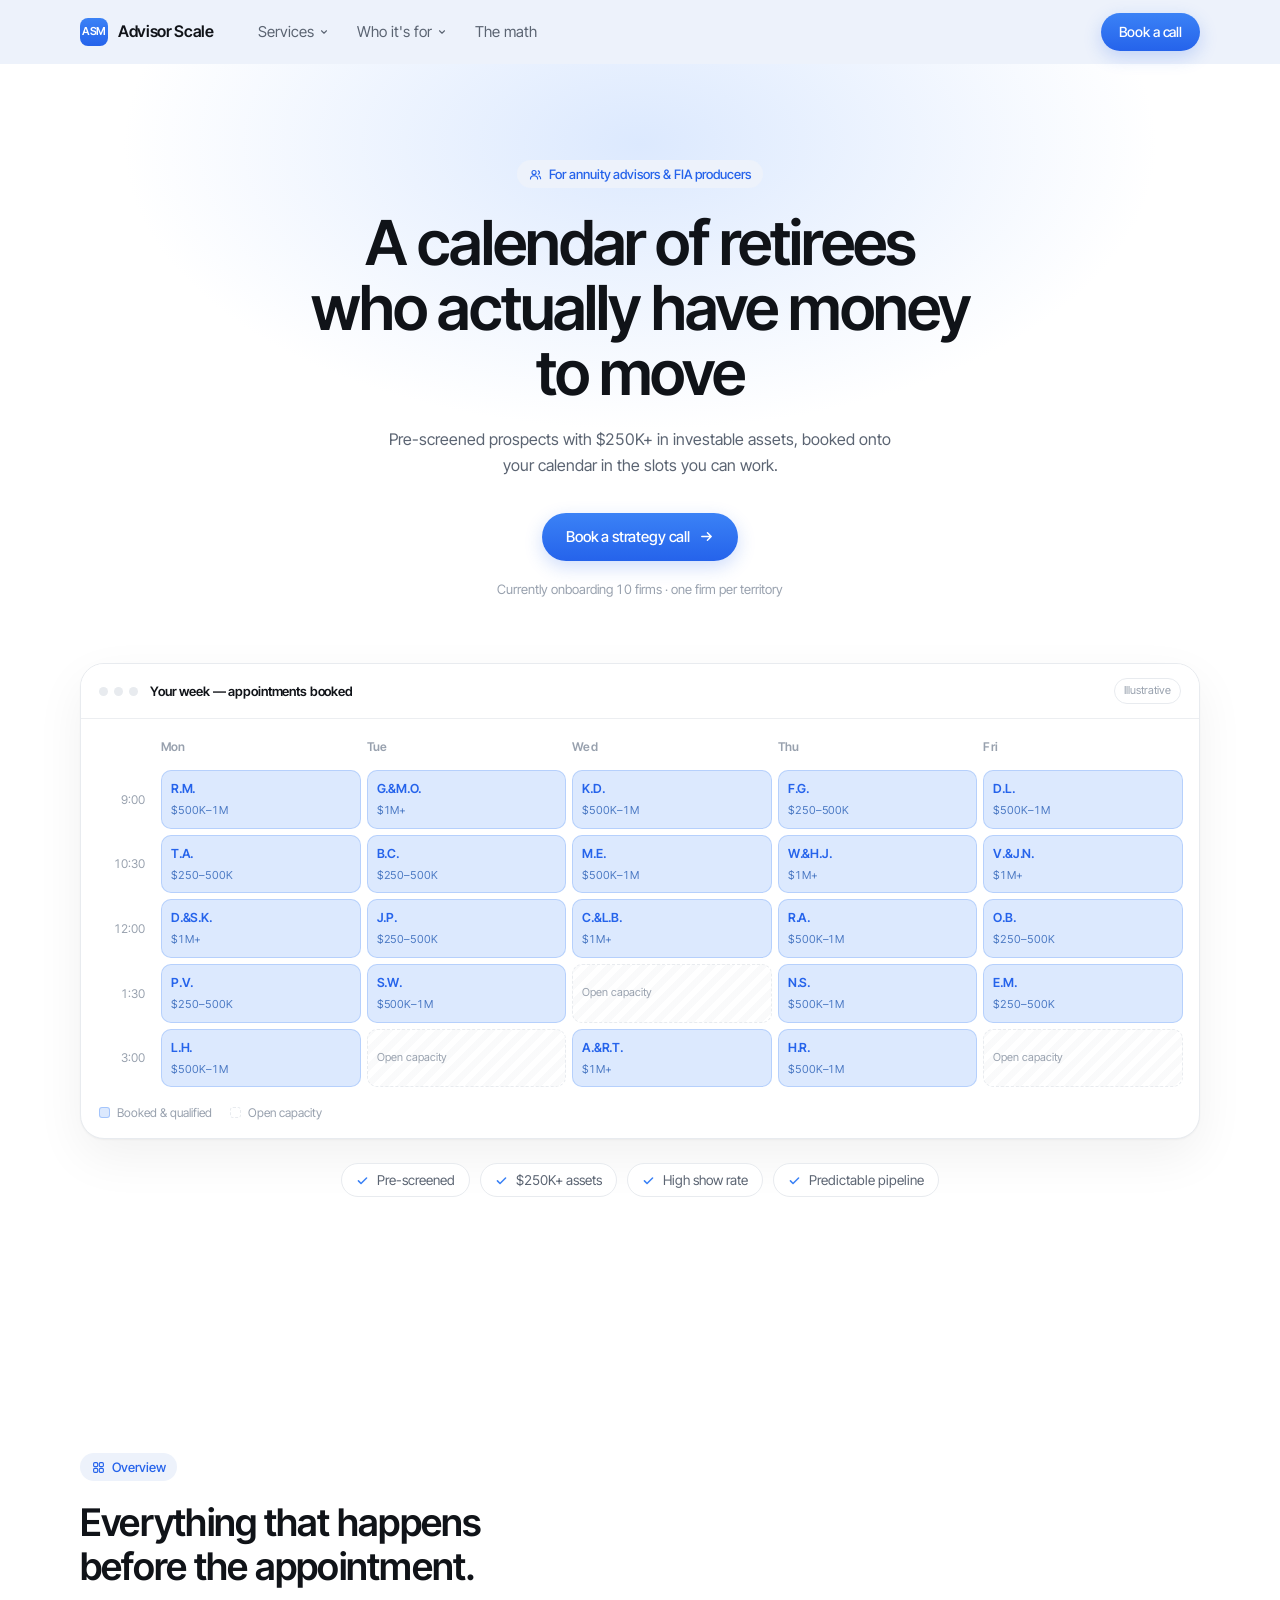
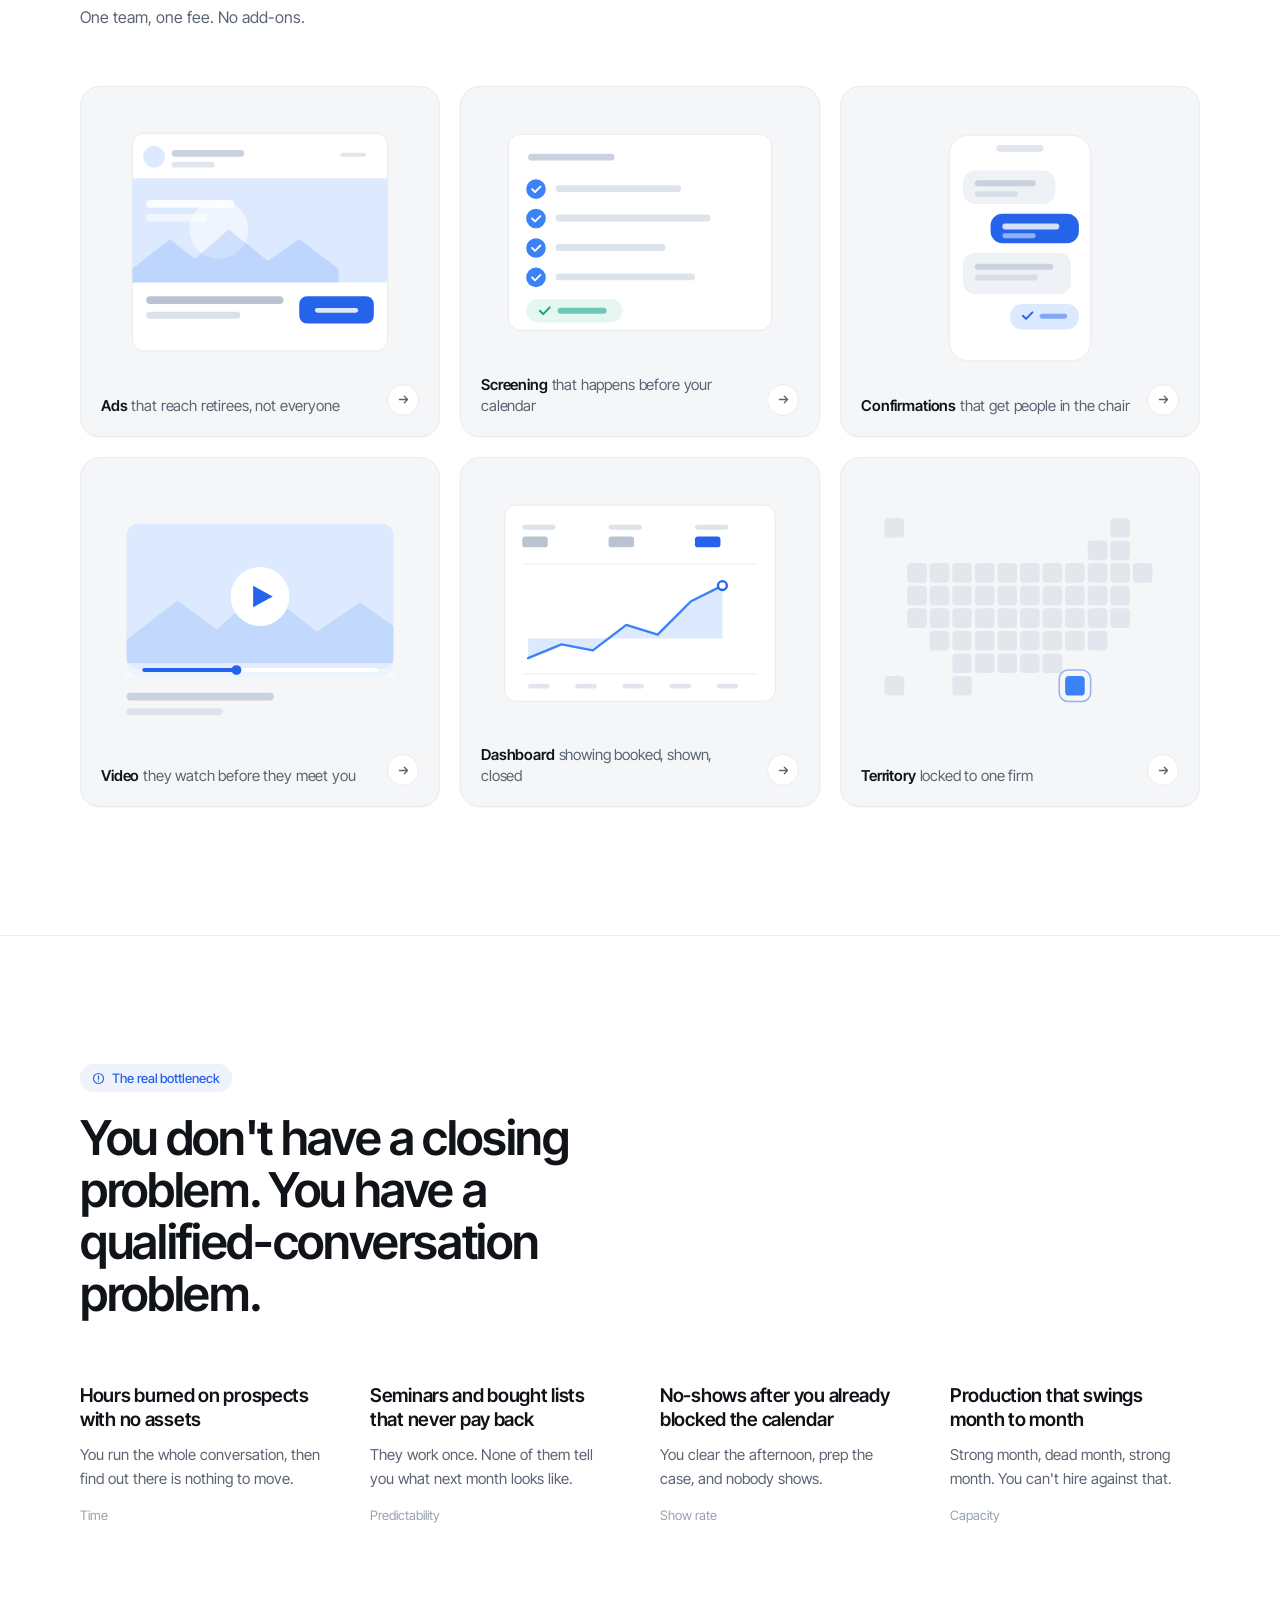
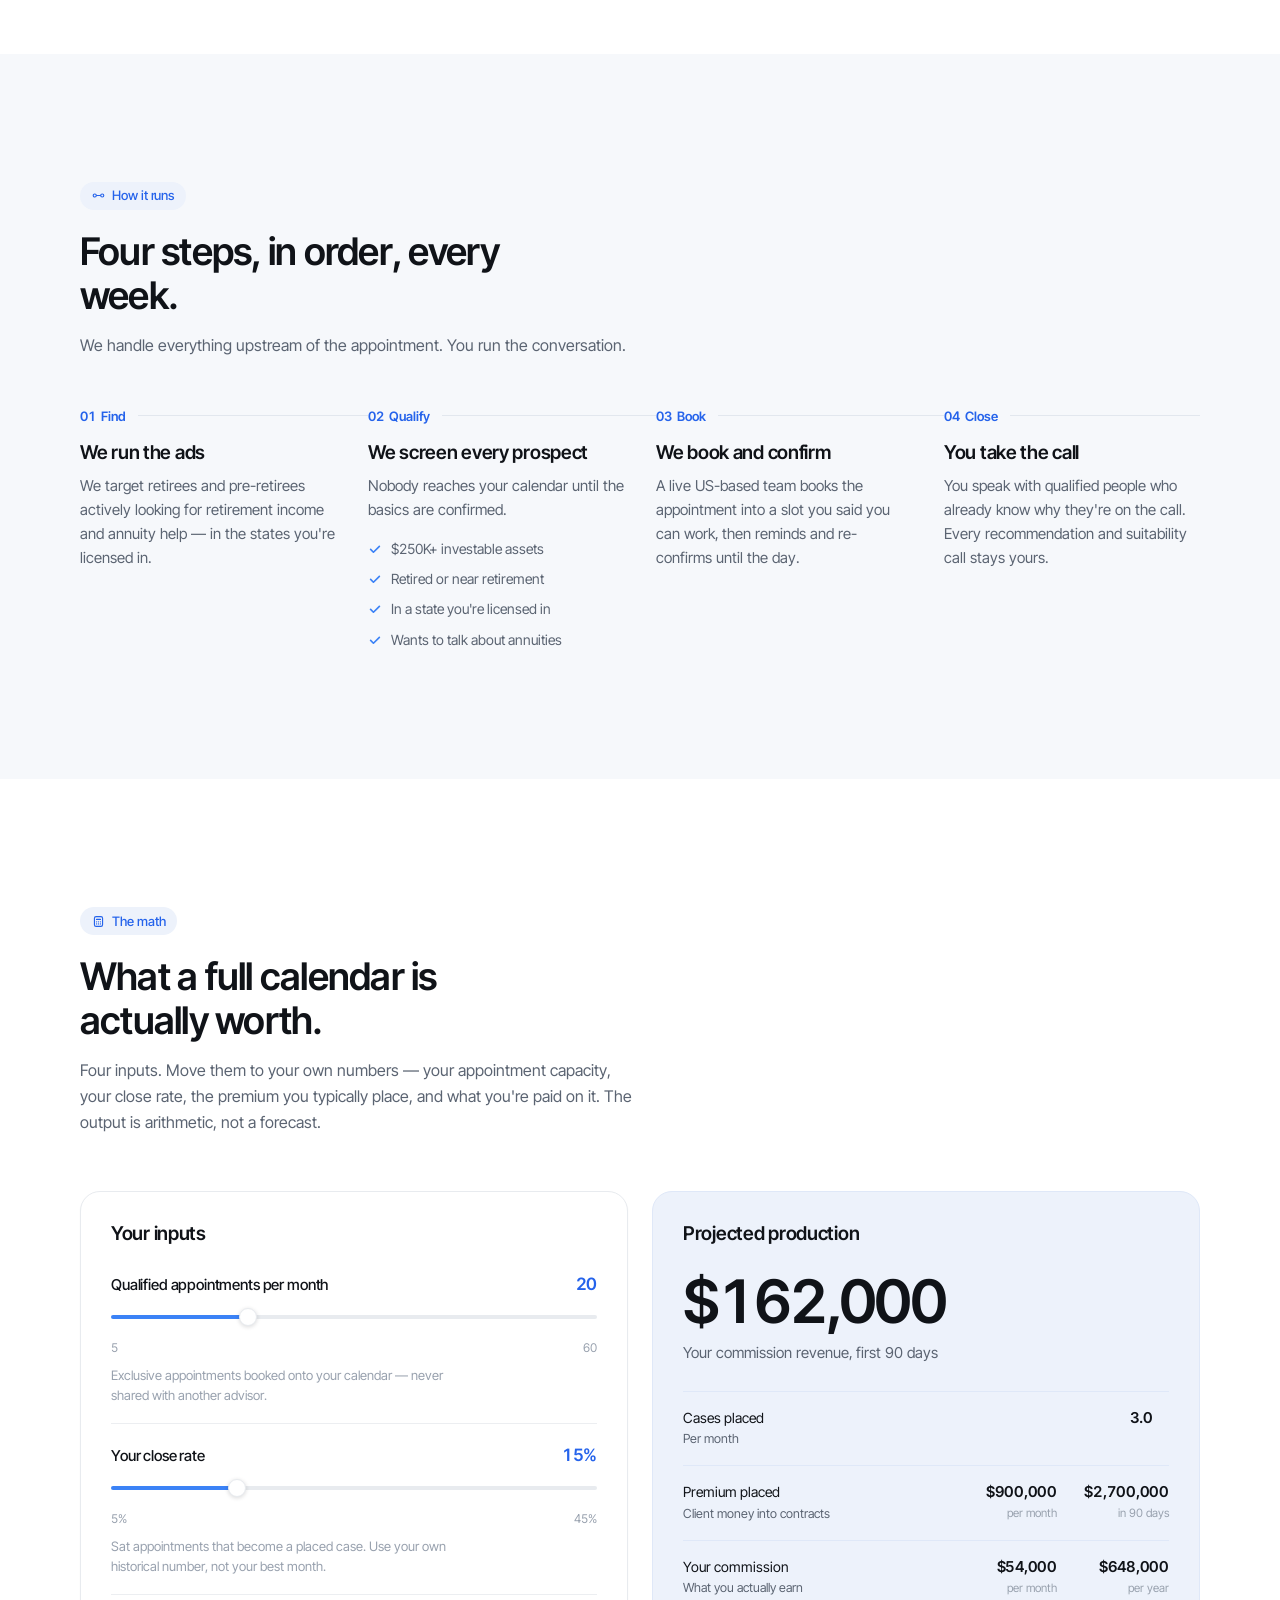
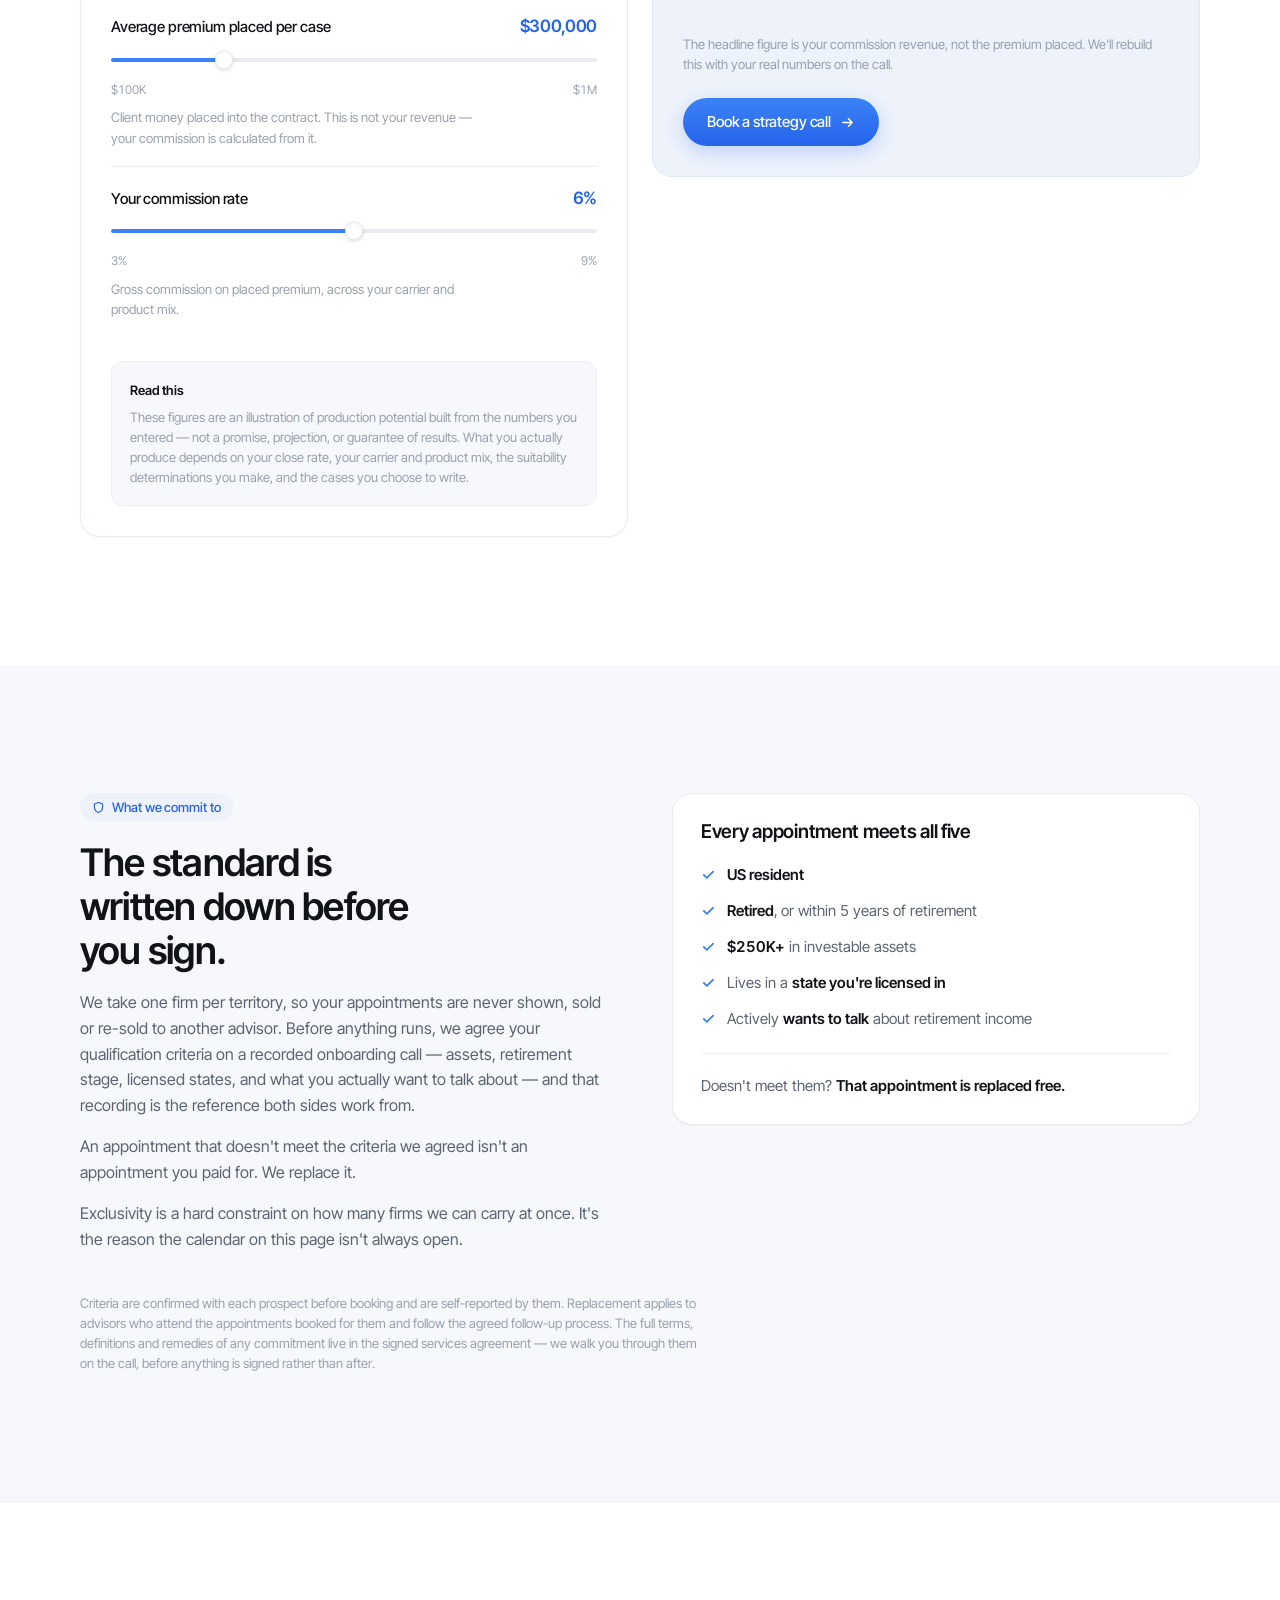
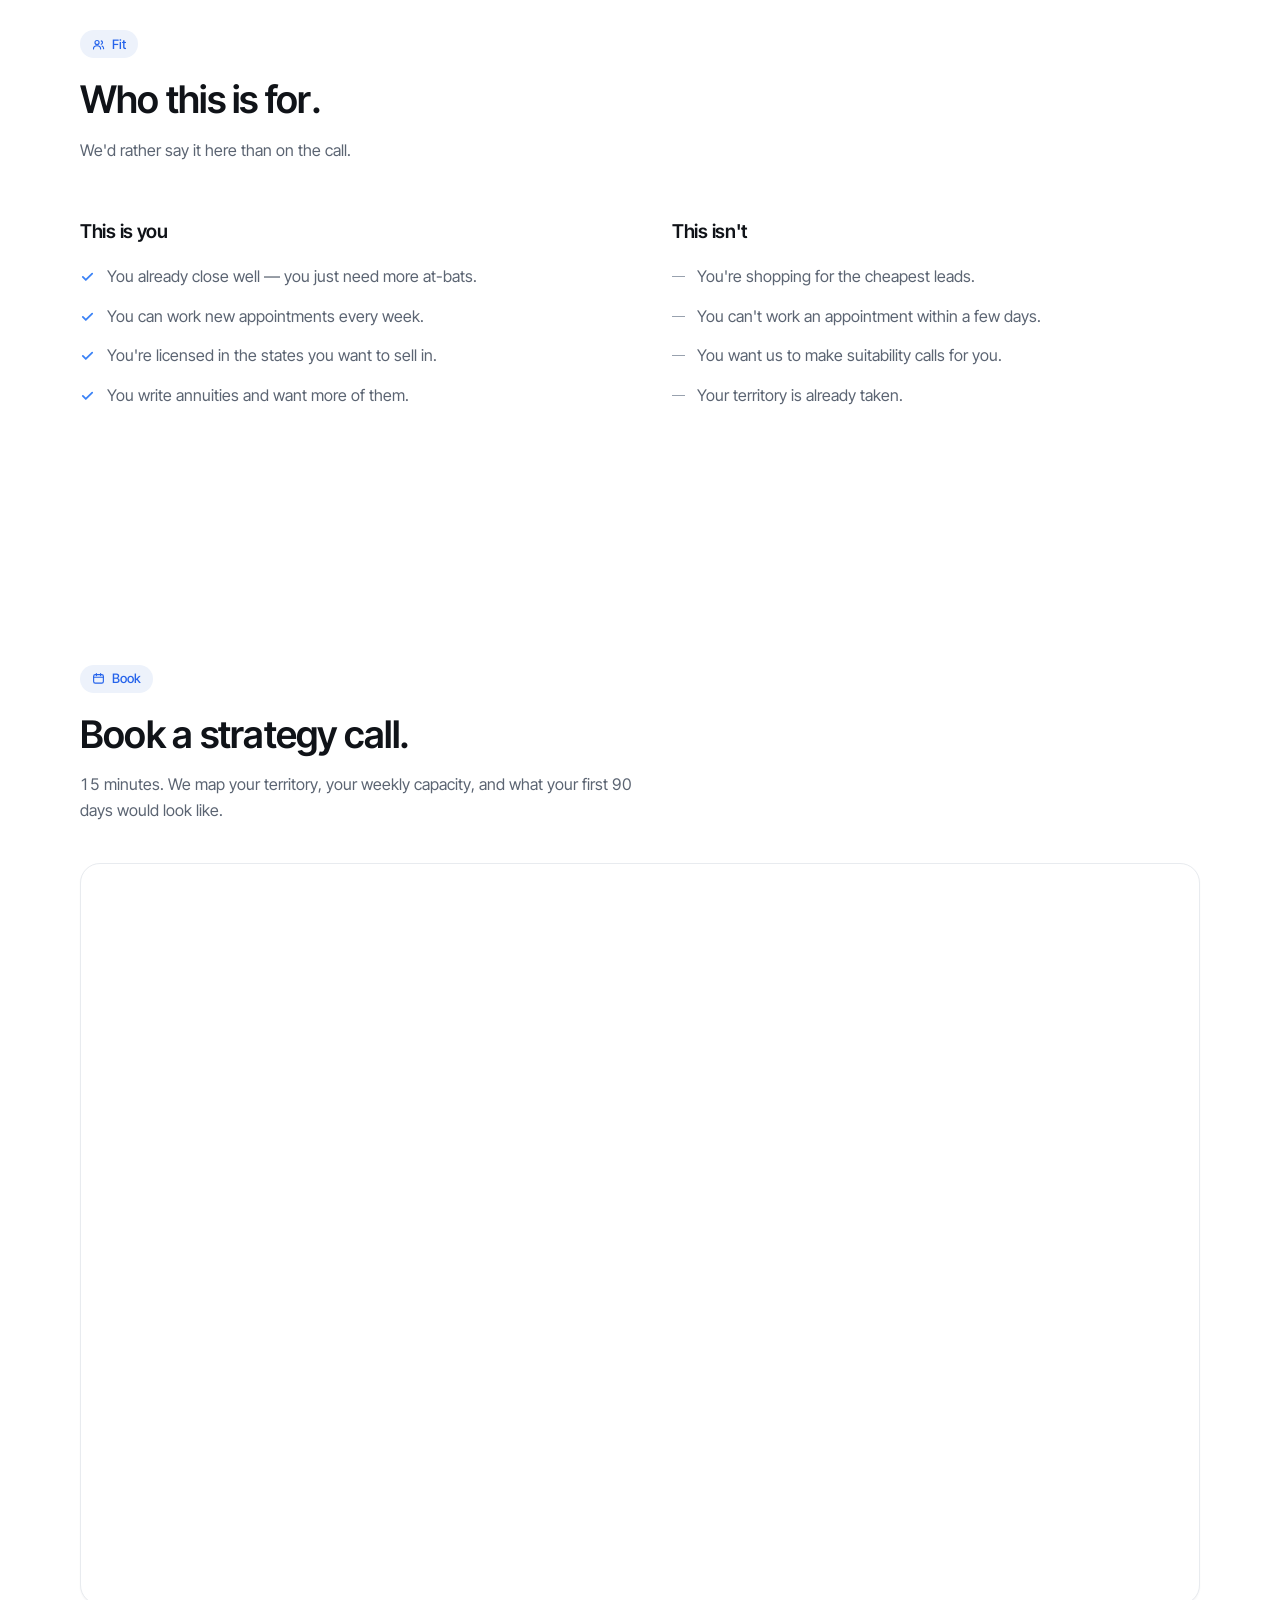
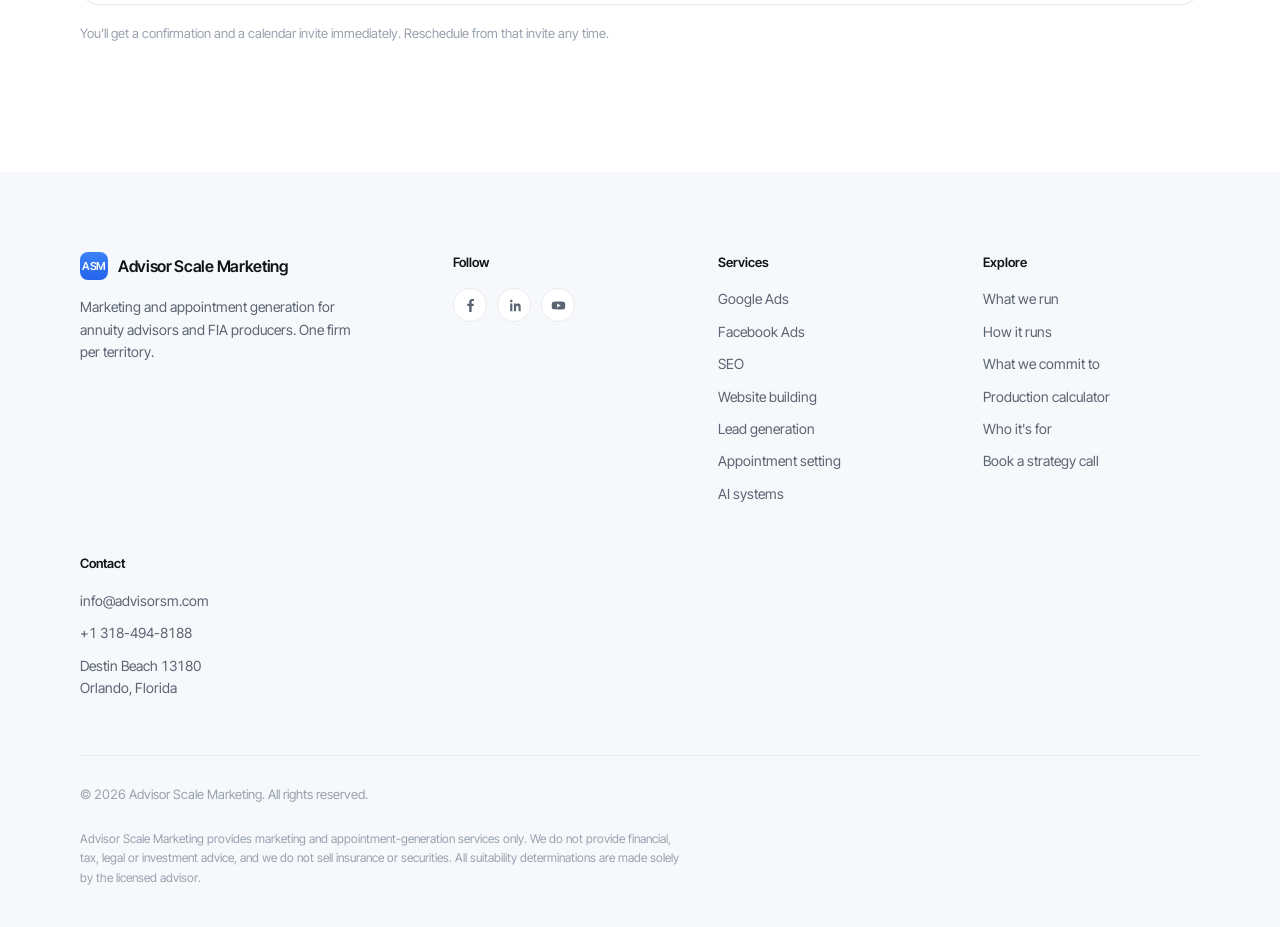
==== index.html @ 8056f552 "Advisor Scale Marketing — Commas-language rebuild Static single-page site: tokens, sticky nav, centr" ====
<!DOCTYPE html>
<html lang="en">
<head>
<meta charset="utf-8">
<meta name="viewport" content="width=device-width, initial-scale=1">
<title>Advisor Scale Marketing — Qualified annuity appointments, booked onto your calendar</title>
<meta name="description" content="Pre-screened retirees and pre-retirees with $250K+ in investable assets, booked onto annuity advisors' calendars. Exclusive territory, one firm per market.">
<meta name="theme-color" content="#EDF2FB">

<meta property="og:type" content="website">
<meta property="og:title" content="Advisor Scale Marketing">
<meta property="og:description" content="A calendar of retirees who actually have money to move. Pre-screened prospects with $250K+ in investable assets, booked onto your calendar.">

<link rel="preconnect" href="https://fonts.googleapis.com">
<link rel="preconnect" href="https://fonts.gstatic.com" crossorigin>
<link href="https://fonts.googleapis.com/css2?family=Inter+Tight:wght@400;500;600&display=swap" rel="stylesheet">
<link rel="stylesheet" href="styles.css">
<link rel="icon" href="data:image/svg+xml,<svg xmlns='http://www.w3.org/2000/svg' viewBox='0 0 32 32'><rect width='32' height='32' rx='8' fill='%232563EB'/><text x='16' y='21' font-family='sans-serif' font-size='13' font-weight='600' fill='white' text-anchor='middle'>A</text></svg>">
</head>
<body>

<a class="skip" href="#main">Skip to content</a>

<!-- ===== SVG SPRITE ===== -->
<svg width="0" height="0" style="position:absolute" aria-hidden="true" focusable="false">
  <symbol id="i-arrow" viewBox="0 0 16 16"><path d="M3 8h10M9 4l4 4-4 4" fill="none" stroke="currentColor" stroke-width="1.6" stroke-linecap="round" stroke-linejoin="round"/></symbol>
  <symbol id="i-tick" viewBox="0 0 16 16"><path d="M3 8.5l3.2 3.2L13 5" fill="none" stroke="currentColor" stroke-width="1.9" stroke-linecap="round" stroke-linejoin="round"/></symbol>
  <symbol id="i-chev" viewBox="0 0 16 16"><path d="M4 6l4 4 4-4" fill="none" stroke="currentColor" stroke-width="1.7" stroke-linecap="round" stroke-linejoin="round"/></symbol>
  <symbol id="i-cal" viewBox="0 0 16 16"><rect x="2" y="3.2" width="12" height="10.5" rx="2" fill="none" stroke="currentColor" stroke-width="1.4"/><path d="M2 6.4h12M5.4 1.8v2.6M10.6 1.8v2.6" fill="none" stroke="currentColor" stroke-width="1.4" stroke-linecap="round"/></symbol>
  <symbol id="i-grid" viewBox="0 0 16 16"><rect x="2" y="2" width="5" height="5" rx="1.4" fill="none" stroke="currentColor" stroke-width="1.4"/><rect x="9" y="2" width="5" height="5" rx="1.4" fill="none" stroke="currentColor" stroke-width="1.4"/><rect x="2" y="9" width="5" height="5" rx="1.4" fill="none" stroke="currentColor" stroke-width="1.4"/><rect x="9" y="9" width="5" height="5" rx="1.4" fill="none" stroke="currentColor" stroke-width="1.4"/></symbol>
  <symbol id="i-alert" viewBox="0 0 16 16"><circle cx="8" cy="8" r="6.2" fill="none" stroke="currentColor" stroke-width="1.4"/><path d="M8 4.8v4M8 11.1v.1" stroke="currentColor" stroke-width="1.5" stroke-linecap="round"/></symbol>
  <symbol id="i-flow" viewBox="0 0 16 16"><circle cx="3.4" cy="8" r="1.9" fill="none" stroke="currentColor" stroke-width="1.4"/><circle cx="12.6" cy="8" r="1.9" fill="none" stroke="currentColor" stroke-width="1.4"/><path d="M5.6 8h4.8" stroke="currentColor" stroke-width="1.4" stroke-linecap="round"/></symbol>
  <symbol id="i-calc" viewBox="0 0 16 16"><rect x="3" y="2" width="10" height="12" rx="2" fill="none" stroke="currentColor" stroke-width="1.4"/><path d="M5.6 5.4h4.8M5.6 8.4h.01M8 8.4h.01M10.4 8.4h.01M5.6 11h.01M8 11h.01M10.4 11h.01" stroke="currentColor" stroke-width="1.6" stroke-linecap="round"/></symbol>
  <symbol id="i-shield" viewBox="0 0 16 16"><path d="M8 1.8l5 1.9v4c0 3.2-2.1 5.4-5 6.5-2.9-1.1-5-3.3-5-6.5v-4z" fill="none" stroke="currentColor" stroke-width="1.4" stroke-linejoin="round"/></symbol>
  <symbol id="i-users" viewBox="0 0 16 16"><circle cx="6.2" cy="5.6" r="2.5" fill="none" stroke="currentColor" stroke-width="1.4"/><path d="M1.8 13.4c0-2.4 2-3.9 4.4-3.9s4.4 1.5 4.4 3.9" fill="none" stroke="currentColor" stroke-width="1.4" stroke-linecap="round"/><path d="M11.4 3.5a2.3 2.3 0 010 4.3M12.4 9.9c1.2.5 1.9 1.6 1.9 3.2" fill="none" stroke="currentColor" stroke-width="1.4" stroke-linecap="round"/></symbol>
  <symbol id="i-pin" viewBox="0 0 16 16"><path d="M8 14.5S13 10 13 6.6a5 5 0 10-10 0C3 10 8 14.5 8 14.5z" fill="none" stroke="currentColor" stroke-width="1.4" stroke-linejoin="round"/><circle cx="8" cy="6.5" r="1.8" fill="none" stroke="currentColor" stroke-width="1.4"/></symbol>
  <symbol id="i-menu" viewBox="0 0 16 16"><path d="M2.5 4.5h11M2.5 8h11M2.5 11.5h11" stroke="currentColor" stroke-width="1.6" stroke-linecap="round"/></symbol>
</svg>

<!-- ===== NAV ===== -->
<header class="nav" id="nav">
  <div class="container nav-in">
    <a class="logo" href="#top">
      <span class="logo-mark" aria-hidden="true">ASM</span>
      <span>Advisor Scale</span>
    </a>

    <nav class="nav-links" aria-label="Primary">
      <div class="nav-item" data-dropdown>
        <a class="nav-link" href="#services" aria-haspopup="true" aria-expanded="false">
          Services <svg class="chev" aria-hidden="true"><use href="#i-chev"/></svg>
        </a>
        <div class="nav-panel">
          <a href="#services"><b>Ads</b>Reach retirees, not everyone</a>
          <a href="#services"><b>Screening</b>Before your calendar, not on it</a>
          <a href="#services"><b>Booking &amp; confirmation</b>People in the chair</a>
          <a href="#services"><b>Dashboard</b>Booked, shown, closed</a>
        </div>
      </div>

      <div class="nav-item" data-dropdown>
        <a class="nav-link" href="#fit" aria-haspopup="true" aria-expanded="false">
          Who it's for <svg class="chev" aria-hidden="true"><use href="#i-chev"/></svg>
        </a>
        <div class="nav-panel">
          <a href="#fit"><b>Annuity advisors</b>You close well, you need at-bats</a>
          <a href="#fit"><b>FIA producers</b>Licensed, with weekly capacity</a>
          <a href="#commitment"><b>What we commit to</b>Criteria and replacement</a>
        </div>
      </div>

      <div class="nav-item">
        <a class="nav-link" href="#math">The math</a>
      </div>
    </nav>

    <button class="nav-toggle" id="navToggle" aria-label="Open menu" aria-expanded="false" aria-controls="nav">
      <svg aria-hidden="true"><use href="#i-menu"/></svg>
    </button>

    <a class="btn btn-sm nav-cta" href="#book">Book a call</a>
  </div>
</header>

<main id="main">

<!-- ===== 1 · HERO ===== -->
<section class="hero" id="top">
  <div class="container">
    <span class="pill"><svg aria-hidden="true"><use href="#i-users"/></svg> For annuity advisors &amp; FIA producers</span>

    <h1 class="display">A calendar of retirees who actually have money to move</h1>

    <p class="body">Pre-screened prospects with $250K+ in investable assets, booked onto your calendar in the slots you can work.</p>

    <div class="hero-cta">
      <a class="btn" href="#book">Book a strategy call <svg aria-hidden="true"><use href="#i-arrow"/></svg></a>
    </div>

    <p class="hero-micro">Currently onboarding 10 firms · one firm per territory</p>

    <!-- Hero visual: the week -->
    <figure class="hero-visual">
      <div class="cal-bar">
        <span class="cal-dots" aria-hidden="true"><i></i><i></i><i></i></span>
        <span class="cal-title">Your week — appointments booked</span>
        <span class="cal-tag">Illustrative</span>
      </div>

      <div class="cal-scroll">
        <div class="cal-grid" role="table" aria-label="Illustrative week of booked appointments">
          <div></div>
          <div class="cal-hd">Mon</div><div class="cal-hd">Tue</div><div class="cal-hd">Wed</div><div class="cal-hd">Thu</div><div class="cal-hd">Fri</div>

          <div class="cal-time">9:00</div>
          <div class="slot slot-booked"><span class="who">R.M.</span><span class="band">$500K–1M</span></div>
          <div class="slot slot-booked"><span class="who">G.&amp;M.O.</span><span class="band">$1M+</span></div>
          <div class="slot slot-booked"><span class="who">K.D.</span><span class="band">$500K–1M</span></div>
          <div class="slot slot-booked"><span class="who">F.G.</span><span class="band">$250–500K</span></div>
          <div class="slot slot-booked"><span class="who">D.L.</span><span class="band">$500K–1M</span></div>

          <div class="cal-time">10:30</div>
          <div class="slot slot-booked"><span class="who">T.A.</span><span class="band">$250–500K</span></div>
          <div class="slot slot-booked"><span class="who">B.C.</span><span class="band">$250–500K</span></div>
          <div class="slot slot-booked"><span class="who">M.E.</span><span class="band">$500K–1M</span></div>
          <div class="slot slot-booked"><span class="who">W.&amp;H.J.</span><span class="band">$1M+</span></div>
          <div class="slot slot-booked"><span class="who">V.&amp;J.N.</span><span class="band">$1M+</span></div>

          <div class="cal-time">12:00</div>
          <div class="slot slot-booked"><span class="who">D.&amp;S.K.</span><span class="band">$1M+</span></div>
          <div class="slot slot-booked"><span class="who">J.P.</span><span class="band">$250–500K</span></div>
          <div class="slot slot-booked"><span class="who">C.&amp;L.B.</span><span class="band">$1M+</span></div>
          <div class="slot slot-booked"><span class="who">R.A.</span><span class="band">$500K–1M</span></div>
          <div class="slot slot-booked"><span class="who">O.B.</span><span class="band">$250–500K</span></div>

          <div class="cal-time">1:30</div>
          <div class="slot slot-booked"><span class="who">P.V.</span><span class="band">$250–500K</span></div>
          <div class="slot slot-booked"><span class="who">S.W.</span><span class="band">$500K–1M</span></div>
          <div class="slot slot-open">Open capacity</div>
          <div class="slot slot-booked"><span class="who">N.S.</span><span class="band">$500K–1M</span></div>
          <div class="slot slot-booked"><span class="who">E.M.</span><span class="band">$250–500K</span></div>

          <div class="cal-time">3:00</div>
          <div class="slot slot-booked"><span class="who">L.H.</span><span class="band">$500K–1M</span></div>
          <div class="slot slot-open">Open capacity</div>
          <div class="slot slot-booked"><span class="who">A.&amp;R.T.</span><span class="band">$1M+</span></div>
          <div class="slot slot-booked"><span class="who">H.R.</span><span class="band">$500K–1M</span></div>
          <div class="slot slot-open">Open capacity</div>
        </div>
      </div>

      <div class="cal-legend">
        <span><i class="key key-booked"></i> Booked &amp; qualified</span>
        <span><i class="key key-open"></i> Open capacity</span>
      </div>
    </figure>

    <ul class="chips">
      <li class="chip"><svg aria-hidden="true"><use href="#i-tick"/></svg> Pre-screened</li>
      <li class="chip"><svg aria-hidden="true"><use href="#i-tick"/></svg> $250K+ assets</li>
      <li class="chip"><svg aria-hidden="true"><use href="#i-tick"/></svg> High show rate</li>
      <li class="chip"><svg aria-hidden="true"><use href="#i-tick"/></svg> Predictable pipeline</li>
    </ul>
  </div>
</section>

<!-- ===== 2 · BENTO ===== -->
<section id="services">
  <div class="container">
    <header class="sec-head">
      <span class="pill"><svg aria-hidden="true"><use href="#i-grid"/></svg> Overview</span>
      <h2 class="h2">Everything that happens before the appointment.</h2>
      <p class="body">One team, one fee. No add-ons.</p>
    </header>

    <div class="bento">

      <!-- 1 · Ads -->
      <article class="b-card">
        <div class="b-mock">
          <svg viewBox="0 0 320 240" role="img" aria-label="Illustration of an ad in a social feed">
            <rect x="30" y="14" width="260" height="222" rx="12" fill="#fff" stroke="var(--card-line)"/>
            <circle cx="52" cy="38" r="11" fill="var(--blue-wash)"/>
            <rect x="70" y="31" width="74" height="7" rx="3.5" fill="#C9D2DE"/>
            <rect x="70" y="43" width="44" height="6" rx="3" fill="#E1E6ED"/>
            <rect x="242" y="34" width="26" height="4" rx="2" fill="#E1E6ED"/>
            <rect x="30" y="60" width="260" height="106" fill="var(--blue-wash)"/>
            <circle cx="118" cy="112" r="30" fill="#fff" opacity=".55"/>
            <path d="M30 152l38-30 26 20 34-30 40 32 32-22 40 30v14H30z" fill="var(--blue)" opacity=".18"/>
            <rect x="44" y="82" width="90" height="8" rx="4" fill="#fff" opacity=".85"/>
            <rect x="44" y="96" width="62" height="8" rx="4" fill="#fff" opacity=".6"/>
            <rect x="44" y="180" width="140" height="8" rx="4" fill="#B9C3D1"/>
            <rect x="44" y="196" width="96" height="7" rx="3.5" fill="#DCE1E8"/>
            <rect x="200" y="180" width="76" height="28" rx="8" fill="var(--blue-deep)"/>
            <rect x="216" y="192" width="44" height="5" rx="2.5" fill="#fff" opacity=".85"/>
          </svg>
        </div>
        <div class="b-foot">
          <p class="b-label"><b>Ads</b> that reach retirees, not everyone</p>
          <span class="b-arrow" aria-hidden="true"><svg><use href="#i-arrow"/></svg></span>
        </div>
      </article>

      <!-- 2 · Screening -->
      <article class="b-card">
        <div class="b-mock">
          <svg viewBox="0 0 320 240" role="img" aria-label="Qualification checklist with four criteria met">
            <rect x="26" y="20" width="268" height="200" rx="12" fill="#fff" stroke="var(--card-line)"/>
            <rect x="46" y="40" width="88" height="7" rx="3.5" fill="#C9D2DE"/>
            <g>
              <circle cx="54" cy="76" r="10" fill="var(--blue)"/>
              <path d="M50 76l3 3 5.5-5.5" fill="none" stroke="#fff" stroke-width="1.9" stroke-linecap="round" stroke-linejoin="round"/>
              <rect x="74" y="72" width="128" height="7" rx="3.5" fill="#DDE3EA"/>
            </g>
            <g>
              <circle cx="54" cy="106" r="10" fill="var(--blue)"/>
              <path d="M50 106l3 3 5.5-5.5" fill="none" stroke="#fff" stroke-width="1.9" stroke-linecap="round" stroke-linejoin="round"/>
              <rect x="74" y="102" width="158" height="7" rx="3.5" fill="#DDE3EA"/>
            </g>
            <g>
              <circle cx="54" cy="136" r="10" fill="var(--blue)"/>
              <path d="M50 136l3 3 5.5-5.5" fill="none" stroke="#fff" stroke-width="1.9" stroke-linecap="round" stroke-linejoin="round"/>
              <rect x="74" y="132" width="112" height="7" rx="3.5" fill="#DDE3EA"/>
            </g>
            <g>
              <circle cx="54" cy="166" r="10" fill="var(--blue)"/>
              <path d="M50 166l3 3 5.5-5.5" fill="none" stroke="#fff" stroke-width="1.9" stroke-linecap="round" stroke-linejoin="round"/>
              <rect x="74" y="162" width="142" height="7" rx="3.5" fill="#DDE3EA"/>
            </g>
            <rect x="44" y="188" width="98" height="24" rx="12" fill="#E6F6F1"/>
            <path d="M58 200l3.4 3.4 6.6-6.8" fill="none" stroke="var(--ok)" stroke-width="2" stroke-linecap="round" stroke-linejoin="round"/>
            <rect x="76" y="197" width="50" height="6" rx="3" fill="var(--ok)" opacity=".55"/>
          </svg>
        </div>
        <div class="b-foot">
          <p class="b-label"><b>Screening</b> that happens before your calendar</p>
          <span class="b-arrow" aria-hidden="true"><svg><use href="#i-arrow"/></svg></span>
        </div>
      </article>

      <!-- 3 · Confirmations -->
      <article class="b-card">
        <div class="b-mock">
          <svg viewBox="0 0 320 240" role="img" aria-label="Text message reminder thread on a phone">
            <rect x="88" y="16" width="144" height="230" rx="20" fill="#fff" stroke="var(--card-line)"/>
            <rect x="136" y="26" width="48" height="7" rx="3.5" fill="#E1E6ED"/>
            <rect x="102" y="52" width="94" height="34" rx="12" fill="#EEF1F5"/>
            <rect x="114" y="62" width="62" height="6" rx="3" fill="#C9D2DE"/>
            <rect x="114" y="73" width="44" height="6" rx="3" fill="#D8DEE6"/>
            <rect x="130" y="96" width="90" height="30" rx="12" fill="var(--blue-deep)"/>
            <rect x="142" y="106" width="58" height="6" rx="3" fill="#fff" opacity=".8"/>
            <rect x="142" y="116" width="34" height="5" rx="2.5" fill="#fff" opacity=".5"/>
            <rect x="102" y="136" width="110" height="42" rx="12" fill="#EEF1F5"/>
            <rect x="114" y="147" width="80" height="6" rx="3" fill="#C9D2DE"/>
            <rect x="114" y="158" width="64" height="6" rx="3" fill="#D8DEE6"/>
            <rect x="150" y="188" width="70" height="26" rx="12" fill="var(--blue-wash)"/>
            <path d="M163 200l3.2 3.2 6.4-6.6" fill="none" stroke="var(--blue-deep)" stroke-width="2" stroke-linecap="round" stroke-linejoin="round"/>
            <rect x="180" y="198" width="28" height="5" rx="2.5" fill="var(--blue-deep)" opacity=".5"/>
          </svg>
        </div>
        <div class="b-foot">
          <p class="b-label"><b>Confirmations</b> that get people in the chair</p>
          <span class="b-arrow" aria-hidden="true"><svg><use href="#i-arrow"/></svg></span>
        </div>
      </article>

      <!-- 4 · Video -->
      <article class="b-card">
        <div class="b-mock">
          <svg viewBox="0 0 320 240" role="img" aria-label="Video player showing an intro video">
            <rect x="24" y="34" width="272" height="156" rx="12" fill="var(--blue-wash)"/>
            <path d="M24 152l52-40 40 30 46-42 56 44 44-30 34 24v32a12 12 0 01-12 12H36a12 12 0 01-12-12z" fill="var(--blue)" opacity=".16"/>
            <circle cx="160" cy="108" r="30" fill="#fff"/>
            <path d="M153 97l20 11-20 11z" fill="var(--blue-deep)"/>
            <rect x="24" y="176" width="272" height="14" rx="0" fill="#fff" opacity=".55"/>
            <rect x="40" y="181" width="240" height="4" rx="2" fill="#fff"/>
            <rect x="40" y="181" width="96" height="4" rx="2" fill="var(--blue-deep)"/>
            <circle cx="136" cy="183" r="5" fill="var(--blue-deep)"/>
            <rect x="24" y="206" width="150" height="8" rx="4" fill="#C9D2DE"/>
            <rect x="24" y="222" width="98" height="7" rx="3.5" fill="#DDE3EA"/>
          </svg>
        </div>
        <div class="b-foot">
          <p class="b-label"><b>Video</b> they watch before they meet you</p>
          <span class="b-arrow" aria-hidden="true"><svg><use href="#i-arrow"/></svg></span>
        </div>
      </article>

      <!-- 5 · Dashboard -->
      <article class="b-card">
        <div class="b-mock">
          <svg viewBox="0 0 320 240" role="img" aria-label="Dashboard panel with booked, shown and closed metrics">
            <rect x="22" y="20" width="276" height="200" rx="12" fill="#fff" stroke="var(--card-line)"/>
            <g>
              <rect x="40" y="40" width="34" height="5" rx="2.5" fill="#DDE3EA"/>
              <rect x="40" y="52" width="26" height="11" rx="3" fill="#B9C3D1"/>
              <rect x="128" y="40" width="34" height="5" rx="2.5" fill="#DDE3EA"/>
              <rect x="128" y="52" width="26" height="11" rx="3" fill="#B9C3D1"/>
              <rect x="216" y="40" width="34" height="5" rx="2.5" fill="#DDE3EA"/>
              <rect x="216" y="52" width="26" height="11" rx="3" fill="var(--blue-deep)"/>
            </g>
            <line x1="40" y1="80" x2="280" y2="80" stroke="var(--line)"/>
            <path d="M46 176l34-14 32 6 34-26 32 10 34-34 32-16v54H46z" fill="var(--blue-wash)"/>
            <path d="M46 176l34-14 32 6 34-26 32 10 34-34 32-16" fill="none" stroke="var(--blue)" stroke-width="2.4" stroke-linecap="round" stroke-linejoin="round"/>
            <circle cx="244" cy="102" r="4.5" fill="#fff" stroke="var(--blue-deep)" stroke-width="2.4"/>
            <line x1="40" y1="192" x2="280" y2="192" stroke="var(--line)"/>
            <g fill="#E1E6ED">
              <rect x="46" y="202" width="22" height="5" rx="2.5"/>
              <rect x="94" y="202" width="22" height="5" rx="2.5"/>
              <rect x="142" y="202" width="22" height="5" rx="2.5"/>
              <rect x="190" y="202" width="22" height="5" rx="2.5"/>
              <rect x="238" y="202" width="22" height="5" rx="2.5"/>
            </g>
          </svg>
        </div>
        <div class="b-foot">
          <p class="b-label"><b>Dashboard</b> showing booked, shown, closed</p>
          <span class="b-arrow" aria-hidden="true"><svg><use href="#i-arrow"/></svg></span>
        </div>
      </article>

      <!-- 6 · Territory -->
      <article class="b-card">
        <div class="b-mock">
          <svg viewBox="0 0 320 240" role="img" aria-label="Map of the United States with a single state locked to one firm">
            <g fill="#E3E7ED">
              <rect x="22" y="28" width="20" height="20" rx="4"/><rect x="252" y="28" width="20" height="20" rx="4"/>
              <rect x="229" y="51" width="20" height="20" rx="4"/><rect x="252" y="51" width="20" height="20" rx="4"/>
              <rect x="45" y="74" width="20" height="20" rx="4"/><rect x="68" y="74" width="20" height="20" rx="4"/><rect x="91" y="74" width="20" height="20" rx="4"/><rect x="114" y="74" width="20" height="20" rx="4"/><rect x="137" y="74" width="20" height="20" rx="4"/><rect x="160" y="74" width="20" height="20" rx="4"/><rect x="183" y="74" width="20" height="20" rx="4"/><rect x="206" y="74" width="20" height="20" rx="4"/><rect x="229" y="74" width="20" height="20" rx="4"/><rect x="252" y="74" width="20" height="20" rx="4"/><rect x="275" y="74" width="20" height="20" rx="4"/>
              <rect x="45" y="97" width="20" height="20" rx="4"/><rect x="68" y="97" width="20" height="20" rx="4"/><rect x="91" y="97" width="20" height="20" rx="4"/><rect x="114" y="97" width="20" height="20" rx="4"/><rect x="137" y="97" width="20" height="20" rx="4"/><rect x="160" y="97" width="20" height="20" rx="4"/><rect x="183" y="97" width="20" height="20" rx="4"/><rect x="206" y="97" width="20" height="20" rx="4"/><rect x="229" y="97" width="20" height="20" rx="4"/><rect x="252" y="97" width="20" height="20" rx="4"/>
              <rect x="45" y="120" width="20" height="20" rx="4"/><rect x="68" y="120" width="20" height="20" rx="4"/><rect x="91" y="120" width="20" height="20" rx="4"/><rect x="114" y="120" width="20" height="20" rx="4"/><rect x="137" y="120" width="20" height="20" rx="4"/><rect x="160" y="120" width="20" height="20" rx="4"/><rect x="183" y="120" width="20" height="20" rx="4"/><rect x="206" y="120" width="20" height="20" rx="4"/><rect x="229" y="120" width="20" height="20" rx="4"/><rect x="252" y="120" width="20" height="20" rx="4"/>
              <rect x="68" y="143" width="20" height="20" rx="4"/><rect x="91" y="143" width="20" height="20" rx="4"/><rect x="114" y="143" width="20" height="20" rx="4"/><rect x="137" y="143" width="20" height="20" rx="4"/><rect x="160" y="143" width="20" height="20" rx="4"/><rect x="183" y="143" width="20" height="20" rx="4"/><rect x="206" y="143" width="20" height="20" rx="4"/><rect x="229" y="143" width="20" height="20" rx="4"/>
              <rect x="91" y="166" width="20" height="20" rx="4"/><rect x="114" y="166" width="20" height="20" rx="4"/><rect x="137" y="166" width="20" height="20" rx="4"/><rect x="160" y="166" width="20" height="20" rx="4"/><rect x="183" y="166" width="20" height="20" rx="4"/>
              <rect x="22" y="189" width="20" height="20" rx="4"/><rect x="91" y="189" width="20" height="20" rx="4"/>
            </g>
            <rect x="206" y="189" width="20" height="20" rx="4" fill="var(--blue)"/>
            <rect x="200" y="183" width="32" height="32" rx="9" fill="none" stroke="var(--blue-deep)" stroke-width="1.6" opacity=".45"/>
          </svg>
        </div>
        <div class="b-foot">
          <p class="b-label"><b>Territory</b> locked to one firm</p>
          <span class="b-arrow" aria-hidden="true"><svg><use href="#i-arrow"/></svg></span>
        </div>
      </article>

    </div>
  </div>
</section>

<!-- ===== 3 · BOTTLENECK ===== -->
<section class="bottleneck band-rule">
  <div class="container">
    <span class="pill"><svg aria-hidden="true"><use href="#i-alert"/></svg> The real bottleneck</span>
    <h2 class="h2-lg" style="margin-top:20px">You don't have a closing problem. You have a qualified-conversation problem.</h2>

    <div class="bn-grid">
      <div class="bn-item">
        <h3 class="h3">Hours burned on prospects with no assets</h3>
        <p>You run the whole conversation, then find out there is nothing to move.</p>
        <span class="bn-tag">Time</span>
      </div>
      <div class="bn-item">
        <h3 class="h3">Seminars and bought lists that never pay back</h3>
        <p>They work once. None of them tell you what next month looks like.</p>
        <span class="bn-tag">Predictability</span>
      </div>
      <div class="bn-item">
        <h3 class="h3">No-shows after you already blocked the calendar</h3>
        <p>You clear the afternoon, prep the case, and nobody shows.</p>
        <span class="bn-tag">Show rate</span>
      </div>
      <div class="bn-item">
        <h3 class="h3">Production that swings month to month</h3>
        <p>Strong month, dead month, strong month. You can't hire against that.</p>
        <span class="bn-tag">Capacity</span>
      </div>
    </div>
  </div>
</section>

<!-- ===== 4 · HOW IT RUNS ===== -->
<section class="band-tint" id="how">
  <div class="container">
    <header class="sec-head">
      <span class="pill"><svg aria-hidden="true"><use href="#i-flow"/></svg> How it runs</span>
      <h2 class="h2">Four steps, in order, every week.</h2>
      <p class="body">We handle everything upstream of the appointment. You run the conversation.</p>
    </header>

    <ol class="steps">
      <li class="step">
        <span class="step-n">01 &nbsp;Find</span>
        <h3 class="h3">We run the ads</h3>
        <p>We target retirees and pre-retirees actively looking for retirement income and annuity help — in the states you're licensed in.</p>
      </li>
      <li class="step">
        <span class="step-n">02 &nbsp;Qualify</span>
        <h3 class="h3">We screen every prospect</h3>
        <p>Nobody reaches your calendar until the basics are confirmed.</p>
        <ul class="ticks">
          <li><svg aria-hidden="true"><use href="#i-tick"/></svg> $250K+ investable assets</li>
          <li><svg aria-hidden="true"><use href="#i-tick"/></svg> Retired or near retirement</li>
          <li><svg aria-hidden="true"><use href="#i-tick"/></svg> In a state you're licensed in</li>
          <li><svg aria-hidden="true"><use href="#i-tick"/></svg> Wants to talk about annuities</li>
        </ul>
      </li>
      <li class="step">
        <span class="step-n">03 &nbsp;Book</span>
        <h3 class="h3">We book and confirm</h3>
        <p>A live US-based team books the appointment into a slot you said you can work, then reminds and re-confirms until the day.</p>
      </li>
      <li class="step">
        <span class="step-n">04 &nbsp;Close</span>
        <h3 class="h3">You take the call</h3>
        <p>You speak with qualified people who already know why they're on the call. Every recommendation and suitability call stays yours.</p>
      </li>
    </ol>
  </div>
</section>

<!-- ===== 5 · CALCULATOR ===== -->
<section id="math">
  <div class="container">
    <header class="sec-head">
      <span class="pill"><svg aria-hidden="true"><use href="#i-calc"/></svg> The math</span>
      <h2 class="h2">What a full calendar is actually worth.</h2>
      <p class="body">Four inputs. Move them to your own numbers — your appointment capacity, your close rate, the premium you typically place, and what you're paid on it. The output is arithmetic, not a forecast.</p>
    </header>

    <div class="calc-grid">

      <!-- Inputs -->
      <div class="calc-panel">
        <h3 class="h3">Your inputs</h3>

        <div class="field">
          <div class="field-top">
            <label for="appts">Qualified appointments per month</label>
            <output class="field-val" id="apptsVal" for="appts">20</output>
          </div>
          <input type="range" id="appts" min="5" max="60" step="1" value="20">
          <div class="range-ends"><span>5</span><span>60</span></div>
          <p class="caption">Exclusive appointments booked onto your calendar — never shared with another advisor.</p>
        </div>

        <div class="field">
          <div class="field-top">
            <label for="close">Your close rate</label>
            <output class="field-val" id="closeVal" for="close">15%</output>
          </div>
          <input type="range" id="close" min="5" max="45" step="1" value="15">
          <div class="range-ends"><span>5%</span><span>45%</span></div>
          <p class="caption">Sat appointments that become a placed case. Use your own historical number, not your best month.</p>
        </div>

        <div class="field">
          <div class="field-top">
            <label for="premium">Average premium placed per case</label>
            <output class="field-val" id="premiumVal" for="premium">$300,000</output>
          </div>
          <input type="range" id="premium" min="100000" max="1000000" step="25000" value="300000">
          <div class="range-ends"><span>$100K</span><span>$1M</span></div>
          <p class="caption">Client money placed into the contract. This is not your revenue — your commission is calculated from it.</p>
        </div>

        <div class="field">
          <div class="field-top">
            <label for="rate">Your commission rate</label>
            <output class="field-val" id="rateVal" for="rate">6%</output>
          </div>
          <input type="range" id="rate" min="3" max="9" step="0.5" value="6">
          <div class="range-ends"><span>3%</span><span>9%</span></div>
          <p class="caption">Gross commission on placed premium, across your carrier and product mix.</p>
        </div>

        <div class="readthis">
          <strong>Read this</strong>
          <p class="caption">These figures are an illustration of production potential built from the numbers you entered — not a promise, projection, or guarantee of results. What you actually produce depends on your close rate, your carrier and product mix, the suitability determinations you make, and the cases you choose to write.</p>
        </div>
      </div>

      <!-- Output -->
      <div class="calc-out">
        <h3 class="h3">Projected production</h3>

        <div class="big-num" id="outHeadline">$162,000</div>
        <p class="big-cap">Your commission revenue, first 90 days</p>

        <div class="out-rows">
          <div class="out-row">
            <span class="lab">Cases placed<small>Per month</small></span>
            <span class="v" id="outCases">3.0</span>
          </div>
          <div class="out-row">
            <span class="lab">Premium placed<small>Client money into contracts</small></span>
            <span class="v" id="outPremMonth">$900,000<small>per month</small></span>
            <span class="v" id="outPrem90">$2,700,000<small>in 90 days</small></span>
          </div>
          <div class="out-row">
            <span class="lab">Your commission<small>What you actually earn</small></span>
            <span class="v" id="outCommMonth">$54,000<small>per month</small></span>
            <span class="v" id="outCommYear">$648,000<small>per year</small></span>
          </div>
        </div>

        <p class="caption calc-note">The headline figure is your commission revenue, not the premium placed. We'll rebuild this with your real numbers on the call.</p>

        <div style="margin-top:24px">
          <a class="btn" href="#book">Book a strategy call <svg aria-hidden="true"><use href="#i-arrow"/></svg></a>
        </div>
      </div>

    </div>
  </div>
</section>

<!-- ===== 6 · COMMITMENT ===== -->
<!--
  GUARANTEE SWAP POINT
  ────────────────────
  The copy below is deliberately written on the capacity/specificity spine only:
  exclusive territory, criteria agreed on the recorded onboarding call, free
  replacement of appointments that miss criteria. Every sentence here is backed
  by the agreement as described.

  If a numeric contractual commitment exists, add it as a further <li> or a
  paragraph inside .proof-claim — using the agreement's own wording — and update
  the .proof-fine qualifier to match its conditions. Do NOT put a number on this
  page that the signed agreement does not carry.
-->
<section class="band-tint" id="commitment">
  <div class="container">
    <div class="proof-grid">

      <div class="proof-claim">
        <span class="pill" style="margin-bottom:20px"><svg aria-hidden="true"><use href="#i-shield"/></svg> What we commit to</span>
        <h2 class="h2">The standard is written down before you sign.</h2>
        <p class="body">We take one firm per territory, so your appointments are never shown, sold or re-sold to another advisor. Before anything runs, we agree your qualification criteria on a recorded onboarding call — assets, retirement stage, licensed states, and what you actually want to talk about — and that recording is the reference both sides work from.</p>
        <p class="body" style="margin-top:16px">An appointment that doesn't meet the criteria we agreed isn't an appointment you paid for. We replace it.</p>
        <p class="body" style="margin-top:16px">Exclusivity is a hard constraint on how many firms we can carry at once. It's the reason the calendar on this page isn't always open.</p>
      </div>

      <div class="crit">
        <h3 class="h3">Every appointment meets all five</h3>
        <ul>
          <li><svg aria-hidden="true"><use href="#i-tick"/></svg> <span><b>US resident</b></span></li>
          <li><svg aria-hidden="true"><use href="#i-tick"/></svg> <span><b>Retired</b>, or within 5 years of retirement</span></li>
          <li><svg aria-hidden="true"><use href="#i-tick"/></svg> <span><b>$250K+</b> in investable assets</span></li>
          <li><svg aria-hidden="true"><use href="#i-tick"/></svg> <span>Lives in a <b>state you're licensed in</b></span></li>
          <li><svg aria-hidden="true"><use href="#i-tick"/></svg> <span>Actively <b>wants to talk</b> about retirement income</span></li>
        </ul>
        <p class="replace">Doesn't meet them? <b>That appointment is replaced free.</b></p>
      </div>

    </div>

    <p class="caption proof-fine">Criteria are confirmed with each prospect before booking and are self-reported by them. Replacement applies to advisors who attend the appointments booked for them and follow the agreed follow-up process. The full terms, definitions and remedies of any commitment live in the signed services agreement — we walk you through them on the call, before anything is signed rather than after.</p>
  </div>
</section>

<!-- ===== 7 · FIT ===== -->
<section id="fit" class="band-rule">
  <div class="container">
    <header class="sec-head">
      <span class="pill"><svg aria-hidden="true"><use href="#i-users"/></svg> Fit</span>
      <h2 class="h2">Who this is for.</h2>
      <p class="body">We'd rather say it here than on the call.</p>
    </header>

    <div class="fit-grid">
      <div class="fit-col fit-yes">
        <h3 class="h3">This is you</h3>
        <ul>
          <li><svg aria-hidden="true"><use href="#i-tick"/></svg> You already close well — you just need more at-bats.</li>
          <li><svg aria-hidden="true"><use href="#i-tick"/></svg> You can work new appointments every week.</li>
          <li><svg aria-hidden="true"><use href="#i-tick"/></svg> You're licensed in the states you want to sell in.</li>
          <li><svg aria-hidden="true"><use href="#i-tick"/></svg> You write annuities and want more of them.</li>
        </ul>
      </div>
      <div class="fit-col fit-no">
        <h3 class="h3">This isn't</h3>
        <ul>
          <li>You're shopping for the cheapest leads.</li>
          <li>You can't work an appointment within a few days.</li>
          <li>You want us to make suitability calls for you.</li>
          <li>Your territory is already taken.</li>
        </ul>
      </div>
    </div>
  </div>
</section>

<!-- ===== 8 · BOOK ===== -->
<section id="book">
  <div class="container">
    <header class="sec-head book-head">
      <span class="pill"><svg aria-hidden="true"><use href="#i-cal"/></svg> Book</span>
      <h2 class="h2">Book a strategy call.</h2>
      <p class="body">15 minutes. We map your territory, your weekly capacity, and what your first 90 days would look like.</p>
    </header>

    <div class="embed">
      <noscript>
        <div class="embed-fallback">
          The booking calendar needs JavaScript enabled. Email
          <a href="mailto:info@advisorsm.com">info@advisorsm.com</a> or call
          <a href="tel:+13184948188">+1 318-494-8188</a> and we'll send times.
        </div>
      </noscript>
      <iframe
        src="https://api.leadconnectorhq.com/widget/booking/niUHkUUwgHlPC4Vr22g1"
        id="niUHkUUwgHlPC4Vr22g1_1723000000000"
        title="Book a 15-minute strategy call"
        scrolling="no"
        loading="lazy"></iframe>
    </div>

    <p class="caption book-after">You'll get a confirmation and a calendar invite immediately. Reschedule from that invite any time.</p>
  </div>
</section>

</main>

<!-- ===== 9 · FOOTER ===== -->
<footer class="footer">
  <div class="container">
    <div class="f-grid">

      <div class="f-brand">
        <span class="logo">
          <span class="logo-mark" aria-hidden="true">ASM</span>
          <span>Advisor Scale Marketing</span>
        </span>
        <p>Marketing and appointment generation for annuity advisors and FIA producers. One firm per territory.</p>
      </div>

      <div class="f-col">
        <h4>Follow</h4>
        <div class="f-social">
          <a href="https://www.facebook.com/" aria-label="Facebook" rel="noopener noreferrer" target="_blank">
            <svg viewBox="0 0 16 16" aria-hidden="true"><path d="M9.2 15V8.6h2.1l.32-2.5H9.2V4.5c0-.72.2-1.2 1.24-1.2h1.32V1.1A17 17 0 009.83 1C7.92 1 6.6 2.17 6.6 4.3v1.8H4.5v2.5h2.1V15z" fill="currentColor"/></svg>
          </a>
          <a href="https://www.linkedin.com/" aria-label="LinkedIn" rel="noopener noreferrer" target="_blank">
            <svg viewBox="0 0 16 16" aria-hidden="true"><path d="M3.4 5.9h2.3V14H3.4zM4.55 1.9a1.35 1.35 0 110 2.7 1.35 1.35 0 010-2.7zM7.4 5.9h2.2v1.1h.03c.31-.58 1.06-1.2 2.19-1.2 2.34 0 2.78 1.54 2.78 3.55V14h-2.3v-3.7c0-.88-.02-2.02-1.23-2.02-1.23 0-1.42.96-1.42 1.95V14H7.4z" fill="currentColor"/></svg>
          </a>
          <a href="https://www.youtube.com/" aria-label="YouTube" rel="noopener noreferrer" target="_blank">
            <svg viewBox="0 0 16 16" aria-hidden="true"><path d="M14.9 5.2a1.8 1.8 0 00-1.27-1.27C12.5 3.6 8 3.6 8 3.6s-4.5 0-5.63.33A1.8 1.8 0 001.1 5.2C.8 6.34.8 8 .8 8s0 1.66.3 2.8a1.8 1.8 0 001.27 1.27c1.13.33 5.63.33 5.63.33s4.5 0 5.63-.33a1.8 1.8 0 001.27-1.27c.3-1.14.3-2.8.3-2.8s0-1.66-.3-2.8zM6.6 10.2V5.8L10.4 8z" fill="currentColor"/></svg>
          </a>
        </div>
      </div>

      <div class="f-col">
        <h4>Services</h4>
        <ul>
          <li><a href="#services">Google Ads</a></li>
          <li><a href="#services">Facebook Ads</a></li>
          <li><a href="#services">SEO</a></li>
          <li><a href="#services">Website building</a></li>
          <li><a href="#services">Lead generation</a></li>
          <li><a href="#services">Appointment setting</a></li>
          <li><a href="#services">AI systems</a></li>
        </ul>
      </div>

      <div class="f-col">
        <h4>Explore</h4>
        <ul>
          <li><a href="#services">What we run</a></li>
          <li><a href="#how">How it runs</a></li>
          <li><a href="#commitment">What we commit to</a></li>
          <li><a href="#math">Production calculator</a></li>
          <li><a href="#fit">Who it's for</a></li>
          <li><a href="#book">Book a strategy call</a></li>
        </ul>
      </div>

      <div class="f-col">
        <h4>Contact</h4>
        <ul>
          <li><a href="mailto:info@advisorsm.com">info@advisorsm.com</a></li>
          <li><a href="tel:+13184948188">+1 318-494-8188</a></li>
          <li>Destin Beach 13180<br>Orlando, Florida</li>
        </ul>
      </div>

    </div>

    <div class="f-base">
      <span>© <span id="year">2026</span> Advisor Scale Marketing. All rights reserved.</span>
    </div>

    <p class="f-legal">Advisor Scale Marketing provides marketing and appointment-generation services only. We do not provide financial, tax, legal or investment advice, and we do not sell insurance or securities. All suitability determinations are made solely by the licensed advisor.</p>
  </div>
</footer>

<script src="https://link.msgsndr.com/js/form_embed.js" defer></script>
<script src="app.js" defer></script>
</body>
</html>
---- styles.css ----
/* =====================================================================
   Advisor Scale Marketing — Commas visual language
   Tokens → nav → hero → bento → bottleneck → process → calculator
   → proof → fit → book → footer → responsive → reduced motion
   ===================================================================== */

/* ===== TOKENS ===== */
:root {
  --bg:        #FFFFFF;
  --bg-tint:   #F6F8FB;
  --bg-nav:    #EDF2FB;
  --card:      #F4F6F8;
  --card-line: #E8EBEF;
  --ink:       #101318;
  --ink-2:     #5B6472;
  --ink-3:     #98A1AE;
  --blue:      #3B82F6;
  --blue-deep: #2563EB;
  --blue-wash: #DCE9FE;
  --line:      #ECEEF1;
  --ok:        #10A37F;          /* one qualified tick, one place only */

  --container: 1120px;
  --gutter:    24px;
  --r-card:    20px;
  --r-frame:   24px;
  --r-inner:   12px;
  --shadow:    0 1px 2px rgba(16, 19, 24, .04);
  --shadow-btn: 0 6px 18px rgba(37, 99, 235, .22);
  --font: "Inter Tight", "Inter", -apple-system, BlinkMacSystemFont,
          "Segoe UI", Helvetica, Arial, sans-serif;
}

/* ===== RESET ===== */
*, *::before, *::after { box-sizing: border-box; }
html { -webkit-text-size-adjust: 100%; scroll-behavior: smooth; }
body {
  margin: 0;
  background: var(--bg);
  color: var(--ink);
  font-family: var(--font);
  font-size: 16px;
  line-height: 1.6;
  -webkit-font-smoothing: antialiased;
  -moz-osx-font-smoothing: grayscale;
  font-variant-numeric: tabular-nums;
}
img, svg { display: block; max-width: 100%; }
h1, h2, h3, h4, p, ul, ol, figure { margin: 0; }
ul, ol { padding: 0; list-style: none; }
a { color: inherit; text-decoration: none; }
button, input { font: inherit; color: inherit; }

:focus-visible {
  outline: 2px solid var(--blue-deep);
  outline-offset: 3px;
  border-radius: 4px;
}

.skip {
  position: absolute; left: -9999px; top: 0;
  background: var(--bg); color: var(--ink);
  padding: 12px 18px; z-index: 200; border-radius: 0 0 10px 0;
}
.skip:focus { left: 0; }

.sr { position: absolute; width: 1px; height: 1px; overflow: hidden;
      clip: rect(0 0 0 0); white-space: nowrap; }

/* ===== LAYOUT PRIMITIVES ===== */
.container {
  width: 100%;
  max-width: calc(var(--container) + var(--gutter) * 2);
  margin-inline: auto;
  padding-inline: var(--gutter);
}
section { padding-block: 128px; }
.band-tint { background: var(--bg-tint); }
.band-rule { border-top: 1px solid var(--line); }

/* ===== TYPE ROLES ===== */
.display {
  font-size: clamp(34px, 5.4vw, 62px);
  font-weight: 600;
  letter-spacing: -.03em;
  line-height: 1.05;
}
.h2 {
  font-size: clamp(28px, 3.4vw, 38px);
  font-weight: 600;
  letter-spacing: -.02em;
  line-height: 1.15;
}
.h3 {
  font-size: 19px;
  font-weight: 600;
  letter-spacing: -.015em;
  line-height: 1.3;
}
.body { color: var(--ink-2); max-width: 62ch; }
.caption { font-size: 13px; color: var(--ink-3); line-height: 1.55; }

/* Pill badge above every section head */
.pill {
  display: inline-flex;
  align-items: center;
  gap: 7px;
  height: 28px;
  padding: 0 12px;
  border-radius: 999px;
  background: var(--bg-nav);
  color: var(--blue-deep);
  font-size: 13px;
  font-weight: 500;
  letter-spacing: -.005em;
  white-space: nowrap;
}
.pill svg { width: 13px; height: 13px; flex: none; }

.sec-head { margin-bottom: 56px; }
.sec-head .pill { margin-bottom: 20px; }
.sec-head .h2 { max-width: 20ch; }
.sec-head .body { margin-top: 16px; }

/* ===== BUTTONS ===== */
.btn {
  display: inline-flex;
  align-items: center;
  gap: 9px;
  height: 48px;
  padding: 0 24px;
  border: 0;
  border-radius: 999px;
  background: linear-gradient(180deg, var(--blue), var(--blue-deep));
  box-shadow: var(--shadow-btn);
  color: #fff;
  font-size: 15px;
  font-weight: 500;
  letter-spacing: -.01em;
  cursor: pointer;
  transition: transform .18s ease, box-shadow .18s ease;
}
.btn:hover { transform: translateY(-1px); box-shadow: 0 10px 24px rgba(37,99,235,.28); }
.btn:active { transform: translateY(0); }
.btn svg { width: 15px; height: 15px; }
.btn-sm { height: 38px; padding: 0 18px; font-size: 14px; }

.btn-ghost {
  display: inline-flex; align-items: center; gap: 8px;
  height: 48px; padding: 0 22px;
  border: 1px solid var(--card-line);
  border-radius: 999px;
  background: var(--bg);
  font-size: 15px; font-weight: 500;
  cursor: pointer;
  transition: border-color .18s ease, background .18s ease;
}
.btn-ghost:hover { border-color: var(--ink-3); background: var(--bg-tint); }

/* ===== NAV ===== */
.nav {
  position: sticky; top: 0; z-index: 100;
  background: var(--bg-nav);
}
.nav-in {
  display: flex; align-items: center; gap: 32px;
  height: 64px;
}
.logo {
  display: inline-flex; align-items: center; gap: 10px;
  font-weight: 600; letter-spacing: -.02em; font-size: 16px;
  flex: none;
}
.logo-mark {
  width: 28px; height: 28px; border-radius: 8px;
  background: linear-gradient(180deg, var(--blue), var(--blue-deep));
  color: #fff; font-size: 11px; font-weight: 600; letter-spacing: -.02em;
  display: grid; place-items: center;
}
.nav-links { display: flex; align-items: center; gap: 4px; margin-right: auto; }
.nav-item { position: relative; }
.nav-link {
  display: inline-flex; align-items: center; gap: 5px;
  height: 34px; padding: 0 12px; border-radius: 8px;
  font-size: 15px; color: var(--ink-2);
  transition: color .15s ease, background .15s ease;
}
.nav-link:hover { color: var(--ink); background: rgba(16,19,24,.04); }
.nav-link .chev { width: 10px; height: 10px; transition: transform .18s ease; }
.nav-item.open .chev { transform: rotate(180deg); }

.nav-panel {
  position: absolute; top: calc(100% + 8px); left: 0;
  min-width: 232px; padding: 8px;
  background: var(--bg);
  border: 1px solid var(--card-line);
  border-radius: 14px;
  box-shadow: 0 12px 32px rgba(16,19,24,.08);
  display: none;
}
.nav-item.open .nav-panel { display: block; }
.nav-panel a {
  display: block; padding: 9px 12px; border-radius: 9px;
  font-size: 14px; color: var(--ink-2);
}
.nav-panel a:hover { background: var(--bg-tint); color: var(--ink); }
.nav-panel a b { display: block; font-weight: 600; color: var(--ink); }

.nav-cta { flex: none; }
.nav-toggle { display: none; }

/* ===== HERO ===== */
.hero {
  position: relative;
  text-align: center;
  padding-block: 96px 128px;
  overflow: hidden;
}
.hero::before {
  content: "";
  position: absolute; inset: -220px 0 auto 0; height: 900px;
  background:
    radial-gradient(760px 420px at 50% 300px, var(--blue-wash) 0%, rgba(220,233,254,0) 68%);
  pointer-events: none;
}
.hero > .container { position: relative; }
.hero .display { margin: 22px auto 0; max-width: 17ch; }
.hero .body { margin: 22px auto 0; text-align: center; max-width: 56ch; }
.hero-cta { margin-top: 34px; }
.hero-micro { margin-top: 18px; font-size: 13px; color: var(--ink-3); }

/* --- Hero visual: the week calendar --- */
.hero-visual {
  margin-top: 64px;
  border-radius: var(--r-frame);
  border: 1px solid var(--card-line);
  background: var(--bg);
  box-shadow: 0 1px 2px rgba(16,19,24,.04), 0 18px 50px rgba(16,19,24,.06);
  overflow: hidden;
  text-align: left;
}
.cal-bar {
  display: flex; align-items: center; gap: 12px;
  padding: 14px 18px;
  border-bottom: 1px solid var(--line);
  background: var(--bg);
}
.cal-dots { display: flex; gap: 6px; }
.cal-dots i { width: 9px; height: 9px; border-radius: 50%; background: var(--card-line); }
.cal-title { font-size: 13px; font-weight: 600; letter-spacing: -.01em; }
.cal-tag {
  margin-left: auto; font-size: 11px; color: var(--ink-3);
  border: 1px solid var(--card-line); border-radius: 999px; padding: 3px 9px;
}

.cal-grid {
  display: grid;
  grid-template-columns: 58px repeat(5, 1fr);
  gap: 6px;
  padding: 16px;
  background: var(--bg);
}
.cal-hd {
  font-size: 12px; font-weight: 600; color: var(--ink-3);
  letter-spacing: .02em; padding: 2px 0 8px;
}
.cal-time {
  font-size: 12px; color: var(--ink-3);
  display: flex; align-items: center; justify-content: flex-end;
  padding-right: 10px;
}
.slot {
  border-radius: 10px;
  padding: 8px 9px;
  min-height: 54px;
  display: flex; flex-direction: column; justify-content: center; gap: 3px;
}
.slot-booked {
  background: var(--blue-wash);
  border: 1px solid rgba(59,130,246,.24);
}
.slot-booked .who {
  font-size: 12.5px; font-weight: 600; letter-spacing: -.015em; color: var(--blue-deep);
  white-space: nowrap;
}
.slot-booked .band { font-size: 11px; color: #4C7AC4; letter-spacing: -.005em; }
.slot-open {
  border: 1px dashed var(--card-line);
  background: repeating-linear-gradient(135deg,
    rgba(152,161,174,.05) 0 6px, transparent 6px 12px);
  color: var(--ink-3);
  font-size: 11px;
  align-items: flex-start;
}

.cal-legend {
  display: flex; align-items: center; gap: 18px; flex-wrap: wrap;
  padding: 0 18px 16px;
  font-size: 12px; color: var(--ink-3);
}
.cal-legend span { display: inline-flex; align-items: center; gap: 7px; }
.key { width: 11px; height: 11px; border-radius: 3px; flex: none; }
.key-booked { background: var(--blue-wash); border: 1px solid rgba(59,130,246,.35); }
.key-open { border: 1px dashed var(--card-line); }

.chips {
  display: flex; flex-wrap: wrap; justify-content: center; gap: 10px;
  margin-top: 24px;
}
.chip {
  display: inline-flex; align-items: center; gap: 8px;
  height: 34px; padding: 0 14px;
  border: 1px solid var(--card-line); border-radius: 999px;
  background: var(--bg);
  font-size: 13.5px; color: var(--ink-2);
}
.chip svg { width: 13px; height: 13px; color: var(--blue); flex: none; }

/* ===== BENTO ===== */
.bento {
  display: grid;
  grid-template-columns: repeat(3, 1fr);
  gap: 20px;
}
.b-card {
  position: relative;
  display: flex; flex-direction: column;
  background: var(--card);
  border: 1px solid var(--card-line);
  border-radius: var(--r-card);
  overflow: hidden;
  box-shadow: var(--shadow);
  transition: border-color .2s ease;
}
.b-card:hover { border-color: #D8DEE6; }
.b-mock {
  flex: 1;
  aspect-ratio: 4 / 3;
  padding: 22px 22px 0;
  display: flex; align-items: center; justify-content: center;
  overflow: hidden;
}
.b-mock > svg { width: 100%; height: 100%; }
.b-foot {
  display: flex; align-items: flex-end; gap: 16px;
  padding: 18px 20px 20px;
}
.b-label {
  font-size: 15px; font-weight: 400; color: var(--ink-2);
  line-height: 1.4; letter-spacing: -.01em;
}
.b-label b { font-weight: 600; color: var(--ink); }
.b-arrow {
  flex: none; width: 32px; height: 32px; margin-left: auto;
  display: grid; place-items: center;
  background: var(--bg);
  border: 1px solid var(--card-line);
  border-radius: 50%;
  color: var(--ink-2);
  transition: color .18s ease, border-color .18s ease, transform .18s ease;
}
.b-arrow svg { width: 13px; height: 13px; }
.b-card:hover .b-arrow { color: var(--blue-deep); border-color: var(--blue); transform: translateX(1px); }

/* ===== BOTTLENECK =====
   Sized between .h2 and .display: it is the best line on the page and
   earns emphasis, but it must not compete with the hero headline. */
.bottleneck .h2-lg {
  font-size: clamp(30px, 4.4vw, 48px);
  font-weight: 600;
  letter-spacing: -.028em;
  line-height: 1.08;
  max-width: 20ch;
}
.bn-grid {
  display: grid; grid-template-columns: repeat(4, 1fr); gap: 40px;
  margin-top: 64px;
}
.bn-item .h3 { margin-bottom: 10px; max-width: 22ch; }
.bn-item p { color: var(--ink-2); font-size: 15px; }
.bn-tag {
  display: block; margin-top: 14px;
  font-size: 13px; color: var(--ink-3);
}

/* ===== PROCESS ===== */
.steps {
  display: grid; grid-template-columns: repeat(4, 1fr); gap: 32px;
  position: relative;
}
.step { position: relative; padding-top: 26px; }
.step::before {
  /* --line is invisible against --bg-tint; this band needs a touch more. */
  content: ""; position: absolute; top: 0; left: 0; right: -32px; height: 1px;
  background: #E2E7EE;
}
.steps .step:last-child::before { right: 0; }
.step-n {
  position: absolute; top: -9px; left: 0;
  background: var(--bg-tint); padding-right: 12px;
  font-size: 13px; font-weight: 600; color: var(--blue-deep);
  letter-spacing: -.01em;
}
.step .h3 { margin-bottom: 8px; }
.step p { color: var(--ink-2); font-size: 15px; }
.ticks { margin-top: 16px; display: grid; gap: 8px; }
.ticks li {
  display: flex; align-items: flex-start; gap: 9px;
  font-size: 14px; color: var(--ink-2);
}
.ticks svg { width: 14px; height: 14px; margin-top: 4px; color: var(--blue); flex: none; }

/* ===== CALCULATOR ===== */
.calc-grid {
  display: grid; grid-template-columns: 1fr 1fr; gap: 24px;
  align-items: start;
}
.calc-panel {
  background: var(--bg);
  border: 1px solid var(--card-line);
  border-radius: var(--r-card);
  padding: 30px;
  box-shadow: var(--shadow);
}
.calc-out {
  background: var(--bg-nav);
  border: 1px solid #DFE8F8;
  border-radius: var(--r-card);
  padding: 30px;
}
.calc-panel > .h3, .calc-out > .h3 { margin-bottom: 24px; }

.field { padding-block: 18px; border-top: 1px solid var(--line); }
.field:first-of-type { border-top: 0; padding-top: 0; }
.field-top { display: flex; align-items: baseline; justify-content: space-between; gap: 16px; }
.field-top label { font-size: 15px; font-weight: 500; letter-spacing: -.01em; }
.field-val { font-size: 17px; font-weight: 600; letter-spacing: -.02em; color: var(--blue-deep); }
.field .caption { margin-top: 8px; max-width: 46ch; }

input[type="range"] {
  -webkit-appearance: none; appearance: none;
  width: 100%; height: 22px; margin: 8px 0 0; background: transparent; cursor: pointer;
}
input[type="range"]::-webkit-slider-runnable-track {
  height: 4px; border-radius: 999px;
  background: linear-gradient(var(--blue), var(--blue)) 0/var(--fill, 30%) 100% no-repeat, var(--card-line);
}
input[type="range"]::-moz-range-track {
  height: 4px; border-radius: 999px; background: var(--card-line);
}
input[type="range"]::-moz-range-progress { height: 4px; border-radius: 999px; background: var(--blue); }
input[type="range"]::-webkit-slider-thumb {
  -webkit-appearance: none; appearance: none;
  width: 18px; height: 18px; margin-top: -7px;
  border-radius: 50%; background: #fff;
  border: 1px solid var(--card-line);
  box-shadow: 0 1px 4px rgba(16,19,24,.16);
}
input[type="range"]::-moz-range-thumb {
  width: 18px; height: 18px; border-radius: 50%; background: #fff;
  border: 1px solid var(--card-line); box-shadow: 0 1px 4px rgba(16,19,24,.16);
}
.range-ends {
  display: flex; justify-content: space-between;
  font-size: 12px; color: var(--ink-3); margin-top: 2px;
}

.readthis {
  margin-top: 24px; padding: 18px;
  background: var(--bg-tint);
  border: 1px solid var(--line);
  border-radius: var(--r-inner);
}
.readthis strong {
  display: block; font-size: 13px; font-weight: 600; margin-bottom: 6px;
  letter-spacing: -.01em;
}

.big-num {
  font-size: clamp(40px, 6vw, 60px);
  font-weight: 600; letter-spacing: -.035em; line-height: 1;
  color: var(--ink);
}
.big-cap { margin-top: 10px; font-size: 15px; color: var(--ink-2); }
.out-rows { margin-top: 26px; display: grid; gap: 2px; }
.out-row {
  display: grid; grid-template-columns: 1fr auto auto; gap: 16px;
  align-items: baseline;
  padding: 14px 0; border-top: 1px solid #DFE8F8;
}
.out-row .lab { font-size: 14px; }
.out-row .lab small { display: block; font-size: 12.5px; color: var(--ink-2); font-weight: 400; }
.out-row .v {
  font-size: 15px; font-weight: 600; letter-spacing: -.015em; text-align: right;
  min-width: 96px;
}
.out-row .v small { display: block; font-size: 11.5px; font-weight: 400; color: var(--ink-3); letter-spacing: 0; }
.calc-note { margin-top: 22px; }

/* ===== PROOF ===== */
.proof-grid { display: grid; grid-template-columns: 1fr 1fr; gap: 64px; align-items: start; }
.proof-claim .h2 { max-width: 15ch; }
.proof-claim .body { margin-top: 18px; }
.crit {
  background: var(--bg);
  border: 1px solid var(--card-line);
  border-radius: var(--r-card);
  padding: 26px 28px;
  box-shadow: var(--shadow);
}
.crit .h3 { margin-bottom: 18px; }
.crit ul { display: grid; gap: 12px; }
.crit li { display: flex; align-items: flex-start; gap: 11px; font-size: 15px; color: var(--ink-2); }
.crit li svg { width: 15px; height: 15px; margin-top: 4px; color: var(--blue); flex: none; }
.crit li b { color: var(--ink); font-weight: 600; }
.replace {
  margin-top: 22px; padding-top: 20px; border-top: 1px solid var(--line);
  font-size: 15px; color: var(--ink-2);
}
.replace b { color: var(--ink); font-weight: 600; }
.proof-fine { margin-top: 40px; max-width: 78ch; }

/* ===== FIT ===== */
.fit-grid { display: grid; grid-template-columns: 1fr 1fr; gap: 64px; }
.fit-col .h3 { margin-bottom: 20px; }
.fit-col ul { display: grid; gap: 14px; }
.fit-col li {
  display: flex; align-items: flex-start; gap: 12px;
  font-size: 16px; color: var(--ink-2);
}
.fit-yes li svg { width: 15px; height: 15px; margin-top: 5px; color: var(--blue); flex: none; }
.fit-no li::before {
  content: ""; flex: none; width: 13px; height: 1px;
  background: var(--ink-3); margin-top: 12px;
}

/* ===== BOOK ===== */
.book-head { text-align: left; margin-bottom: 40px; }
.embed {
  background: var(--bg);
  border: 1px solid var(--card-line);
  border-radius: var(--r-card);
  padding: 10px;
  box-shadow: var(--shadow);
  overflow: hidden;
}
.embed iframe { width: 100%; min-height: 720px; border: 0; border-radius: var(--r-inner); display: block; }
.embed-fallback {
  padding: 44px 24px; text-align: center; color: var(--ink-2); font-size: 15px;
}
.embed-fallback a { color: var(--blue-deep); font-weight: 500; }
.book-after { margin-top: 18px; }

/* ===== FOOTER ===== */
.footer { background: var(--bg-tint); padding-block: 80px 40px; }
.f-grid {
  display: grid; grid-template-columns: 1.5fr 1fr 1fr 1fr; gap: 48px;
}
.f-brand .logo { margin-bottom: 16px; }
.f-brand p { font-size: 14px; color: var(--ink-2); max-width: 34ch; }
.f-col h4 {
  font-size: 13px; font-weight: 600; letter-spacing: -.005em;
  margin-bottom: 16px;
}
.f-col ul { display: grid; gap: 10px; }
.f-col a, .f-col li { font-size: 14px; color: var(--ink-2); }
.f-col a:hover { color: var(--ink); }
.f-social { display: flex; gap: 10px; margin-top: 4px; }
.f-social a {
  width: 34px; height: 34px; border-radius: 50%;
  border: 1px solid var(--card-line); background: var(--bg);
  display: grid; place-items: center; color: var(--ink-2);
}
.f-social a:hover { color: var(--blue-deep); border-color: var(--blue); }
.f-social svg { width: 15px; height: 15px; }
.f-base {
  margin-top: 56px; padding-top: 28px; border-top: 1px solid var(--line);
  display: flex; gap: 24px; flex-wrap: wrap; align-items: center;
  font-size: 13px; color: var(--ink-3);
}
.f-base nav { display: flex; gap: 20px; margin-left: auto; flex-wrap: wrap; }
.f-legal {
  margin-top: 24px; font-size: 12px; line-height: 1.6; color: var(--ink-3);
  max-width: 86ch;
}

/* ===== RESPONSIVE ===== */
@media (max-width: 1000px) {
  .bento { grid-template-columns: repeat(2, 1fr); }
  .bn-grid { grid-template-columns: repeat(2, 1fr); gap: 36px 32px; }
  .steps { grid-template-columns: repeat(2, 1fr); gap: 40px 32px; }
  .proof-grid, .fit-grid { gap: 48px; }
  .f-grid { grid-template-columns: 1fr 1fr; gap: 40px; }
}

@media (max-width: 860px) {
  section { padding-block: 72px; }
  .hero { padding-block: 56px 72px; }
  .hero-visual { margin-top: 44px; }
  .sec-head { margin-bottom: 40px; }
  .calc-grid, .proof-grid, .fit-grid { grid-template-columns: 1fr; gap: 24px; }
  .proof-grid, .fit-grid { gap: 40px; }

  /* nav collapses */
  .nav-toggle {
    display: grid; place-items: center; margin-left: auto;
    width: 38px; height: 38px; border-radius: 9px;
    border: 1px solid rgba(16,19,24,.10); background: transparent; cursor: pointer;
  }
  .nav-toggle svg { width: 17px; height: 17px; }
  .nav-links {
    display: none;
    position: absolute; top: 64px; left: 0; right: 0;
    flex-direction: column; align-items: stretch; gap: 2px;
    background: var(--bg-nav);
    border-bottom: 1px solid var(--card-line);
    padding: 12px var(--gutter) 20px;
    margin-right: 0;
  }
  .nav.open .nav-links { display: flex; }
  .nav-link { height: 44px; font-size: 16px; }
  .nav-panel { position: static; display: block; border: 0; box-shadow: none;
               background: transparent; padding: 0 0 6px 12px; min-width: 0; }
  .nav-panel a { padding: 7px 0; }
  .nav-item .chev { display: none; }
  .nav-cta { display: none; }
  .nav.open .nav-cta { display: inline-flex; margin: 10px var(--gutter) 0; }

  /* calendar: horizontal scroll rather than crushing */
  .hero-visual { border-radius: 18px; }
  .cal-scroll { overflow-x: auto; -webkit-overflow-scrolling: touch; }
  .cal-grid { min-width: 620px; }

  .embed iframe { min-height: 640px; }
}

@media (max-width: 620px) {
  .bento { grid-template-columns: 1fr; }
  .bn-grid { grid-template-columns: 1fr; gap: 32px; }
  .steps { grid-template-columns: 1fr; gap: 34px; }
  .step::before { right: 0; }
  .f-grid { grid-template-columns: 1fr; gap: 34px; }
  .f-base nav { margin-left: 0; }
  .calc-panel, .calc-out { padding: 22px; }
  .out-row { grid-template-columns: 1fr auto; }
}

/* ===== REDUCED MOTION ===== */
@media (prefers-reduced-motion: reduce) {
  html { scroll-behavior: auto; }
  *, *::before, *::after {
    animation-duration: .001ms !important;
    animation-iteration-count: 1 !important;
    transition-duration: .001ms !important;
  }
}
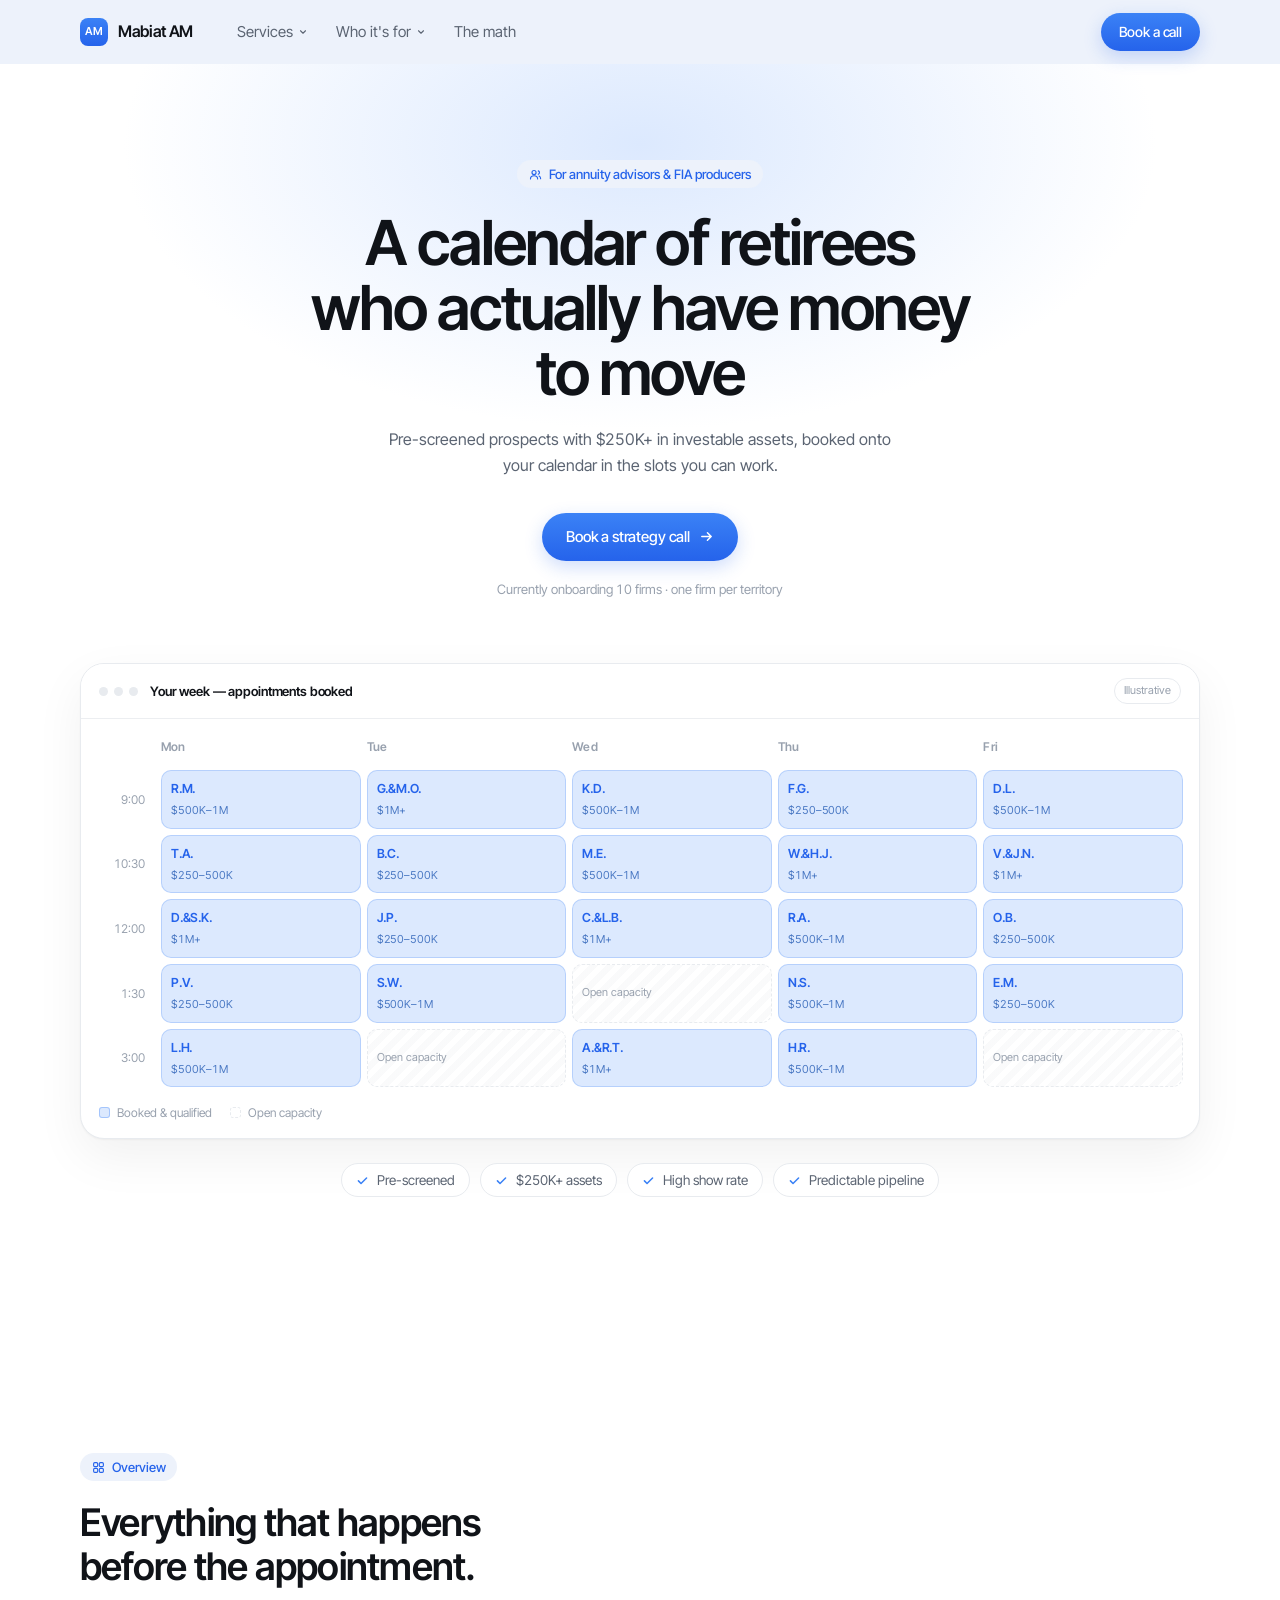
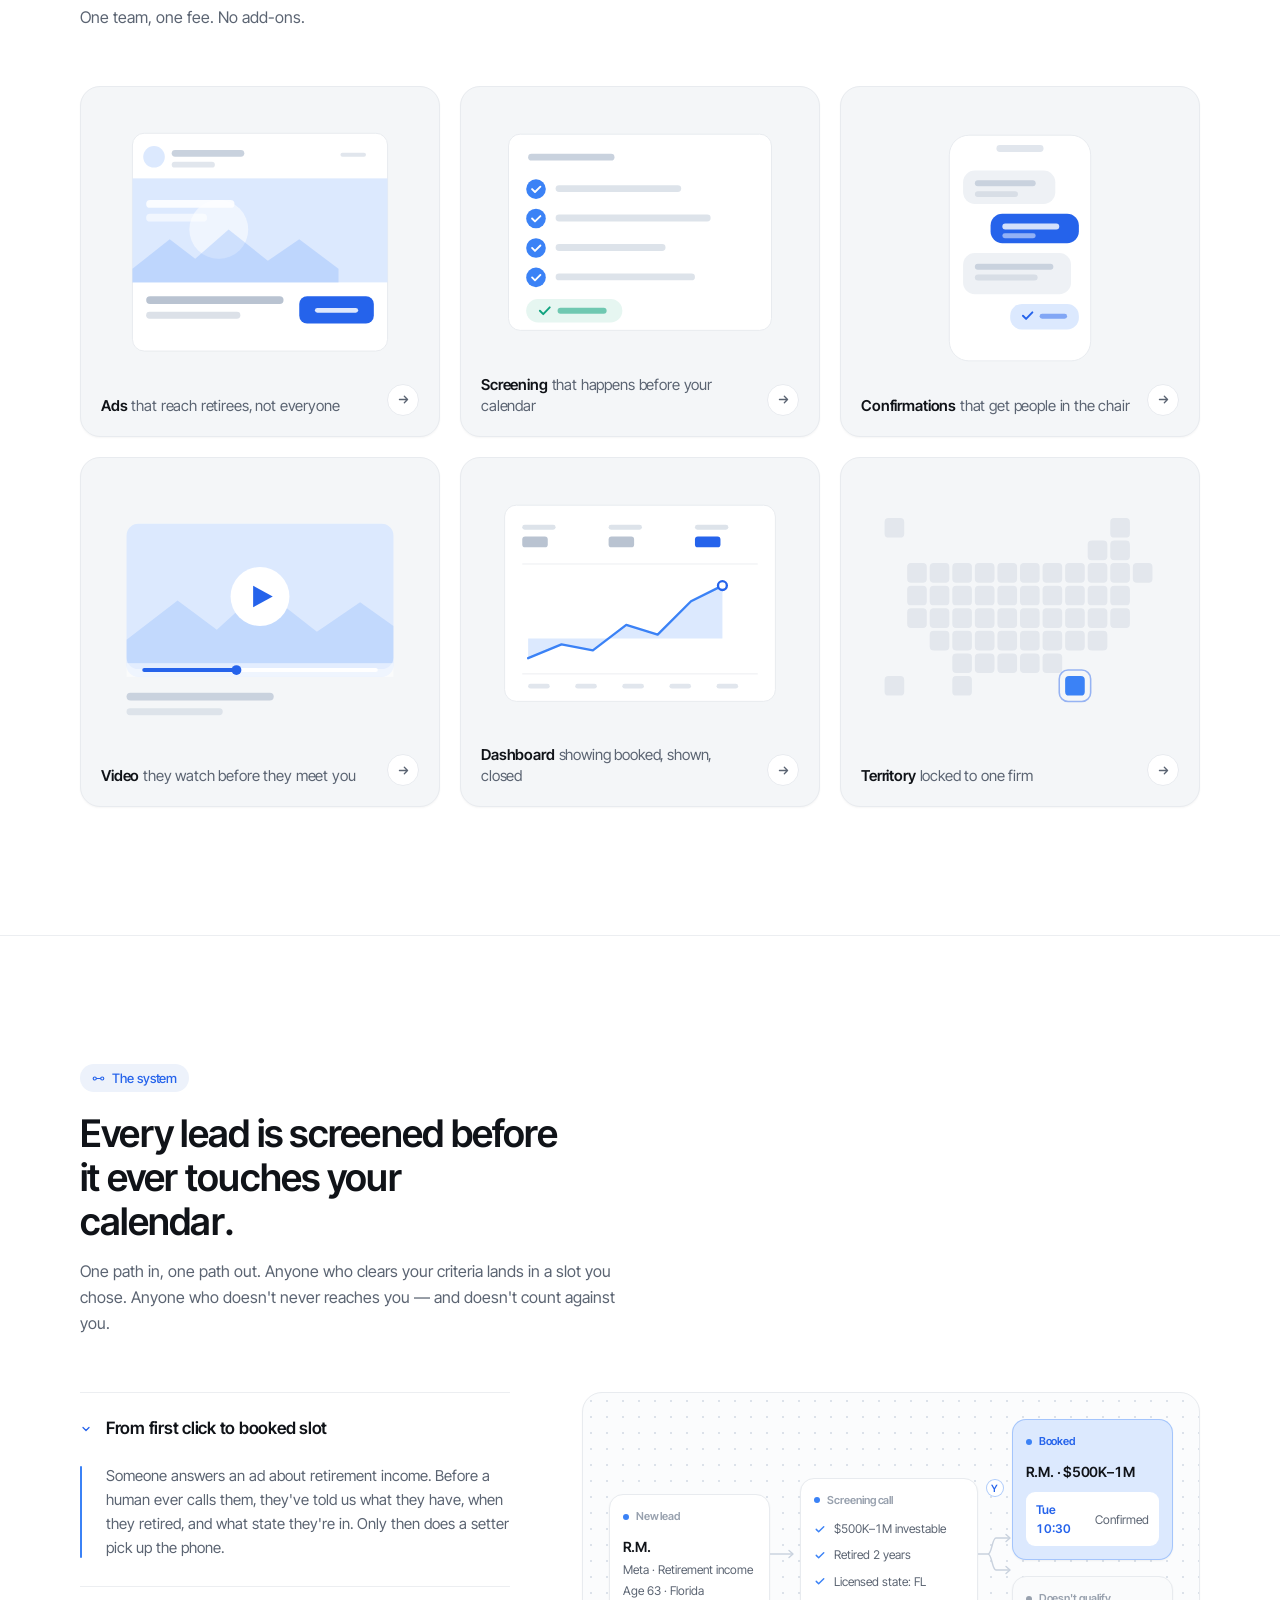
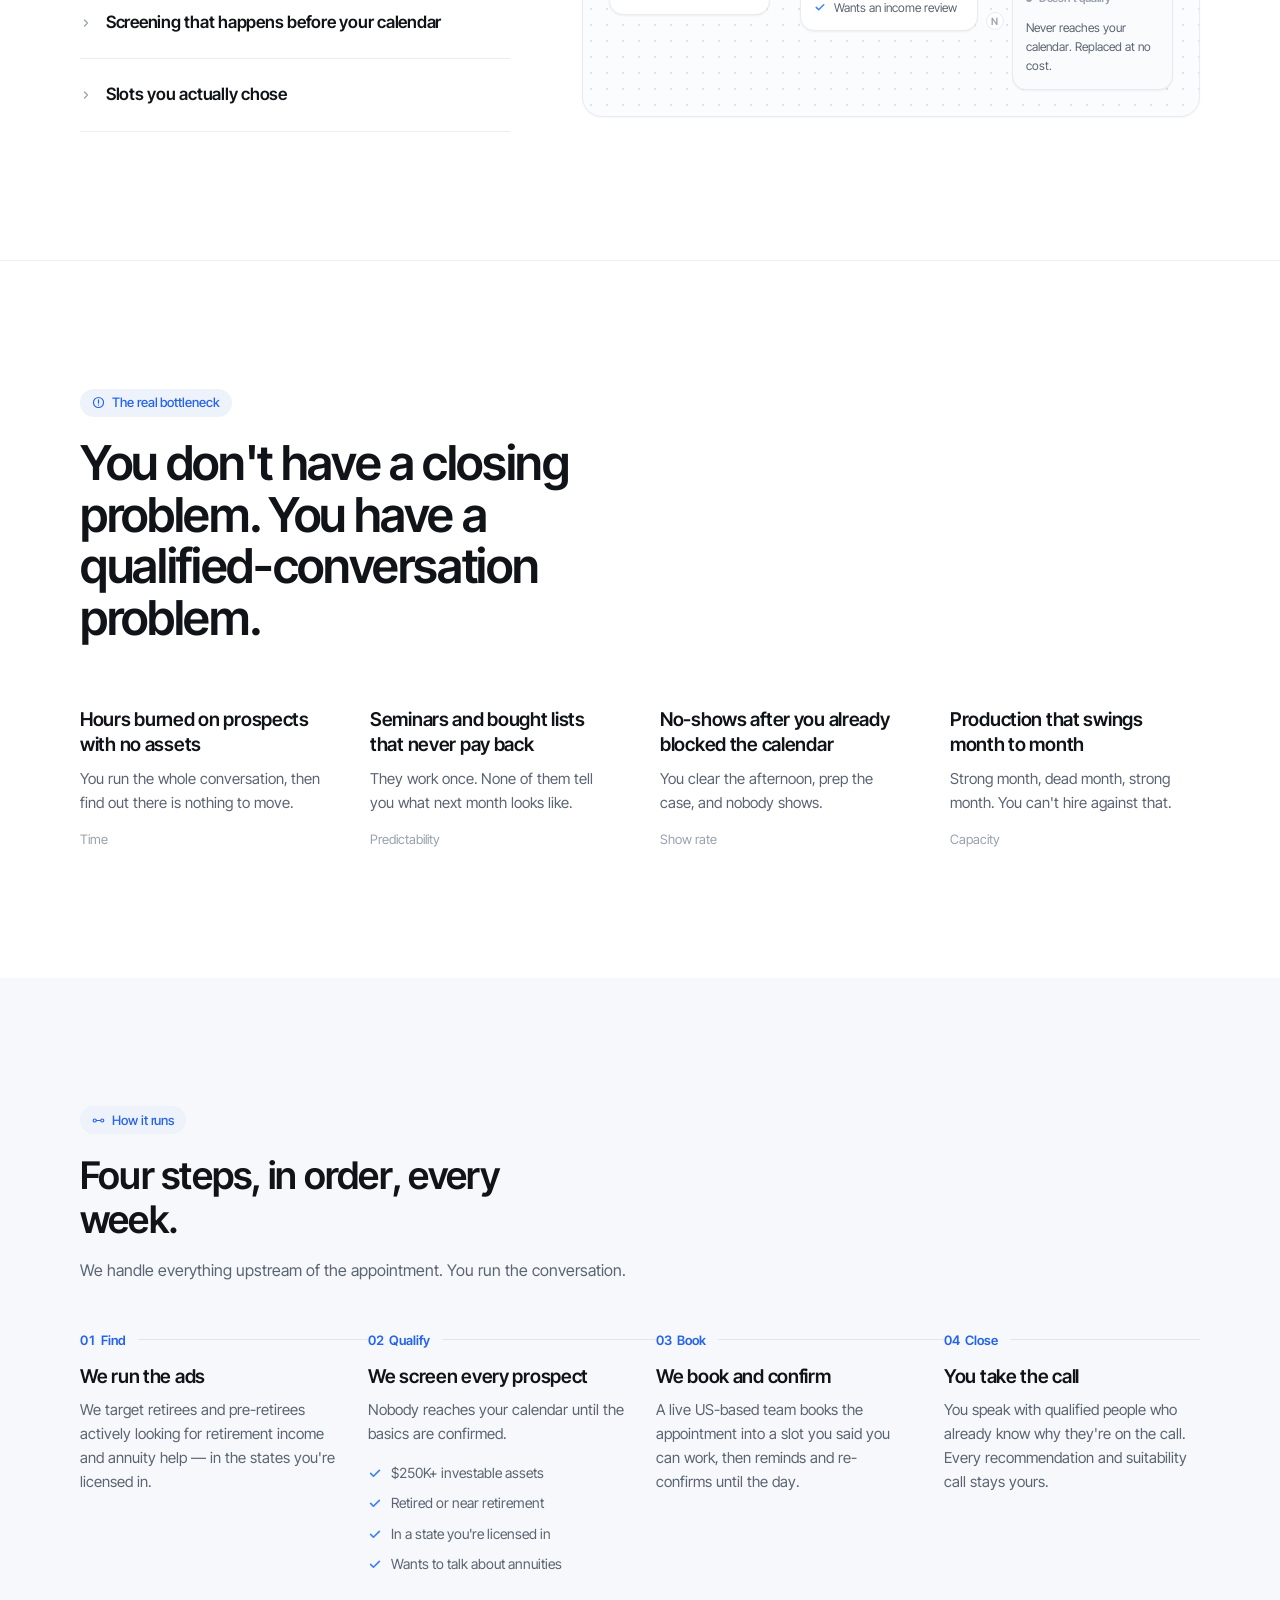
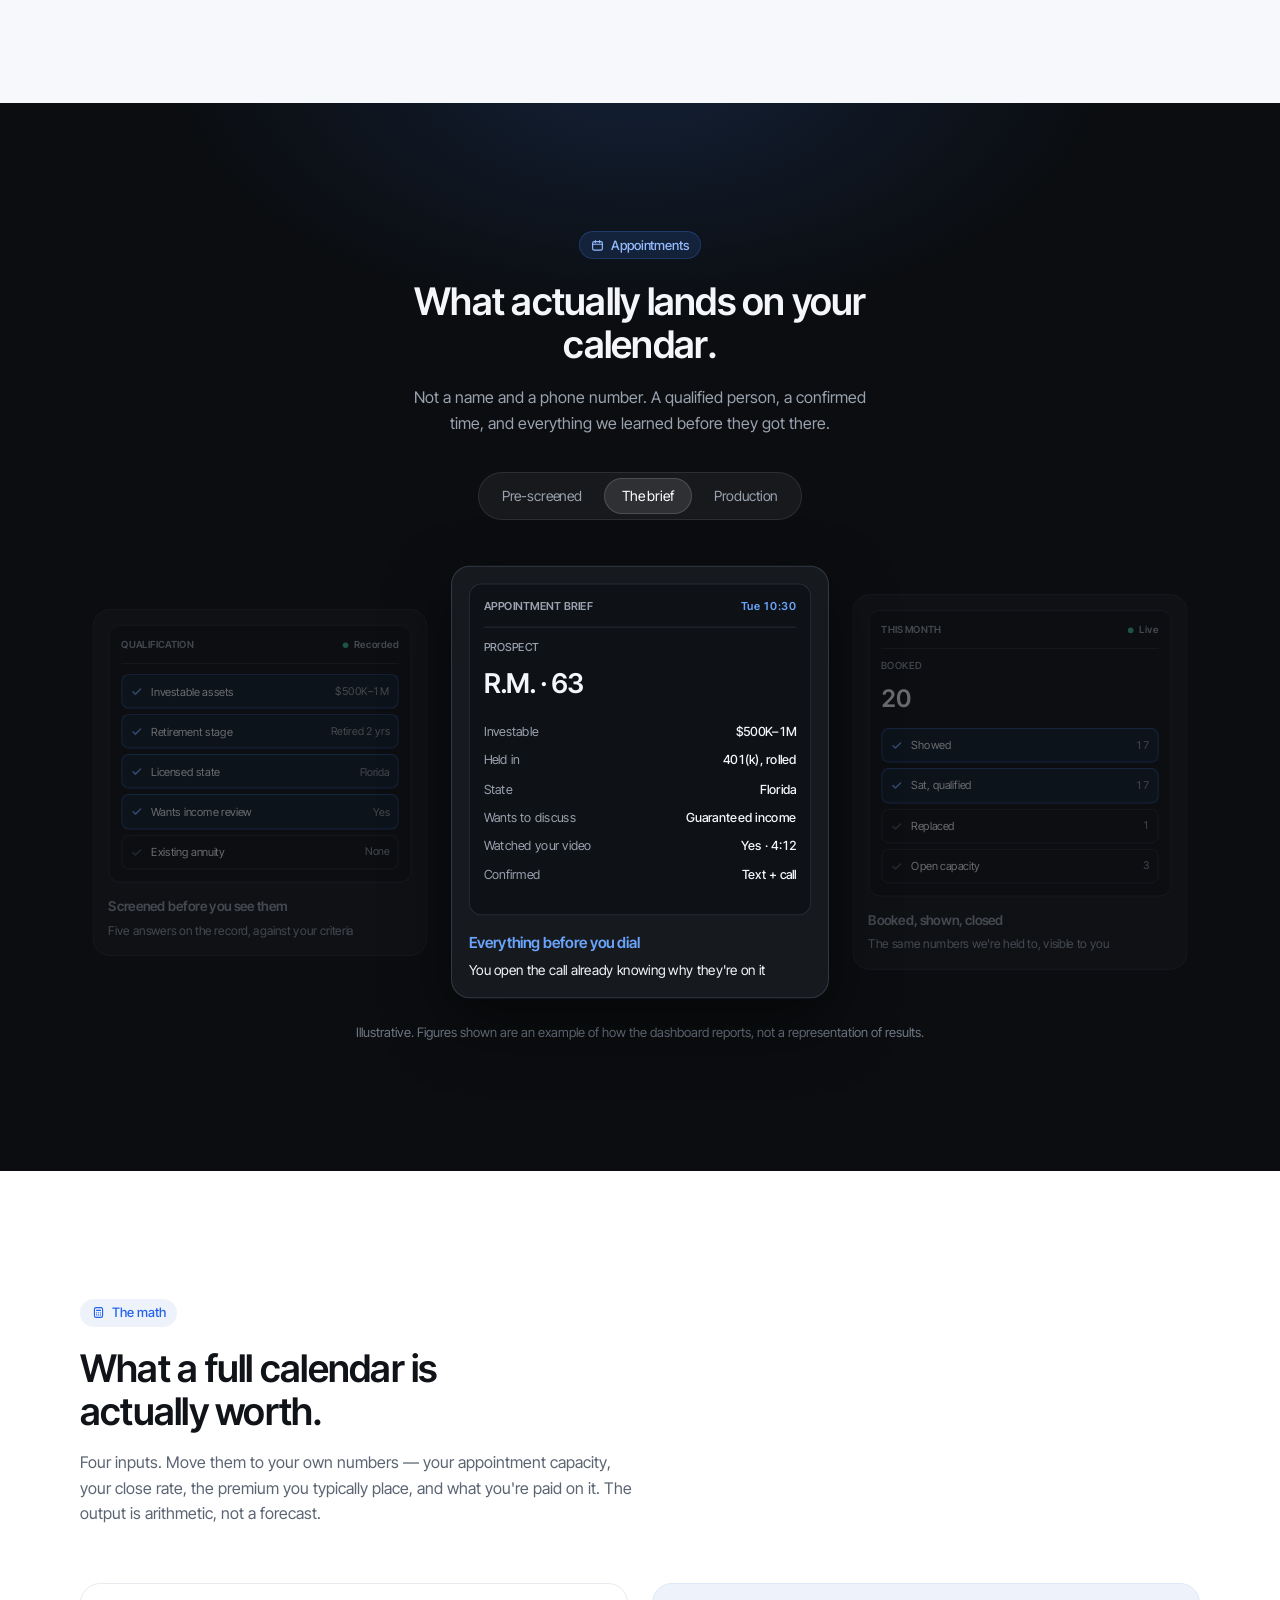
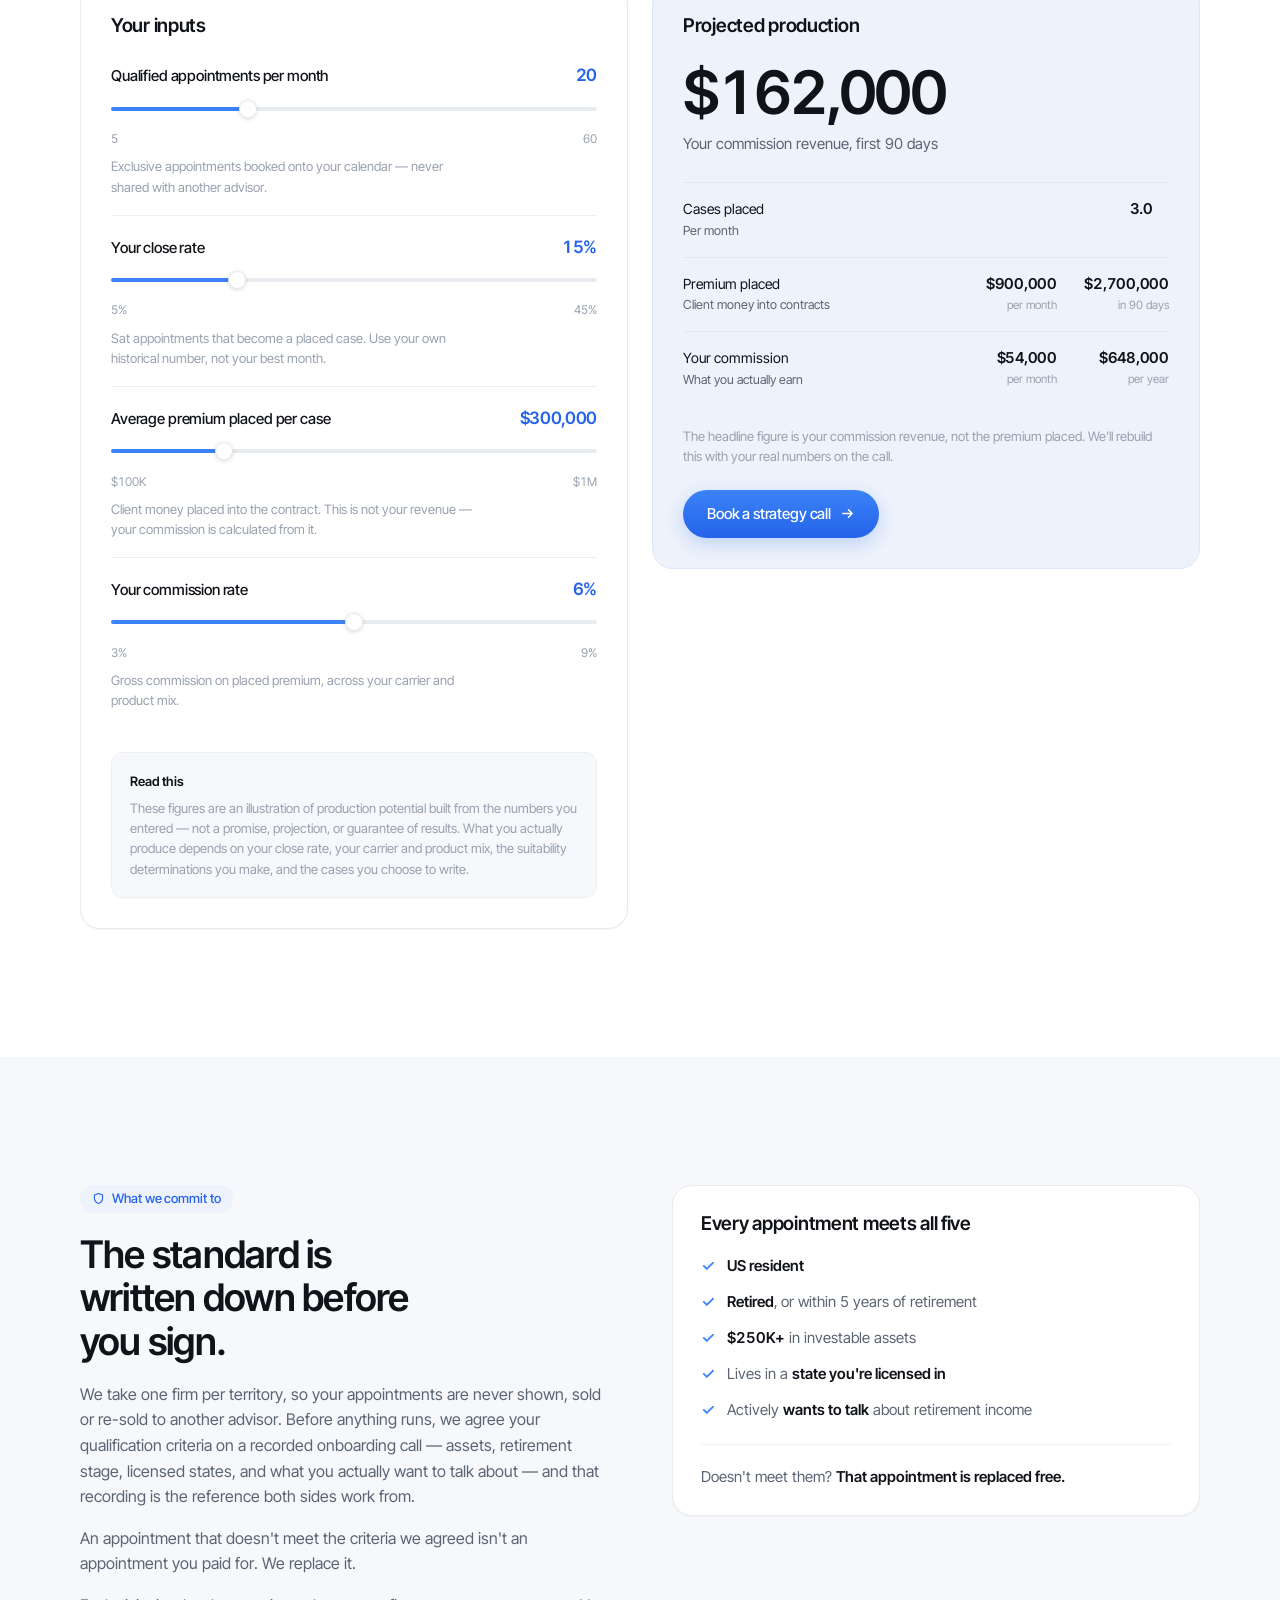
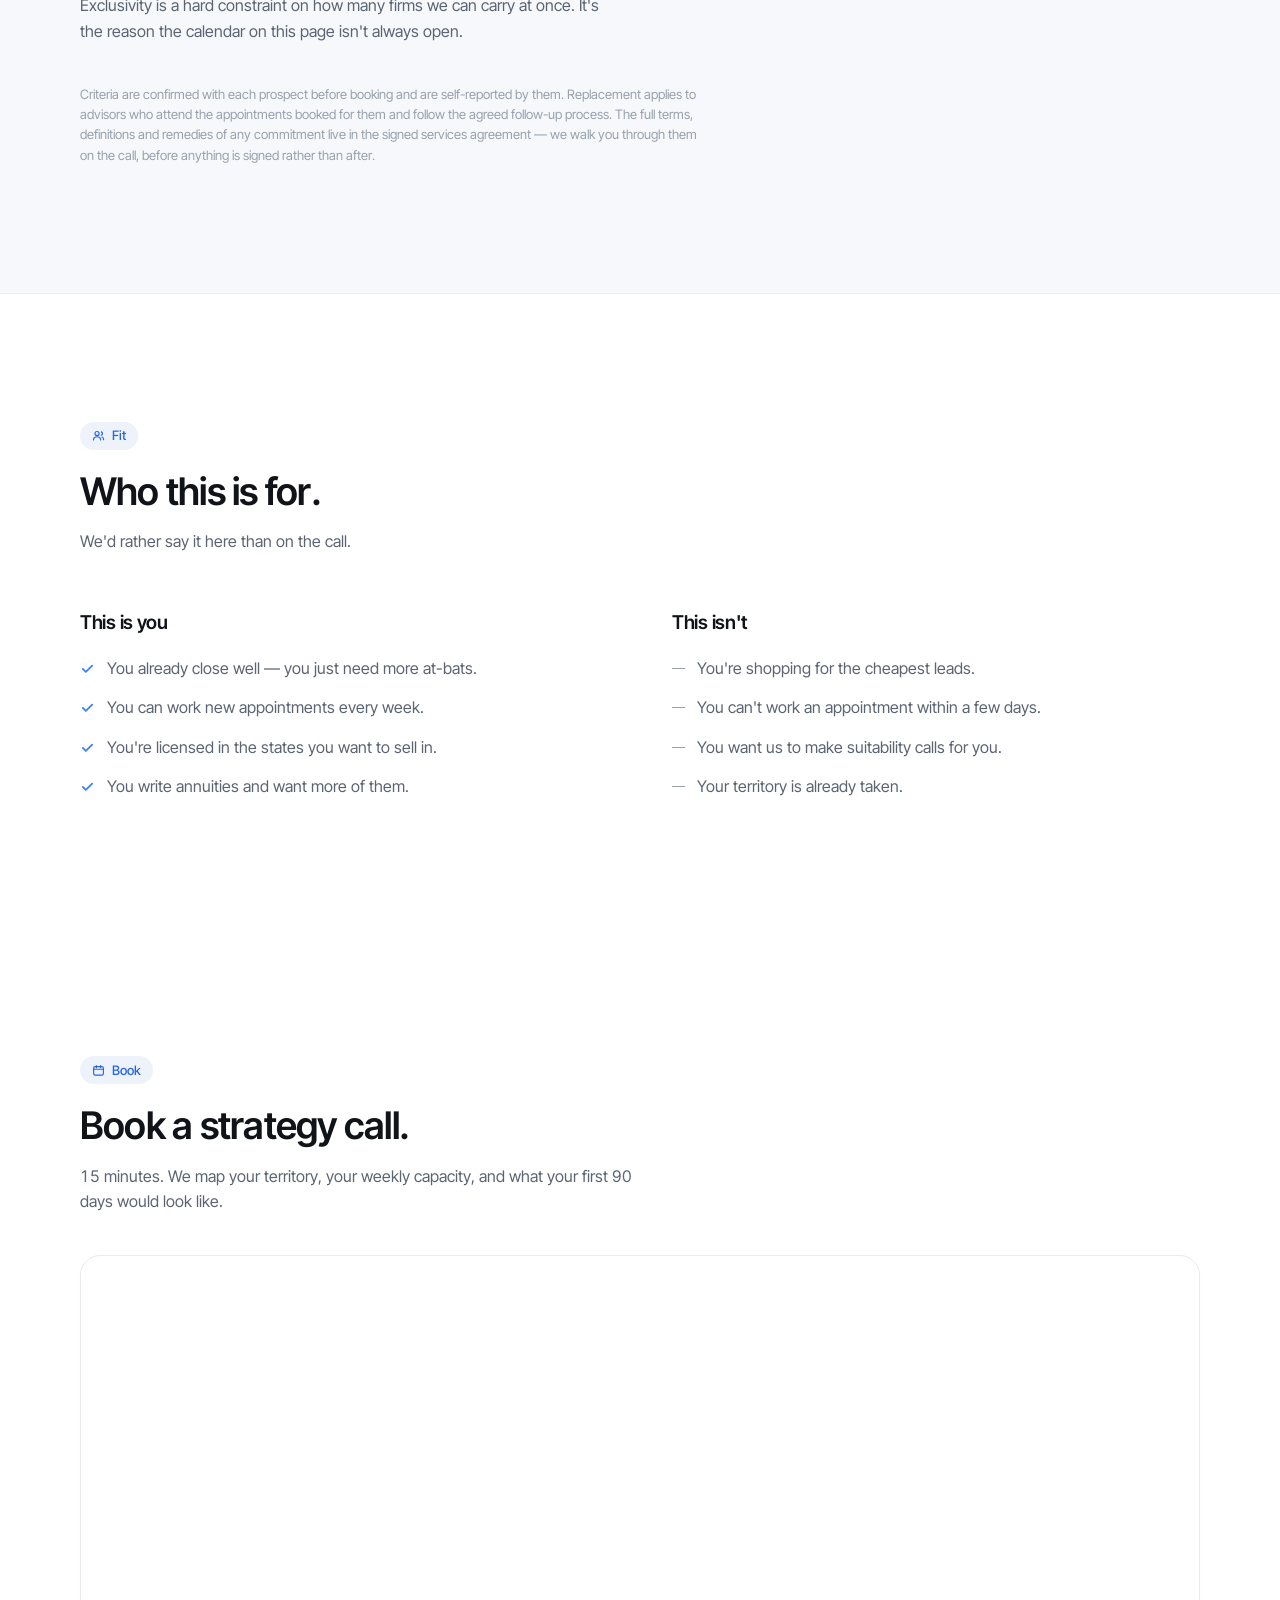
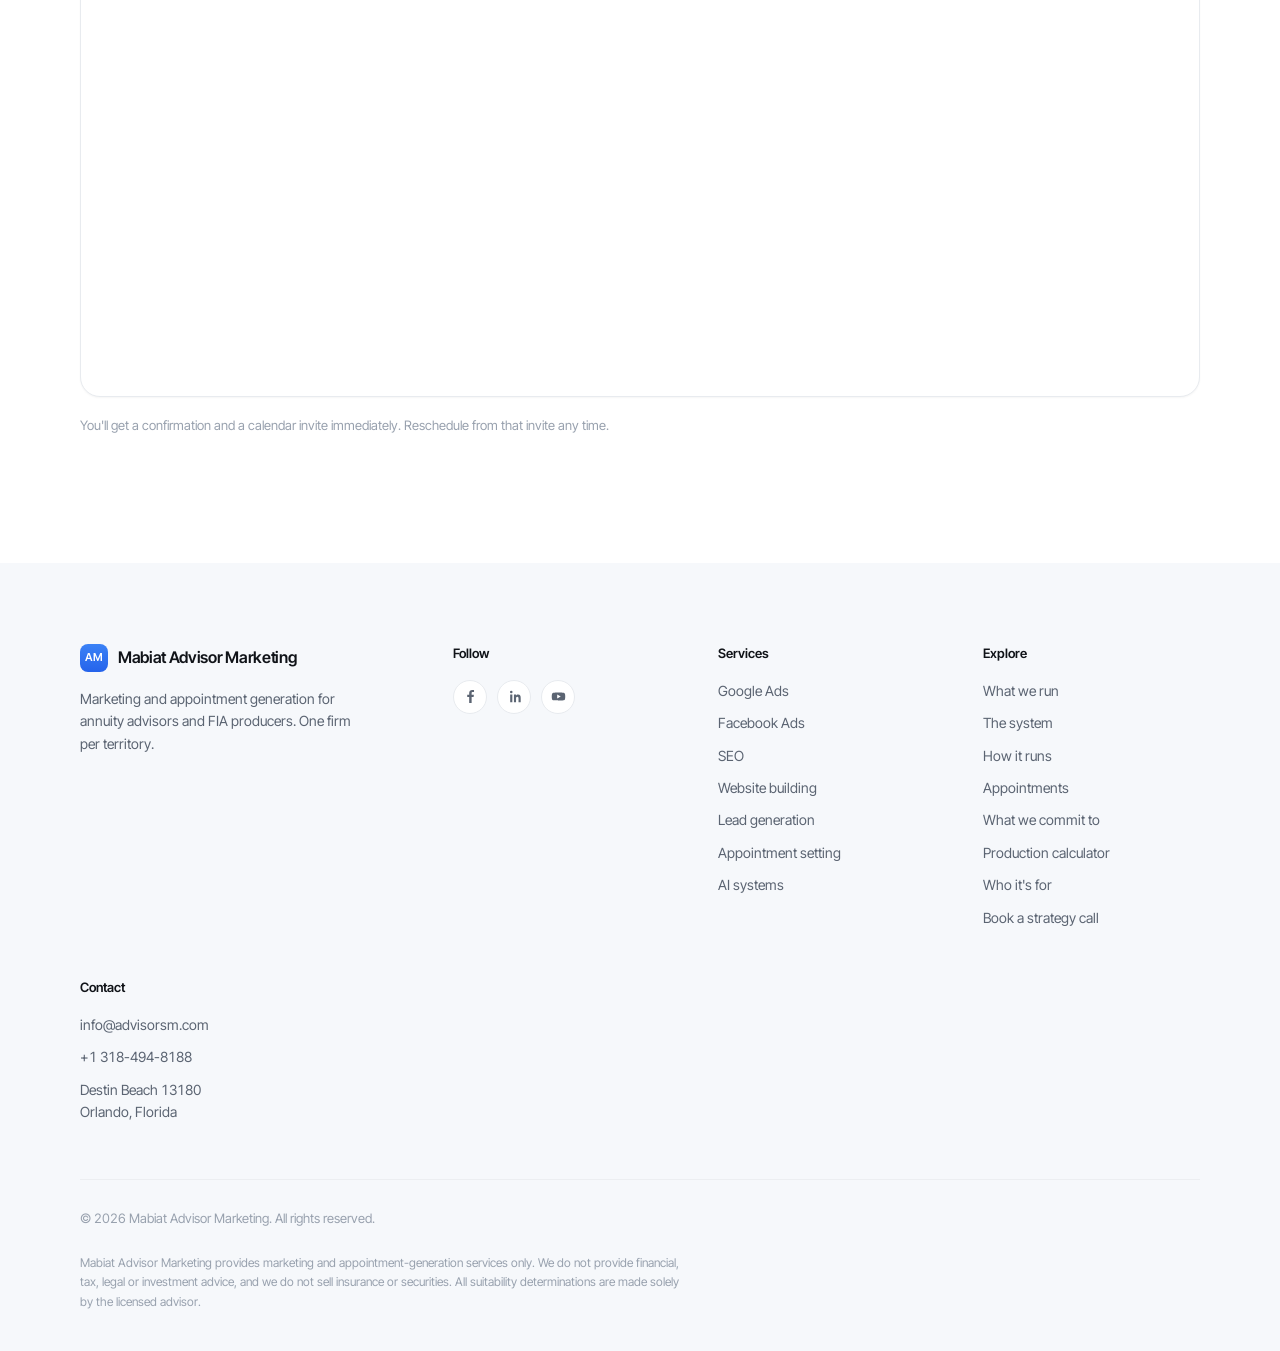
==== commit ea01647c: "Rebrand to Mabiat Advisor Marketing; add system and appointments sections - Advisor Scale Marketing " ====
--- a/index.html
+++ b/index.html
@@ -3,19 +3,19 @@
 <head>
 <meta charset="utf-8">
 <meta name="viewport" content="width=device-width, initial-scale=1">
-<title>Advisor Scale Marketing — Qualified annuity appointments, booked onto your calendar</title>
+<title>Mabiat Advisor Marketing — Qualified annuity appointments, booked onto your calendar</title>
 <meta name="description" content="Pre-screened retirees and pre-retirees with $250K+ in investable assets, booked onto annuity advisors' calendars. Exclusive territory, one firm per market.">
 <meta name="theme-color" content="#EDF2FB">
 
 <meta property="og:type" content="website">
-<meta property="og:title" content="Advisor Scale Marketing">
+<meta property="og:title" content="Mabiat Advisor Marketing">
 <meta property="og:description" content="A calendar of retirees who actually have money to move. Pre-screened prospects with $250K+ in investable assets, booked onto your calendar.">
 
 <link rel="preconnect" href="https://fonts.googleapis.com">
 <link rel="preconnect" href="https://fonts.gstatic.com" crossorigin>
 <link href="https://fonts.googleapis.com/css2?family=Inter+Tight:wght@400;500;600&display=swap" rel="stylesheet">
 <link rel="stylesheet" href="styles.css">
-<link rel="icon" href="data:image/svg+xml,<svg xmlns='http://www.w3.org/2000/svg' viewBox='0 0 32 32'><rect width='32' height='32' rx='8' fill='%232563EB'/><text x='16' y='21' font-family='sans-serif' font-size='13' font-weight='600' fill='white' text-anchor='middle'>A</text></svg>">
+<link rel="icon" href="data:image/svg+xml,<svg xmlns='http://www.w3.org/2000/svg' viewBox='0 0 32 32'><rect width='32' height='32' rx='8' fill='%232563EB'/><text x='16' y='21' font-family='sans-serif' font-size='13' font-weight='600' fill='white' text-anchor='middle'>M</text></svg>">
 </head>
 <body>
 
@@ -41,8 +41,8 @@
 <header class="nav" id="nav">
   <div class="container nav-in">
     <a class="logo" href="#top">
-      <span class="logo-mark" aria-hidden="true">ASM</span>
-      <span>Advisor Scale</span>
+      <span class="logo-mark" aria-hidden="true">AM</span>
+      <span>Mabiat AM</span>
     </a>
 
     <nav class="nav-links" aria-label="Primary">
@@ -55,6 +55,8 @@
           <a href="#services"><b>Screening</b>Before your calendar, not on it</a>
           <a href="#services"><b>Booking &amp; confirmation</b>People in the chair</a>
           <a href="#services"><b>Dashboard</b>Booked, shown, closed</a>
+          <a href="#system"><b>The system</b>How a lead becomes a booked slot</a>
+          <a href="#appointments"><b>Appointments</b>What actually lands on your calendar</a>
         </div>
       </div>
 
@@ -347,6 +349,98 @@
   </div>
 </section>
 
+<!-- ===== 2b · SYSTEM (accordion + flow panel) ===== -->
+<section class="band-rule" id="system">
+  <div class="container">
+    <header class="sec-head">
+      <span class="pill"><svg aria-hidden="true"><use href="#i-flow"/></svg> The system</span>
+      <h2 class="h2">Every lead is screened before it ever touches your calendar.</h2>
+      <p class="body">One path in, one path out. Anyone who clears your criteria lands in a slot you chose. Anyone who doesn't never reaches you — and doesn't count against you.</p>
+    </header>
+
+    <div class="sys-grid">
+
+      <div class="acc">
+        <details name="sys" open>
+          <summary><svg class="chev" aria-hidden="true"><use href="#i-chev"/></svg> From first click to booked slot</summary>
+          <div class="acc-body">
+            <p>Someone answers an ad about retirement income. Before a human ever calls them, they've told us what they have, when they retired, and what state they're in. Only then does a setter pick up the phone.</p>
+          </div>
+        </details>
+
+        <details name="sys">
+          <summary><svg class="chev" aria-hidden="true"><use href="#i-chev"/></svg> Screening that happens before your calendar</summary>
+          <div class="acc-body">
+            <p>Four things get confirmed on a recorded call, in your words, using the criteria you set at onboarding:</p>
+            <ul class="ticks">
+              <li><svg aria-hidden="true"><use href="#i-tick"/></svg> $250K+ in investable assets</li>
+              <li><svg aria-hidden="true"><use href="#i-tick"/></svg> Retired, or within 5 years of it</li>
+              <li><svg aria-hidden="true"><use href="#i-tick"/></svg> Living in a state you're licensed in</li>
+              <li><svg aria-hidden="true"><use href="#i-tick"/></svg> Actually wants to talk about retirement income</li>
+            </ul>
+          </div>
+        </details>
+
+        <details name="sys">
+          <summary><svg class="chev" aria-hidden="true"><use href="#i-chev"/></svg> Slots you actually chose</summary>
+          <div class="acc-body">
+            <p>You tell us the hours you'll work and how many appointments a week you can carry. Nothing gets booked outside them. Then the reminders run — text, email and a call the morning of — so the person who agreed to meet you is still there when you dial.</p>
+          </div>
+        </details>
+      </div>
+
+      <figure class="sys-panel">
+        <div class="stage">
+
+          <div class="node">
+            <div class="node-hd"><i></i> New lead</div>
+            <div class="node-who">R.M.</div>
+            <div class="node-sub">Meta · Retirement income</div>
+            <div class="node-sub">Age 63 · Florida</div>
+          </div>
+
+          <div class="wire" aria-hidden="true">
+            <svg viewBox="0 0 30 46" fill="none"><path d="M0 23h22" stroke="#C9D2DE" stroke-width="1.4"/><path d="M19 19.5l4 3.5-4 3.5" stroke="#C9D2DE" stroke-width="1.4" stroke-linecap="round" stroke-linejoin="round"/></svg>
+          </div>
+
+          <div class="node">
+            <div class="node-hd"><i></i> Screening call</div>
+            <ul class="node-rows">
+              <li><svg><use href="#i-tick"/></svg> $500K–1M investable</li>
+              <li><svg><use href="#i-tick"/></svg> Retired 2 years</li>
+              <li><svg><use href="#i-tick"/></svg> Licensed state: FL</li>
+              <li><svg><use href="#i-tick"/></svg> Wants an income review</li>
+            </ul>
+          </div>
+
+          <div class="wire" aria-hidden="true">
+            <svg viewBox="0 0 34 46" fill="none">
+              <path d="M0 23h10c4 0 4-16 8-16h13M0 23h10c4 0 4 16 8 16h13" stroke="#C9D2DE" stroke-width="1.4"/>
+              <path d="M28 3.5l4 3.5-4 3.5M28 35.5l4 3.5-4 3.5" stroke="#C9D2DE" stroke-width="1.4" stroke-linecap="round" stroke-linejoin="round"/>
+            </svg>
+            <span class="wire-tag wire-y">Y</span>
+            <span class="wire-tag wire-n">N</span>
+          </div>
+
+          <div class="node-col">
+            <div class="node node-booked">
+              <div class="node-hd"><i></i> Booked</div>
+              <div class="node-who">R.M. · $500K–1M</div>
+              <div class="node-slot">Tue 10:30 <span>Confirmed</span></div>
+            </div>
+            <div class="node node-out">
+              <div class="node-hd"><i></i> Doesn't qualify</div>
+              <div class="node-sub">Never reaches your calendar. Replaced at no cost.</div>
+            </div>
+          </div>
+
+        </div>
+      </figure>
+
+    </div>
+  </div>
+</section>
+
 <!-- ===== 3 · BOTTLENECK ===== -->
 <section class="bottleneck band-rule">
   <div class="container">
@@ -418,6 +512,79 @@
   </div>
 </section>
 
+<!-- ===== 4b · SHOWCASE (dark, tabbed) ===== -->
+<section class="showcase" id="appointments">
+  <div class="container">
+    <span class="pill pill-dark"><svg aria-hidden="true"><use href="#i-cal"/></svg> Appointments</span>
+    <h2 class="h2">What actually lands on your calendar.</h2>
+    <p class="body">Not a name and a phone number. A qualified person, a confirmed time, and everything we learned before they got there.</p>
+
+    <div class="tabs" role="tablist" aria-label="Appointment stages">
+      <button class="tab" role="tab" id="tab-0" aria-controls="sc-0" aria-selected="false" tabindex="-1">Pre-screened</button>
+      <button class="tab" role="tab" id="tab-1" aria-controls="sc-1" aria-selected="true" tabindex="0">The brief</button>
+      <button class="tab" role="tab" id="tab-2" aria-controls="sc-2" aria-selected="false" tabindex="-1">Production</button>
+    </div>
+
+    <div class="stack">
+
+      <!-- 0 · Pre-screened -->
+      <article class="sc" id="sc-0" role="tabpanel" aria-labelledby="tab-0" data-state="side">
+        <div class="dm">
+          <div class="dm-hd"><span>QUALIFICATION</span><span class="live"><i></i> Recorded</span></div>
+          <div class="dm-row on"><svg><use href="#i-tick"/></svg> Investable assets <span class="amt">$500K–1M</span></div>
+          <div class="dm-row on"><svg><use href="#i-tick"/></svg> Retirement stage <span class="amt">Retired 2 yrs</span></div>
+          <div class="dm-row on"><svg><use href="#i-tick"/></svg> Licensed state <span class="amt">Florida</span></div>
+          <div class="dm-row on"><svg><use href="#i-tick"/></svg> Wants income review <span class="amt">Yes</span></div>
+          <div class="dm-row"><svg><use href="#i-tick"/></svg> Existing annuity <span class="amt">None</span></div>
+        </div>
+        <div class="sc-cap">
+          <b>Screened before you see them</b>
+          <span>Five answers on the record, against your criteria</span>
+        </div>
+      </article>
+
+      <!-- 1 · The brief (default active) -->
+      <article class="sc" id="sc-1" role="tabpanel" aria-labelledby="tab-1" data-state="active">
+        <div class="dm">
+          <div class="dm-hd"><span>APPOINTMENT BRIEF</span><em>Tue 10:30</em></div>
+          <div class="dm-big"><small>PROSPECT</small>R.M. · 63</div>
+          <dl class="dm-kv">
+            <div><dt>Investable</dt><dd>$500K–1M</dd></div>
+            <div><dt>Held in</dt><dd>401(k), rolled</dd></div>
+            <div><dt>State</dt><dd>Florida</dd></div>
+            <div><dt>Wants to discuss</dt><dd>Guaranteed income</dd></div>
+            <div><dt>Watched your video</dt><dd>Yes · 4:12</dd></div>
+            <div><dt>Confirmed</dt><dd>Text + call</dd></div>
+          </dl>
+        </div>
+        <div class="sc-cap">
+          <b>Everything before you dial</b>
+          <span>You open the call already knowing why they're on it</span>
+        </div>
+      </article>
+
+      <!-- 2 · Production -->
+      <article class="sc" id="sc-2" role="tabpanel" aria-labelledby="tab-2" data-state="side">
+        <div class="dm">
+          <div class="dm-hd"><span>THIS MONTH</span><span class="live"><i></i> Live</span></div>
+          <div class="dm-big"><small>BOOKED</small>20</div>
+          <div class="dm-row on"><svg><use href="#i-tick"/></svg> Showed <span class="amt">17</span></div>
+          <div class="dm-row on"><svg><use href="#i-tick"/></svg> Sat, qualified <span class="amt">17</span></div>
+          <div class="dm-row"><svg><use href="#i-tick"/></svg> Replaced <span class="amt">1</span></div>
+          <div class="dm-row"><svg><use href="#i-tick"/></svg> Open capacity <span class="amt">3</span></div>
+        </div>
+        <div class="sc-cap">
+          <b>Booked, shown, closed</b>
+          <span>The same numbers we're held to, visible to you</span>
+        </div>
+      </article>
+
+    </div>
+
+    <p class="caption" style="margin-top:34px;color:#6E7885">Illustrative. Figures shown are an example of how the dashboard reports, not a representation of results.</p>
+  </div>
+</section>
+
 <!-- ===== 5 · CALCULATOR ===== -->
 <section id="math">
   <div class="container">
@@ -628,8 +795,8 @@
 
       <div class="f-brand">
         <span class="logo">
-          <span class="logo-mark" aria-hidden="true">ASM</span>
-          <span>Advisor Scale Marketing</span>
+          <span class="logo-mark" aria-hidden="true">AM</span>
+          <span>Mabiat Advisor Marketing</span>
         </span>
         <p>Marketing and appointment generation for annuity advisors and FIA producers. One firm per territory.</p>
       </div>
@@ -666,7 +833,9 @@
         <h4>Explore</h4>
         <ul>
           <li><a href="#services">What we run</a></li>
+          <li><a href="#system">The system</a></li>
           <li><a href="#how">How it runs</a></li>
+          <li><a href="#appointments">Appointments</a></li>
           <li><a href="#commitment">What we commit to</a></li>
           <li><a href="#math">Production calculator</a></li>
           <li><a href="#fit">Who it's for</a></li>
@@ -686,10 +855,10 @@
     </div>
 
     <div class="f-base">
-      <span>© <span id="year">2026</span> Advisor Scale Marketing. All rights reserved.</span>
-    </div>
-
-    <p class="f-legal">Advisor Scale Marketing provides marketing and appointment-generation services only. We do not provide financial, tax, legal or investment advice, and we do not sell insurance or securities. All suitability determinations are made solely by the licensed advisor.</p>
+      <span>© <span id="year">2026</span> Mabiat Advisor Marketing. All rights reserved.</span>
+    </div>
+
+    <p class="f-legal">Mabiat Advisor Marketing provides marketing and appointment-generation services only. We do not provide financial, tax, legal or investment advice, and we do not sell insurance or securities. All suitability determinations are made solely by the licensed advisor.</p>
   </div>
 </footer>
 
--- a/styles.css
+++ b/styles.css
@@ -1,5 +1,5 @@
 /* =====================================================================
-   Advisor Scale Marketing — Commas visual language
+   Mabiat Advisor Marketing — Commas visual language
    Tokens → nav → hero → bento → bottleneck → process → calculator
    → proof → fit → book → footer → responsive → reduced motion
    ===================================================================== */
@@ -362,6 +362,228 @@
 .b-arrow svg { width: 13px; height: 13px; }
 .b-card:hover .b-arrow { color: var(--blue-deep); border-color: var(--blue); transform: translateX(1px); }
 
+/* ===== SYSTEM — accordion left, flow panel right ===== */
+.sys-grid {
+  display: grid;
+  grid-template-columns: 0.82fr 1.18fr;
+  gap: 72px;
+  align-items: start;
+}
+
+/* Native exclusive accordion: <details name> gives one-open-at-a-time with
+   zero JS in modern browsers, and degrades to plain toggles elsewhere. */
+.acc { border-top: 1px solid var(--line); }
+.acc details { border-bottom: 1px solid var(--line); }
+.acc summary {
+  display: flex; align-items: center; gap: 14px;
+  padding: 22px 0;
+  cursor: pointer;
+  list-style: none;
+  font-size: 17px; font-weight: 600; letter-spacing: -.015em;
+  color: var(--ink);
+}
+.acc summary::-webkit-details-marker { display: none; }
+.acc summary::marker { content: ""; }
+.acc summary .chev {
+  width: 12px; height: 12px; flex: none; color: var(--ink-3);
+  transform: rotate(-90deg);
+  transition: transform .2s ease, color .2s ease;
+}
+.acc details[open] summary .chev { transform: rotate(0deg); color: var(--blue-deep); }
+.acc-body { padding: 0 0 26px 26px; position: relative; }
+.acc-body::before {
+  content: ""; position: absolute; left: 0; top: 2px; bottom: 28px;
+  width: 2px; border-radius: 2px; background: var(--blue);
+}
+.acc-body p { color: var(--ink-2); font-size: 15px; max-width: 50ch; }
+.acc-body .ticks { margin-top: 14px; }
+
+/* --- the panel --- */
+.sys-panel {
+  border: 1px solid var(--card-line);
+  border-radius: var(--r-card);
+  background-color: #FBFCFD;
+  background-image: radial-gradient(circle, #DCE2EA 1px, transparent 1px);
+  background-size: 16px 16px;
+  padding: 26px;
+  box-shadow: var(--shadow);
+}
+.stage {
+  display: grid;
+  grid-template-columns: 1fr 30px 1.1fr 34px 1fr;
+  align-items: center;
+  gap: 0;
+}
+.node {
+  background: var(--bg);
+  border: 1px solid var(--card-line);
+  border-radius: 14px;
+  padding: 13px;
+  box-shadow: 0 1px 2px rgba(16,19,24,.05);
+}
+.node-hd {
+  display: flex; align-items: center; gap: 7px;
+  font-size: 11px; font-weight: 600; letter-spacing: -.005em;
+  color: var(--ink-3);
+  margin-bottom: 10px;
+}
+.node-hd i {
+  width: 6px; height: 6px; border-radius: 50%; background: var(--blue); flex: none;
+}
+.node-who { font-size: 14px; font-weight: 600; letter-spacing: -.015em; }
+.node-sub { font-size: 12px; color: var(--ink-2); margin-top: 2px; }
+.node-rows { display: grid; gap: 7px; }
+.node-rows li {
+  display: flex; align-items: center; gap: 8px;
+  font-size: 12px; color: var(--ink-2);
+}
+.node-rows svg { width: 12px; height: 12px; color: var(--blue); flex: none; }
+
+.node-booked { border-color: rgba(59,130,246,.35); background: var(--blue-wash); }
+.node-booked .node-hd { color: var(--blue-deep); }
+.node-booked .node-sub { color: #4C7AC4; }
+.node-slot {
+  margin-top: 9px; padding: 8px 10px;
+  background: var(--bg); border-radius: 9px;
+  font-size: 12px; font-weight: 600; color: var(--blue-deep);
+  display: flex; align-items: center; justify-content: space-between; gap: 8px;
+}
+.node-slot span { font-weight: 400; color: var(--ink-2); }
+
+.node-out { background: #FAFBFC; }
+.node-out .node-hd i { background: var(--ink-3); }
+.node-col { display: grid; gap: 16px; }
+
+/* connectors */
+.wire { display: grid; place-items: center; height: 100%; position: relative; }
+.wire svg { width: 100%; height: 46px; overflow: visible; }
+.wire-tag {
+  position: absolute; left: 50%; transform: translateX(-50%);
+  font-size: 10px; font-weight: 600;
+  width: 18px; height: 18px; border-radius: 50%;
+  display: grid; place-items: center;
+  background: var(--bg); border: 1px solid var(--card-line);
+}
+.wire-y { top: 22%; color: var(--blue-deep); border-color: rgba(59,130,246,.4); }
+.wire-n { bottom: 22%; color: var(--ink-3); }
+
+/* ===== SHOWCASE — dark, tabbed, 3-card ===== */
+.showcase {
+  --d-card:  #16191E;
+  --d-line:  #272B33;
+  --d-ink:   #F4F6F9;
+  --d-ink-2: #99A2AE;
+  position: relative;
+  background: #0B0D10;
+  color: var(--d-ink);
+  text-align: center;
+  overflow: hidden;
+}
+.showcase::before {
+  content: "";
+  position: absolute; inset: -300px 0 auto 0; height: 900px;
+  background: radial-gradient(680px 380px at 50% 260px, rgba(59,130,246,.16) 0%, rgba(59,130,246,0) 70%);
+  pointer-events: none;
+}
+.showcase > .container { position: relative; }
+.showcase .h2 { margin: 20px auto 0; max-width: 20ch; color: var(--d-ink); }
+.showcase .body { margin: 18px auto 0; color: var(--d-ink-2); max-width: 52ch; }
+.pill-dark {
+  background: rgba(59,130,246,.14);
+  color: #93BBFB;
+  box-shadow: inset 0 0 0 1px rgba(59,130,246,.24);
+}
+
+.tabs {
+  display: inline-flex; gap: 4px; margin-top: 36px; padding: 5px;
+  border-radius: 999px;
+  background: rgba(255,255,255,.05);
+  border: 1px solid rgba(255,255,255,.09);
+  max-width: 100%; overflow-x: auto;
+}
+.tab {
+  height: 36px; padding: 0 18px; flex: none;
+  border: 0; border-radius: 999px; background: transparent;
+  color: var(--d-ink-2); font-size: 14px; letter-spacing: -.01em;
+  cursor: pointer; white-space: nowrap;
+  transition: color .18s ease, background .18s ease;
+}
+.tab:hover { color: var(--d-ink); }
+.tab[aria-selected="true"] {
+  background: rgba(255,255,255,.10);
+  color: #fff;
+  box-shadow: inset 0 0 0 1px rgba(255,255,255,.15);
+}
+
+.stack {
+  display: grid; grid-template-columns: repeat(3, 1fr);
+  gap: 20px; align-items: center;
+  margin-top: 56px;
+}
+.sc {
+  position: relative; text-align: left;
+  background: var(--d-card);
+  border: 1px solid var(--d-line);
+  border-radius: 18px;
+  padding: 16px;
+  transition: transform .3s ease, opacity .3s ease, box-shadow .3s ease;
+  transform: scale(.93);
+  opacity: .4;
+}
+.sc[data-state="active"] {
+  transform: scale(1.05);
+  opacity: 1;
+  z-index: 2;
+  box-shadow: 0 24px 60px rgba(0,0,0,.5);
+  border-color: #333944;
+}
+.sc-cap { margin-top: 14px; }
+.sc-cap b {
+  display: block; font-size: 14.5px; font-weight: 600; letter-spacing: -.015em;
+  color: var(--d-ink-2);
+}
+.sc[data-state="active"] .sc-cap b { color: #6AA5FA; }
+.sc-cap span { display: block; margin-top: 4px; font-size: 13px; color: var(--d-ink-2); }
+.sc[data-state="active"] .sc-cap span { color: var(--d-ink); }
+
+/* dark inner mockups */
+.dm {
+  background: #0E1116;
+  border: 1px solid var(--d-line);
+  border-radius: 12px;
+  padding: 13px;
+}
+.dm-hd {
+  display: flex; align-items: center; justify-content: space-between; gap: 8px;
+  font-size: 10.5px; font-weight: 600; letter-spacing: .02em;
+  color: var(--d-ink-2);
+  padding-bottom: 10px; margin-bottom: 11px;
+  border-bottom: 1px solid var(--d-line);
+}
+.dm-hd .live { display: inline-flex; align-items: center; gap: 6px; }
+.dm-hd .live i { width: 6px; height: 6px; border-radius: 50%; background: #3FBF8F; }
+.dm-hd em { font-style: normal; color: #6AA5FA; }
+.dm-row {
+  display: flex; align-items: center; gap: 9px;
+  padding: 8px 9px; margin-bottom: 6px;
+  border: 1px solid var(--d-line); border-radius: 8px;
+  font-size: 12px; color: var(--d-ink);
+}
+.dm-row:last-child { margin-bottom: 0; }
+.dm-row.on { border-color: rgba(59,130,246,.45); background: rgba(59,130,246,.10); }
+.dm-row svg { width: 13px; height: 13px; flex: none; color: #4B5563; }
+.dm-row.on svg { color: #6AA5FA; }
+.dm-row .amt { margin-left: auto; color: var(--d-ink-2); font-size: 11.5px; }
+.dm-big {
+  font-size: 26px; font-weight: 600; letter-spacing: -.03em;
+  margin-bottom: 12px;
+}
+.dm-big small { display: block; font-size: 10.5px; font-weight: 500; letter-spacing: .02em; color: var(--d-ink-2); margin-bottom: 4px; }
+.dm-kv { display: grid; gap: 8px; }
+.dm-kv div { display: flex; justify-content: space-between; gap: 10px; font-size: 12px; }
+.dm-kv dt { color: var(--d-ink-2); }
+.dm-kv dd { margin: 0; color: var(--d-ink); font-weight: 500; }
+
 /* ===== BOTTLENECK =====
    Sized between .h2 and .display: it is the best line on the page and
    earns emphasis, but it must not compete with the hero headline. */
@@ -587,6 +809,10 @@
 /* ===== RESPONSIVE ===== */
 @media (max-width: 1000px) {
   .bento { grid-template-columns: repeat(2, 1fr); }
+  .sys-grid { grid-template-columns: 1fr; gap: 44px; }
+  .stack { gap: 14px; }
+  .sc { padding: 13px; }
+  .sc[data-state="active"] { transform: scale(1.02); }
   .bn-grid { grid-template-columns: repeat(2, 1fr); gap: 36px 32px; }
   .steps { grid-template-columns: repeat(2, 1fr); gap: 40px 32px; }
   .proof-grid, .fit-grid { gap: 48px; }
@@ -634,6 +860,22 @@
   .embed iframe { min-height: 640px; }
 }
 
+@media (max-width: 760px) {
+  /* Flow panel becomes a vertical sequence; wires rotate to match. */
+  .stage { grid-template-columns: 1fr; }
+  .wire { height: 34px; }
+  .wire svg { width: 34px; height: 100%; transform: rotate(90deg); }
+  .wire-tag { position: static; transform: none; display: none; }
+  .node-col { gap: 12px; }
+
+  /* Coverflow collapses to the active card only — the tabs above are
+     already the control, so dimmed neighbours would just be noise. */
+  .stack { grid-template-columns: 1fr; margin-top: 36px; }
+  .sc { transform: scale(1); opacity: 1; }
+  .sc[data-state="side"] { display: none; }
+  .sc[data-state="active"] { transform: scale(1); box-shadow: none; }
+}
+
 @media (max-width: 620px) {
   .bento { grid-template-columns: 1fr; }
   .bn-grid { grid-template-columns: 1fr; gap: 32px; }
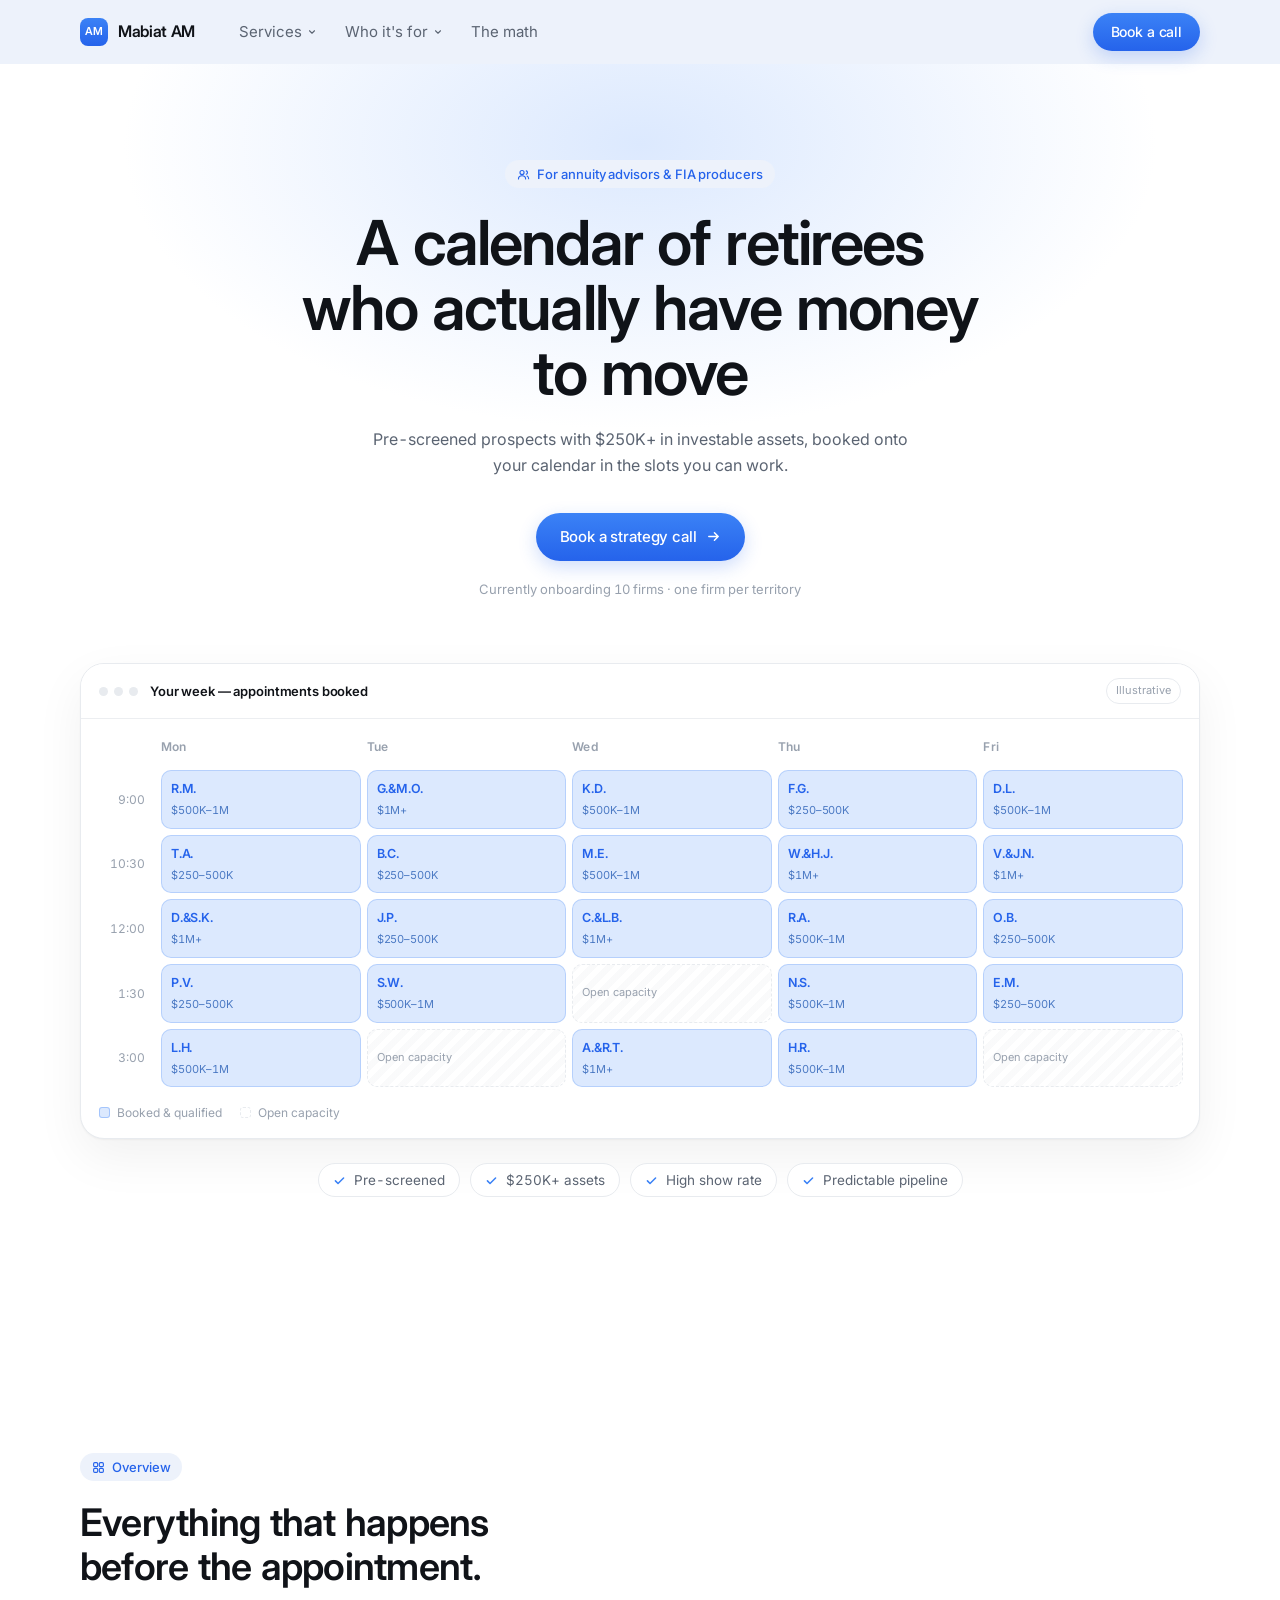
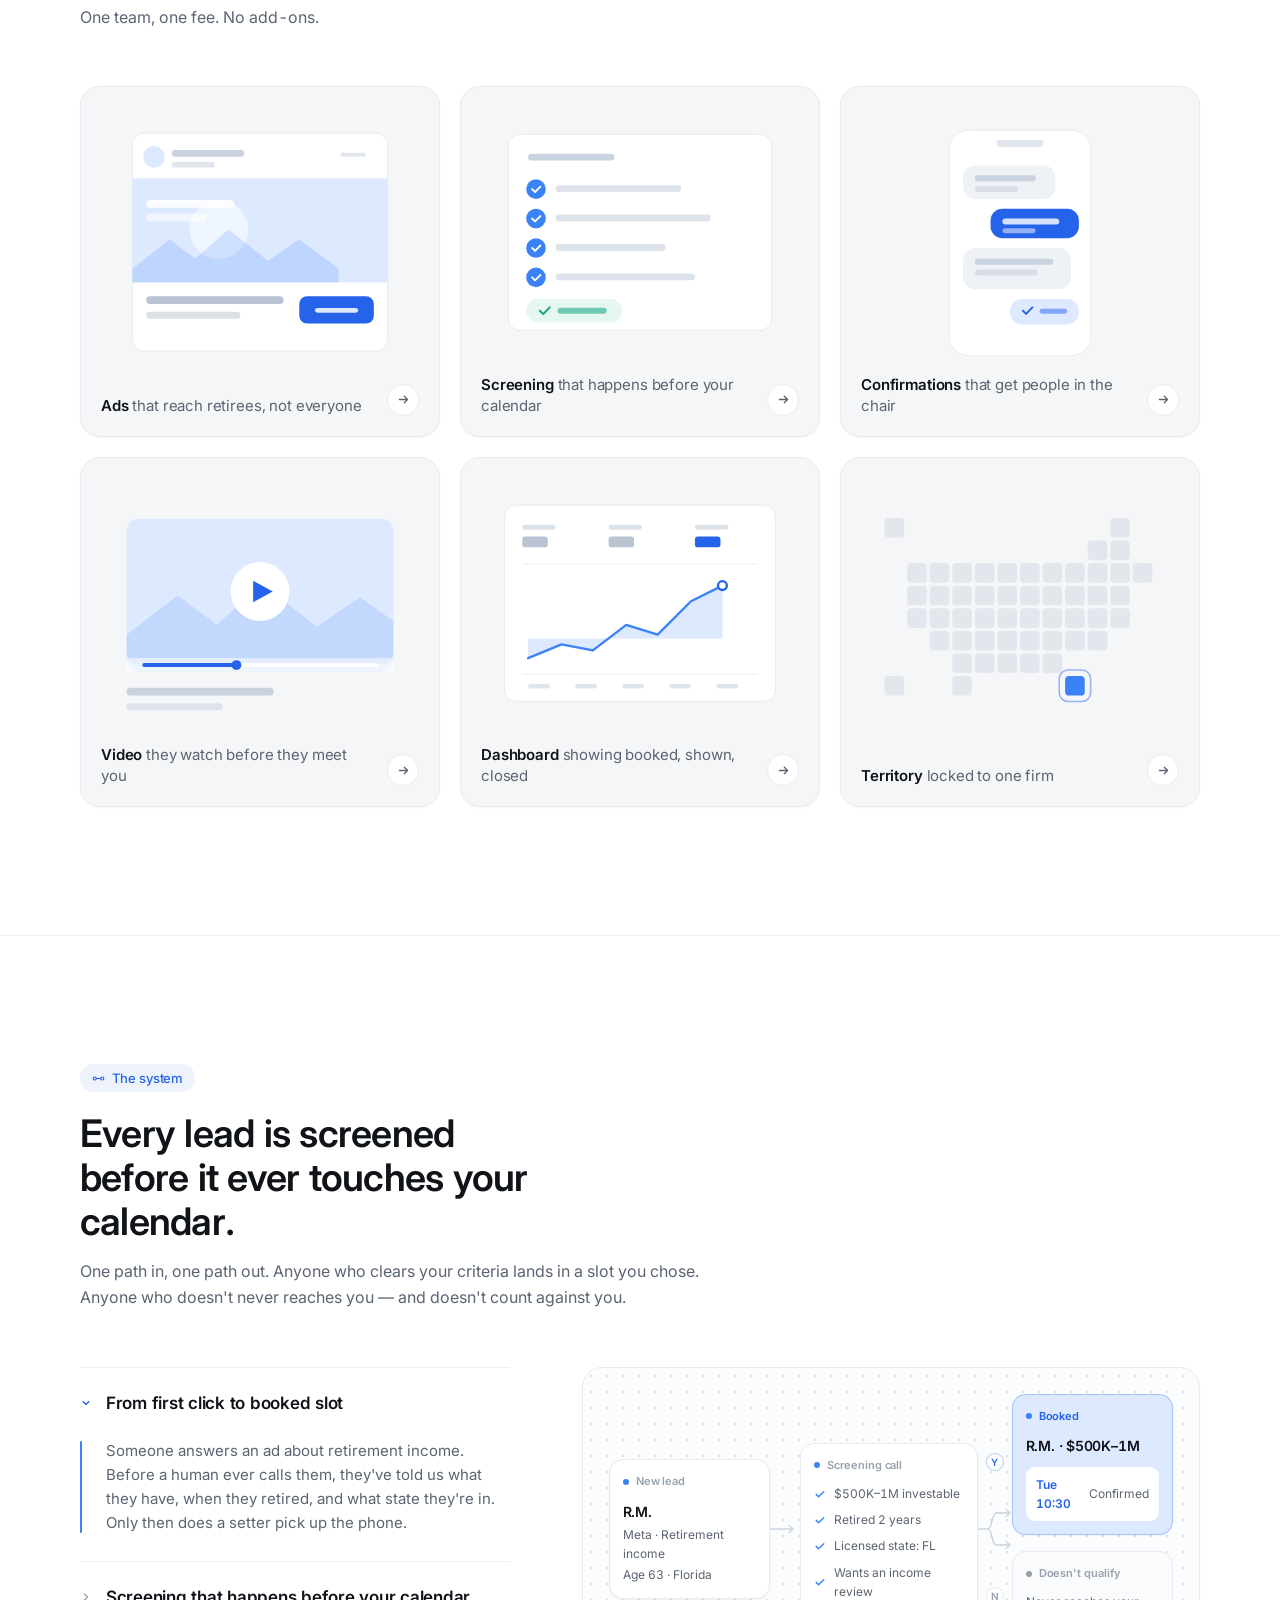
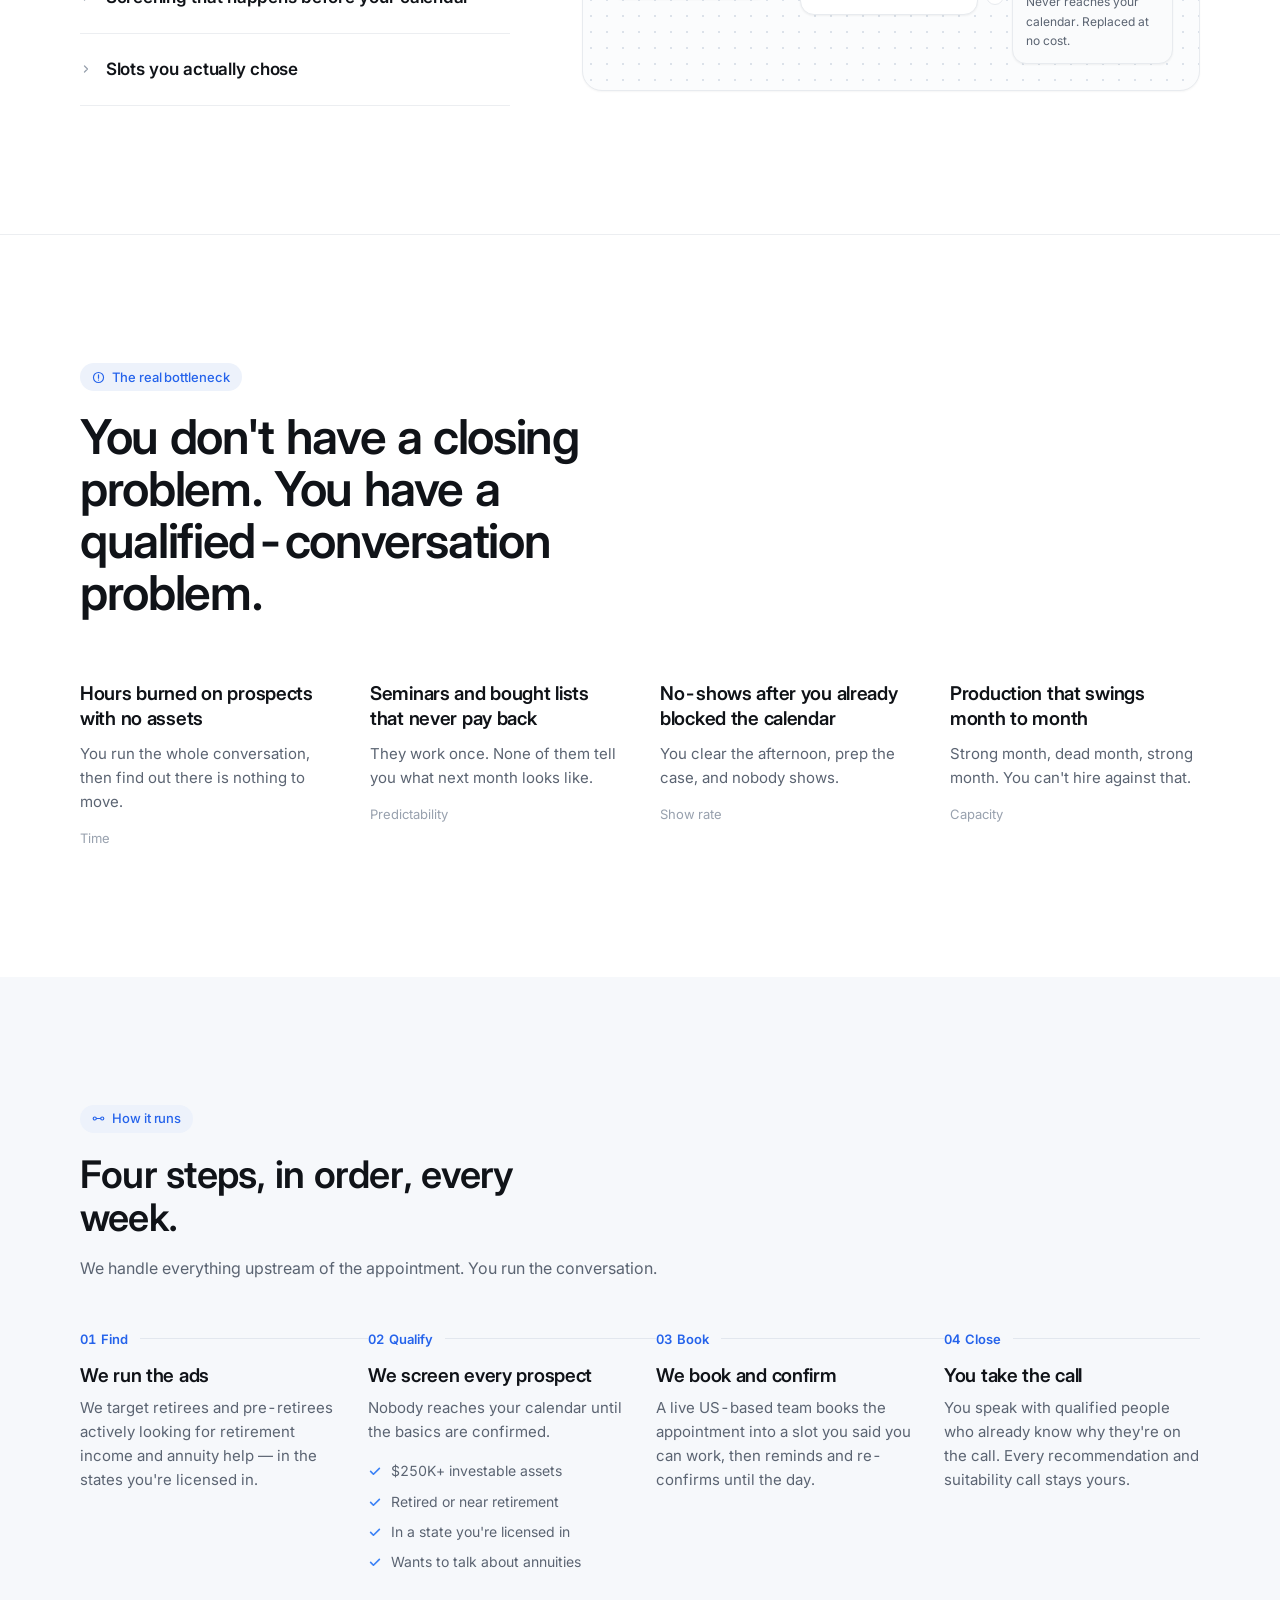
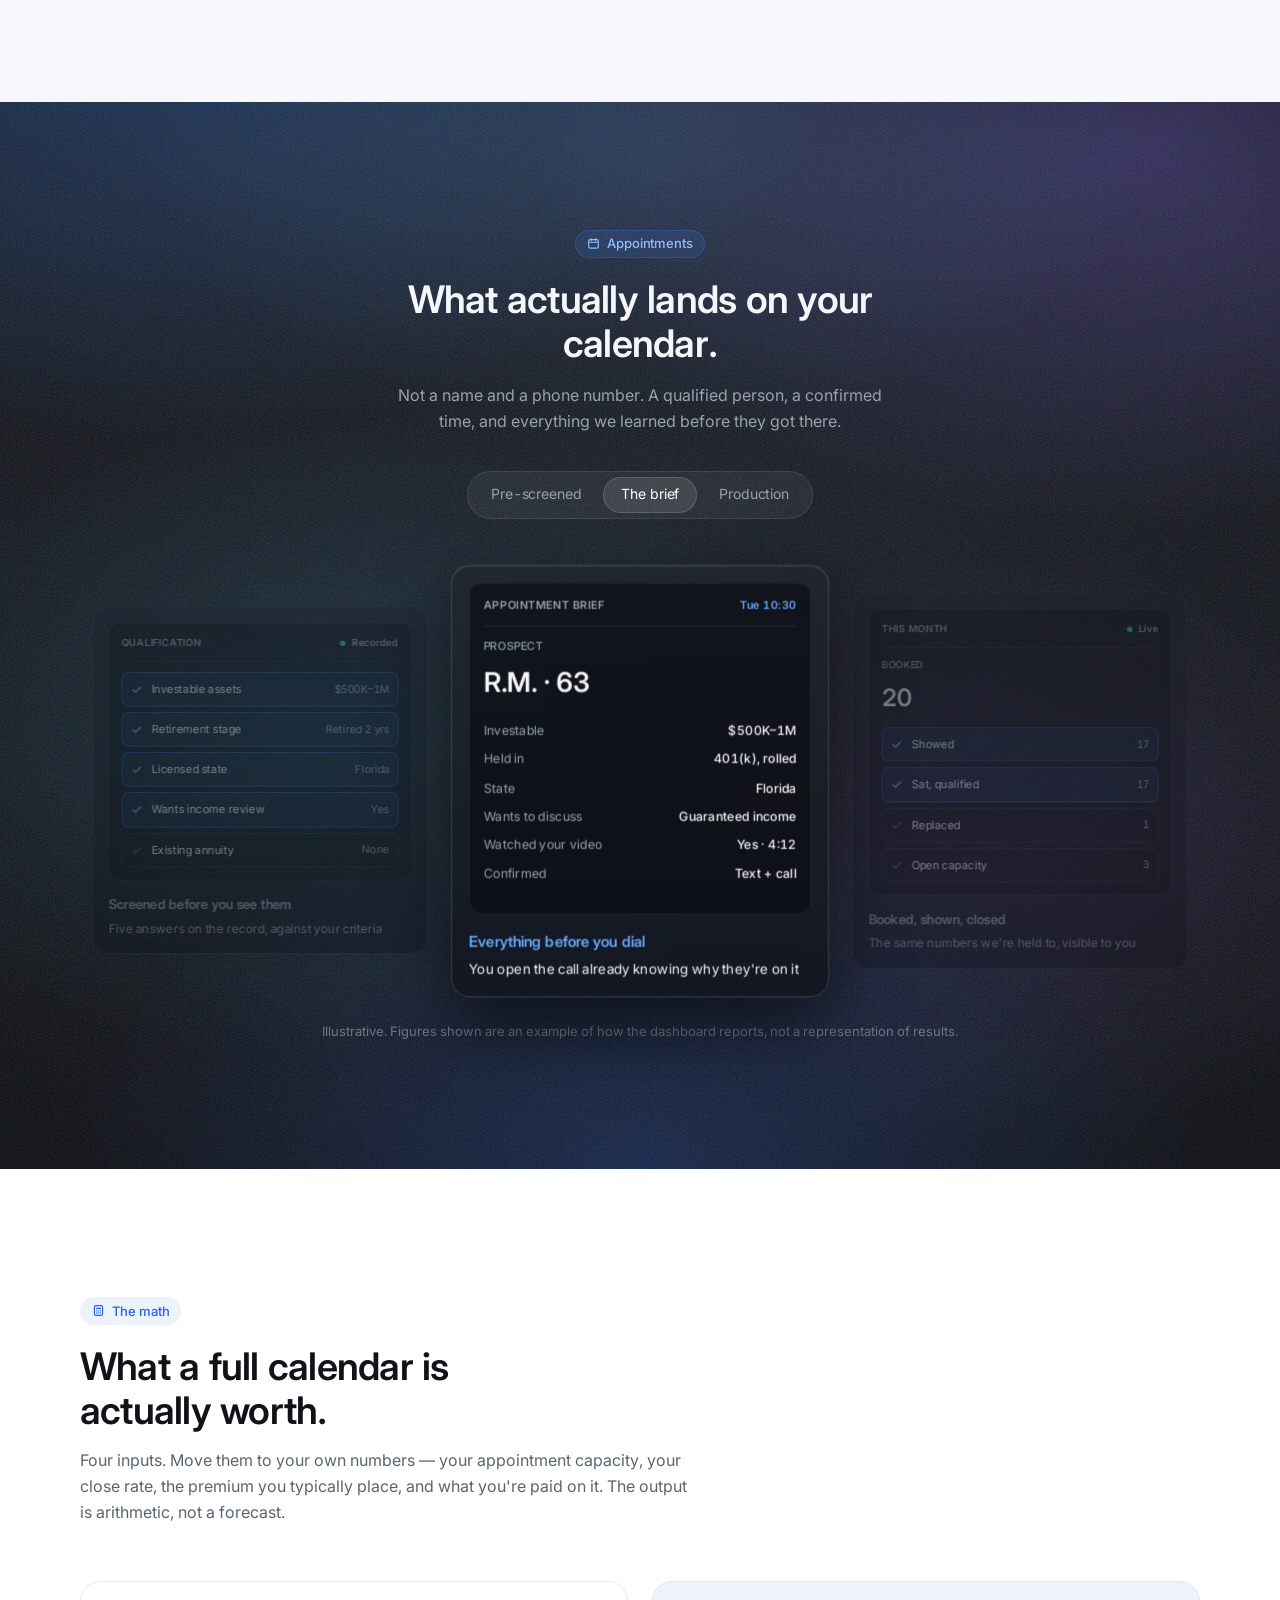
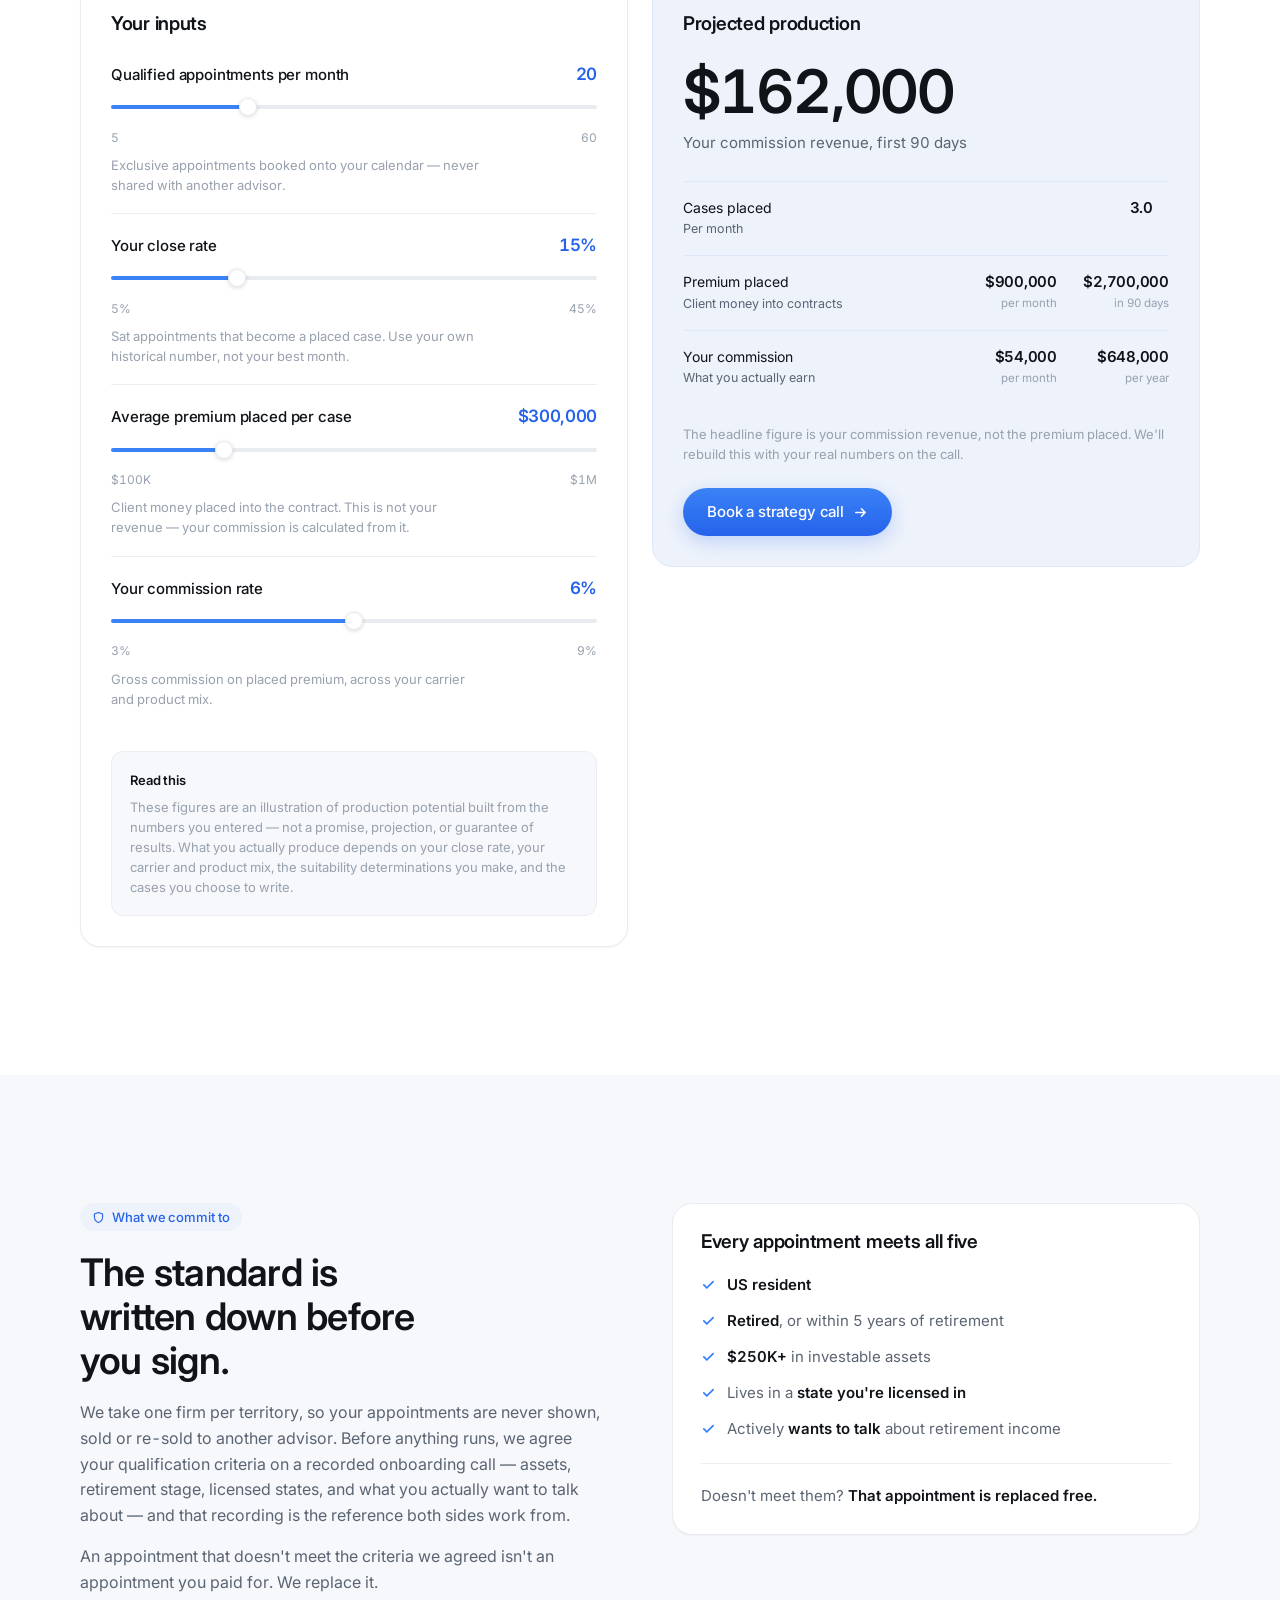
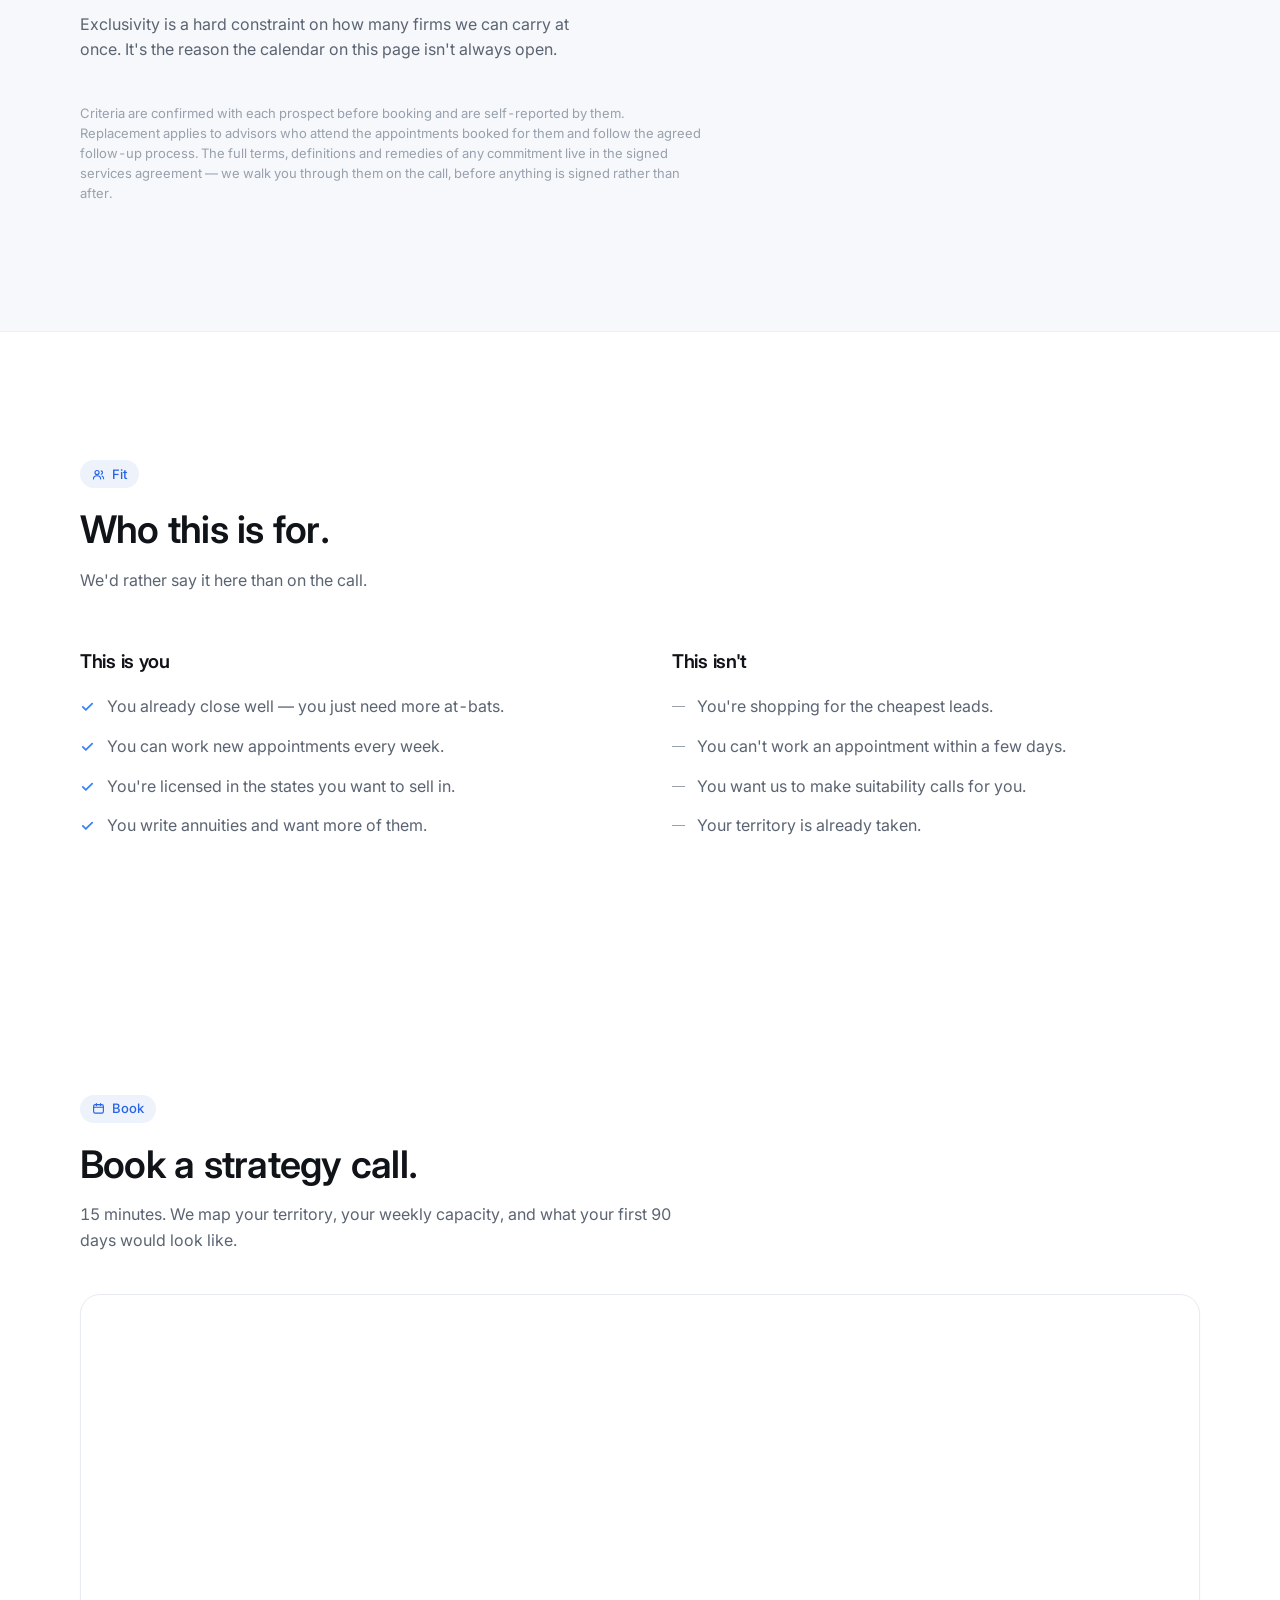
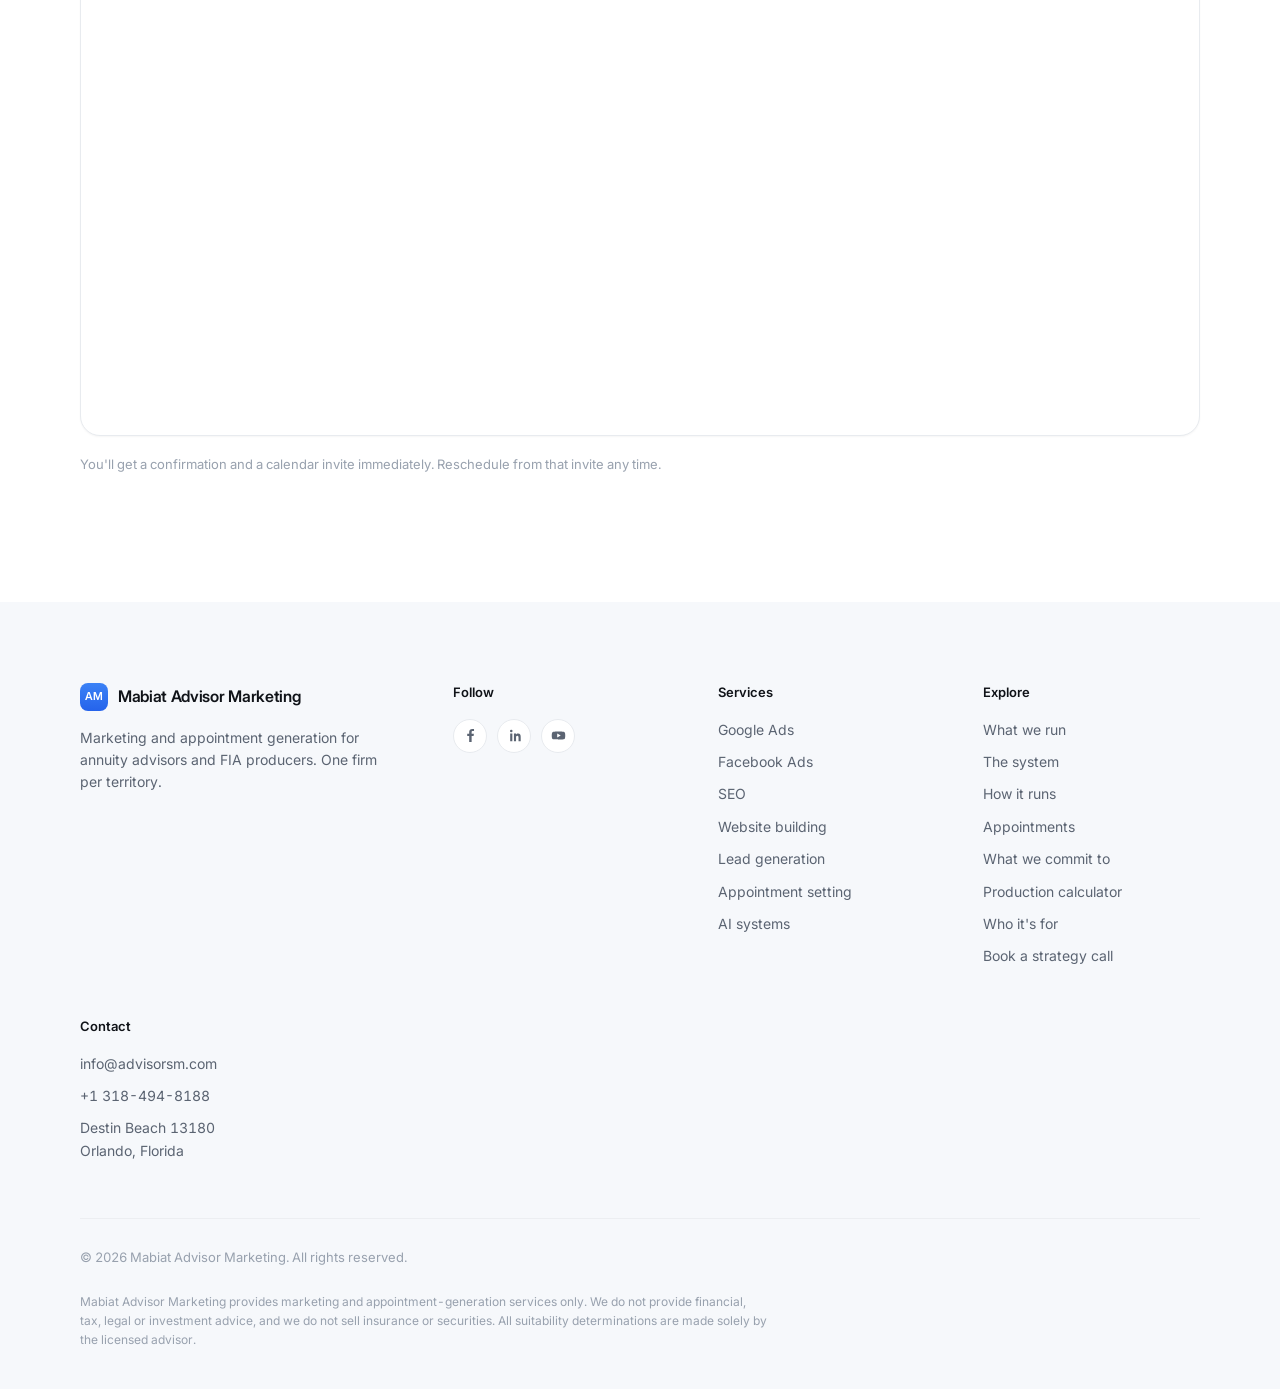
==== commit fa7523dc: "Match commas.com typography; aurora background behind Appointments Font: commas.com pairs Inter with" ====
--- a/index.html
+++ b/index.html
@@ -13,7 +13,7 @@
 
 <link rel="preconnect" href="https://fonts.googleapis.com">
 <link rel="preconnect" href="https://fonts.gstatic.com" crossorigin>
-<link href="https://fonts.googleapis.com/css2?family=Inter+Tight:wght@400;500;600&display=swap" rel="stylesheet">
+<link href="https://fonts.googleapis.com/css2?family=Inter:opsz,wght@14..32,400..700&display=swap" rel="stylesheet">
 <link rel="stylesheet" href="styles.css">
 <link rel="icon" href="data:image/svg+xml,<svg xmlns='http://www.w3.org/2000/svg' viewBox='0 0 32 32'><rect width='32' height='32' rx='8' fill='%232563EB'/><text x='16' y='21' font-family='sans-serif' font-size='13' font-weight='600' fill='white' text-anchor='middle'>M</text></svg>">
 </head>
--- a/styles.css
+++ b/styles.css
@@ -27,7 +27,11 @@
   --r-inner:   12px;
   --shadow:    0 1px 2px rgba(16, 19, 24, .04);
   --shadow-btn: 0 6px 18px rgba(37, 99, 235, .22);
-  --font: "Inter Tight", "Inter", -apple-system, BlinkMacSystemFont,
+  /* commas.com pairs Inter (text) with Inter Display (headings). Both are
+     the same variable family separated by the opsz axis, so one font load
+     covers both: body runs at its natural optical size, headings are
+     pinned to opsz 32 — which IS the Display cut. */
+  --font: "Inter", -apple-system, BlinkMacSystemFont,
           "Segoe UI", Helvetica, Arial, sans-serif;
 }
 
@@ -44,6 +48,12 @@
   -webkit-font-smoothing: antialiased;
   -moz-osx-font-smoothing: grayscale;
   font-variant-numeric: tabular-nums;
+  font-optical-sizing: auto;
+}
+
+/* Display cut — the Inter Display half of the pairing. */
+.display, .h2, .h2-lg, .h3, .big-num, .dm-big, .logo, .sc-cap b {
+  font-variation-settings: "opsz" 32;
 }
 img, svg { display: block; max-width: 100%; }
 h1, h2, h3, h4, p, ul, ol, figure { margin: 0; }
@@ -474,16 +484,45 @@
   --d-ink:   #F4F6F9;
   --d-ink-2: #99A2AE;
   position: relative;
-  background: #0B0D10;
+  isolation: isolate;
   color: var(--d-ink);
   text-align: center;
   overflow: hidden;
-}
+
+  /* Aurora mesh: four coloured lights over a deep base. Layered radials
+     rather than one glow, so the field has direction instead of a hotspot. */
+  background:
+    radial-gradient(1200px 700px at 10%  -8%, rgba( 59,130,246,.34), transparent 60%),
+    radial-gradient(1000px 620px at 90%   4%, rgba(129,110,255,.30), transparent 62%),
+    radial-gradient( 900px 560px at 50% 100%, rgba( 37, 99,235,.26), transparent 64%),
+    radial-gradient( 760px 480px at 24%  60%, rgba( 56,189,248,.13), transparent 66%),
+    radial-gradient( 700px 440px at 78%  70%, rgba(147,110,255,.12), transparent 66%),
+    radial-gradient(1400px 820px at 50%  42%, #141A24 0%, #0A0C11 64%),
+    #08090C;
+}
+
+/* Soft halo behind the headline, sitting above the mesh. */
 .showcase::before {
   content: "";
-  position: absolute; inset: -300px 0 auto 0; height: 900px;
-  background: radial-gradient(680px 380px at 50% 260px, rgba(59,130,246,.16) 0%, rgba(59,130,246,0) 70%);
+  position: absolute; inset: -260px 0 auto 0; height: 860px;
+  z-index: -1;
+  background: radial-gradient(720px 400px at 50% 300px, rgba(96,165,250,.18) 0%, rgba(96,165,250,0) 70%);
   pointer-events: none;
+}
+
+/* Film grain + vignette. The grain is what stops a dark gradient this
+   large from banding into visible stripes on an 8-bit display — it is
+   doing real work, not decoration. */
+.showcase::after {
+  content: "";
+  position: absolute; inset: 0;
+  z-index: -1;
+  pointer-events: none;
+  opacity: .5;
+  background:
+    radial-gradient(125% 82% at 50% 46%, transparent 56%, rgba(0,0,0,.40) 100%),
+    url("data:image/svg+xml,%3Csvg xmlns='http://www.w3.org/2000/svg' width='200' height='200'%3E%3Cfilter id='n'%3E%3CfeTurbulence type='fractalNoise' baseFrequency='.85' numOctaves='4' stitchTiles='stitch'/%3E%3C/filter%3E%3Crect width='200' height='200' filter='url(%23n)' opacity='.4'/%3E%3C/svg%3E");
+  background-size: cover, 200px 200px;
 }
 .showcase > .container { position: relative; }
 .showcase .h2 { margin: 20px auto 0; max-width: 20ch; color: var(--d-ink); }
@@ -520,10 +559,16 @@
   gap: 20px; align-items: center;
   margin-top: 56px;
 }
+/* Glass over the mesh: translucent so the aurora reads through the cards
+   instead of being blocked by them. Solid --d-card is the fallback for
+   engines without backdrop-filter. */
 .sc {
   position: relative; text-align: left;
   background: var(--d-card);
-  border: 1px solid var(--d-line);
+  background: linear-gradient(180deg, rgba(32,37,46,.74), rgba(16,19,25,.80));
+  -webkit-backdrop-filter: blur(14px) saturate(125%);
+  backdrop-filter: blur(14px) saturate(125%);
+  border: 1px solid rgba(255,255,255,.08);
   border-radius: 18px;
   padding: 16px;
   transition: transform .3s ease, opacity .3s ease, box-shadow .3s ease;
@@ -534,8 +579,8 @@
   transform: scale(1.05);
   opacity: 1;
   z-index: 2;
-  box-shadow: 0 24px 60px rgba(0,0,0,.5);
-  border-color: #333944;
+  box-shadow: 0 28px 70px rgba(0,0,0,.6), inset 0 1px 0 rgba(255,255,255,.10);
+  border-color: rgba(255,255,255,.15);
 }
 .sc-cap { margin-top: 14px; }
 .sc-cap b {
@@ -548,8 +593,8 @@
 
 /* dark inner mockups */
 .dm {
-  background: #0E1116;
-  border: 1px solid var(--d-line);
+  background: rgba(8,10,14,.55);
+  border: 1px solid rgba(255,255,255,.07);
   border-radius: 12px;
   padding: 13px;
 }
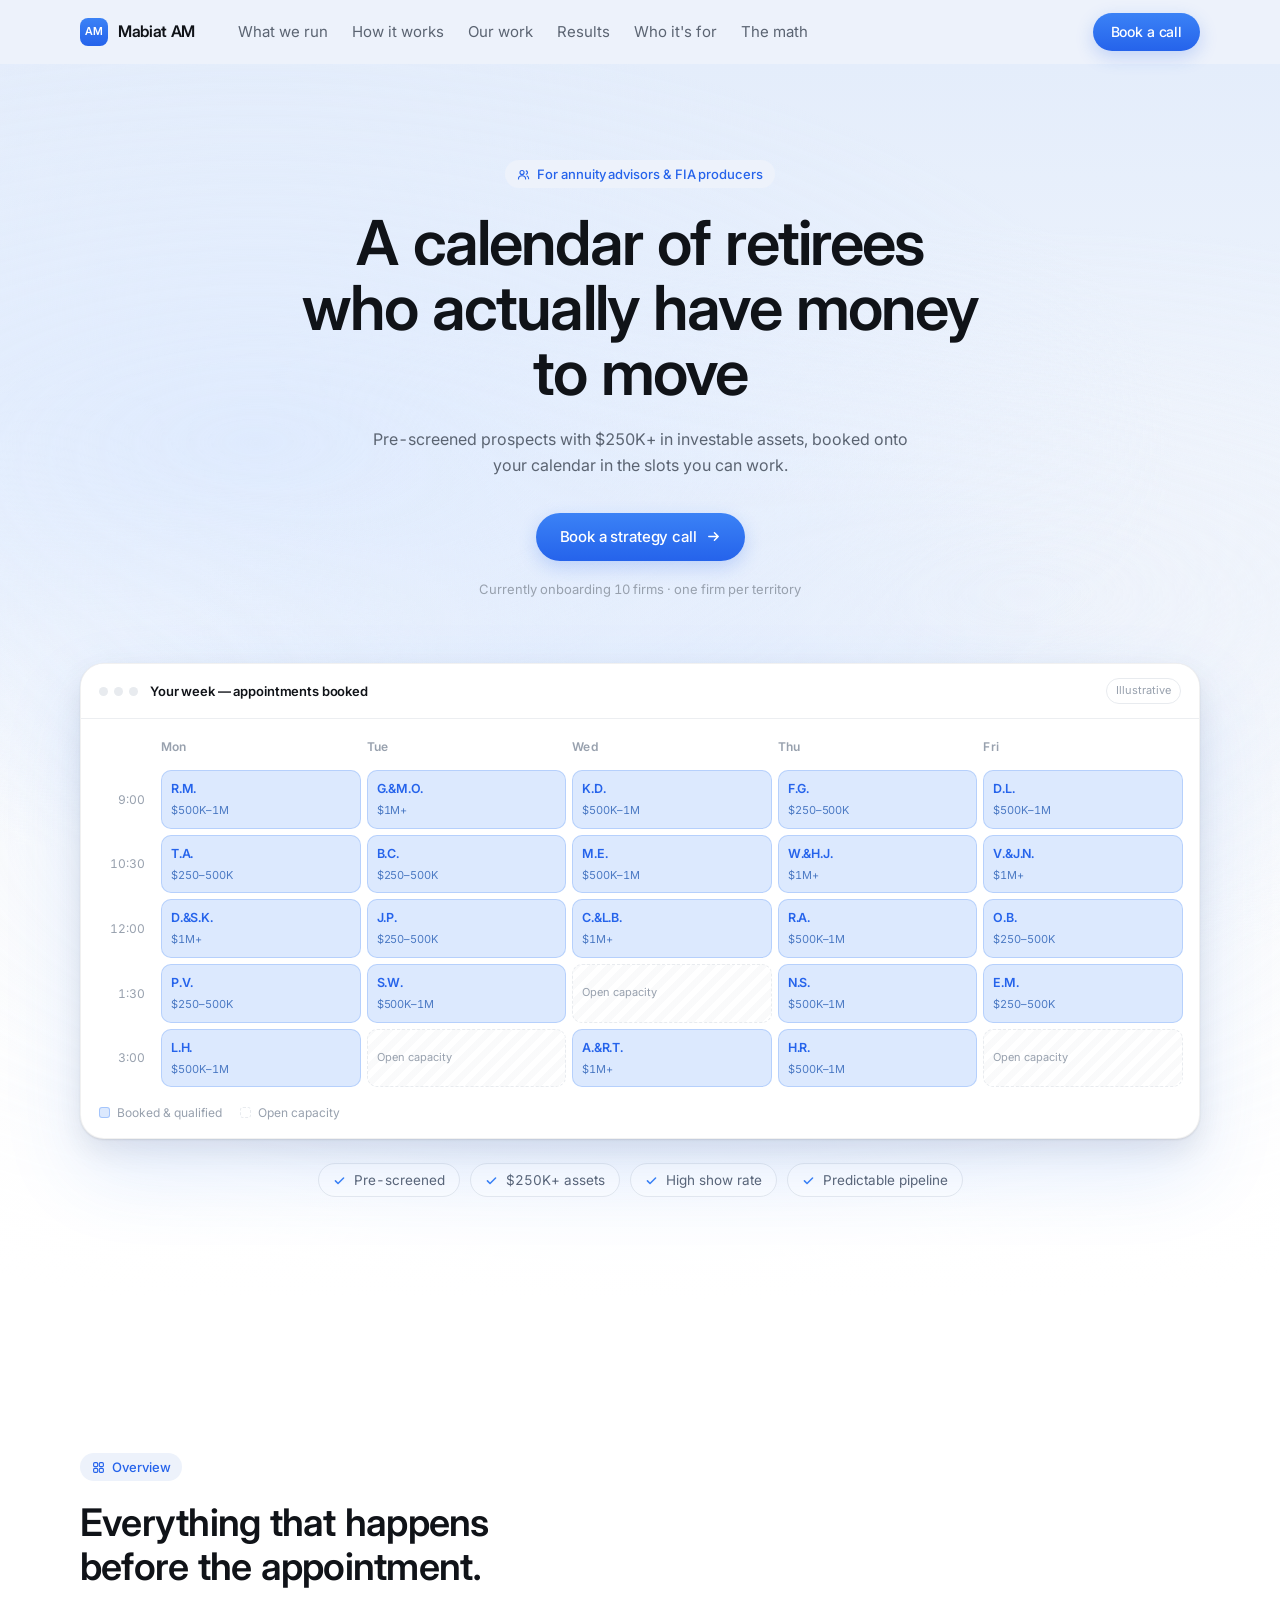
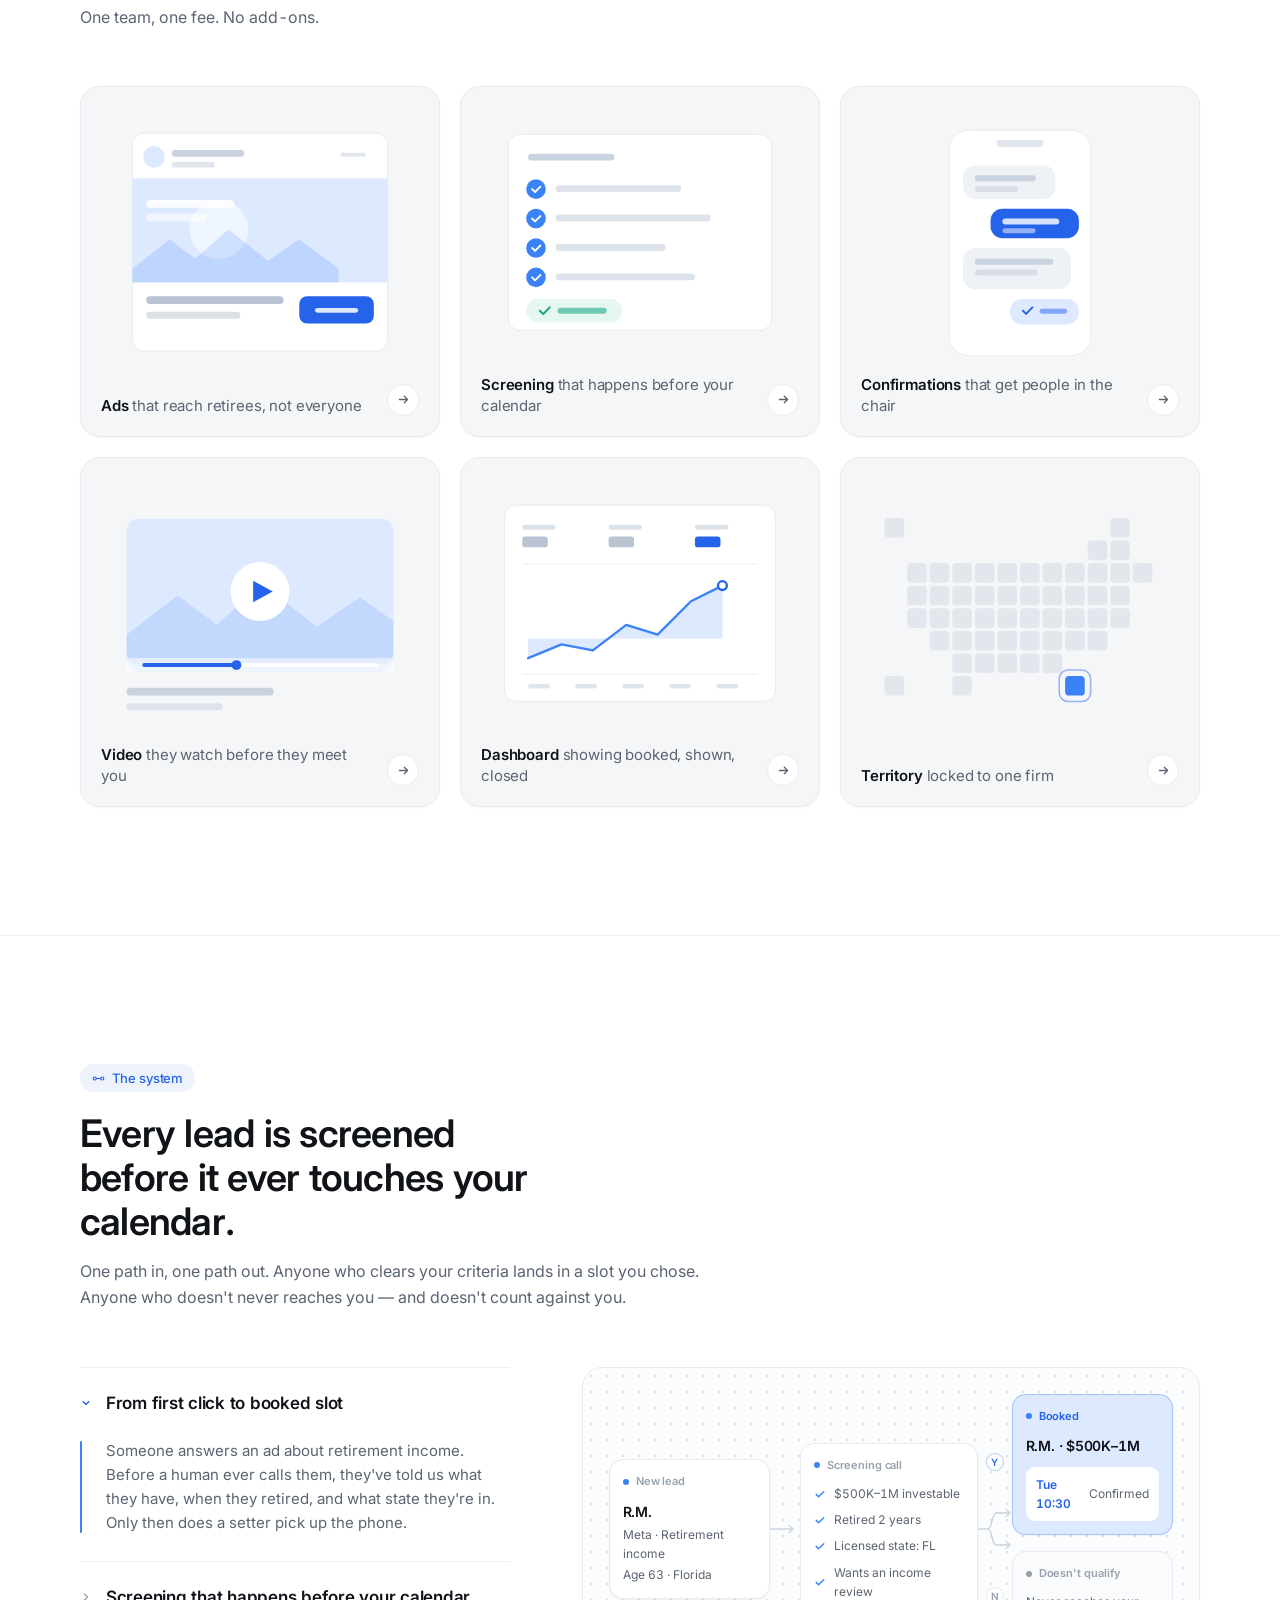
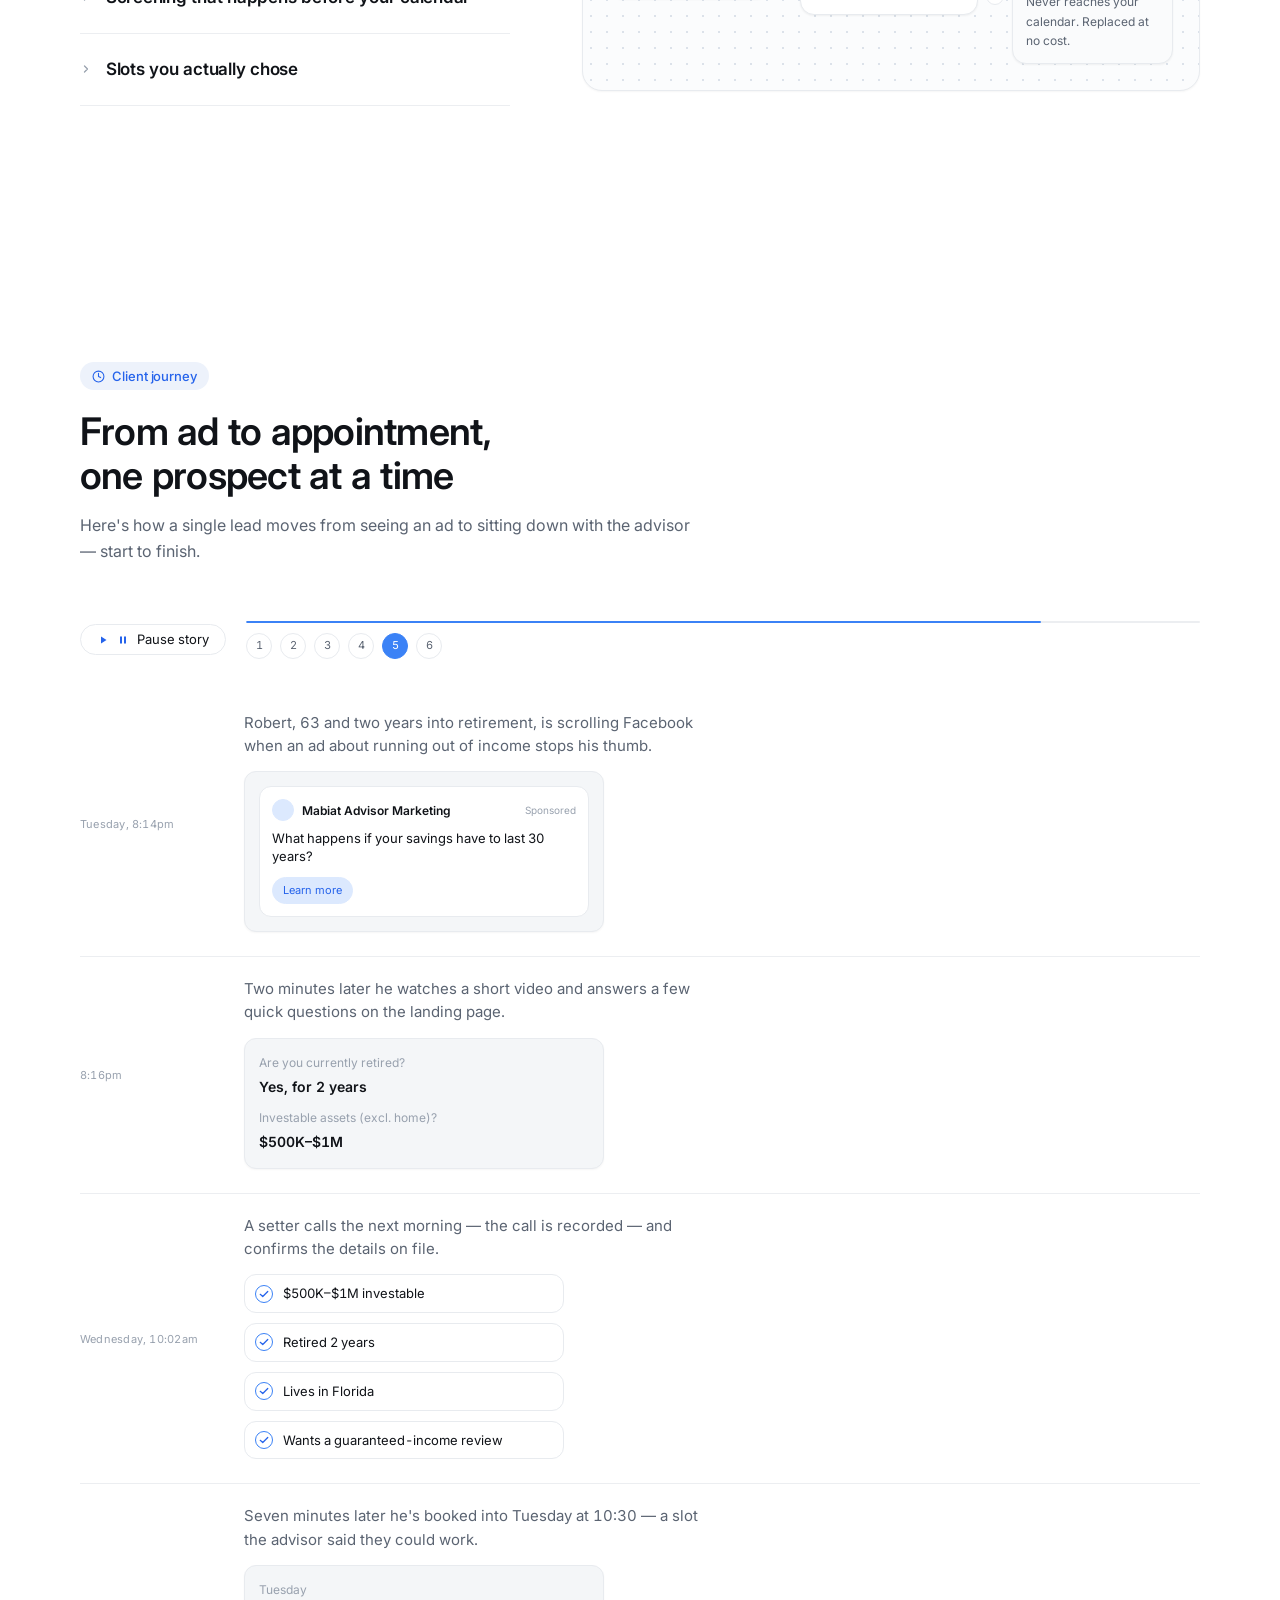
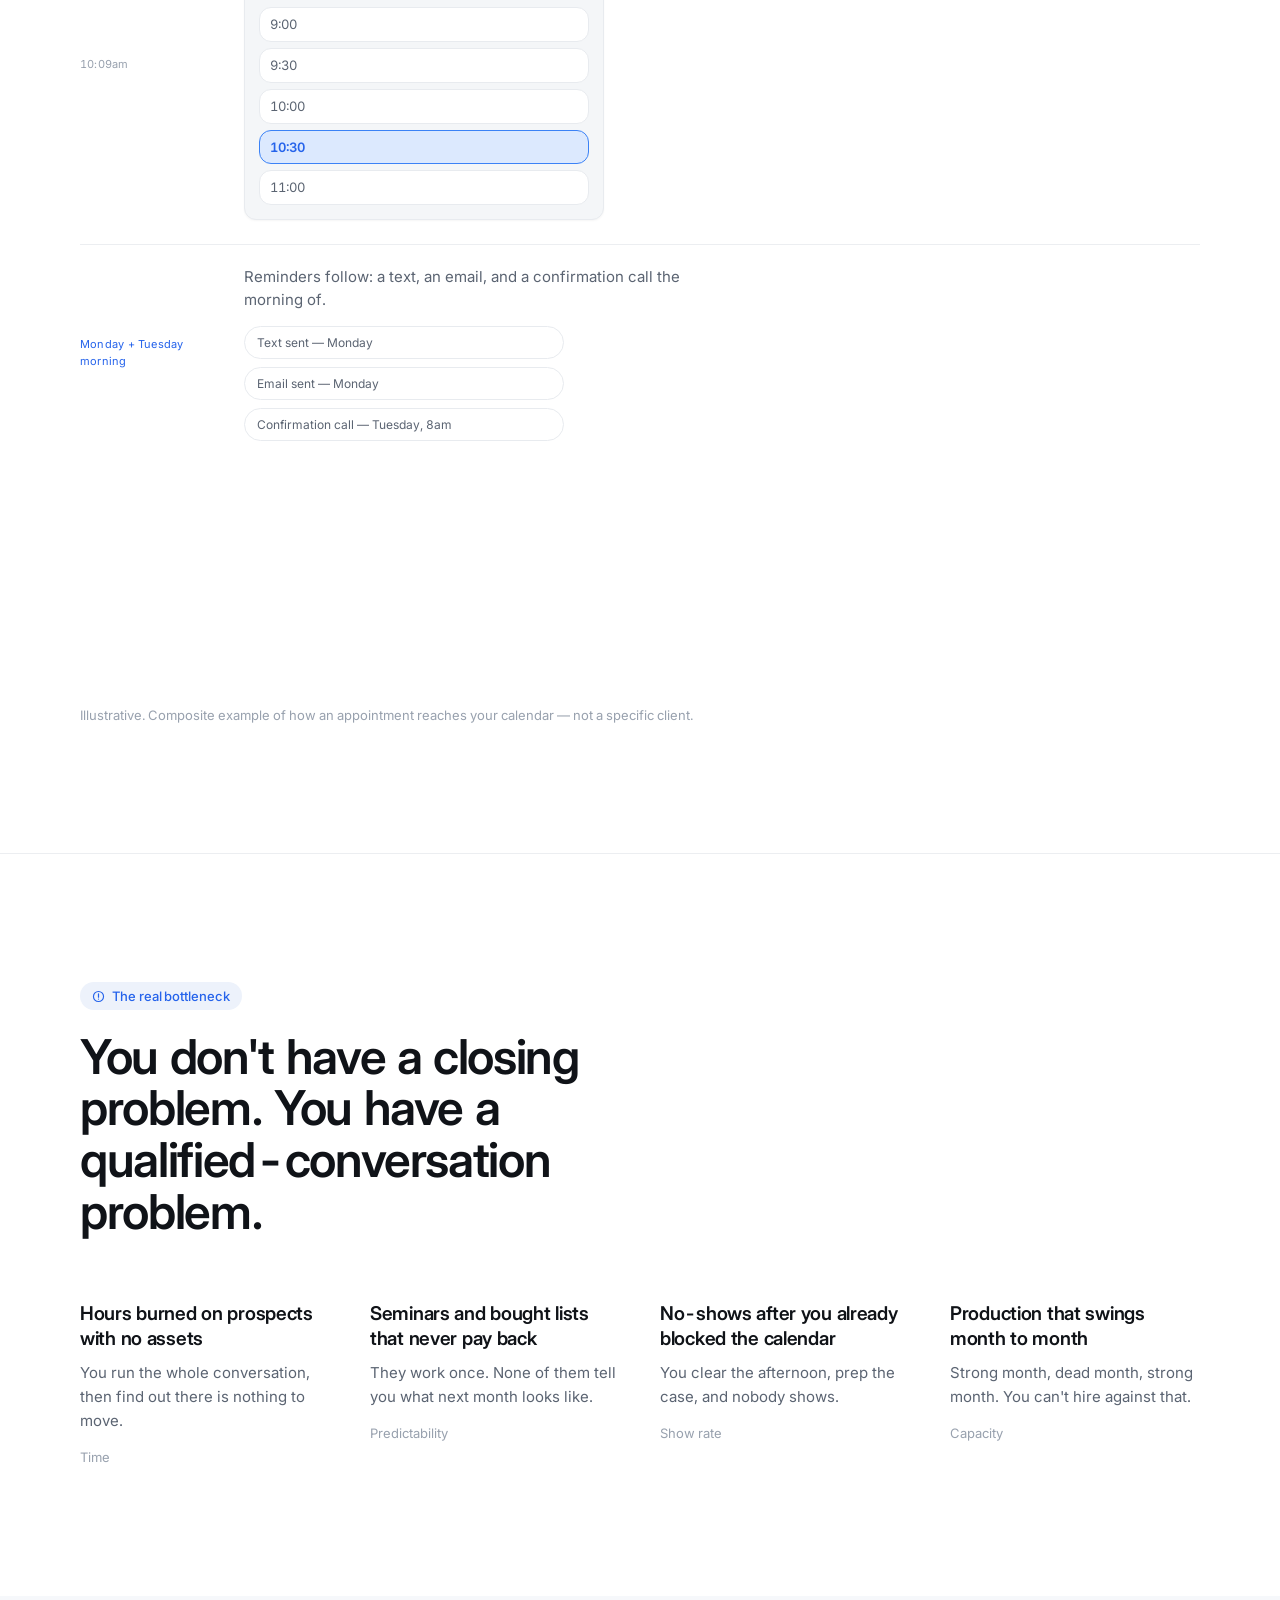
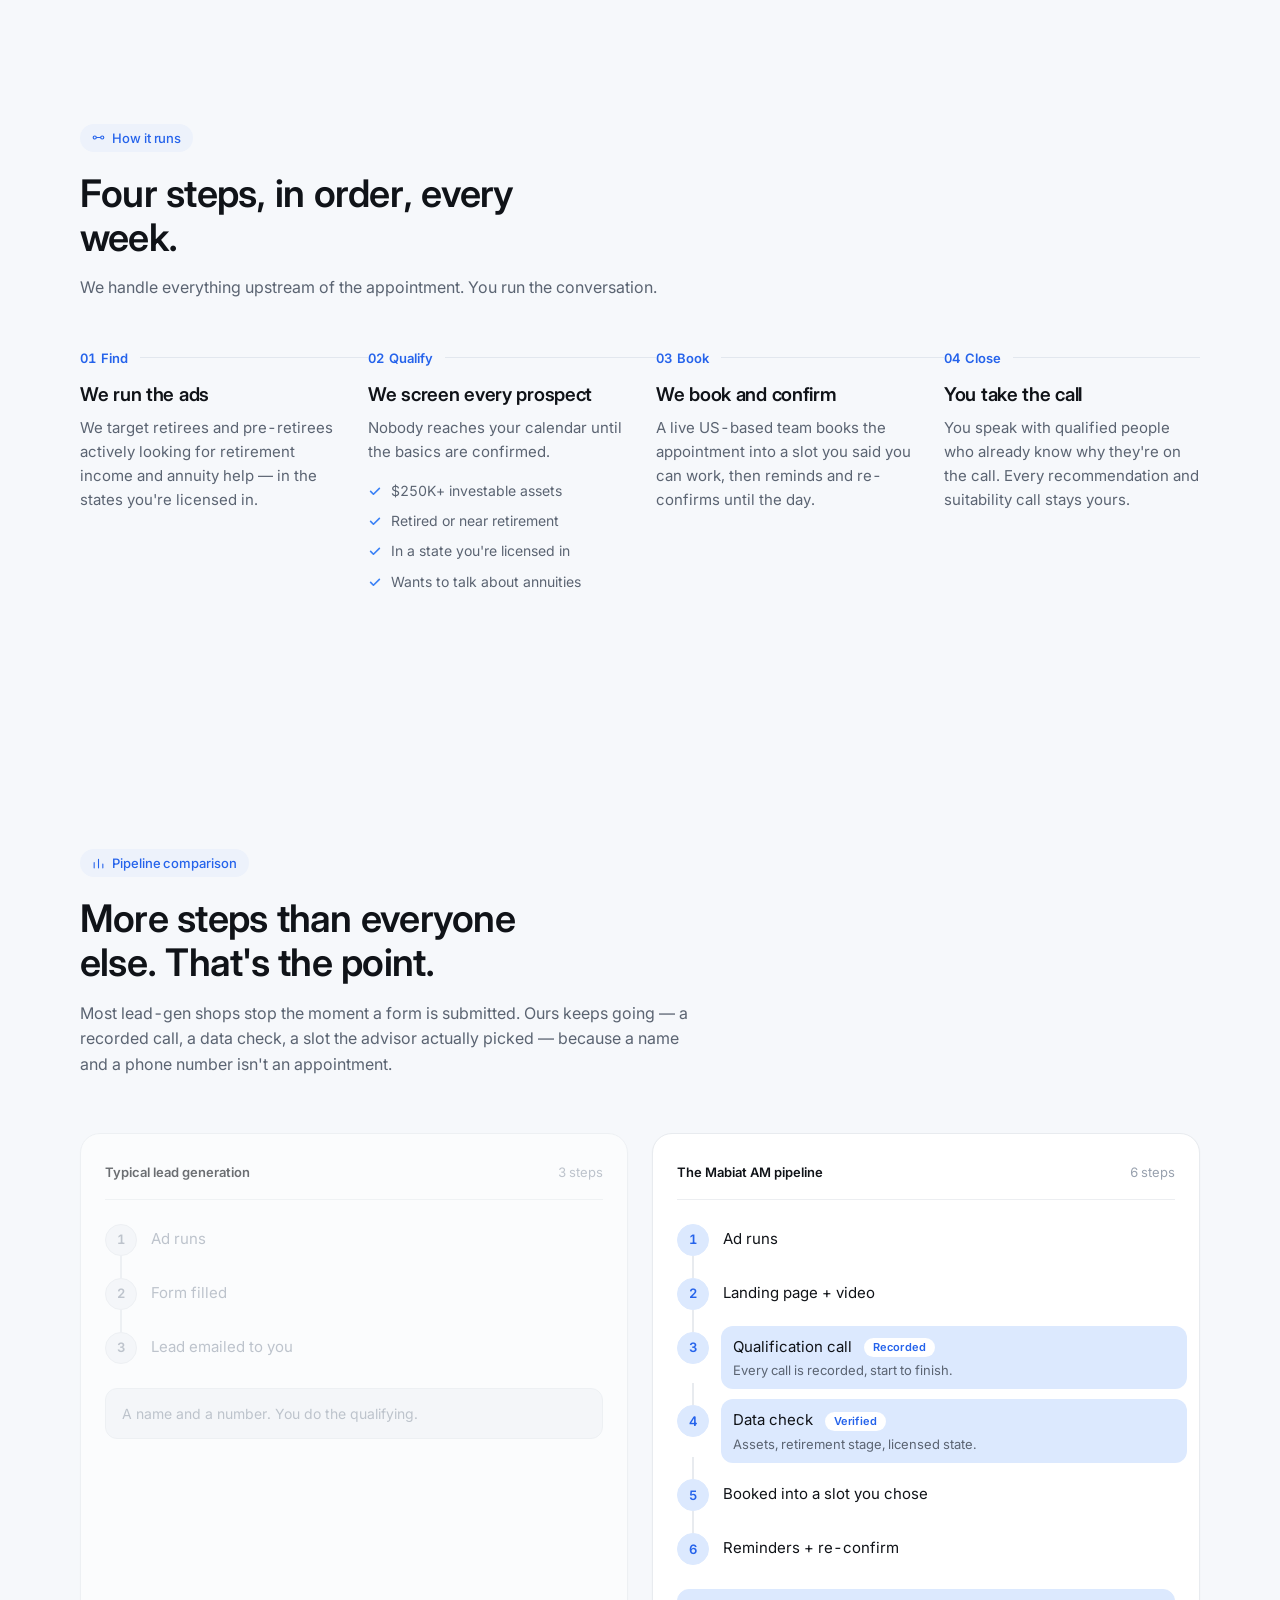
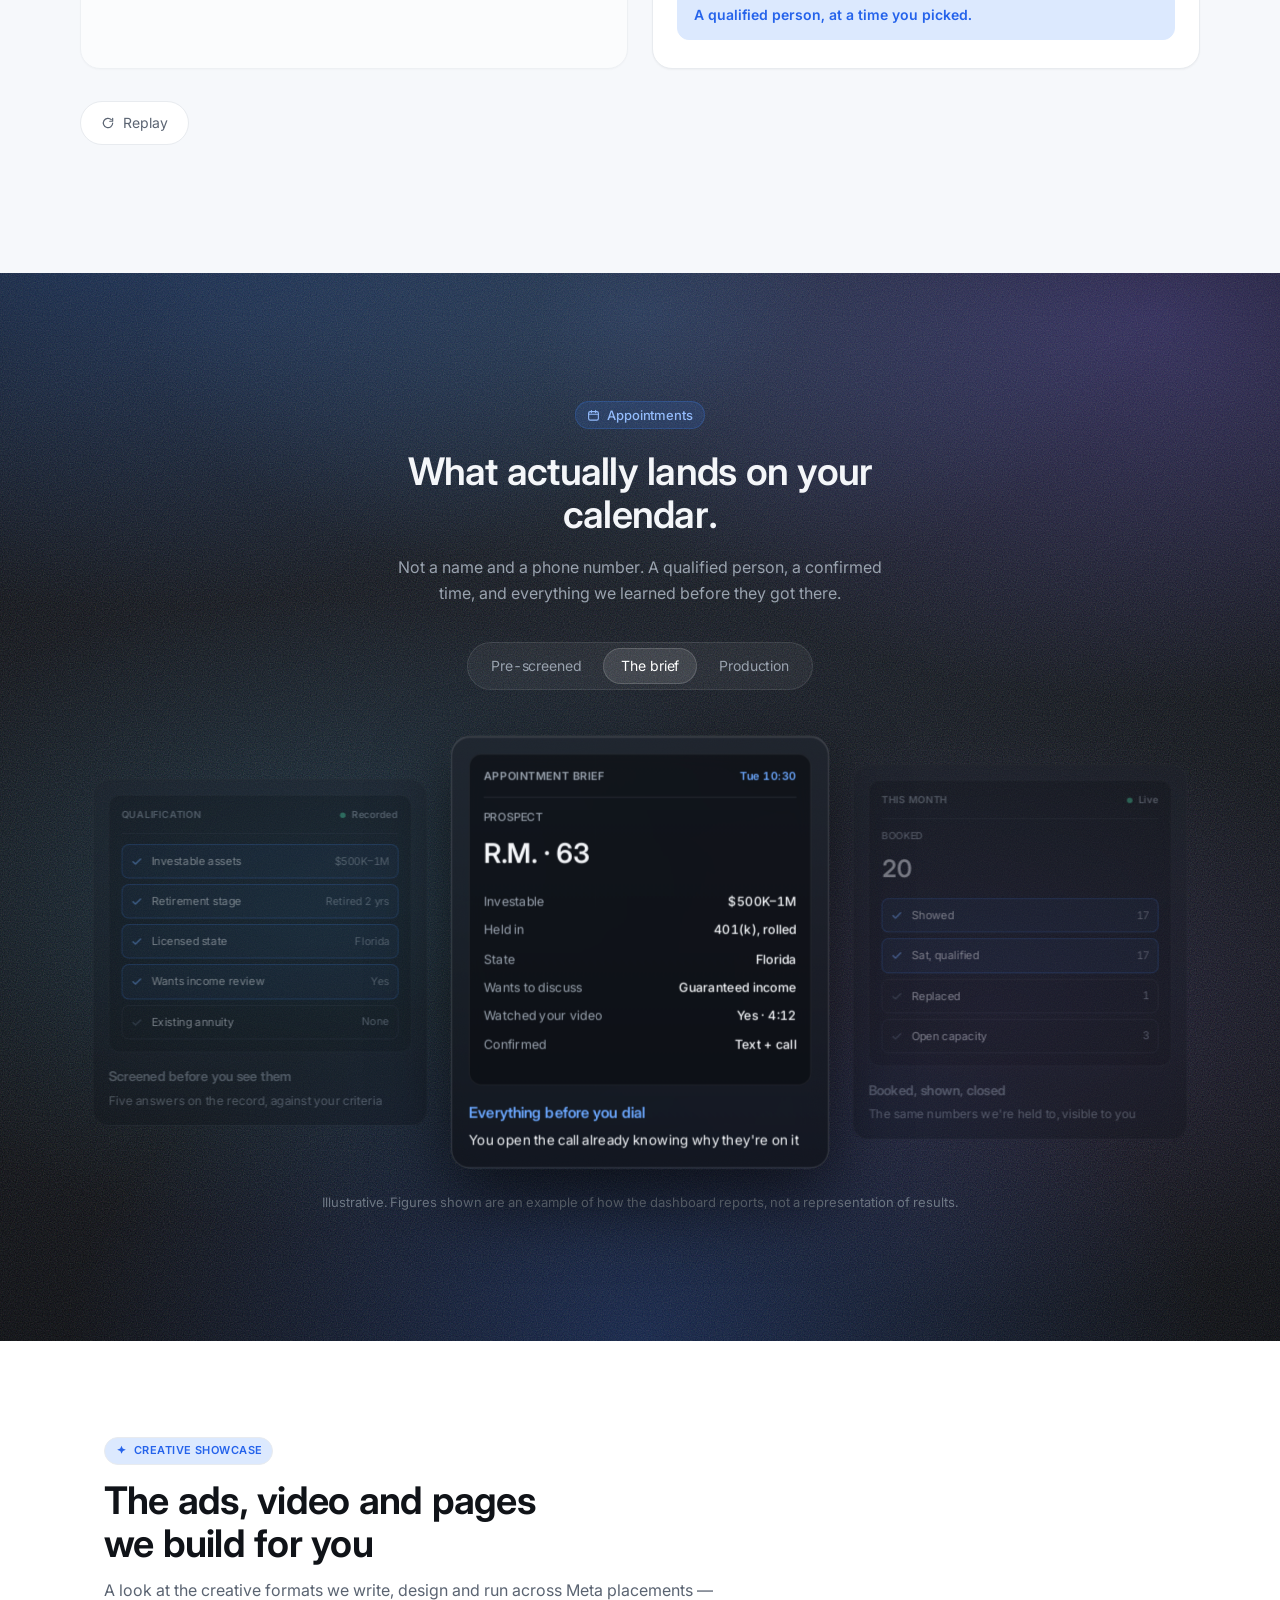
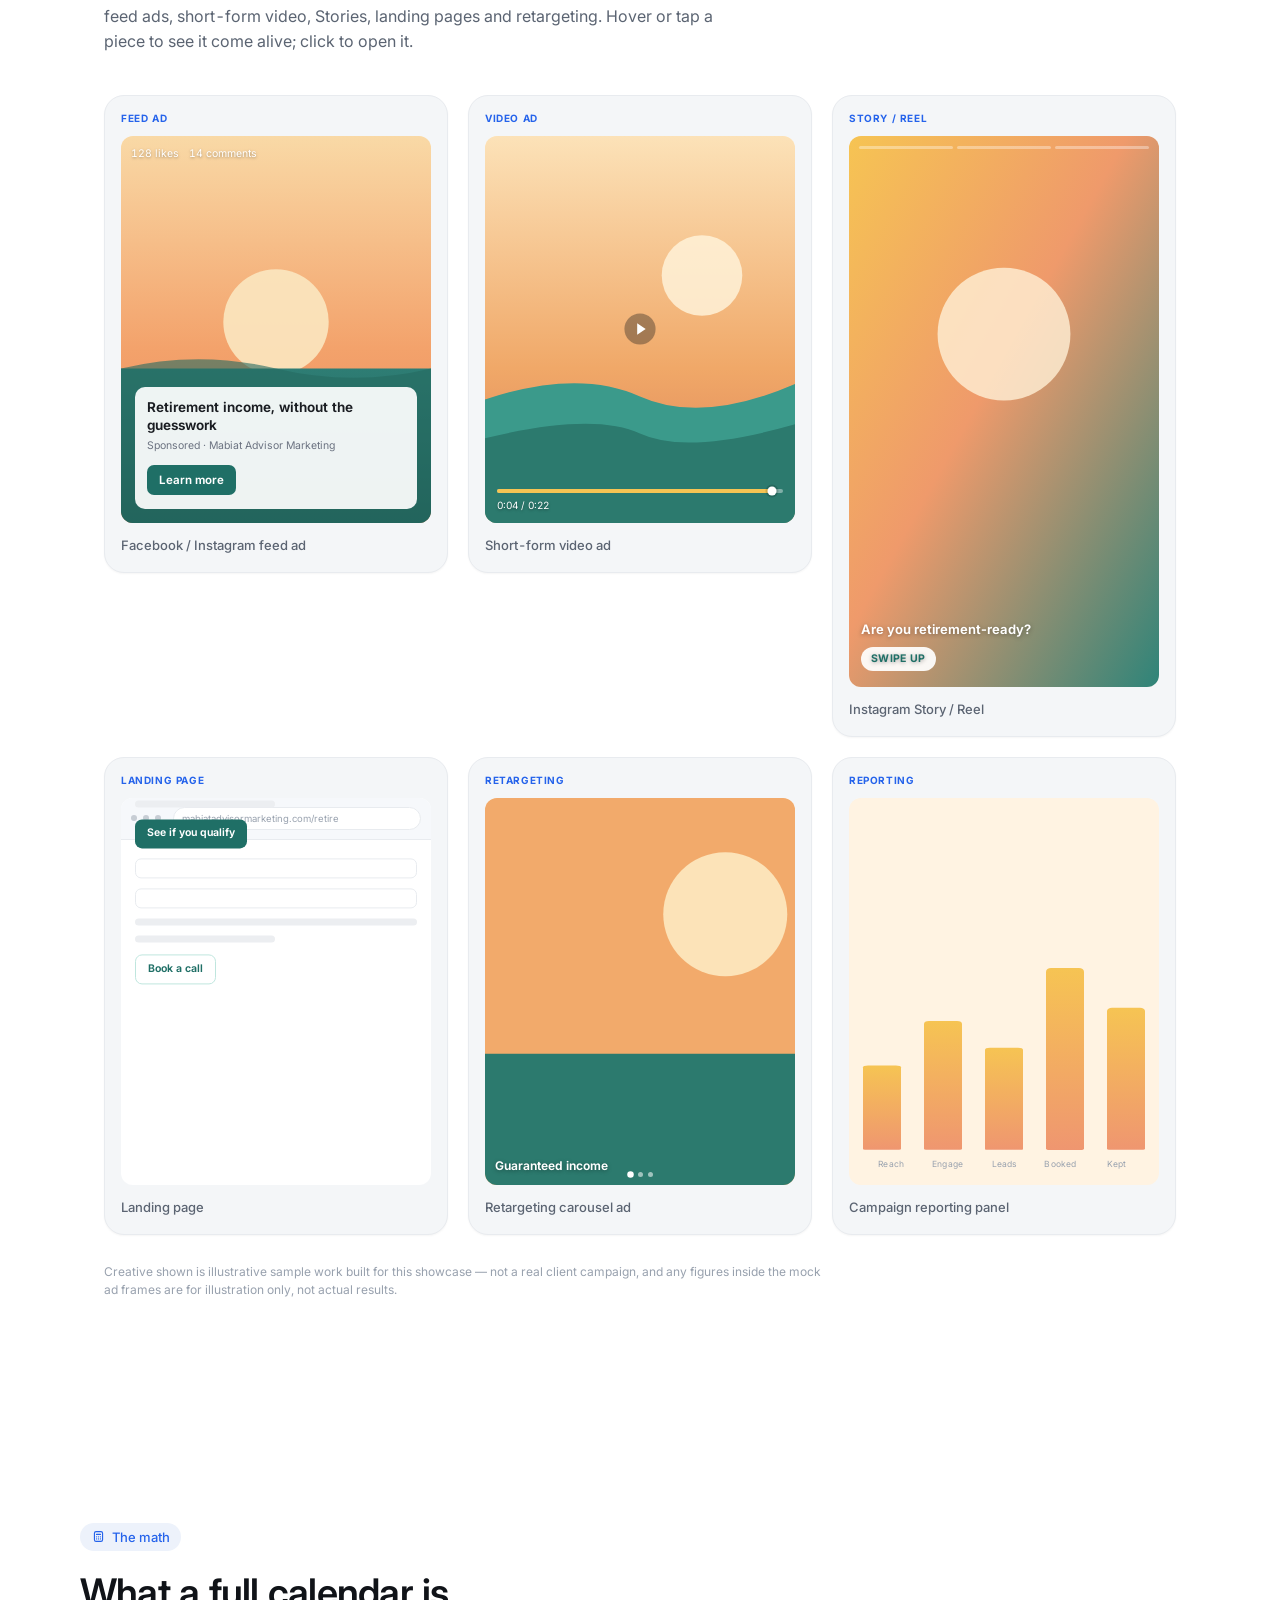
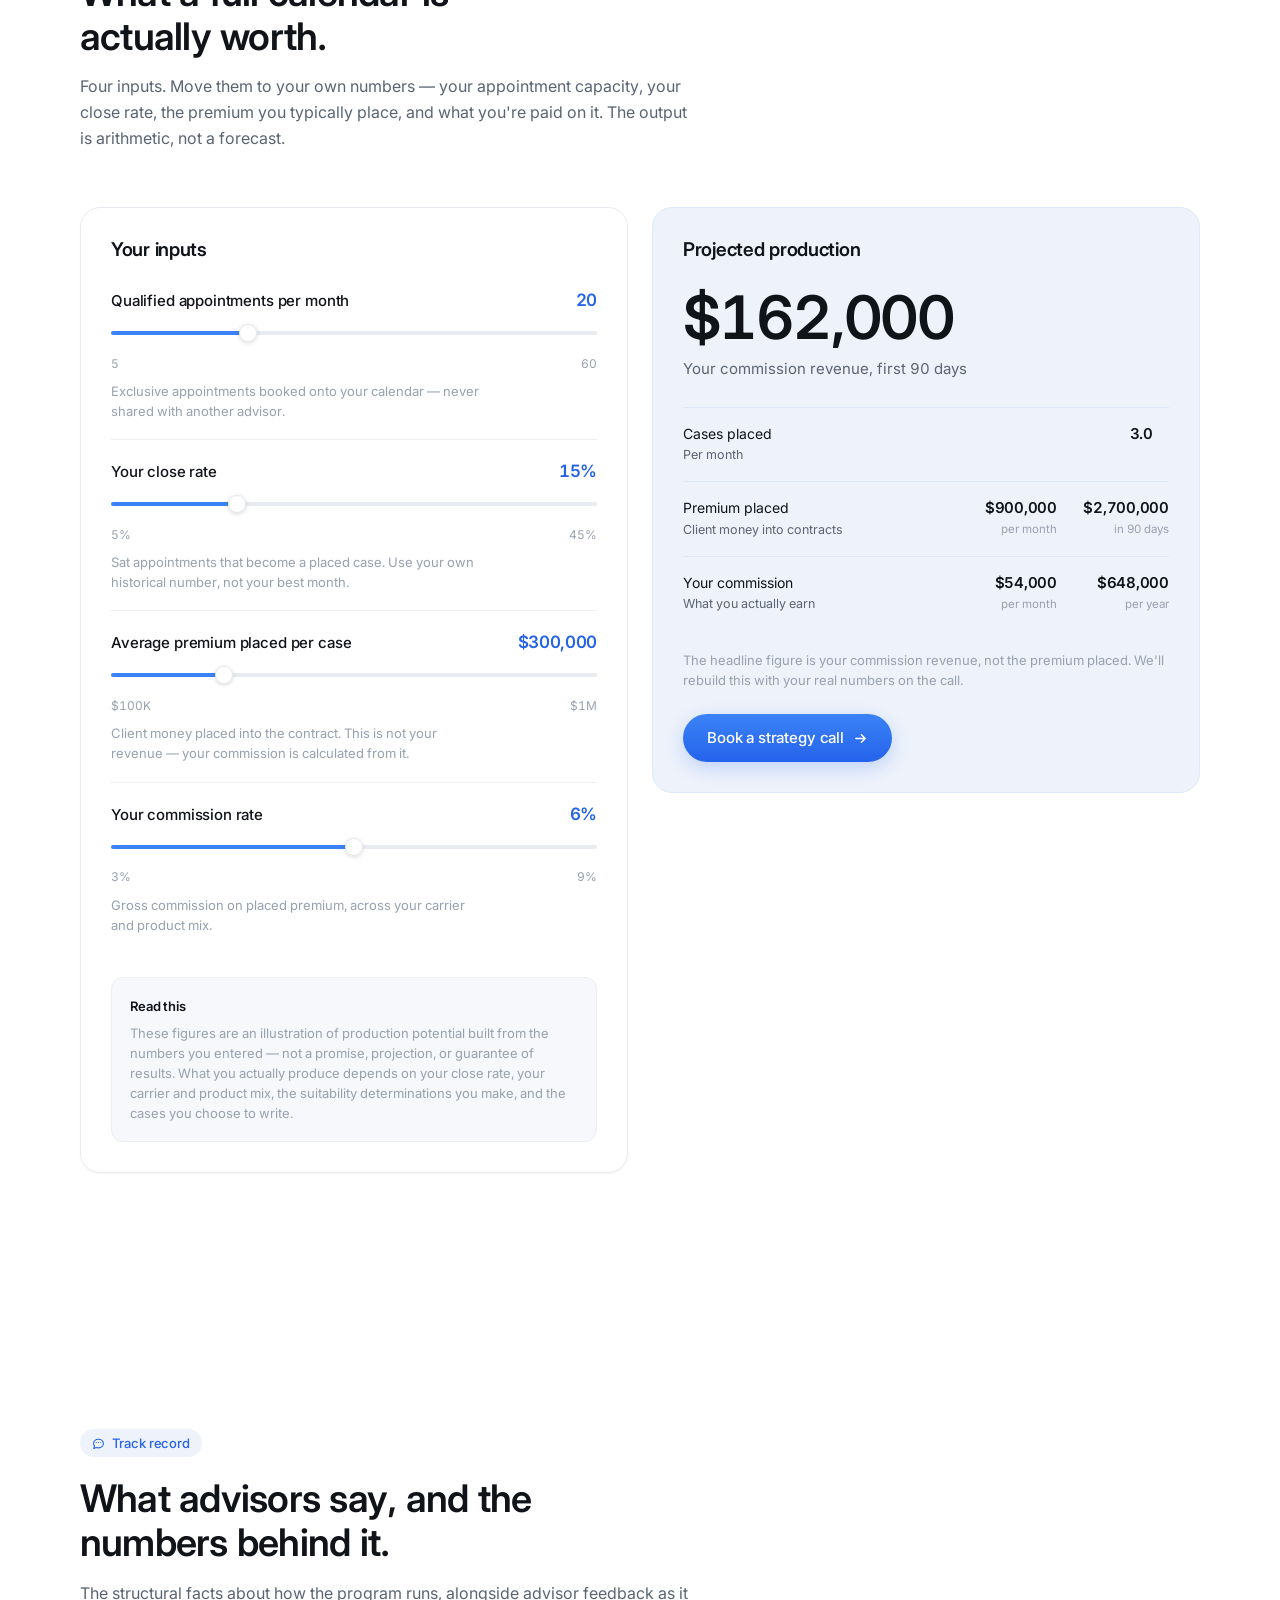
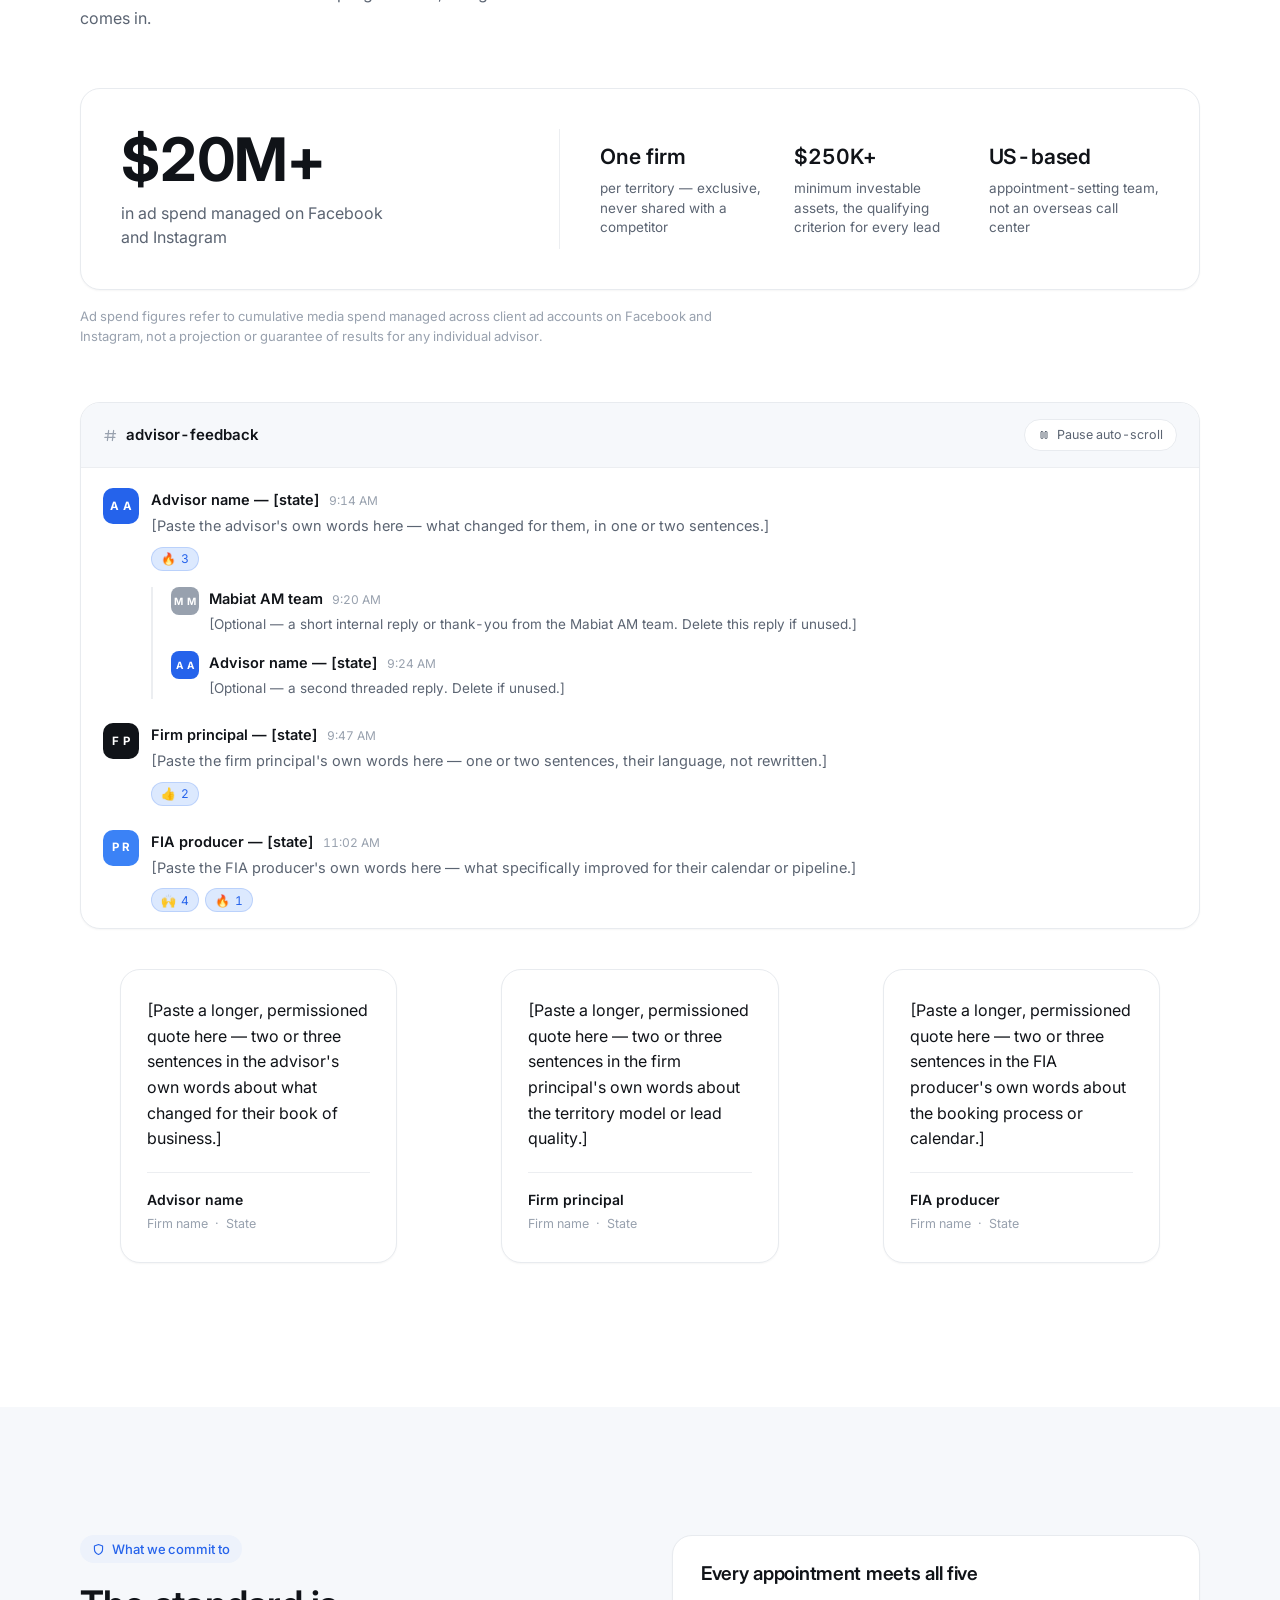
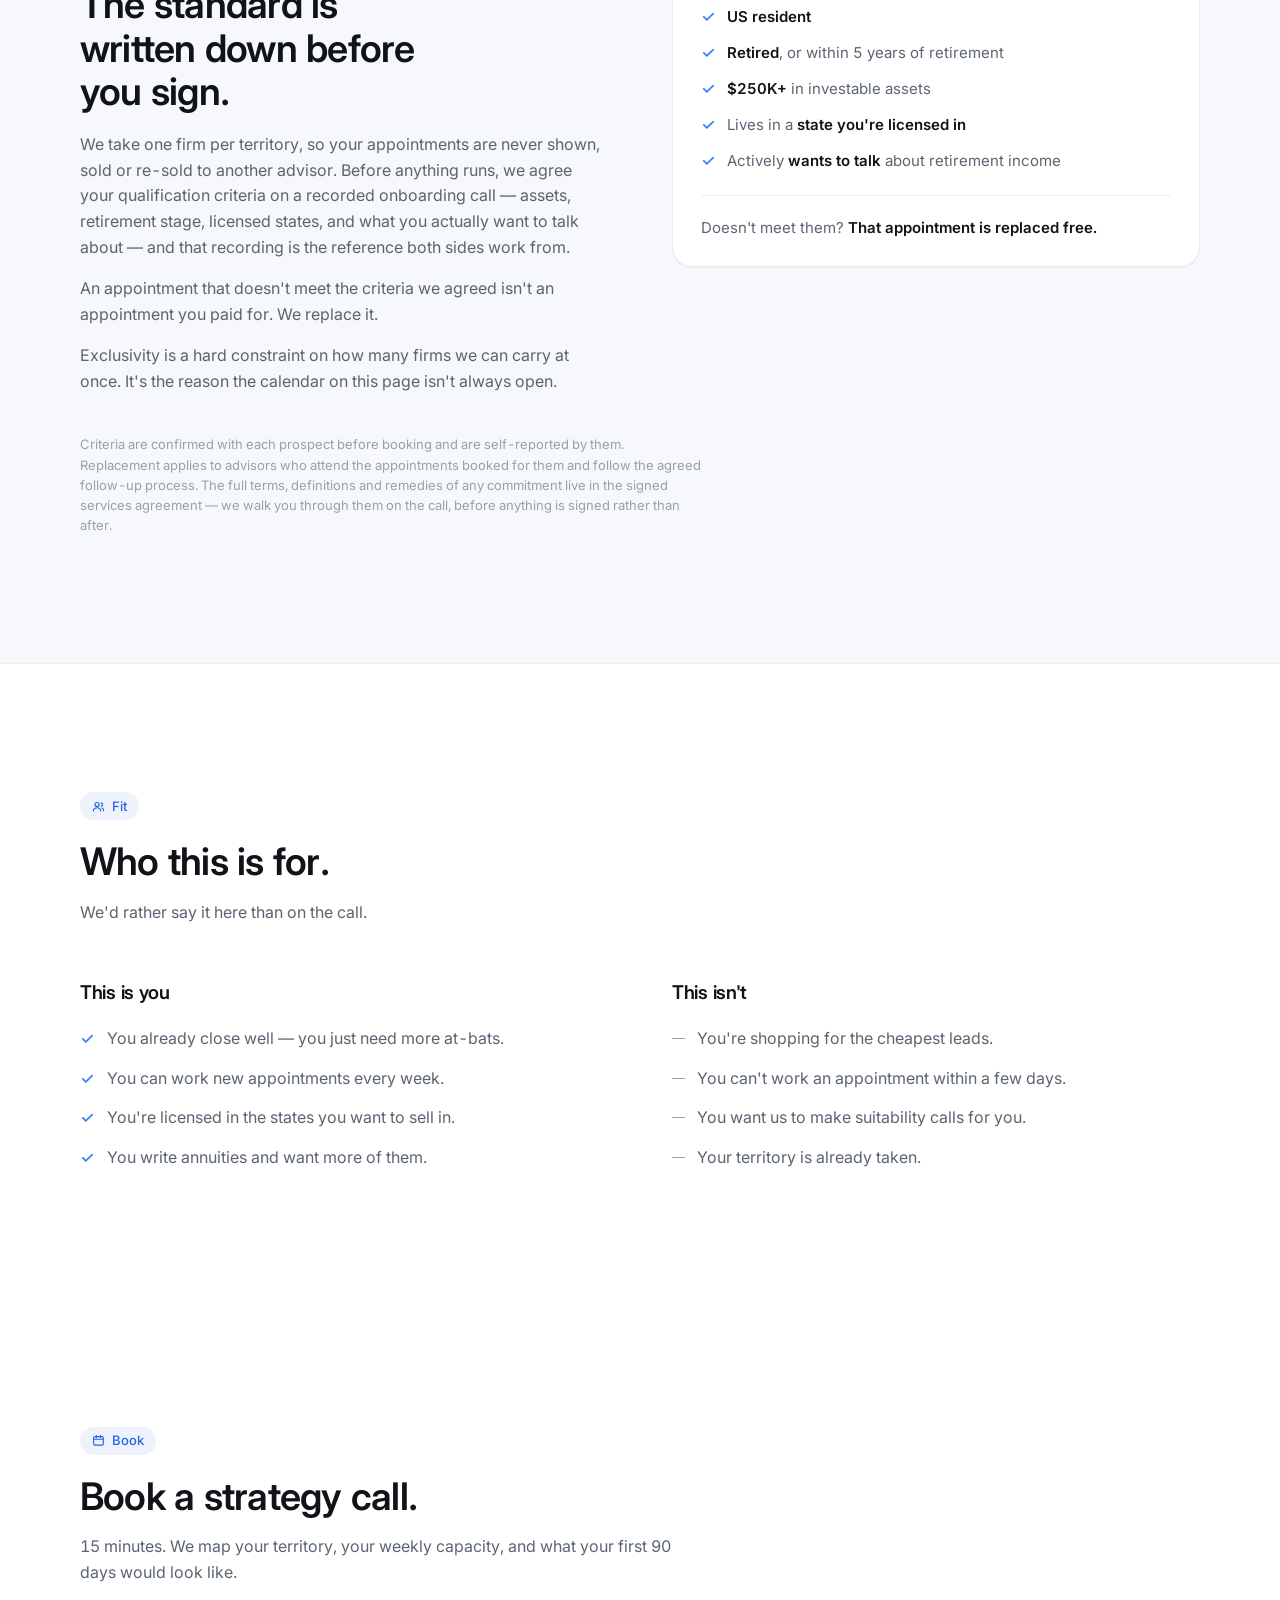
==== commit b003a744: "Flatten nav; add story, comparison, creative and results sections Nav: dropdowns removed entirely — " ====
--- a/index.html
+++ b/index.html
@@ -45,35 +45,14 @@
       <span>Mabiat AM</span>
     </a>
 
+    <!-- Flat nav: one link, one destination. No dropdowns. -->
     <nav class="nav-links" aria-label="Primary">
-      <div class="nav-item" data-dropdown>
-        <a class="nav-link" href="#services" aria-haspopup="true" aria-expanded="false">
-          Services <svg class="chev" aria-hidden="true"><use href="#i-chev"/></svg>
-        </a>
-        <div class="nav-panel">
-          <a href="#services"><b>Ads</b>Reach retirees, not everyone</a>
-          <a href="#services"><b>Screening</b>Before your calendar, not on it</a>
-          <a href="#services"><b>Booking &amp; confirmation</b>People in the chair</a>
-          <a href="#services"><b>Dashboard</b>Booked, shown, closed</a>
-          <a href="#system"><b>The system</b>How a lead becomes a booked slot</a>
-          <a href="#appointments"><b>Appointments</b>What actually lands on your calendar</a>
-        </div>
-      </div>
-
-      <div class="nav-item" data-dropdown>
-        <a class="nav-link" href="#fit" aria-haspopup="true" aria-expanded="false">
-          Who it's for <svg class="chev" aria-hidden="true"><use href="#i-chev"/></svg>
-        </a>
-        <div class="nav-panel">
-          <a href="#fit"><b>Annuity advisors</b>You close well, you need at-bats</a>
-          <a href="#fit"><b>FIA producers</b>Licensed, with weekly capacity</a>
-          <a href="#commitment"><b>What we commit to</b>Criteria and replacement</a>
-        </div>
-      </div>
-
-      <div class="nav-item">
-        <a class="nav-link" href="#math">The math</a>
-      </div>
+      <a class="nav-link" href="#services">What we run</a>
+      <a class="nav-link" href="#how">How it works</a>
+      <a class="nav-link" href="#creative">Our work</a>
+      <a class="nav-link" href="#results">Results</a>
+      <a class="nav-link" href="#fit">Who it's for</a>
+      <a class="nav-link" href="#math">The math</a>
     </nav>
 
     <button class="nav-toggle" id="navToggle" aria-label="Open menu" aria-expanded="false" aria-controls="nav">
@@ -87,7 +66,16 @@
 <main id="main">
 
 <!-- ===== 1 · HERO ===== -->
-<section class="hero" id="top">
+<section class="hero hb-stage" id="top">
+  <!-- Atmospheric backdrop, painted behind the hero content.
+       Layer order: sky → haze → silhouette → bloom → grain → fade-to-white. -->
+  <div class="hb-sky" aria-hidden="true"></div>
+  <div class="hb-haze" aria-hidden="true"></div>
+  <div class="hb-silhouette" aria-hidden="true"></div>
+  <div class="hb-bloom" aria-hidden="true"></div>
+  <div class="hb-grain" aria-hidden="true"></div>
+  <div class="hb-fade-bottom" aria-hidden="true"></div>
+
   <div class="container">
     <span class="pill"><svg aria-hidden="true"><use href="#i-users"/></svg> For annuity advisors &amp; FIA producers</span>
 
@@ -441,6 +429,171 @@
   </div>
 </section>
 
+<!-- ===== STORY: animated client-journey narrative ===== -->
+<section id="story" class="story">
+  <div class="container">
+
+    <header class="sec-head">
+      <span class="pill">
+        <svg width="14" height="14" viewBox="0 0 24 24" fill="none" aria-hidden="true">
+          <path d="M12 2a10 10 0 1 0 0 20 10 10 0 0 0 0-20Zm0 4v6l4 2" stroke="currentColor" stroke-width="2" stroke-linecap="round" stroke-linejoin="round"/>
+        </svg>
+        <span>Client journey</span>
+      </span>
+      <h2 class="h2">From ad to appointment, one prospect at a time</h2>
+      <p class="body">Here's how a single lead moves from seeing an ad to sitting down with the advisor — start to finish.</p>
+    </header>
+
+    <div class="st-stage" data-story>
+
+      <div class="st-controls">
+        <button type="button" class="st-play-btn" data-story-play aria-pressed="false">
+          <svg class="st-icon" data-icon="play" viewBox="0 0 24 24" aria-hidden="true"><path d="M8 5v14l11-7z" fill="currentColor"/></svg>
+          <svg class="st-icon" data-icon="pause" viewBox="0 0 24 24" aria-hidden="true" hidden><path d="M6 5h4v14H6zM14 5h4v14h-4z" fill="currentColor"/></svg>
+          <span data-story-play-label>Play story</span>
+        </button>
+
+        <div class="st-progress">
+          <div class="st-progress-track" aria-hidden="true">
+            <div class="st-progress-fill" data-story-fill></div>
+          </div>
+          <ol class="st-dots" data-story-dots aria-label="Jump to a story beat">
+            <li><button type="button" data-story-jump="0" aria-current="step"><span aria-hidden="true">1</span><span class="st-sr-only">Beat 1, Tuesday 8:14pm — sees the ad</span></button></li>
+            <li><button type="button" data-story-jump="1"><span aria-hidden="true">2</span><span class="st-sr-only">Beat 2, 8:16pm — watches video, answers questions</span></button></li>
+            <li><button type="button" data-story-jump="2"><span aria-hidden="true">3</span><span class="st-sr-only">Beat 3, Wednesday 10:02am — setter calls</span></button></li>
+            <li><button type="button" data-story-jump="3"><span aria-hidden="true">4</span><span class="st-sr-only">Beat 4, 10:09am — booked for Tuesday 10:30</span></button></li>
+            <li><button type="button" data-story-jump="4"><span aria-hidden="true">5</span><span class="st-sr-only">Beat 5, Monday and Tuesday morning — reminders sent</span></button></li>
+            <li><button type="button" data-story-jump="5"><span aria-hidden="true">6</span><span class="st-sr-only">Beat 6, Tuesday 10:30am — appointment kept</span></button></li>
+          </ol>
+        </div>
+      </div>
+
+      <ol class="st-timeline" data-story-list>
+
+        <!-- Beat 1 -->
+        <li class="st-beat" data-story-beat="0">
+          <button type="button" class="st-beat-time" data-story-jump="0">
+            <span class="st-eyebrow">Tuesday, 8:14pm</span>
+          </button>
+          <div class="st-beat-content">
+            <p class="st-beat-text">Robert, 63 and two years into retirement, is scrolling Facebook when an ad about running out of income stops his thumb.</p>
+            <div class="st-visual st-visual-feed" aria-hidden="true">
+              <div class="st-phone">
+                <div class="st-feed-post">
+                  <div class="st-feed-post-head">
+                    <span class="st-feed-avatar"></span>
+                    <span class="st-feed-name">Mabiat Advisor Marketing</span>
+                    <span class="st-feed-sponsored">Sponsored</span>
+                  </div>
+                  <p class="st-feed-copy">What happens if your savings have to last 30 years?</p>
+                  <span class="st-feed-cta">Learn more</span>
+                </div>
+              </div>
+            </div>
+          </div>
+        </li>
+
+        <!-- Beat 2 -->
+        <li class="st-beat" data-story-beat="1">
+          <button type="button" class="st-beat-time" data-story-jump="1">
+            <span class="st-eyebrow">8:16pm</span>
+          </button>
+          <div class="st-beat-content">
+            <p class="st-beat-text">Two minutes later he watches a short video and answers a few quick questions on the landing page.</p>
+            <div class="st-visual st-visual-form" aria-hidden="true">
+              <div class="st-form">
+                <div class="st-form-row">
+                  <p class="st-form-q">Are you currently retired?</p>
+                  <p class="st-form-a">Yes, for 2 years</p>
+                </div>
+                <div class="st-form-row">
+                  <p class="st-form-q">Investable assets (excl. home)?</p>
+                  <p class="st-form-a">$500K–$1M</p>
+                </div>
+              </div>
+            </div>
+          </div>
+        </li>
+
+        <!-- Beat 3 -->
+        <li class="st-beat" data-story-beat="2">
+          <button type="button" class="st-beat-time" data-story-jump="2">
+            <span class="st-eyebrow">Wednesday, 10:02am</span>
+          </button>
+          <div class="st-beat-content">
+            <p class="st-beat-text">A setter calls the next morning — the call is recorded — and confirms the details on file.</p>
+            <ul class="st-checklist" aria-hidden="true">
+              <li><span class="st-check"><svg viewBox="0 0 16 16" width="10" height="10"><path d="M2 8.5 6 12l8-8" fill="none" stroke="currentColor" stroke-width="2" stroke-linecap="round" stroke-linejoin="round"/></svg></span>$500K–$1M investable</li>
+              <li><span class="st-check"><svg viewBox="0 0 16 16" width="10" height="10"><path d="M2 8.5 6 12l8-8" fill="none" stroke="currentColor" stroke-width="2" stroke-linecap="round" stroke-linejoin="round"/></svg></span>Retired 2 years</li>
+              <li><span class="st-check"><svg viewBox="0 0 16 16" width="10" height="10"><path d="M2 8.5 6 12l8-8" fill="none" stroke="currentColor" stroke-width="2" stroke-linecap="round" stroke-linejoin="round"/></svg></span>Lives in Florida</li>
+              <li><span class="st-check"><svg viewBox="0 0 16 16" width="10" height="10"><path d="M2 8.5 6 12l8-8" fill="none" stroke="currentColor" stroke-width="2" stroke-linecap="round" stroke-linejoin="round"/></svg></span>Wants a guaranteed-income review</li>
+            </ul>
+          </div>
+        </li>
+
+        <!-- Beat 4 -->
+        <li class="st-beat" data-story-beat="3">
+          <button type="button" class="st-beat-time" data-story-jump="3">
+            <span class="st-eyebrow">10:09am</span>
+          </button>
+          <div class="st-beat-content">
+            <p class="st-beat-text">Seven minutes later he's booked into Tuesday at 10:30 — a slot the advisor said they could work.</p>
+            <div class="st-visual st-visual-cal" aria-hidden="true">
+              <div class="st-cal">
+                <div class="st-cal-head">Tuesday</div>
+                <div class="st-cal-slots">
+                  <span class="st-cal-slot">9:00</span>
+                  <span class="st-cal-slot">9:30</span>
+                  <span class="st-cal-slot">10:00</span>
+                  <span class="st-cal-slot st-cal-slot--booked">10:30</span>
+                  <span class="st-cal-slot">11:00</span>
+                </div>
+              </div>
+            </div>
+          </div>
+        </li>
+
+        <!-- Beat 5 -->
+        <li class="st-beat" data-story-beat="4">
+          <button type="button" class="st-beat-time" data-story-jump="4">
+            <span class="st-eyebrow">Monday + Tuesday morning</span>
+          </button>
+          <div class="st-beat-content">
+            <p class="st-beat-text">Reminders follow: a text, an email, and a confirmation call the morning of.</p>
+            <div class="st-chips" aria-hidden="true">
+              <span class="st-chip">Text sent — Monday</span>
+              <span class="st-chip">Email sent — Monday</span>
+              <span class="st-chip">Confirmation call — Tuesday, 8am</span>
+            </div>
+          </div>
+        </li>
+
+        <!-- Beat 6 -->
+        <li class="st-beat" data-story-beat="5">
+          <button type="button" class="st-beat-time" data-story-jump="5">
+            <span class="st-eyebrow">Tuesday, 10:30am</span>
+          </button>
+          <div class="st-beat-content">
+            <p class="st-beat-text">Robert shows up. The advisor opens the call already knowing exactly why he's there.</p>
+            <div class="st-summary" aria-hidden="true">
+              <p class="st-summary-line"><strong>Robert, 63</strong> · Florida</p>
+              <p class="st-summary-line">$500K–$1M investable · retired 2 years</p>
+              <p class="st-summary-line">Wants: guaranteed-income review</p>
+              <p class="st-summary-status">Appointment kept — 10:30am</p>
+            </div>
+          </div>
+        </li>
+
+      </ol>
+
+      <p class="st-sr-only" aria-live="polite" data-story-status></p>
+
+      <p class="caption st-caption">Illustrative. Composite example of how an appointment reaches your calendar — not a specific client.</p>
+    </div>
+
+  </div>
+</section>
+
 <!-- ===== 3 · BOTTLENECK ===== -->
 <section class="bottleneck band-rule">
   <div class="container">
@@ -512,6 +665,127 @@
   </div>
 </section>
 
+<!-- ===== COMPARE (pipeline comparison) ===== -->
+<section id="compare">
+  <div class="container">
+
+    <header class="sec-head">
+      <span class="pill">
+        <svg width="14" height="14" viewBox="0 0 24 24" fill="none" aria-hidden="true" focusable="false">
+          <path d="M4 20V10M12 20V4M20 20V13" stroke="currentColor" stroke-width="2" stroke-linecap="round" stroke-linejoin="round"/>
+        </svg>
+        Pipeline comparison
+      </span>
+      <h2 class="h2">More steps than everyone else. That's the point.</h2>
+      <p class="body">Most lead-gen shops stop the moment a form is submitted. Ours keeps going &mdash; a recorded call, a data check, a slot the advisor actually picked &mdash; because a name and a phone number isn't an appointment.</p>
+    </header>
+
+    <div class="cmp-board">
+
+      <!-- Track A: typical lead gen -->
+      <div class="cmp-track cmp-track--a is-dimmed" data-track="a">
+        <div class="cmp-track-head">
+          <span class="caption cmp-track-label">Typical lead generation</span>
+          <span class="caption cmp-track-count">3 steps</span>
+        </div>
+        <ol class="cmp-steps">
+          <li class="cmp-step">
+            <span class="cmp-connector" aria-hidden="true"><span class="cmp-connector-fill"></span></span>
+            <span class="cmp-marker"><span class="cmp-marker-num">1</span></span>
+            <div class="cmp-step-content">
+              <p class="cmp-step-text">Ad runs</p>
+            </div>
+          </li>
+          <li class="cmp-step">
+            <span class="cmp-connector" aria-hidden="true"><span class="cmp-connector-fill"></span></span>
+            <span class="cmp-marker"><span class="cmp-marker-num">2</span></span>
+            <div class="cmp-step-content">
+              <p class="cmp-step-text">Form filled</p>
+            </div>
+          </li>
+          <li class="cmp-step">
+            <span class="cmp-connector" aria-hidden="true"><span class="cmp-connector-fill"></span></span>
+            <span class="cmp-marker"><span class="cmp-marker-num">3</span></span>
+            <div class="cmp-step-content">
+              <p class="cmp-step-text">Lead emailed to you</p>
+            </div>
+          </li>
+        </ol>
+        <div class="cmp-result cmp-result--a">
+          <p>A name and a number. You do the qualifying.</p>
+        </div>
+      </div>
+
+      <!-- Track B: Mabiat AM pipeline -->
+      <div class="cmp-track cmp-track--b" data-track="b">
+        <div class="cmp-track-head">
+          <span class="caption cmp-track-label">The Mabiat AM pipeline</span>
+          <span class="caption cmp-track-count">6 steps</span>
+        </div>
+        <ol class="cmp-steps">
+          <li class="cmp-step">
+            <span class="cmp-connector" aria-hidden="true"><span class="cmp-connector-fill"></span></span>
+            <span class="cmp-marker"><span class="cmp-marker-num">1</span></span>
+            <div class="cmp-step-content">
+              <p class="cmp-step-text">Ad runs</p>
+            </div>
+          </li>
+          <li class="cmp-step">
+            <span class="cmp-connector" aria-hidden="true"><span class="cmp-connector-fill"></span></span>
+            <span class="cmp-marker"><span class="cmp-marker-num">2</span></span>
+            <div class="cmp-step-content">
+              <p class="cmp-step-text">Landing page + video</p>
+            </div>
+          </li>
+          <li class="cmp-step cmp-step--emphasis">
+            <span class="cmp-connector" aria-hidden="true"><span class="cmp-connector-fill"></span></span>
+            <span class="cmp-marker"><span class="cmp-marker-num">3</span></span>
+            <div class="cmp-step-content">
+              <p class="cmp-step-text">Qualification call <span class="cmp-badge">Recorded</span></p>
+              <p class="cmp-step-sub">Every call is recorded, start to finish.</p>
+            </div>
+          </li>
+          <li class="cmp-step cmp-step--emphasis">
+            <span class="cmp-connector" aria-hidden="true"><span class="cmp-connector-fill"></span></span>
+            <span class="cmp-marker"><span class="cmp-marker-num">4</span></span>
+            <div class="cmp-step-content">
+              <p class="cmp-step-text">Data check <span class="cmp-badge">Verified</span></p>
+              <p class="cmp-step-sub">Assets, retirement stage, licensed state.</p>
+            </div>
+          </li>
+          <li class="cmp-step">
+            <span class="cmp-connector" aria-hidden="true"><span class="cmp-connector-fill"></span></span>
+            <span class="cmp-marker"><span class="cmp-marker-num">5</span></span>
+            <div class="cmp-step-content">
+              <p class="cmp-step-text">Booked into a slot you chose</p>
+            </div>
+          </li>
+          <li class="cmp-step">
+            <span class="cmp-connector" aria-hidden="true"><span class="cmp-connector-fill"></span></span>
+            <span class="cmp-marker"><span class="cmp-marker-num">6</span></span>
+            <div class="cmp-step-content">
+              <p class="cmp-step-text">Reminders + re-confirm</p>
+            </div>
+          </li>
+        </ol>
+        <div class="cmp-result cmp-result--b">
+          <p>A qualified person, at a time you picked.</p>
+        </div>
+      </div>
+
+    </div>
+
+    <button type="button" class="cmp-replay" id="cmpReplay">
+      <svg width="14" height="14" viewBox="0 0 24 24" fill="none" aria-hidden="true" focusable="false">
+        <path d="M20 12a8 8 0 1 1-2.34-5.66" stroke="currentColor" stroke-width="2" stroke-linecap="round"/>
+        <path d="M20 4v5h-5" stroke="currentColor" stroke-width="2" stroke-linecap="round" stroke-linejoin="round"/>
+      </svg>
+      <span>Replay</span>
+    </button>
+
+  </div>
+</section>
+
 <!-- ===== 4b · SHOWCASE (dark, tabbed) ===== -->
 <section class="showcase" id="appointments">
   <div class="container">
@@ -585,6 +859,275 @@
   </div>
 </section>
 
+<!-- ===== CREATIVE SHOWCASE ===== -->
+<section id="creative" class="cw-section">
+  <div class="container">
+    <header class="sec-head">
+      <span class="pill">
+        <svg width="14" height="14" viewBox="0 0 24 24" fill="none" aria-hidden="true" focusable="false">
+          <path d="M12 3l2.2 5.3L20 10.5l-5.3 2.2L12 18l-2.2-5.3L4 10.5l5.8-2.2L12 3z" fill="currentColor"/>
+        </svg>
+        Creative showcase
+      </span>
+      <h2 class="h2">The ads, video and pages we build for you</h2>
+      <p class="body">A look at the creative formats we write, design and run across Meta placements &mdash; feed ads, short-form video, Stories, landing pages and retargeting. Hover or tap a piece to see it come alive; click to open it.</p>
+    </header>
+
+    <ul class="cw-grid" data-cw-grid>
+
+      <!-- 1: Feed ad -->
+      <li class="cw-item">
+        <button type="button"
+                class="cw-tile cw-tile--feed"
+                data-cw-tile
+                data-cw-type="feed"
+                data-title="Facebook &amp; Instagram feed ad"
+                data-desc="A single-image feed ad built for the newsfeed: a calm, benefit-led headline, a clear call to action, and creative sized for both Facebook and Instagram placements.">
+          <span class="cw-tile-kicker">Feed ad</span>
+          <span class="cw-mock cw-mock--feed" aria-hidden="true">
+            <svg class="cw-scene" viewBox="0 0 200 250" preserveAspectRatio="xMidYMid slice">
+              <defs>
+                <linearGradient id="cwFeedSky" x1="0" y1="0" x2="0" y2="1">
+                  <stop offset="0%" stop-color="#F9D9A6"/>
+                  <stop offset="55%" stop-color="#F3A26B"/>
+                  <stop offset="100%" stop-color="#E9835B"/>
+                </linearGradient>
+                <linearGradient id="cwFeedSea" x1="0" y1="0" x2="0" y2="1">
+                  <stop offset="0%" stop-color="#2E7D74"/>
+                  <stop offset="100%" stop-color="#1F5C56"/>
+                </linearGradient>
+              </defs>
+              <rect x="0" y="0" width="200" height="250" fill="url(#cwFeedSky)"/>
+              <circle cx="100" cy="120" r="34" fill="#FBE7C0" opacity="0.9"/>
+              <rect x="0" y="150" width="200" height="100" fill="url(#cwFeedSea)"/>
+              <path d="M0 150 Q50 138 100 150 T200 150 V250 H0 Z" fill="#256B62" opacity="0.6"/>
+            </svg>
+            <span class="cw-feed-card">
+              <span class="cw-feed-body">
+                <span class="cw-feed-headline">Retirement income, without the guesswork</span>
+                <span class="cw-feed-sub">Sponsored &middot; Mabiat Advisor Marketing</span>
+                <span class="cw-feed-cta">Learn more</span>
+              </span>
+            </span>
+            <span class="cw-feed-engagement">
+              <span class="cw-feed-stat"><span class="cw-count" data-cw-count data-base="128">128</span> likes</span>
+              <span class="cw-feed-stat"><span class="cw-count" data-cw-count data-base="14">14</span> comments</span>
+            </span>
+          </span>
+          <span class="cw-tile-caption">Facebook / Instagram feed ad</span>
+        </button>
+      </li>
+
+      <!-- 2: Video ad -->
+      <li class="cw-item">
+        <button type="button"
+                class="cw-tile cw-tile--video"
+                data-cw-tile
+                data-cw-type="video"
+                data-title="Short-form video ad"
+                data-desc="A 15&ndash;30 second video ad built for feed and Reels placements, with on-screen captions and a soft, aspirational tone suited to a 60+ audience.">
+          <span class="cw-tile-kicker">Video ad</span>
+          <span class="cw-mock cw-mock--video" aria-hidden="true">
+            <svg class="cw-scene" viewBox="0 0 200 250" preserveAspectRatio="xMidYMid slice">
+              <defs>
+                <linearGradient id="cwVidSky" x1="0" y1="0" x2="0" y2="1">
+                  <stop offset="0%" stop-color="#FCE2B8"/>
+                  <stop offset="60%" stop-color="#F0A868"/>
+                  <stop offset="100%" stop-color="#DC7E56"/>
+                </linearGradient>
+              </defs>
+              <rect x="0" y="0" width="200" height="250" fill="url(#cwVidSky)"/>
+              <circle cx="140" cy="90" r="26" fill="#FFF3D9" opacity="0.85"/>
+              <path d="M0 170 Q60 150 100 168 T200 160 V250 H0 Z" fill="#3B9A8B"/>
+              <path d="M0 195 Q70 178 100 192 T200 186 V250 H0 Z" fill="#2C7A6E"/>
+            </svg>
+            <span class="cw-video-play" aria-hidden="true">
+              <svg width="34" height="34" viewBox="0 0 24 24"><circle cx="12" cy="12" r="11" fill="rgba(16,19,24,.35)"/><path d="M10 8l6 4-6 4z" fill="#fff"/></svg>
+            </span>
+            <span class="cw-video-bar">
+              <span class="cw-video-progress-fill"></span>
+              <span class="cw-video-scrubber"></span>
+            </span>
+            <span class="cw-video-time">0:04&nbsp;/&nbsp;0:22</span>
+          </span>
+          <span class="cw-tile-caption">Short-form video ad</span>
+        </button>
+      </li>
+
+      <!-- 3: Story / Reel -->
+      <li class="cw-item">
+        <button type="button"
+                class="cw-tile cw-tile--story"
+                data-cw-tile
+                data-cw-type="story"
+                data-title="Instagram Story / Reel"
+                data-desc="A full-screen vertical Story or Reel creative with a swipe-up style prompt, designed to feel native to the Instagram Stories tray rather than like a traditional ad.">
+          <span class="cw-tile-kicker">Story / Reel</span>
+          <span class="cw-mock cw-mock--story" aria-hidden="true">
+            <svg class="cw-scene" viewBox="0 0 140 250" preserveAspectRatio="xMidYMid slice">
+              <defs>
+                <linearGradient id="cwStorySky" x1="0" y1="0" x2="1" y2="1">
+                  <stop offset="0%" stop-color="#F6C453"/>
+                  <stop offset="45%" stop-color="#EF9A6B"/>
+                  <stop offset="100%" stop-color="#2E8479"/>
+                </linearGradient>
+              </defs>
+              <rect x="0" y="0" width="140" height="250" fill="url(#cwStorySky)"/>
+              <circle cx="70" cy="90" r="30" fill="#FFF1D6" opacity="0.8"/>
+            </svg>
+            <span class="cw-story-segs">
+              <span class="cw-story-seg"></span>
+              <span class="cw-story-seg"></span>
+              <span class="cw-story-seg"></span>
+            </span>
+            <span class="cw-story-caption">Are you retirement&#8209;ready?<br><span class="cw-story-cta">Swipe up</span></span>
+          </span>
+          <span class="cw-tile-caption">Instagram Story / Reel</span>
+        </button>
+      </li>
+
+      <!-- 4: Landing page -->
+      <li class="cw-item">
+        <button type="button"
+                class="cw-tile cw-tile--landing"
+                data-cw-tile
+                data-cw-type="landing"
+                data-title="Landing page"
+                data-desc="The page a viewer lands on after clicking the ad: a short qualifying form, a plain-language explanation of the offer, and no navigation menu to distract from booking a call."
+                >
+          <span class="cw-tile-kicker">Landing page</span>
+          <span class="cw-mock cw-mock--landing" aria-hidden="true">
+            <span class="cw-browser-bar">
+              <span class="cw-browser-dot"></span>
+              <span class="cw-browser-dot"></span>
+              <span class="cw-browser-dot"></span>
+              <span class="cw-browser-url">mabiatadvisormarketing.com/retire</span>
+            </span>
+            <span class="cw-landing-viewport">
+              <span class="cw-landing-inner">
+                <svg class="cw-scene cw-scene--landing" viewBox="0 0 200 140" preserveAspectRatio="xMidYMid slice">
+                  <defs>
+                    <linearGradient id="cwLandHero" x1="0" y1="0" x2="1" y2="1">
+                      <stop offset="0%" stop-color="#FBE3BE"/>
+                      <stop offset="100%" stop-color="#EF9E6F"/>
+                    </linearGradient>
+                  </defs>
+                  <rect x="0" y="0" width="200" height="70" fill="url(#cwLandHero)"/>
+                  <circle cx="168" cy="24" r="14" fill="#fff" opacity="0.5"/>
+                </svg>
+                <span class="cw-land-line cw-land-line--title"></span>
+                <span class="cw-land-line"></span>
+                <span class="cw-land-line cw-land-line--short"></span>
+                <span class="cw-land-btn">See if you qualify</span>
+                <span class="cw-land-field"></span>
+                <span class="cw-land-field"></span>
+                <span class="cw-land-line"></span>
+                <span class="cw-land-line cw-land-line--short"></span>
+                <span class="cw-land-btn cw-land-btn--ghost">Book a call</span>
+              </span>
+            </span>
+          </span>
+          <span class="cw-tile-caption">Landing page</span>
+        </button>
+      </li>
+
+      <!-- 5: Retargeting carousel -->
+      <li class="cw-item">
+        <button type="button"
+                class="cw-tile cw-tile--carousel"
+                data-cw-tile
+                data-cw-type="carousel"
+                data-title="Retargeting carousel ad"
+                data-desc="A multi-card carousel shown to people who visited the landing page but didn't book &mdash; each card leads with a different, plain-language reason to come back and finish."
+                >
+          <span class="cw-tile-kicker">Retargeting</span>
+          <span class="cw-mock cw-mock--carousel" aria-hidden="true">
+            <span class="cw-carousel-track">
+              <span class="cw-carousel-panel is-active">
+                <svg class="cw-scene" viewBox="0 0 100 100" preserveAspectRatio="xMidYMid slice">
+                  <rect width="100" height="100" fill="#F2AA6B"/>
+                  <circle cx="72" cy="30" r="16" fill="#FCE3B8"/>
+                  <rect y="66" width="100" height="34" fill="#2C7A6E"/>
+                </svg>
+                <span class="cw-carousel-label">Guaranteed income</span>
+              </span>
+              <span class="cw-carousel-panel">
+                <svg class="cw-scene" viewBox="0 0 100 100" preserveAspectRatio="xMidYMid slice">
+                  <rect width="100" height="100" fill="#EF9670"/>
+                  <circle cx="26" cy="26" r="14" fill="#FBE7C0"/>
+                  <rect y="70" width="100" height="30" fill="#3B9A8B"/>
+                </svg>
+                <span class="cw-carousel-label">Protect your savings</span>
+              </span>
+              <span class="cw-carousel-panel">
+                <svg class="cw-scene" viewBox="0 0 100 100" preserveAspectRatio="xMidYMid slice">
+                  <rect width="100" height="100" fill="#DC8A5E"/>
+                  <circle cx="50" cy="34" r="15" fill="#FDEBCB"/>
+                  <rect y="72" width="100" height="28" fill="#1F6F66"/>
+                </svg>
+                <span class="cw-carousel-label">Talk to an advisor</span>
+              </span>
+            </span>
+            <span class="cw-carousel-dots">
+              <span class="cw-carousel-dot is-active"></span>
+              <span class="cw-carousel-dot"></span>
+              <span class="cw-carousel-dot"></span>
+            </span>
+          </span>
+          <span class="cw-tile-caption">Retargeting carousel ad</span>
+        </button>
+      </li>
+
+      <!-- 6: Results / analytics -->
+      <li class="cw-item">
+        <button type="button"
+                class="cw-tile cw-tile--analytics"
+                data-cw-tile
+                data-cw-type="analytics"
+                data-title="Campaign reporting panel"
+                data-desc="A simplified view of the kind of reporting advisors get: reach, engagement, form completions and booked calls tracked in one place, in plain language, week over week."
+                >
+          <span class="cw-tile-kicker">Reporting</span>
+          <span class="cw-mock cw-mock--analytics" aria-hidden="true">
+            <span class="cw-chart">
+              <span class="cw-bar-group">
+                <span class="cw-bar" style="--cw-h:.38; --cw-d:0s"></span>
+                <span class="cw-bar" style="--cw-h:.58; --cw-d:.06s"></span>
+                <span class="cw-bar" style="--cw-h:.46; --cw-d:.12s"></span>
+                <span class="cw-bar" style="--cw-h:.82; --cw-d:.18s"></span>
+                <span class="cw-bar" style="--cw-h:.64; --cw-d:.24s"></span>
+              </span>
+              <svg class="cw-spark" viewBox="0 0 100 30" preserveAspectRatio="none">
+                <path class="cw-spark-path" d="M0 24 Q 20 22 30 16 T 55 12 T 78 8 T 100 4" fill="none" stroke="#2C7A6E" stroke-width="2.5" stroke-linecap="round"/>
+              </svg>
+            </span>
+            <span class="cw-chart-labels">
+              <span>Reach</span><span>Engage</span><span>Leads</span><span>Booked</span><span>Kept</span>
+            </span>
+          </span>
+          <span class="cw-tile-caption">Campaign reporting panel</span>
+        </button>
+      </li>
+
+    </ul>
+
+    <p class="caption cw-note">Creative shown is illustrative sample work built for this showcase &mdash; not a real client campaign, and any figures inside the mock ad frames are for illustration only, not actual results.</p>
+  </div>
+
+  <!-- Detail modal -->
+  <div class="cw-modal-overlay" data-cw-overlay hidden>
+    <div class="cw-modal" role="dialog" aria-modal="true" aria-labelledby="cw-modal-title" data-cw-modal>
+      <button type="button" class="cw-modal-close" data-cw-close aria-label="Close">
+        <svg width="16" height="16" viewBox="0 0 24 24" aria-hidden="true" focusable="false"><path d="M5 5l14 14M19 5L5 19" stroke="currentColor" stroke-width="2.2" stroke-linecap="round"/></svg>
+      </button>
+      <div class="cw-modal-media" data-cw-modal-media></div>
+      <h3 id="cw-modal-title" class="cw-modal-title" data-cw-modal-title></h3>
+      <p class="cw-modal-desc" data-cw-modal-desc></p>
+      <p class="caption cw-modal-note">Illustrative sample creative, not an actual client result.</p>
+    </div>
+  </div>
+</section>
+
 <!-- ===== 5 · CALCULATOR ===== -->
 <section id="math">
   <div class="container">
@@ -678,6 +1221,213 @@
       </div>
 
     </div>
+  </div>
+</section>
+
+<section id="results">
+  <div class="container">
+
+    <header class="sec-head">
+      <span class="pill">
+        <svg viewBox="0 0 24 24" fill="none" stroke="currentColor" stroke-width="2" stroke-linecap="round" stroke-linejoin="round" aria-hidden="true">
+          <path d="M8 10h.01M12 10h.01M16 10h.01" />
+          <path d="M21 12c0 4.42-4.03 8-9 8-1.16 0-2.27-.2-3.29-.55L3 21l1.62-4.05C3.6 15.5 3 13.82 3 12c0-4.42 4.03-8 9-8s9 3.58 9 8Z" />
+        </svg>
+        Track record
+      </span>
+      <h2 class="h2">What advisors say, and the numbers behind it.</h2>
+      <p class="body">The structural facts about how the program runs, alongside advisor feedback as it comes in.</p>
+    </header>
+
+    <!-- ============================================================
+         PART 1 — STAT BAND
+         Hero claim + structural facts. No performance metrics
+         (close rates, ROI, appointment counts, revenue) belong here —
+         only things that are true by design of the program.
+         ============================================================ -->
+    <div class="pf-stat-band">
+      <div class="pf-stat-hero">
+        <p class="pf-stat-value">$20M+</p>
+        <p class="pf-stat-label">in ad spend managed on Facebook and Instagram</p>
+      </div>
+      <div class="pf-stat-tiles">
+        <div class="pf-stat-tile">
+          <p class="pf-tile-value">One firm</p>
+          <p class="pf-tile-label">per territory — exclusive, never shared with a competitor</p>
+        </div>
+        <div class="pf-stat-tile">
+          <p class="pf-tile-value">$250K+</p>
+          <p class="pf-tile-label">minimum investable assets, the qualifying criterion for every lead</p>
+        </div>
+        <div class="pf-stat-tile">
+          <p class="pf-tile-value">US-based</p>
+          <p class="pf-tile-label">appointment-setting team, not an overseas call center</p>
+        </div>
+      </div>
+    </div>
+    <p class="caption pf-stat-caption">Ad spend figures refer to cumulative media spend managed across client ad accounts on Facebook and Instagram, not a projection or guarantee of results for any individual advisor.</p>
+
+    <!--
+      ============================================================
+      REPLACING THESE WITH REAL TESTIMONIALS
+      ============================================================
+      Everything inside .pf-slack below is a structural mock-up, not
+      real client feedback. Before this goes live, swap the following
+      placeholder strings for real, permissioned quotes:
+
+        - .pf-msg-name / .pf-cite-name  → the real display name (or the
+          name + description the person has approved for public use).
+        - .pf-avatar text (currently "A A", "F P", "P R", "M M")
+          → either leave as neutral initials the person is comfortable
+          with, or replace with a real photo (swap the <div class=
+          "pf-avatar"> for an <img>, keep the same size/rounded-square
+          shape).
+        - .pf-msg-text / blockquote <p> text in brackets, e.g.
+          "[Paste the advisor's own words here...]" → the person's own
+          words, verbatim or lightly trimmed for length only.
+        - .pf-cite-firm / .pf-cite-state → the real firm name and state,
+          only if the person has approved naming their firm publicly.
+        - Timestamps and emoji reaction counts are cosmetic UI chrome,
+          not factual claims — adjust freely, they don't need sourcing.
+
+      IMPORTANT: every quote must be the person's own words, and you
+      need their explicit permission to publish it with their name
+      and/or firm attached (FTC Endorsement Guides). Do not write new
+      quotes on someone's behalf and attribute them to a real person.
+      If a quote can't be sourced yet, leave the bracketed placeholder
+      in place rather than inventing one.
+      ============================================================
+    -->
+    <div class="pf-slack" id="pf-slack">
+      <div class="pf-slack-header">
+        <div class="pf-slack-title">
+          <svg viewBox="0 0 24 24" fill="none" stroke="currentColor" stroke-width="2" stroke-linecap="round" stroke-linejoin="round" aria-hidden="true">
+            <path d="M9 4 7 20M17 4l-2 16M4 9h16M3 15h16" />
+          </svg>
+          advisor-feedback
+        </div>
+        <button type="button" class="pf-marquee-toggle" id="pf-marquee-toggle" aria-pressed="false" aria-controls="pf-slack-panel">
+          <svg class="pf-icon-pause" viewBox="0 0 24 24" fill="none" stroke="currentColor" stroke-width="2" stroke-linecap="round" stroke-linejoin="round" aria-hidden="true"><rect x="6" y="5" width="4" height="14" rx="1"/><rect x="14" y="5" width="4" height="14" rx="1"/></svg>
+          <svg class="pf-icon-play" viewBox="0 0 24 24" fill="none" stroke="currentColor" stroke-width="2" stroke-linecap="round" stroke-linejoin="round" aria-hidden="true"><path d="M7 4.5v15l13-7.5-13-7.5Z"/></svg>
+          <span class="pf-marquee-toggle-label">Pause auto-scroll</span>
+        </button>
+      </div>
+
+      <div class="pf-slack-panel" id="pf-slack-panel" tabindex="0" role="region" aria-label="Advisor feedback messages, scrollable">
+        <ol class="pf-slack-messages">
+
+          <li class="pf-msg">
+            <div class="pf-avatar pf-avatar-a" aria-hidden="true">A A</div>
+            <div class="pf-msg-body">
+              <p class="pf-msg-meta">
+                <span class="pf-msg-name">Advisor name — [state]</span>
+                <span class="pf-msg-time">9:14 AM</span>
+              </p>
+              <p class="pf-msg-text">[Paste the advisor's own words here — what changed for them, in one or two sentences.]</p>
+              <div class="pf-reactions">
+                <span class="pf-reaction">🔥 <span aria-label="3 reactions">3</span></span>
+              </div>
+              <ol class="pf-thread">
+                <li class="pf-reply">
+                  <div class="pf-avatar pf-avatar-m" aria-hidden="true">M M</div>
+                  <div class="pf-msg-body">
+                    <p class="pf-msg-meta">
+                      <span class="pf-msg-name">Mabiat AM team</span>
+                      <span class="pf-msg-time">9:20 AM</span>
+                    </p>
+                    <p class="pf-msg-text">[Optional — a short internal reply or thank-you from the Mabiat AM team. Delete this reply if unused.]</p>
+                  </div>
+                </li>
+                <li class="pf-reply">
+                  <div class="pf-avatar pf-avatar-a" aria-hidden="true">A A</div>
+                  <div class="pf-msg-body">
+                    <p class="pf-msg-meta">
+                      <span class="pf-msg-name">Advisor name — [state]</span>
+                      <span class="pf-msg-time">9:24 AM</span>
+                    </p>
+                    <p class="pf-msg-text">[Optional — a second threaded reply. Delete if unused.]</p>
+                  </div>
+                </li>
+              </ol>
+            </div>
+          </li>
+
+          <li class="pf-msg">
+            <div class="pf-avatar pf-avatar-f" aria-hidden="true">F P</div>
+            <div class="pf-msg-body">
+              <p class="pf-msg-meta">
+                <span class="pf-msg-name">Firm principal — [state]</span>
+                <span class="pf-msg-time">9:47 AM</span>
+              </p>
+              <p class="pf-msg-text">[Paste the firm principal's own words here — one or two sentences, their language, not rewritten.]</p>
+              <div class="pf-reactions">
+                <span class="pf-reaction">👍 <span aria-label="2 reactions">2</span></span>
+              </div>
+            </div>
+          </li>
+
+          <li class="pf-msg">
+            <div class="pf-avatar pf-avatar-p" aria-hidden="true">P R</div>
+            <div class="pf-msg-body">
+              <p class="pf-msg-meta">
+                <span class="pf-msg-name">FIA producer — [state]</span>
+                <span class="pf-msg-time">11:02 AM</span>
+              </p>
+              <p class="pf-msg-text">[Paste the FIA producer's own words here — what specifically improved for their calendar or pipeline.]</p>
+              <div class="pf-reactions">
+                <span class="pf-reaction">🙌 <span aria-label="4 reactions">4</span></span>
+                <span class="pf-reaction">🔥 <span aria-label="1 reaction">1</span></span>
+              </div>
+            </div>
+          </li>
+
+          <li class="pf-msg">
+            <div class="pf-avatar pf-avatar-m" aria-hidden="true">R O</div>
+            <div class="pf-msg-body">
+              <p class="pf-msg-meta">
+                <span class="pf-msg-name">RIA owner — [state]</span>
+                <span class="pf-msg-time">Yesterday, 4:12 PM</span>
+              </p>
+              <p class="pf-msg-text">[Paste the RIA owner's own words here — keep it short, their phrasing, not a paraphrase.]</p>
+            </div>
+          </li>
+
+        </ol>
+      </div>
+    </div>
+
+    <!-- ============================================================
+         PART 3 — WIDER TESTIMONIAL ROW
+         Same placeholder-copy rule as the Slack block above: swap the
+         blockquote text and every .pf-cite-* value for a real,
+         permissioned quote before this goes live.
+         ============================================================ -->
+    <div class="pf-quotes">
+      <blockquote class="pf-quote">
+        <p>[Paste a longer, permissioned quote here — two or three sentences in the advisor's own words about what changed for their book of business.]</p>
+        <cite class="pf-cite">
+          <span class="pf-cite-name">Advisor name</span>
+          <span class="pf-cite-meta"><span class="pf-cite-firm">Firm name</span><span class="pf-cite-sep" aria-hidden="true">·</span><span class="pf-cite-state">State</span></span>
+        </cite>
+      </blockquote>
+
+      <blockquote class="pf-quote">
+        <p>[Paste a longer, permissioned quote here — two or three sentences in the firm principal's own words about the territory model or lead quality.]</p>
+        <cite class="pf-cite">
+          <span class="pf-cite-name">Firm principal</span>
+          <span class="pf-cite-meta"><span class="pf-cite-firm">Firm name</span><span class="pf-cite-sep" aria-hidden="true">·</span><span class="pf-cite-state">State</span></span>
+        </cite>
+      </blockquote>
+
+      <blockquote class="pf-quote">
+        <p>[Paste a longer, permissioned quote here — two or three sentences in the FIA producer's own words about the booking process or calendar.]</p>
+        <cite class="pf-cite">
+          <span class="pf-cite-name">FIA producer</span>
+          <span class="pf-cite-meta"><span class="pf-cite-firm">Firm name</span><span class="pf-cite-sep" aria-hidden="true">·</span><span class="pf-cite-state">State</span></span>
+        </cite>
+      </blockquote>
+    </div>
+
   </div>
 </section>
 
--- a/styles.css
+++ b/styles.css
@@ -1,7 +1,8 @@
 /* =====================================================================
    Mabiat Advisor Marketing — Commas visual language
-   Tokens → nav → hero → bento → bottleneck → process → calculator
-   → proof → fit → book → footer → responsive → reduced motion
+   tokens → nav → hero(+backdrop) → bento → system → story → bottleneck
+   → process → compare → appointments → creative → calculator → results
+   → commitment → fit → book → footer → responsive → reduced motion
    ===================================================================== */
 
 /* ===== TOKENS ===== */
@@ -187,36 +188,21 @@
   color: #fff; font-size: 11px; font-weight: 600; letter-spacing: -.02em;
   display: grid; place-items: center;
 }
-.nav-links { display: flex; align-items: center; gap: 4px; margin-right: auto; }
-.nav-item { position: relative; }
+.nav-links { display: flex; align-items: center; gap: 2px; margin-right: auto; }
 .nav-link {
-  display: inline-flex; align-items: center; gap: 5px;
-  height: 34px; padding: 0 12px; border-radius: 8px;
-  font-size: 15px; color: var(--ink-2);
+  display: inline-flex; align-items: center;
+  height: 34px; padding: 0 11px; border-radius: 8px;
+  font-size: 15px; color: var(--ink-2); white-space: nowrap;
   transition: color .15s ease, background .15s ease;
 }
-.nav-link:hover { color: var(--ink); background: rgba(16,19,24,.04); }
-.nav-link .chev { width: 10px; height: 10px; transition: transform .18s ease; }
-.nav-item.open .chev { transform: rotate(180deg); }
-
-.nav-panel {
-  position: absolute; top: calc(100% + 8px); left: 0;
-  min-width: 232px; padding: 8px;
-  background: var(--bg);
-  border: 1px solid var(--card-line);
-  border-radius: 14px;
-  box-shadow: 0 12px 32px rgba(16,19,24,.08);
-  display: none;
-}
-.nav-item.open .nav-panel { display: block; }
-.nav-panel a {
-  display: block; padding: 9px 12px; border-radius: 9px;
-  font-size: 14px; color: var(--ink-2);
-}
-.nav-panel a:hover { background: var(--bg-tint); color: var(--ink); }
-.nav-panel a b { display: block; font-weight: 600; color: var(--ink); }
+.nav-link:hover { color: var(--ink); background: rgba(16,19,24,.05); }
+.nav-link[aria-current="true"] { color: var(--ink); font-weight: 500; }
 
 .nav-cta { flex: none; }
+
+/* The nav is sticky and 64px tall, so an anchored section would land
+   underneath it without this. */
+[id] { scroll-margin-top: 84px; }
 .nav-toggle { display: none; }
 
 /* ===== HERO ===== */
@@ -226,14 +212,9 @@
   padding-block: 96px 128px;
   overflow: hidden;
 }
-.hero::before {
-  content: "";
-  position: absolute; inset: -220px 0 auto 0; height: 900px;
-  background:
-    radial-gradient(760px 420px at 50% 300px, var(--blue-wash) 0%, rgba(220,233,254,0) 68%);
-  pointer-events: none;
-}
-.hero > .container { position: relative; }
+/* The flat radial wash that used to live here is replaced by the layered
+   .hb-* backdrop appended at the end of this file. */
+.hero > .container { position: relative; z-index: 1; }
 .hero .display { margin: 22px auto 0; max-width: 17ch; }
 .hero .body { margin: 22px auto 0; text-align: center; max-width: 56ch; }
 .hero-cta { margin-top: 34px; }
@@ -243,11 +224,24 @@
 .hero-visual {
   margin-top: 64px;
   border-radius: var(--r-frame);
-  border: 1px solid var(--card-line);
+  border: 1px solid rgba(16,19,24,.06);
   background: var(--bg);
-  box-shadow: 0 1px 2px rgba(16,19,24,.04), 0 18px 50px rgba(16,19,24,.06);
+  /* Layered elevation so the panel reads as a physical object lifted off
+     the backdrop: tight contact shadow, neutral grounding, wide blue ambient. */
+  box-shadow:
+    0 1px 2px rgba(16,19,24,.10),
+    0 12px 28px rgba(16,19,24,.08),
+    0 34px 80px rgba(59,130,246,.14);
   overflow: hidden;
   text-align: left;
+  position: relative;
+}
+.hero-visual::before {
+  content: "";
+  position: absolute; inset: 0 0 auto 0; height: 1px;
+  background: rgba(255,255,255,.85);
+  z-index: 1;
+  pointer-events: none;
 }
 .cal-bar {
   display: flex; align-items: center; gap: 12px;
@@ -889,11 +883,7 @@
     margin-right: 0;
   }
   .nav.open .nav-links { display: flex; }
-  .nav-link { height: 44px; font-size: 16px; }
-  .nav-panel { position: static; display: block; border: 0; box-shadow: none;
-               background: transparent; padding: 0 0 6px 12px; min-width: 0; }
-  .nav-panel a { padding: 7px 0; }
-  .nav-item .chev { display: none; }
+  .nav-link { height: 46px; font-size: 16px; padding: 0 12px; }
   .nav-cta { display: none; }
   .nav.open .nav-cta { display: inline-flex; margin: 10px var(--gutter) 0; }
 
@@ -941,3 +931,1981 @@
     transition-duration: .001ms !important;
   }
 }
+
+/* ===== HERO BACKDROP (layered atmosphere) ===== */
+/* =====================================================================
+   herobg.css — "product screenshot floating on atmospheric backdrop"
+   -----------------------------------------------------------------------
+   Pure CSS + inline SVG (data-URI) atmospheric hero backdrop. No photos,
+   no CDN assets, no JS. Everything scoped under .hb-stage / .hb- prefix
+   so it can be dropped into any page without colliding with existing
+   styles.
+
+   LAYER STACK (bottom → top — each layer is one block below, in order):
+     1. .hb-stage        base fill (white) + container/isolation
+     2. .hb-sky           vertical sky-to-horizon wash (blue → near-white)
+     3. .hb-haze          layered soft horizontal haze bands (depth cues)
+     4. .hb-silhouette    ultra-subtle abstract landscape silhouette (SVG)
+     5. .hb-bloom          soft light bloom glow behind the product shot
+     6. .hb-grain          fine SVG feTurbulence film grain (anti-banding)
+     7. .hb-fade-bottom   gradient-to-white so the section seams cleanly
+     8. .hb-content        z-index layer holding heading copy + the shot
+     9. .hb-shot            the "product screenshot" panel itself
+
+   Every tunable lives in the --hb-* custom properties on .hb-stage so a
+   human can retune a single layer without hunting through the rules.
+   ===================================================================== */
+
+.hb-stage {
+  /* ---- retuning knobs -------------------------------------------- */
+  --hb-white: #FFFFFF;
+  --hb-sky-top: #E4EDFB;      /* pale sky blue at the very top */
+  --hb-sky-mid: #F3F7FD;      /* softening toward the horizon */
+  --hb-sky-bottom: #FFFFFF;   /* resolves to white before the shot */
+
+  --hb-haze-1: #DCE9FE;       /* nearest haze band (site --blue-wash) */
+  --hb-haze-2: #EDF2FB;       /* mid haze band (site --bg-nav) */
+  --hb-haze-3: #F6F8FB;       /* farthest, faintest band (site --bg-tint) */
+
+  --hb-silhouette-color: #C3D4EE; /* desaturated blue-grey hills */
+  --hb-silhouette-opacity: 0.9;   /* overall strength of the silhouette layer */
+
+  --hb-bloom-color: #DCE9FE;  /* glow color behind the shot (site --blue-wash) */
+  --hb-bloom-opacity: 0.65;
+
+  --hb-grain-opacity: 0.05;   /* keep very low — just enough to kill banding */
+
+  --hb-shot-radius: 24px;
+  --hb-shot-bg-top: #FFFFFF;
+  --hb-shot-bg-bottom: #F6F8FB;
+  --hb-shot-border: rgba(16, 19, 24, 0.06);      /* hairline edge, from --ink */
+  --hb-shot-highlight: rgba(255, 255, 255, 0.85); /* inner top highlight */
+  --hb-shot-contact-shadow: rgba(16, 19, 24, 0.16);
+  --hb-shot-ambient-shadow: rgba(59, 130, 246, 0.14); /* tinted with --blue */
+  --hb-shot-ambient-shadow-2: rgba(16, 19, 24, 0.08);
+
+  --hb-pad-x: clamp(16px, 5vw, 96px);
+  --hb-pad-top: clamp(56px, 9vw, 128px);
+  --hb-pad-bottom: clamp(0px, 4vw, 48px);
+
+  /* ---- layer 1: stage container ------------------------------------ */
+  position: relative;
+  isolation: isolate;           /* keep blend-mode grain contained to this stage */
+  overflow: hidden;              /* haze/bloom must never leak past rounded edges */
+  background: var(--hb-white);
+  
+}
+
+/* Shared full-bleed positioning for every backdrop layer. */
+.hb-sky,
+.hb-haze,
+.hb-silhouette,
+.hb-bloom,
+.hb-grain,
+.hb-fade-bottom {
+  position: absolute;
+  inset: 0;
+  pointer-events: none;
+  z-index: 0;
+}
+
+/* ---- layer 2: sky-to-horizon wash --------------------------------- *
+ * A single soft vertical gradient. This alone gives the "pale sky"
+ * feeling; every layer above it is additive atmosphere on top.        */
+.hb-sky {
+  background: linear-gradient(
+    to bottom,
+    var(--hb-sky-top) 0%,
+    var(--hb-sky-mid) 45%,
+    var(--hb-sky-bottom) 78%
+  );
+}
+
+/* ---- layer 3: layered haze bands ----------------------------------- *
+ * Three broad, low-contrast radial washes at different heights/widths
+ * to suggest distant haze layers without any hard edges or filter
+ * blur. Softness comes entirely from gradient stops, so it is cheap
+ * to paint/composite even on scroll.                                  */
+.hb-haze {
+  background:
+    radial-gradient(120% 55% at 20% 30%, var(--hb-haze-1) 0%, transparent 60%),
+    radial-gradient(100% 45% at 80% 42%, var(--hb-haze-2) 0%, transparent 65%),
+    radial-gradient(140% 60% at 50% 60%, var(--hb-haze-3) 0%, transparent 70%);
+  opacity: 0.85;
+}
+
+/* ---- layer 4: abstract landscape silhouette (inline SVG) ---------- *
+ * Extremely soft, desaturated rolling-hill shapes anchored to the
+ * bottom of the stage. Blur is baked into the SVG itself (feGaussian-
+ * Blur on a static raster-like vector), never a live CSS filter on a
+ * large DOM element, so it costs nothing during scroll.
+ * Opacity is intentionally low (~0.5 of an already-light fill) so it
+ * reads as atmosphere, not clip art. Delete this rule entirely (or
+ * set --hb-silhouette-opacity: 0) if it ever starts looking too
+ * "landscape-y" for the brand.                                       */
+.hb-silhouette {
+  /* Layered ridges with atmospheric perspective — distant ranges pale
+     and high, near ranges denser and low. Blur is baked into the SVG. */
+  background-image: url("data:image/svg+xml,<svg xmlns="http://www.w3.org/2000/svg" viewBox="0 0 1440 420" preserveAspectRatio="none"><defs><filter id="s" x="-10%" y="-10%" width="120%" height="120%"><feGaussianBlur stdDeviation="1.6"/></filter><linearGradient id="fade" x1="0" y1="0" x2="0" y2="1"><stop offset="0" stop-color="#fff" stop-opacity="0"/><stop offset="0.55" stop-color="#fff" stop-opacity="0.35"/><stop offset="1" stop-color="#fff" stop-opacity="1"/></linearGradient></defs><g filter="url(#s)"><path fill="#D8E3F5" d="M0 420V250l92-52 70 36 90-72 82 52 88-66 100 56 90-32 92 52 98-66 90 50 90-30 100 46 90-36 78 42 80-28v190z"/><path fill="#C6D6EF" d="M0 420V312l112-48 88 36 100-62 100 52 100-40 100 46 110-34 100 42 110-40 100 46 108-34 92 38 120-30v106z"/><path fill="#B2C6E5" d="M0 420V356l130-32 130 26 120-32 120 30 120-26 130 30 130-24 126 28 118-20 116 24v40z"/></g><rect width="1440" height="420" fill="url(#fade)"/></svg>");
+  background-repeat: no-repeat;
+  background-position: bottom center;
+  background-size: 100% clamp(240px, 42%, 460px);
+  opacity: var(--hb-silhouette-opacity);
+}
+
+/* ---- layer 5: light bloom behind the product shot ------------------ *
+ * A soft radial glow centered where the screenshot panel sits, so the
+ * panel reads as lit from behind rather than just stacked on a flat
+ * background.                                                        */
+.hb-bloom {
+  background: radial-gradient(
+    60% 50% at 50% 62%,
+    var(--hb-bloom-color) 0%,
+    transparent 72%
+  );
+  opacity: var(--hb-bloom-opacity);
+}
+
+/* ---- layer 6: fine film grain -------------------------------------- *
+ * REQUIRED to prevent visible banding on the broad soft gradients
+ * above on 8-bit displays. SVG feTurbulence tiled at a small size,
+ * rendered at very low opacity with a gentle blend mode.             */
+.hb-grain {
+  background-image: url("data:image/svg+xml,%3Csvg%20xmlns='http://www.w3.org/2000/svg'%20width='180'%20height='180'%3E%3Cfilter%20id='n'%3E%3CfeTurbulence%20type='fractalNoise'%20baseFrequency='0.85'%20numOctaves='2'%20stitchTiles='stitch'/%3E%3CfeColorMatrix%20type='saturate'%20values='0'/%3E%3C/filter%3E%3Crect%20width='100%25'%20height='100%25'%20filter='url(%23n)'/%3E%3C/svg%3E");
+  background-repeat: repeat;
+  background-size: 180px 180px;
+  opacity: var(--hb-grain-opacity);
+  mix-blend-mode: overlay;
+}
+
+/* ---- layer 7: bottom fade-to-white ---------------------------------- *
+ * Ensures the hero blends seamlessly into a plain white section below
+ * with no hard seam, regardless of what the backdrop is doing above. */
+.hb-fade-bottom {
+  top: auto;
+  height: 22%;
+  min-height: 80px;
+  background: linear-gradient(to bottom, transparent 0%, var(--hb-white) 92%);
+}
+
+/* ---- layer 8: content layer (copy + shot) --------------------------- */
+
+
+.hb-heading {
+  font: 600 clamp(2rem, 4.4vw, 3.5rem)/1.12 -apple-system, BlinkMacSystemFont, "Segoe UI", sans-serif;
+  letter-spacing: -0.02em;
+  color: #101318; /* --ink */
+  margin: 0 0 18px;
+  max-width: 18ch;
+}
+
+
+/* ---- layer 9: the product screenshot panel -------------------------- *
+ * Sits on top of everything. Generous backdrop padding around it (see
+ * --hb-pad-x/top on .hb-stage) is the whole point of the effect — do
+ * not let this panel grow to fill the stage.                          */
+
+/* Hairline inner top highlight so the panel reads as a lit physical
+   surface rather than a flat cutout. */
+
+/* Progressive-enhancement glass ring: only applied where backdrop-filter
+   is supported. Everything above already looks complete without it, so
+   this is purely a bonus — no fallback needed. */
+@supports (backdrop-filter: blur(1px)) or (-webkit-backdrop-filter: blur(1px)) {
+  .hb-shot::after {
+    content: "";
+    position: absolute;
+    inset: -1px;
+    border-radius: inherit;
+    -webkit-backdrop-filter: saturate(140%);
+    backdrop-filter: saturate(140%);
+    pointer-events: none;
+  }
+}
+
+
+/* ---------------------------------------------------------------------
+   Subtle drift animation — OFF by default, only enabled when the OS
+   reports no preference against motion, and explicitly re-disabled
+   under reduced-motion for belt-and-suspenders safety. The motion is
+   a slow ~48s background-position drift on the haze layer only: small
+   enough it should read as "alive" rather than "animated".
+   --------------------------------------------------------------------- */
+@media (prefers-reduced-motion: no-preference) {
+  .hb-haze {
+    animation: hb-haze-drift 48s ease-in-out infinite alternate;
+  }
+}
+
+@keyframes hb-haze-drift {
+  from { background-position: 0% 0%, 0% 0%, 0% 0%; }
+  to   { background-position: -2% 1%, 2% -1%, 0% 2%; }
+}
+
+@media (prefers-reduced-motion: reduce) {
+  .hb-haze {
+    animation: none !important;
+  }
+}
+
+/* ---------------------------------------------------------------------
+   Responsive adjustments — the composition should never crop
+   awkwardly; on narrow screens the silhouette/bloom just get quieter
+   and the padding tightens instead of the panel edge-to-edging.
+   --------------------------------------------------------------------- */
+@media (max-width: 640px) {
+  .hb-stage {
+    --hb-pad-x: 14px;
+    --hb-pad-top: 48px;
+  }
+  .hb-shot {
+    aspect-ratio: 4 / 5;
+    border-radius: 18px;
+  }
+  .hb-silhouette {
+    background-size: 100% 34%;
+    opacity: calc(var(--hb-silhouette-opacity) * 0.7);
+  }
+  .hb-bloom {
+    opacity: calc(var(--hb-bloom-opacity) * 0.8);
+  }
+}
+
+@media (min-width: 1440px) {
+  .hb-stage {
+    --hb-pad-x: clamp(64px, 8vw, 160px);
+  }
+}
+
+/* ===== STORY ===== */
+/* ===== STORY: animated client-journey narrative ===== */
+/* Prefix: st- . Resting state (no JS) = everything visible & static.
+   JS adds ".story--js" to #story, which is what switches beats to a
+   hidden-until-revealed state; without it, nothing in this file hides
+   content. */
+
+#story .st-stage {
+  margin-top: 40px;
+}
+
+/* ---------- controls: play/pause + progress ---------- */
+
+.st-controls {
+  display: flex;
+  align-items: center;
+  gap: 20px;
+  flex-wrap: wrap;
+  margin-bottom: 32px;
+}
+
+.st-play-btn {
+  display: inline-flex;
+  align-items: center;
+  gap: 8px;
+  padding: 8px 16px;
+  border: 1px solid var(--card-line);
+  border-radius: 999px;
+  background: var(--bg);
+  color: var(--ink);
+  font: inherit;
+  font-size: 13px;
+  line-height: 1;
+  cursor: pointer;
+  transition: border-color .15s ease, background-color .15s ease;
+}
+
+.st-play-btn:hover {
+  border-color: var(--blue);
+  background: var(--blue-wash);
+}
+
+.st-play-btn:focus-visible {
+  outline: 2px solid var(--blue);
+  outline-offset: 2px;
+}
+
+.st-play-btn .st-icon {
+  width: 12px;
+  height: 12px;
+  color: var(--blue-deep);
+  flex: none;
+}
+
+/* JS not present, or reduced motion: no autoplay concept, hide the control */
+.story:not(.story--js):not(.st-reduced) .st-play-btn,
+.st-reduced .st-play-btn {
+  display: none;
+}
+
+.st-progress {
+  flex: 1 1 240px;
+  min-width: 0;
+  display: flex;
+  flex-direction: column;
+  gap: 10px;
+}
+
+.st-progress-track {
+  position: relative;
+  height: 2px;
+  border-radius: 2px;
+  background: var(--line);
+  overflow: hidden;
+}
+
+.st-progress-fill {
+  position: absolute;
+  inset: 0 auto 0 0;
+  width: 16.6667%;
+  background: var(--blue);
+  border-radius: 2px;
+  transition: width .35s ease;
+}
+
+.story:not(.story--js) .st-progress-fill {
+  width: 100%;
+}
+
+.st-dots {
+  display: flex;
+  gap: 8px;
+  list-style: none;
+  margin: 0;
+  padding: 0;
+  flex-wrap: wrap;
+}
+
+.st-dots li {
+  display: contents;
+}
+
+.st-dots button {
+  width: 26px;
+  height: 26px;
+  border-radius: 50%;
+  border: 1px solid var(--card-line);
+  background: var(--bg);
+  color: var(--ink-2);
+  font: inherit;
+  font-size: 11px;
+  line-height: 1;
+  cursor: pointer;
+  display: inline-flex;
+  align-items: center;
+  justify-content: center;
+  transition: border-color .15s ease, background-color .15s ease, color .15s ease;
+}
+
+.st-dots button:hover {
+  border-color: var(--blue);
+  color: var(--blue-deep);
+}
+
+.st-dots button:focus-visible {
+  outline: 2px solid var(--blue);
+  outline-offset: 2px;
+}
+
+.st-dots button.is-active,
+.st-dots button[aria-current="step"] {
+  background: var(--blue);
+  border-color: var(--blue);
+  color: #fff;
+}
+
+.st-sr-only {
+  position: absolute;
+  width: 1px;
+  height: 1px;
+  padding: 0;
+  margin: -1px;
+  overflow: hidden;
+  clip: rect(0, 0, 0, 0);
+  white-space: nowrap;
+  border: 0;
+}
+
+/* ---------- timeline ---------- */
+
+.st-timeline {
+  list-style: none;
+  margin: 0;
+  padding: 0;
+  display: flex;
+  flex-direction: column;
+  gap: 4px;
+}
+
+.st-beat {
+  position: relative;
+  display: grid;
+  grid-template-columns: 140px 1fr;
+  gap: 24px;
+  padding: 20px 0;
+  border-top: 1px solid var(--line);
+}
+
+.st-beat:first-child {
+  border-top: none;
+}
+
+.st-beat-time {
+  display: block;
+  width: 100%;
+  text-align: left;
+  background: none;
+  border: none;
+  padding: 2px 0 0;
+  cursor: pointer;
+  font: inherit;
+  color: inherit;
+}
+
+.st-beat-time:focus-visible {
+  outline: 2px solid var(--blue);
+  outline-offset: 3px;
+  border-radius: 4px;
+}
+
+.st-eyebrow {
+  display: inline-block;
+  font-size: 11px;
+  letter-spacing: .02em;
+  text-transform: none;
+  color: var(--ink-3);
+  transition: color .2s ease;
+}
+
+.st-beat--current .st-eyebrow {
+  color: var(--blue-deep);
+}
+
+.st-beat-content {
+  min-width: 0;
+}
+
+.st-beat-text {
+  margin: 0 0 14px;
+  color: var(--ink-2);
+  font-size: 15px;
+  line-height: 1.55;
+  max-width: 52ch;
+}
+
+/* ---------- reveal mechanics (JS-driven) ---------- */
+
+.story--js .st-beat {
+  opacity: 0;
+  transform: translateY(14px);
+}
+
+.story--js .st-beat.st-beat--in {
+  opacity: 1;
+  transform: translateY(0);
+  transition: opacity .5s ease, transform .5s ease;
+}
+
+@media (prefers-reduced-motion: reduce) {
+  .story *,
+  .story *::before,
+  .story *::after {
+    transition: none !important;
+    animation: none !important;
+  }
+}
+
+/* ---------- visual cards (shared) ---------- */
+
+.st-visual {
+  border: 1px solid var(--card-line);
+  background: var(--card);
+  border-radius: var(--r-inner);
+  box-shadow: var(--shadow);
+  padding: 14px;
+  max-width: 360px;
+}
+
+.story--js .st-visual > *,
+.story--js .st-checklist li,
+.story--js .st-chip,
+.story--js .st-cal-slot,
+.story--js .st-form-a {
+  opacity: 0;
+}
+
+.st-beat--in .st-visual > *,
+.st-beat--in .st-checklist li,
+.st-beat--in .st-chip,
+.st-beat--in .st-cal-slot,
+.st-beat--in .st-form-a {
+  opacity: 1;
+  transition: opacity .4s ease, transform .4s ease;
+}
+
+/* Beat 1 — feed / ad card */
+
+.st-phone {
+  width: 100%;
+}
+
+.st-feed-post {
+  background: var(--bg);
+  border: 1px solid var(--card-line);
+  border-radius: var(--r-inner);
+  padding: 12px;
+}
+
+.st-feed-post-head {
+  display: flex;
+  align-items: center;
+  gap: 8px;
+  margin-bottom: 8px;
+}
+
+.st-feed-avatar {
+  width: 22px;
+  height: 22px;
+  border-radius: 50%;
+  background: var(--blue-wash);
+  border: 1px solid var(--blue-wash);
+  flex: none;
+}
+
+.st-feed-name {
+  font-size: 12px;
+  font-weight: 600;
+  color: var(--ink);
+}
+
+.st-feed-sponsored {
+  margin-left: auto;
+  font-size: 10px;
+  color: var(--ink-3);
+}
+
+.st-feed-copy {
+  margin: 0 0 10px;
+  font-size: 13px;
+  color: var(--ink);
+  line-height: 1.4;
+}
+
+.st-feed-cta {
+  display: inline-block;
+  font-size: 11px;
+  color: var(--blue-deep);
+  border: 1px solid var(--blue-wash);
+  background: var(--blue-wash);
+  border-radius: 999px;
+  padding: 4px 10px;
+}
+
+.story--js .st-feed-post,
+.st-beat--in .st-feed-post {
+  transition: opacity .5s ease, transform .5s ease;
+}
+
+.story--js .st-feed-post {
+  opacity: 0;
+  transform: translateY(8px) scale(.97);
+}
+
+.st-beat--in .st-feed-post {
+  opacity: 1;
+  transform: none;
+  transition-delay: .1s;
+}
+
+/* Beat 2 — form / questions */
+
+.st-form-row {
+  margin-bottom: 10px;
+}
+
+.st-form-row:last-child {
+  margin-bottom: 0;
+}
+
+.st-form-q {
+  margin: 0 0 4px;
+  font-size: 12px;
+  color: var(--ink-3);
+}
+
+.st-form-a {
+  margin: 0;
+  font-size: 14px;
+  color: var(--ink);
+  font-weight: 600;
+}
+
+.story--js .st-form-a {
+  transform: translateX(-6px);
+}
+
+.st-beat--in .st-form-a {
+  transform: translateX(0);
+}
+
+.story--js .st-form-row:nth-child(1) .st-form-a { transition-delay: .25s; }
+.story--js .st-form-row:nth-child(2) .st-form-a { transition-delay: .5s; }
+
+/* Beat 3 — checklist */
+
+.st-checklist {
+  list-style: none;
+  margin: 0;
+  padding: 0;
+  display: flex;
+  flex-direction: column;
+  gap: 10px;
+  max-width: 320px;
+}
+
+.st-checklist li {
+  display: flex;
+  align-items: center;
+  gap: 10px;
+  font-size: 13px;
+  color: var(--ink);
+  border: 1px solid var(--card-line);
+  background: var(--bg);
+  border-radius: var(--r-inner);
+  padding: 8px 10px;
+}
+
+.story--js .st-checklist li {
+  transform: translateY(6px);
+}
+
+.st-beat--in .st-checklist li {
+  transform: translateY(0);
+}
+
+.story--js .st-checklist li:nth-child(1) { transition-delay: .15s; }
+.story--js .st-checklist li:nth-child(2) { transition-delay: .4s; }
+.story--js .st-checklist li:nth-child(3) { transition-delay: .65s; }
+.story--js .st-checklist li:nth-child(4) { transition-delay: .9s; }
+
+.st-check {
+  width: 18px;
+  height: 18px;
+  border-radius: 50%;
+  border: 1px solid var(--blue);
+  color: var(--blue-deep);
+  display: inline-flex;
+  align-items: center;
+  justify-content: center;
+  flex: none;
+}
+
+/* Beat 4 — calendar */
+
+.st-cal {
+  width: 100%;
+}
+
+.st-cal-head {
+  font-size: 12px;
+  color: var(--ink-3);
+  margin-bottom: 8px;
+}
+
+.st-cal-slots {
+  display: flex;
+  flex-direction: column;
+  gap: 6px;
+}
+
+.st-cal-slot {
+  font-size: 13px;
+  color: var(--ink-2);
+  border: 1px solid var(--card-line);
+  background: var(--bg);
+  border-radius: var(--r-inner);
+  padding: 6px 10px;
+}
+
+.story--js .st-cal-slot {
+  transform: translateX(-6px);
+}
+
+.st-beat--in .st-cal-slot {
+  transform: translateX(0);
+}
+
+.story--js .st-cal-slots .st-cal-slot:nth-child(1) { transition-delay: .1s; }
+.story--js .st-cal-slots .st-cal-slot:nth-child(2) { transition-delay: .2s; }
+.story--js .st-cal-slots .st-cal-slot:nth-child(3) { transition-delay: .3s; }
+.story--js .st-cal-slots .st-cal-slot:nth-child(4) { transition-delay: .45s; }
+.story--js .st-cal-slots .st-cal-slot:nth-child(5) { transition-delay: .6s; }
+
+.st-cal-slot--booked {
+  border-color: var(--blue);
+  background: var(--blue-wash);
+  color: var(--blue-deep);
+  font-weight: 600;
+}
+
+/* Beat 5 — reminder chips */
+
+.st-chips {
+  display: flex;
+  flex-direction: column;
+  gap: 8px;
+  max-width: 320px;
+}
+
+.st-chip {
+  font-size: 12px;
+  color: var(--ink-2);
+  border: 1px solid var(--card-line);
+  background: var(--bg);
+  border-radius: 999px;
+  padding: 6px 12px;
+}
+
+.story--js .st-chip {
+  transform: translateY(6px);
+}
+
+.st-beat--in .st-chip {
+  transform: translateY(0);
+}
+
+.story--js .st-chips .st-chip:nth-child(1) { transition-delay: .1s; }
+.story--js .st-chips .st-chip:nth-child(2) { transition-delay: .35s; }
+.story--js .st-chips .st-chip:nth-child(3) { transition-delay: .6s; }
+
+/* Beat 6 — summary */
+
+.story--js .st-summary {
+  opacity: 0;
+  transform: translateY(8px) scale(.98);
+  transition: opacity .5s ease, transform .5s ease;
+  transition-delay: .1s;
+}
+
+.st-beat--in .st-summary {
+  opacity: 1;
+  transform: none;
+}
+
+.st-summary-line {
+  margin: 0 0 6px;
+  font-size: 13px;
+  color: var(--ink-2);
+}
+
+.st-summary-line:last-of-type {
+  margin-bottom: 10px;
+}
+
+.st-summary-status {
+  margin: 0;
+  font-size: 12px;
+  font-weight: 600;
+  color: var(--blue-deep);
+  padding-top: 10px;
+  border-top: 1px solid var(--card-line);
+}
+
+/* ---------- caption ---------- */
+
+.st-caption {
+  margin-top: 28px;
+  color: var(--ink-3);
+}
+
+/* ---------- responsive ---------- */
+
+@media (max-width: 640px) {
+  .st-beat {
+    grid-template-columns: 1fr;
+    gap: 10px;
+  }
+
+  .st-controls {
+    gap: 14px;
+  }
+
+  .st-progress {
+    flex-basis: 100%;
+  }
+}
+
+@media (max-width: 380px) {
+  .st-dots button {
+    width: 24px;
+    height: 24px;
+  }
+}
+
+/* ===== COMPARE ===== */
+/* ===== COMPARE (pipeline comparison) =====
+   Resting state (this CSS with no JS at all, or with prefers-reduced-motion:
+   reduce) already renders every step, connector and result in its finished,
+   fully readable position. JS only ever ADDS a ".cmp-js" hook class to arm
+   the pre-animation (hidden) state, then adds ".cmp-play" to run the reveal
+   and toggles ".is-dimmed" on track A. Nothing here depends on JS running. */
+
+#compare {
+  background: var(--bg-tint);
+}
+
+#compare .cmp-board {
+  display: grid;
+  grid-template-columns: 1fr 1fr;
+  gap: 24px;
+  margin-top: 40px;
+}
+
+#compare .cmp-track {
+  background: var(--bg);
+  border: 1px solid var(--card-line);
+  border-radius: var(--r-card);
+  padding: 28px 24px;
+  box-shadow: var(--shadow);
+  transition: opacity .6s ease;
+}
+
+#compare .cmp-track-head {
+  display: flex;
+  align-items: center;
+  justify-content: space-between;
+  margin-bottom: 24px;
+  padding-bottom: 16px;
+  border-bottom: 1px solid var(--line);
+}
+
+#compare .cmp-track-label {
+  color: var(--ink);
+  font-weight: 600;
+}
+
+#compare .cmp-track-count {
+  color: var(--ink-3);
+}
+
+/* ---- steps list ---- */
+
+#compare .cmp-steps {
+  list-style: none;
+  margin: 0;
+  padding: 0;
+  display: flex;
+  flex-direction: column;
+  gap: 22px;
+}
+
+#compare .cmp-step {
+  position: relative;
+  display: grid;
+  grid-template-columns: 32px 1fr;
+  column-gap: 14px;
+  align-items: start;
+}
+
+/* connector line drawn between markers */
+#compare .cmp-connector {
+  position: absolute;
+  top: -22px;
+  left: 15px;
+  width: 2px;
+  height: 22px;
+  overflow: hidden;
+}
+
+#compare .cmp-step:first-child .cmp-connector {
+  display: none;
+}
+
+#compare .cmp-connector-fill {
+  display: block;
+  width: 100%;
+  height: 100%;
+  background: var(--card-line);
+  transform-origin: top;
+  transform: scaleY(1);
+}
+
+#compare .cmp-marker {
+  width: 32px;
+  height: 32px;
+  border-radius: 50%;
+  border: 1px solid var(--card-line);
+  background: var(--card);
+  display: flex;
+  align-items: center;
+  justify-content: center;
+}
+
+#compare .cmp-marker-num {
+  font-size: 13px;
+  font-weight: 600;
+  color: var(--ink-2);
+}
+
+#compare .cmp-track--b .cmp-marker {
+  background: var(--blue-wash);
+  border-color: var(--blue-wash);
+}
+
+#compare .cmp-track--b .cmp-marker-num {
+  color: var(--blue-deep);
+}
+
+#compare .cmp-step-content {
+  padding-top: 4px;
+  min-width: 0;
+}
+
+#compare .cmp-step-text {
+  margin: 0;
+  color: var(--ink);
+  font-size: 15px;
+  line-height: 1.4;
+  overflow-wrap: break-word;
+}
+
+#compare .cmp-step-sub {
+  margin: 4px 0 0;
+  color: var(--ink-2);
+  font-size: 13px;
+  line-height: 1.4;
+  overflow-wrap: break-word;
+}
+
+/* emphasised extra steps (3 and 4 on track B) */
+#compare .cmp-step--emphasis .cmp-step-content {
+  background: var(--blue-wash);
+  border-radius: var(--r-inner);
+  padding: 10px 12px;
+  margin: -6px -12px -6px -2px;
+}
+
+#compare .cmp-badge {
+  display: inline-flex;
+  align-items: center;
+  margin-left: 8px;
+  padding: 2px 9px;
+  border-radius: 999px;
+  background: var(--bg);
+  color: var(--blue-deep);
+  font-size: 11px;
+  font-weight: 600;
+  letter-spacing: .01em;
+  vertical-align: middle;
+}
+
+/* ---- results ---- */
+
+#compare .cmp-result {
+  margin-top: 24px;
+  padding: 14px 16px;
+  border-radius: var(--r-inner);
+  border: 1px solid var(--card-line);
+  background: var(--card);
+  transition: opacity .5s ease, transform .5s ease, color .5s ease;
+}
+
+#compare .cmp-result p {
+  margin: 0;
+  font-size: 14px;
+  line-height: 1.5;
+}
+
+#compare .cmp-result--a p {
+  color: var(--ink-3);
+}
+
+#compare .cmp-result--b {
+  border-color: var(--blue-wash);
+  background: var(--blue-wash);
+}
+
+#compare .cmp-result--b p {
+  color: var(--blue-deep);
+  font-weight: 600;
+}
+
+/* ---- track A dimmed / stopped state (this is the default resting look) ---- */
+
+#compare .cmp-track--a.is-dimmed {
+  opacity: .6;
+  transition: opacity .6s ease;
+}
+
+#compare .cmp-track--a.is-dimmed .cmp-marker-num,
+#compare .cmp-track--a.is-dimmed .cmp-step-text {
+  color: var(--ink-3);
+  transition: color .6s ease;
+}
+
+#compare .cmp-track--a.is-dimmed .cmp-connector-fill {
+  background: var(--card-line);
+}
+
+/* ---- replay button ---- */
+
+#compare .cmp-replay {
+  display: none;
+  align-items: center;
+  gap: 8px;
+  margin: 32px auto 0;
+  padding: 10px 20px;
+  border-radius: 999px;
+  border: 1px solid var(--card-line);
+  background: var(--bg);
+  color: var(--ink-2);
+  font-family: inherit;
+  font-size: 14px;
+  cursor: pointer;
+  transition: border-color .2s ease, color .2s ease;
+}
+
+#compare .cmp-replay:hover {
+  border-color: var(--blue);
+  color: var(--blue-deep);
+}
+
+#compare .cmp-replay:focus-visible {
+  outline: 2px solid var(--blue);
+  outline-offset: 2px;
+}
+
+/* ==================================================================
+   Animated (JS-armed) state. Only applies once JS adds ".cmp-js" to
+   the section. Until ".cmp-play" is also added, steps/connectors/
+   results sit hidden, ready to reveal in sequence.
+   ================================================================== */
+
+#compare.cmp-js .cmp-replay {
+  display: inline-flex;
+}
+
+#compare.cmp-js .cmp-step {
+  opacity: 0;
+  transform: translateY(8px);
+  transition: opacity .5s ease, transform .5s ease;
+}
+
+#compare.cmp-js .cmp-connector-fill {
+  transform: scaleY(0);
+  transition: transform .4s ease;
+}
+
+#compare.cmp-js .cmp-result {
+  opacity: 0;
+  transform: translateY(6px);
+}
+
+#compare.cmp-js.cmp-play .cmp-step {
+  opacity: 1;
+  transform: translateY(0);
+}
+
+#compare.cmp-js.cmp-play .cmp-connector-fill {
+  transform: scaleY(1);
+}
+
+#compare.cmp-js.cmp-play .cmp-result {
+  opacity: 1;
+  transform: translateY(0);
+}
+
+/* stagger: same delay applies to a step and the connector line that
+   leads into it, so the line finishes drawing as the step lights up */
+#compare.cmp-js.cmp-play .cmp-step:nth-child(1) { transition-delay: .2s; }
+#compare.cmp-js.cmp-play .cmp-step:nth-child(2),
+#compare.cmp-js.cmp-play .cmp-step:nth-child(2) .cmp-connector-fill { transition-delay: .6s; }
+#compare.cmp-js.cmp-play .cmp-step:nth-child(3),
+#compare.cmp-js.cmp-play .cmp-step:nth-child(3) .cmp-connector-fill { transition-delay: 1s; }
+#compare.cmp-js.cmp-play .cmp-step:nth-child(4),
+#compare.cmp-js.cmp-play .cmp-step:nth-child(4) .cmp-connector-fill { transition-delay: 1.4s; }
+#compare.cmp-js.cmp-play .cmp-step:nth-child(5),
+#compare.cmp-js.cmp-play .cmp-step:nth-child(5) .cmp-connector-fill { transition-delay: 1.8s; }
+#compare.cmp-js.cmp-play .cmp-step:nth-child(6),
+#compare.cmp-js.cmp-play .cmp-step:nth-child(6) .cmp-connector-fill { transition-delay: 2.2s; }
+
+#compare.cmp-js.cmp-play .cmp-result--a { transition-delay: 1.4s; }
+#compare.cmp-js.cmp-play .cmp-result--b { transition-delay: 2.6s; }
+
+/* while armed and not yet played, track A should look "live" like B --
+   the muted/stopped look only appears once JS re-adds is-dimmed mid-run */
+#compare.cmp-js .cmp-track--a {
+  opacity: 1;
+}
+
+#compare.cmp-js .cmp-track--a .cmp-marker-num,
+#compare.cmp-js .cmp-track--a .cmp-step-text {
+  color: var(--ink);
+}
+
+#compare.cmp-js .cmp-track--a .cmp-connector-fill {
+  background: var(--card-line);
+}
+
+#compare.cmp-js .cmp-track--a.is-dimmed {
+  opacity: .6;
+}
+
+#compare.cmp-js .cmp-track--a.is-dimmed .cmp-marker-num,
+#compare.cmp-js .cmp-track--a.is-dimmed .cmp-step-text {
+  color: var(--ink-3);
+}
+
+/* ---- responsive ---- */
+
+@media (max-width: 860px) {
+  #compare .cmp-board {
+    grid-template-columns: 1fr;
+  }
+}
+
+@media (max-width: 400px) {
+  #compare .cmp-track {
+    padding: 22px 16px;
+  }
+}
+
+/* ---- reduced motion: final state instantly, no motion, no replay ---- */
+
+@media (prefers-reduced-motion: reduce) {
+  #compare .cmp-replay {
+    display: none !important;
+  }
+
+  #compare .cmp-step,
+  #compare .cmp-connector-fill,
+  #compare .cmp-result,
+  #compare .cmp-track--a {
+    transition: none !important;
+    animation: none !important;
+    opacity: 1 !important;
+    transform: none !important;
+  }
+
+  #compare .cmp-track--a.is-dimmed {
+    opacity: .6 !important;
+  }
+
+  #compare .cmp-track--a.is-dimmed .cmp-marker-num,
+  #compare .cmp-track--a.is-dimmed .cmp-step-text {
+    color: var(--ink-3) !important;
+  }
+}
+
+/* ===== CREATIVE WORK ===== */
+/* ===== CREATIVE SHOWCASE — section chrome uses the site palette only.
+   Colour lives inside .cw-mock (the mock ad/video/page creative). ===== */
+
+#creative.cw-section {
+  --bg: #FFFFFF;
+  --bg-tint: #F6F8FB;
+  --bg-nav: #EDF2FB;
+  --card: #F4F6F8;
+  --card-line: #E8EBEF;
+  --ink: #101318;
+  --ink-2: #5B6472;
+  --ink-3: #98A1AE;
+  --blue: #3B82F6;
+  --blue-deep: #2563EB;
+  --blue-wash: #DCE9FE;
+  --line: #ECEEF1;
+  --container: 1120px;
+  --r-card: 20px;
+  --r-inner: 12px;
+  --shadow: 0 1px 2px rgba(16, 19, 24, .04);
+
+  /* creative-only palette — warm sunset + soft teal, used only inside .cw-mock */
+  --cw-sun: #F7B267;
+  --cw-coral: #EF9670;
+  --cw-gold: #F6C453;
+  --cw-cream: #FFF3E2;
+  --cw-teal: #3B9A8B;
+  --cw-teal-deep: #1F6F66;
+  --cw-teal-light: #BFE6DE;
+
+  background: var(--bg);
+  color: var(--ink);
+  font-family: 'Inter', -apple-system, BlinkMacSystemFont, 'Segoe UI', sans-serif;
+  padding: clamp(56px, 8vw, 96px) 0;
+}
+
+#creative .container {
+  max-width: var(--container);
+  margin: 0 auto;
+  padding: 0 24px;
+}
+
+/* ---- header (reuses global .sec-head/.pill/.h2/.body/.caption if present,
+   with local fallbacks so this fragment is legible standalone) ---- */
+#creative .sec-head { max-width: 640px; margin: 0 0 40px; }
+#creative .pill {
+  display: inline-flex; align-items: center; gap: 6px;
+  font-size: 11px; letter-spacing: .04em; text-transform: uppercase;
+  font-weight: 600; color: var(--blue-deep);
+  background: var(--blue-wash); border: 1px solid var(--card-line);
+  padding: 5px 10px; border-radius: 999px; margin-bottom: 14px;
+}
+#creative .h2 {
+  font-size: clamp(28px, 3.6vw, 38px);
+  line-height: 1.15;
+  font-variation-settings: "opsz" 32;
+  font-weight: 650;
+  margin: 0 0 12px;
+  color: var(--ink);
+}
+#creative .body {
+  font-size: 16px; line-height: 1.6; color: var(--ink-2); margin: 0;
+}
+#creative .caption {
+  font-size: 12px; color: var(--ink-3); line-height: 1.5;
+}
+#creative .cw-note { margin-top: 28px; max-width: 720px; }
+
+/* ---- grid ---- */
+#creative .cw-grid {
+  list-style: none; margin: 0; padding: 0;
+  display: grid;
+  grid-template-columns: repeat(3, 1fr);
+  gap: 20px;
+}
+@media (max-width: 900px) {
+  #creative .cw-grid { grid-template-columns: repeat(2, 1fr); }
+}
+@media (max-width: 620px) {
+  #creative .cw-grid { grid-template-columns: 1fr; }
+}
+#creative .cw-item { min-width: 0; }
+
+/* ---- tile chrome (blue-palette only) ---- */
+#creative .cw-tile {
+  all: unset;
+  box-sizing: border-box;
+  display: flex;
+  flex-direction: column;
+  width: 100%;
+  cursor: pointer;
+  background: var(--card);
+  border: 1px solid var(--card-line);
+  border-radius: var(--r-card);
+  box-shadow: var(--shadow);
+  overflow: hidden;
+  transition: border-color .18s ease, transform .18s ease, box-shadow .18s ease;
+}
+#creative .cw-tile:hover,
+#creative .cw-tile:focus-visible {
+  border-color: var(--blue);
+  transform: translateY(-2px);
+  box-shadow: 0 6px 20px rgba(37, 99, 235, .12);
+}
+#creative .cw-tile:focus-visible {
+  outline: 2px solid var(--blue);
+  outline-offset: 2px;
+}
+#creative .cw-tile-kicker {
+  display: block;
+  font-size: 10px;
+  letter-spacing: .06em;
+  text-transform: uppercase;
+  font-weight: 700;
+  color: var(--blue-deep);
+  padding: 14px 16px 10px;
+}
+#creative .cw-tile-caption {
+  display: block;
+  padding: 12px 16px 16px;
+  font-size: 13px;
+  color: var(--ink-2);
+  font-weight: 500;
+}
+
+/* ---- the mock creative "canvas" inside each tile — colour lives here ---- */
+#creative .cw-mock {
+  position: relative;
+  display: block;
+  margin: 0 16px;
+  border-radius: var(--r-inner);
+  overflow: hidden;
+  background: var(--cw-cream);
+  isolation: isolate;
+}
+#creative .cw-scene {
+  position: absolute; inset: 0;
+  width: 100%; height: 100%;
+  display: block;
+}
+
+/* aspect ratios per format */
+#creative .cw-mock--feed { aspect-ratio: 4 / 5; }
+#creative .cw-mock--video { aspect-ratio: 4 / 5; }
+#creative .cw-mock--story { aspect-ratio: 9 / 16; }
+#creative .cw-mock--landing { aspect-ratio: 4 / 5; background: #fff; }
+#creative .cw-mock--carousel { aspect-ratio: 4 / 5; }
+#creative .cw-mock--analytics { aspect-ratio: 4 / 5; background: var(--cw-cream); display: flex; flex-direction: column; justify-content: flex-end; padding: 16px 14px 14px; }
+
+/* =================== 1. FEED AD =================== */
+#creative .cw-feed-card {
+  position: absolute; left: 0; right: 0; bottom: 0;
+  padding: 14px;
+  display: block;
+}
+#creative .cw-feed-body {
+  display: block;
+  background: rgba(255, 255, 255, .92);
+  border-radius: 10px;
+  padding: 12px 12px 14px;
+}
+#creative .cw-feed-headline {
+  display: block;
+  font-size: 13.5px;
+  font-weight: 650;
+  color: #1a1d22;
+  line-height: 1.3;
+  margin-bottom: 4px;
+}
+#creative .cw-feed-sub {
+  display: block;
+  font-size: 10.5px;
+  color: #6b7280;
+  margin-bottom: 10px;
+}
+#creative .cw-feed-cta {
+  display: inline-block;
+  font-size: 11.5px;
+  font-weight: 650;
+  color: #fff;
+  background: var(--cw-teal-deep);
+  padding: 6px 12px;
+  border-radius: 7px;
+}
+#creative .cw-feed-engagement {
+  position: absolute; top: 10px; left: 10px;
+  display: flex; gap: 10px;
+  font-size: 10.5px;
+  color: #fff;
+  text-shadow: 0 1px 3px rgba(0, 0, 0, .35);
+}
+
+/* =================== 2. VIDEO AD =================== */
+#creative .cw-video-play {
+  position: absolute; top: 50%; left: 50%;
+  transform: translate(-50%, -50%);
+  opacity: 1;
+  transition: opacity .3s ease;
+}
+#creative .cw-tile--video:hover .cw-video-play,
+#creative .cw-tile--video:focus-visible .cw-video-play {
+  opacity: .18;
+}
+#creative .cw-video-bar {
+  position: absolute; left: 12px; right: 12px; bottom: 30px;
+  height: 4px; border-radius: 999px;
+  background: rgba(255, 255, 255, .4);
+  overflow: visible;
+}
+#creative .cw-video-progress-fill {
+  position: absolute; left: 0; top: 0; bottom: 0;
+  width: 18%;
+  border-radius: 999px;
+  background: var(--cw-gold);
+}
+#creative .cw-video-scrubber {
+  position: absolute; top: 50%; left: 18%;
+  width: 9px; height: 9px; border-radius: 50%;
+  background: #fff;
+  transform: translate(-50%, -50%);
+  box-shadow: 0 0 0 2px rgba(0, 0, 0, .15);
+}
+#creative .cw-video-time {
+  position: absolute; left: 12px; bottom: 10px;
+  font-size: 10px; color: #fff;
+  text-shadow: 0 1px 3px rgba(0, 0, 0, .4);
+}
+
+@media (prefers-reduced-motion: no-preference) {
+  #creative .cw-video-progress-fill {
+    animation: cw-progress 6s linear forwards;
+    animation-play-state: paused;
+  }
+  #creative .cw-video-scrubber {
+    animation: cw-scrub 6s linear forwards;
+    animation-play-state: paused;
+  }
+  #creative .cw-tile--video:hover .cw-video-progress-fill,
+  #creative .cw-tile--video:focus-visible .cw-video-progress-fill {
+    animation-play-state: running;
+  }
+  #creative .cw-tile--video:hover .cw-video-scrubber,
+  #creative .cw-tile--video:focus-visible .cw-video-scrubber {
+    animation-play-state: running;
+  }
+}
+@keyframes cw-progress { from { width: 18%; } to { width: 96%; } }
+@keyframes cw-scrub { from { left: 18%; } to { left: 96%; } }
+
+/* =================== 3. STORY / REEL =================== */
+#creative .cw-story-segs {
+  position: absolute; top: 10px; left: 10px; right: 10px;
+  display: flex; gap: 4px;
+}
+#creative .cw-story-seg {
+  flex: 1; height: 3px; border-radius: 999px;
+  background: rgba(255, 255, 255, .35);
+  overflow: hidden;
+  position: relative;
+}
+#creative .cw-story-seg::after {
+  content: ""; position: absolute; inset: 0;
+  background: #fff; width: 0%;
+}
+#creative .cw-story-seg.is-done::after { width: 100%; }
+@media (prefers-reduced-motion: no-preference) {
+  #creative .cw-story-seg.is-active::after {
+    width: 100%;
+    animation: cw-story-fill 1.4s linear forwards;
+  }
+}
+@media (prefers-reduced-motion: reduce) {
+  #creative .cw-story-seg:first-child::after { width: 100%; }
+}
+@keyframes cw-story-fill { from { width: 0%; } to { width: 100%; } }
+
+#creative .cw-story-caption {
+  position: absolute; left: 12px; right: 12px; bottom: 16px;
+  color: #fff;
+  font-size: 13px;
+  font-weight: 650;
+  line-height: 1.35;
+  text-shadow: 0 1px 4px rgba(0, 0, 0, .35);
+}
+#creative .cw-story-cta {
+  display: inline-block; margin-top: 8px;
+  font-size: 10.5px; font-weight: 700;
+  letter-spacing: .03em; text-transform: uppercase;
+  padding: 5px 10px; border-radius: 999px;
+  background: rgba(255, 255, 255, .92);
+  color: var(--cw-teal-deep);
+}
+
+/* =================== 4. LANDING PAGE =================== */
+#creative .cw-browser-bar {
+  display: flex; align-items: center; gap: 6px;
+  padding: 9px 10px;
+  background: var(--bg-tint);
+  border-bottom: 1px solid var(--card-line);
+}
+#creative .cw-browser-dot {
+  width: 6px; height: 6px; border-radius: 50%;
+  background: var(--ink-3); opacity: .5;
+}
+#creative .cw-browser-url {
+  margin-left: 6px;
+  font-size: 9.5px;
+  color: var(--ink-3);
+  background: #fff;
+  border: 1px solid var(--card-line);
+  border-radius: 999px;
+  padding: 3px 8px;
+  flex: 1;
+  overflow: hidden;
+  white-space: nowrap;
+  text-overflow: ellipsis;
+}
+#creative .cw-landing-viewport {
+  position: relative;
+  height: calc(100% - 32px);
+  overflow: hidden;
+}
+#creative .cw-landing-inner {
+  display: block;
+  padding-bottom: 40px;
+}
+@media (prefers-reduced-motion: no-preference) {
+  #creative .cw-landing-inner {
+    animation: cw-scroll 5s ease-in-out forwards;
+    animation-play-state: paused;
+  }
+  #creative .cw-tile--landing:hover .cw-landing-inner,
+  #creative .cw-tile--landing:focus-visible .cw-landing-inner {
+    animation-play-state: running;
+  }
+}
+@keyframes cw-scroll {
+  0% { transform: translateY(0); }
+  75% { transform: translateY(-46%); }
+  100% { transform: translateY(-46%); }
+}
+#creative .cw-scene--landing { position: static; width: 100%; height: 70px; display: block; }
+#creative .cw-land-line {
+  display: block; height: 7px; border-radius: 4px;
+  background: var(--line); margin: 10px 14px 0;
+}
+#creative .cw-land-line--title { height: 11px; width: 70%; background: #dfe3e8; }
+#creative .cw-land-line--short { width: 45%; }
+#creative .cw-land-btn {
+  display: block; width: max-content;
+  margin: 12px 14px 0;
+  font-size: 10.5px; font-weight: 650; color: #fff;
+  background: var(--cw-teal-deep);
+  padding: 6px 12px; border-radius: 7px;
+}
+#creative .cw-land-btn--ghost {
+  color: var(--cw-teal-deep);
+  background: transparent;
+  border: 1px solid var(--cw-teal-light);
+}
+#creative .cw-land-field {
+  display: block; height: 20px; border-radius: 6px;
+  background: #fff; border: 1px solid var(--card-line);
+  margin: 10px 14px 0;
+}
+
+/* =================== 5. RETARGETING CAROUSEL =================== */
+#creative .cw-carousel-track {
+  position: absolute; inset: 0;
+  display: flex;
+  overflow-x: auto;
+  scroll-snap-type: x proximity;
+  -webkit-overflow-scrolling: touch;
+}
+#creative .cw-carousel-track::-webkit-scrollbar { display: none; }
+#creative .cw-carousel-panel {
+  position: relative;
+  flex: 0 0 100%;
+  scroll-snap-align: start;
+  opacity: .55;
+  transform: scale(.96);
+  transition: opacity .35s ease, transform .35s ease;
+}
+#creative .cw-carousel-panel.is-active { opacity: 1; transform: scale(1); }
+#creative .cw-carousel-label {
+  position: absolute; left: 10px; right: 10px; bottom: 10px;
+  font-size: 12px; font-weight: 650; color: #fff;
+  text-shadow: 0 1px 4px rgba(0, 0, 0, .35);
+}
+#creative .cw-carousel-dots {
+  position: absolute; left: 0; right: 0; bottom: 8px;
+  display: flex; justify-content: center; gap: 5px;
+  z-index: 1;
+}
+#creative .cw-carousel-dot {
+  width: 5px; height: 5px; border-radius: 50%;
+  background: rgba(255, 255, 255, .55);
+  transition: background .25s ease, transform .25s ease;
+}
+#creative .cw-carousel-dot.is-active {
+  background: #fff;
+  transform: scale(1.3);
+}
+
+/* =================== 6. REPORTING / ANALYTICS =================== */
+#creative .cw-chart {
+  position: relative;
+  height: 62%;
+}
+#creative .cw-bar-group {
+  position: absolute; inset: 0;
+  display: flex; align-items: flex-end;
+  gap: 8%;
+}
+#creative .cw-bar {
+  flex: 1;
+  height: 100%;
+  border-radius: 5px 5px 2px 2px;
+  background: linear-gradient(180deg, var(--cw-gold), var(--cw-coral));
+  transform: scaleY(var(--cw-h));
+  transform-origin: bottom;
+  transition: transform .6s ease;
+  transition-delay: var(--cw-d);
+}
+#creative .cw-tile--analytics:hover .cw-bar,
+#creative .cw-tile--analytics:focus-visible .cw-bar {
+  transform: scaleY(1);
+}
+#creative .cw-spark {
+  position: absolute; left: 0; right: 0; bottom: 6px;
+  height: 30%;
+  opacity: .8;
+}
+#creative .cw-spark-path {
+  stroke-dasharray: 140;
+  stroke-dashoffset: 0;
+}
+@media (prefers-reduced-motion: no-preference) {
+  #creative .cw-spark-path {
+    stroke-dashoffset: 140;
+    transition: stroke-dashoffset 1.1s ease;
+  }
+  #creative .cw-tile--analytics:hover .cw-spark-path,
+  #creative .cw-tile--analytics:focus-visible .cw-spark-path {
+    stroke-dashoffset: 0;
+  }
+}
+#creative .cw-chart-labels {
+  display: flex; justify-content: space-between;
+  margin-top: 8px;
+  font-size: 8.5px;
+  color: var(--ink-3);
+  letter-spacing: .02em;
+}
+#creative .cw-chart-labels span { flex: 1; text-align: center; }
+
+/* =================== MODAL =================== */
+#creative .cw-modal-overlay {
+  position: fixed; inset: 0;
+  background: rgba(16, 19, 24, .55);
+  display: flex; align-items: center; justify-content: center;
+  padding: 24px;
+  z-index: 1000;
+}
+#creative .cw-modal-overlay[hidden] { display: none; }
+#creative .cw-modal {
+  position: relative;
+  width: 100%;
+  max-width: 420px;
+  max-height: 88vh;
+  overflow-y: auto;
+  background: var(--bg);
+  border: 1px solid var(--card-line);
+  border-radius: var(--r-card);
+  box-shadow: 0 20px 60px rgba(16, 19, 24, .25);
+  padding: 20px;
+}
+#creative .cw-modal-close {
+  all: unset;
+  position: absolute; top: 14px; right: 14px;
+  width: 30px; height: 30px;
+  display: flex; align-items: center; justify-content: center;
+  border-radius: 50%;
+  color: var(--ink-2);
+  cursor: pointer;
+  background: var(--card);
+  border: 1px solid var(--card-line);
+}
+#creative .cw-modal-close:hover,
+#creative .cw-modal-close:focus-visible {
+  color: var(--blue-deep);
+  border-color: var(--blue);
+  outline: 2px solid var(--blue);
+  outline-offset: 2px;
+}
+#creative .cw-modal-media {
+  margin: 4px 0 16px;
+  border-radius: var(--r-inner);
+  overflow: hidden;
+}
+#creative .cw-modal-media .cw-mock {
+  margin: 0;
+  width: 100%;
+}
+#creative .cw-modal-title {
+  font-size: 18px;
+  font-weight: 650;
+  font-variation-settings: "opsz" 32;
+  margin: 0 0 8px;
+  color: var(--ink);
+  padding-right: 30px;
+}
+#creative .cw-modal-desc {
+  font-size: 14px;
+  line-height: 1.6;
+  color: var(--ink-2);
+  margin: 0 0 10px;
+}
+#creative .cw-modal-note { margin: 0; }
+
+@media (prefers-reduced-motion: no-preference) {
+  #creative .cw-modal-overlay {
+    animation: cw-fade .18s ease;
+  }
+  #creative .cw-modal {
+    animation: cw-pop .18s ease;
+  }
+}
+@keyframes cw-fade { from { opacity: 0; } to { opacity: 1; } }
+@keyframes cw-pop { from { opacity: 0; transform: scale(.97); } to { opacity: 1; transform: scale(1); } }
+
+/* ---- reduced motion: freeze every tile in a complete, readable resting state ---- */
+@media (prefers-reduced-motion: reduce) {
+  #creative .cw-tile,
+  #creative .cw-bar,
+  #creative .cw-carousel-panel,
+  #creative .cw-video-play {
+    transition: none !important;
+  }
+}
+
+@media (max-width: 360px) {
+  #creative .container { padding: 0 16px; }
+}
+
+/* ===== PROOF / RESULTS ===== */
+/* =====================================================================
+   Social proof section (#results) — parts/proof.css
+   Prefix: all selectors below are scoped with `pf-` so nothing collides
+   with the host page's global stylesheet. Uses the host page's design
+   tokens (--bg, --ink, --blue, --container, --r-card, etc.) — this file
+   assumes those custom properties already exist on :root.
+   Sections: stat band → Slack testimonial block → wide quote row
+   ===================================================================== */
+
+/* ===== STAT BAND (Part 1) ===== */
+.pf-stat-band {
+  display: grid;
+  grid-template-columns: 1.1fr 1.4fr;
+  gap: 40px;
+  align-items: center;
+  background: var(--bg);
+  border: 1px solid var(--card-line);
+  border-radius: var(--r-card);
+  box-shadow: var(--shadow);
+  padding: 40px;
+}
+
+.pf-stat-hero {
+  padding-right: 40px;
+  border-right: 1px solid var(--line);
+  min-width: 0;
+}
+.pf-stat-value {
+  font-size: clamp(38px, 5.6vw, 60px);
+  font-weight: 700;
+  letter-spacing: -.02em;
+  line-height: 1;
+  color: var(--ink);
+  font-variation-settings: "opsz" 32;
+}
+.pf-stat-label {
+  margin-top: 12px;
+  font-size: 16px;
+  line-height: 1.5;
+  color: var(--ink-2);
+  max-width: 28ch;
+}
+
+.pf-stat-tiles {
+  display: grid;
+  grid-template-columns: repeat(3, minmax(0, 1fr));
+  gap: 24px;
+  min-width: 0;
+}
+.pf-stat-tile { min-width: 0; }
+.pf-tile-value {
+  font-size: 21px;
+  font-weight: 600;
+  letter-spacing: -.01em;
+  color: var(--ink);
+}
+.pf-tile-label {
+  margin-top: 6px;
+  font-size: 13.5px;
+  line-height: 1.45;
+  color: var(--ink-2);
+}
+
+.pf-stat-caption {
+  margin-top: 16px;
+  max-width: 80ch;
+}
+
+/* ===== SLACK BLOCK (Part 2) ===== */
+.pf-slack {
+  margin-top: 56px;
+  background: var(--bg);
+  border: 1px solid var(--card-line);
+  border-radius: var(--r-card);
+  box-shadow: var(--shadow);
+  overflow: hidden;
+}
+
+.pf-slack-header {
+  display: flex;
+  align-items: center;
+  justify-content: space-between;
+  gap: 16px;
+  padding: 16px 22px;
+  background: var(--bg-tint);
+  border-bottom: 1px solid var(--line);
+}
+.pf-slack-title {
+  display: flex;
+  align-items: center;
+  gap: 8px;
+  font-weight: 600;
+  font-size: 15px;
+  color: var(--ink);
+}
+.pf-slack-title svg { width: 15px; height: 15px; color: var(--ink-3); flex: none; }
+
+/* Auto-scroll toggle: hidden by default (no-JS state). JS adds
+   .pf-has-js to the section root once it's confirmed motion is safe
+   (i.e. prefers-reduced-motion is NOT set), which reveals the button. */
+.pf-marquee-toggle {
+  display: none;
+  align-items: center;
+  gap: 7px;
+  height: 32px;
+  padding: 0 13px;
+  border: 1px solid var(--card-line);
+  border-radius: 999px;
+  background: var(--bg);
+  font-size: 12.5px;
+  color: var(--ink-2);
+  cursor: pointer;
+  flex: none;
+  transition: border-color .18s ease, background .18s ease;
+}
+.pf-marquee-toggle:hover { border-color: var(--ink-3); background: var(--bg-tint); }
+.pf-marquee-toggle svg { width: 12px; height: 12px; flex: none; }
+.pf-has-js .pf-marquee-toggle { display: inline-flex; }
+.pf-marquee-toggle .pf-icon-play { display: none; }
+.pf-marquee-toggle[aria-pressed="true"] .pf-icon-pause { display: none; }
+.pf-marquee-toggle[aria-pressed="true"] .pf-icon-play { display: block; }
+
+.pf-slack-panel {
+  max-height: 460px;
+  overflow-y: auto;
+  scroll-behavior: smooth;
+  padding: 20px 22px;
+}
+.pf-slack-panel:focus-visible {
+  outline: 2px solid var(--blue-deep);
+  outline-offset: -2px;
+}
+
+.pf-slack-messages { display: grid; gap: 24px; }
+
+.pf-msg { display: flex; gap: 12px; align-items: flex-start; }
+.pf-msg-body { min-width: 0; flex: 1; }
+
+.pf-avatar {
+  flex: none;
+  width: 36px;
+  height: 36px;
+  border-radius: 10px;
+  display: grid;
+  place-items: center;
+  font-size: 11.5px;
+  font-weight: 700;
+  letter-spacing: .02em;
+  color: #fff;
+}
+.pf-avatar-a { background: var(--blue-deep); }
+.pf-avatar-f { background: var(--ink); }
+.pf-avatar-p { background: var(--blue); }
+.pf-avatar-m { background: var(--ink-3); }
+
+.pf-msg-meta { display: flex; align-items: baseline; gap: 9px; flex-wrap: wrap; }
+.pf-msg-name { font-weight: 600; font-size: 14.5px; color: var(--ink); }
+.pf-msg-time { font-size: 12px; color: var(--ink-3); }
+.pf-msg-text {
+  margin-top: 4px;
+  font-size: 14.5px;
+  line-height: 1.55;
+  color: var(--ink-2);
+  overflow-wrap: break-word;
+}
+
+.pf-reactions { display: flex; gap: 6px; margin-top: 9px; flex-wrap: wrap; }
+.pf-reaction {
+  display: inline-flex;
+  align-items: center;
+  gap: 5px;
+  height: 24px;
+  padding: 0 9px;
+  border-radius: 999px;
+  background: var(--blue-wash);
+  border: 1px solid rgba(37, 99, 235, .18);
+  font-size: 12px;
+  color: var(--blue-deep);
+}
+
+.pf-thread {
+  margin-top: 16px;
+  padding-left: 18px;
+  border-left: 2px solid var(--line);
+  display: grid;
+  gap: 16px;
+}
+.pf-reply { display: flex; gap: 10px; align-items: flex-start; }
+.pf-reply .pf-avatar { width: 28px; height: 28px; font-size: 10px; border-radius: 8px; }
+.pf-reply .pf-msg-text { font-size: 13.5px; }
+
+/* ===== WIDE QUOTE ROW (Part 3) ===== */
+.pf-quotes {
+  margin-top: 24px;
+  display: grid;
+  grid-template-columns: repeat(3, minmax(0, 1fr));
+  gap: 24px;
+}
+.pf-quote {
+  background: var(--bg);
+  border: 1px solid var(--card-line);
+  border-radius: var(--r-card);
+  box-shadow: var(--shadow);
+  padding: 28px 26px;
+  display: flex;
+  flex-direction: column;
+  gap: 20px;
+  min-width: 0;
+}
+.pf-quote p {
+  font-size: 16px;
+  line-height: 1.6;
+  color: var(--ink);
+}
+.pf-cite {
+  display: flex;
+  flex-direction: column;
+  gap: 3px;
+  font-style: normal;
+  padding-top: 16px;
+  border-top: 1px solid var(--line);
+}
+.pf-cite-name { font-weight: 600; font-size: 14px; color: var(--ink); }
+.pf-cite-meta { display: flex; align-items: center; gap: 7px; font-size: 12.5px; color: var(--ink-3); }
+.pf-cite-sep { color: var(--ink-3); }
+
+/* ===== RESPONSIVE ===== */
+@media (max-width: 1000px) {
+  .pf-stat-band { padding: 32px; gap: 32px; }
+}
+
+@media (max-width: 860px) {
+  .pf-stat-band {
+    grid-template-columns: 1fr;
+    padding: 28px;
+    gap: 28px;
+  }
+  .pf-stat-hero {
+    padding-right: 0;
+    padding-bottom: 24px;
+    border-right: 0;
+    border-bottom: 1px solid var(--line);
+  }
+  .pf-stat-label { max-width: 46ch; }
+  .pf-quotes { grid-template-columns: 1fr; }
+  .pf-slack { margin-top: 40px; }
+}
+
+@media (max-width: 620px) {
+  .pf-stat-band { padding: 22px; }
+  .pf-stat-tiles { grid-template-columns: 1fr 1fr; gap: 18px; }
+  .pf-slack-header { padding: 14px 16px; flex-wrap: wrap; }
+  .pf-slack-panel { padding: 16px; max-height: 420px; }
+  .pf-marquee-toggle-label { display: none; }
+  .pf-marquee-toggle { padding: 0 10px; gap: 0; }
+  .pf-quote { padding: 22px 20px; }
+}
+
+@media (max-width: 400px) {
+  .pf-stat-tiles { grid-template-columns: 1fr; }
+}
+
+/* ===== REDUCED MOTION ===== */
+@media (prefers-reduced-motion: reduce) {
+  .pf-slack-panel { scroll-behavior: auto; }
+}
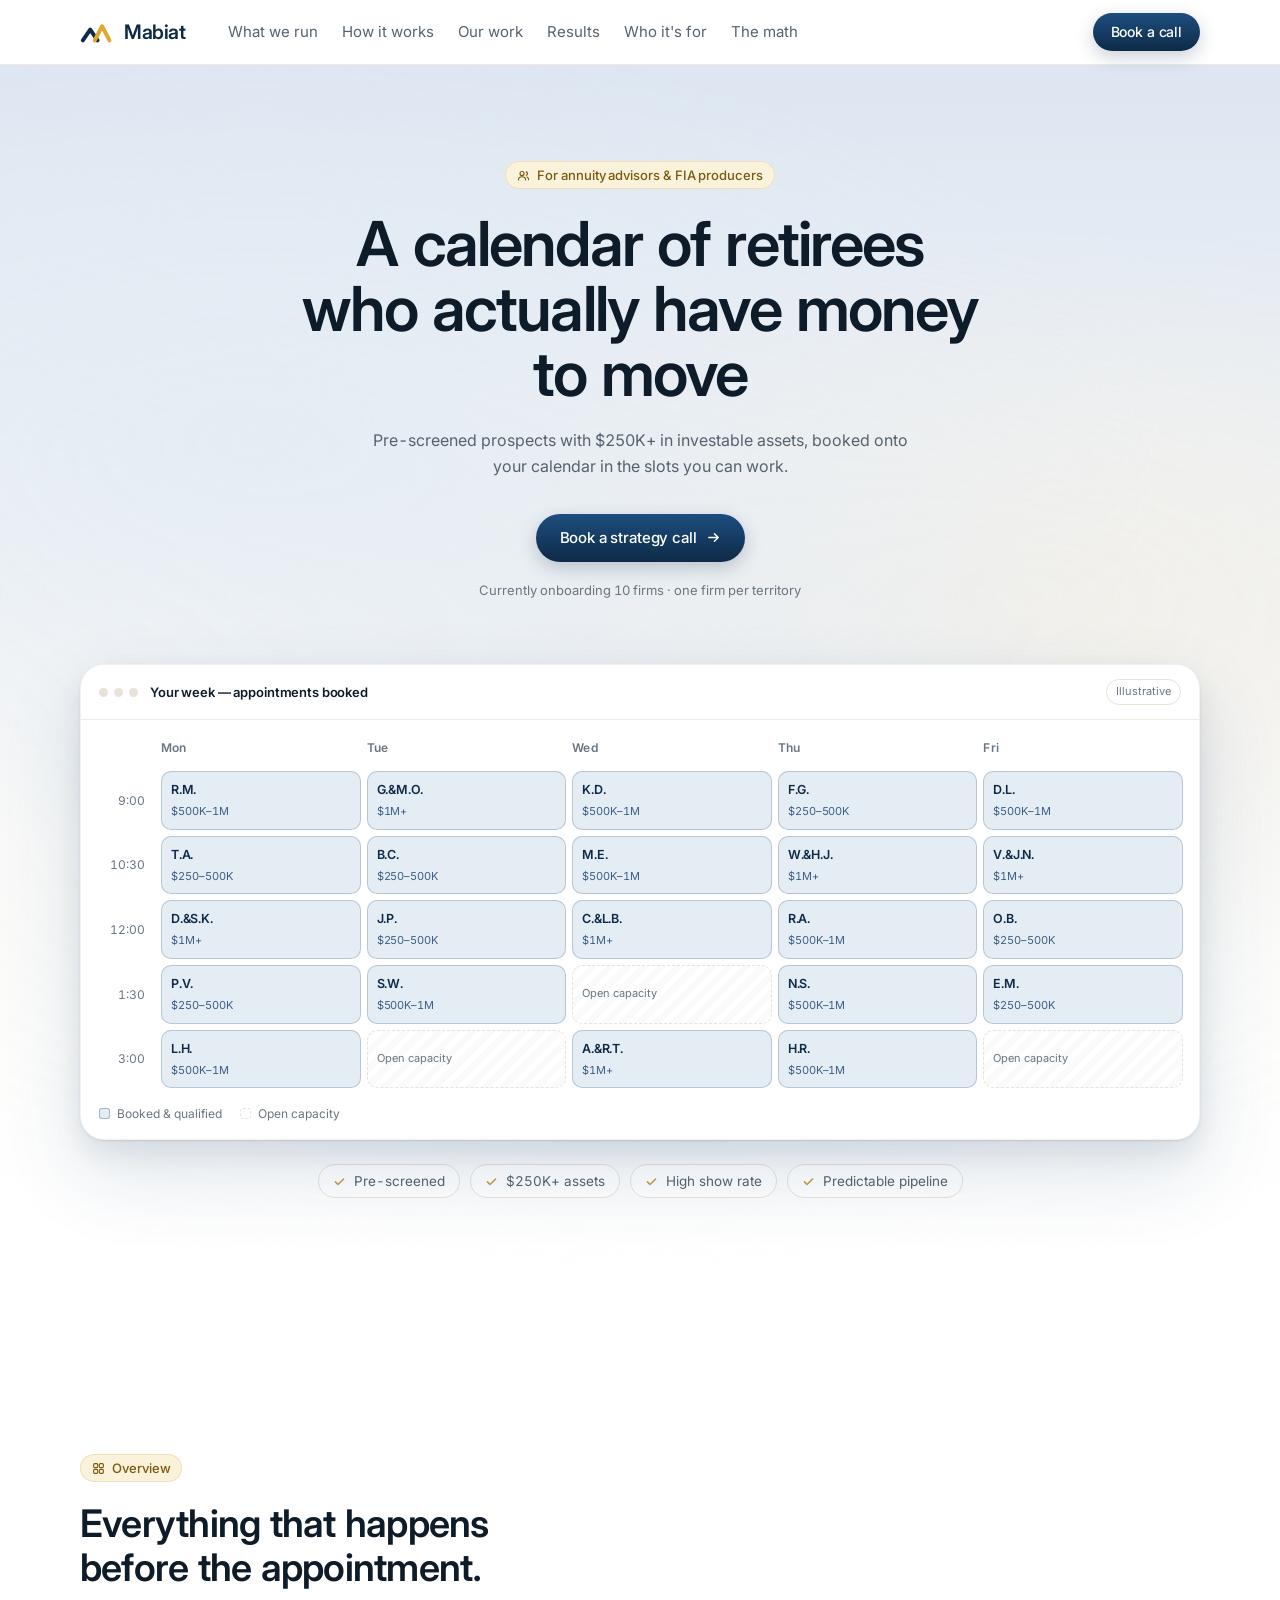
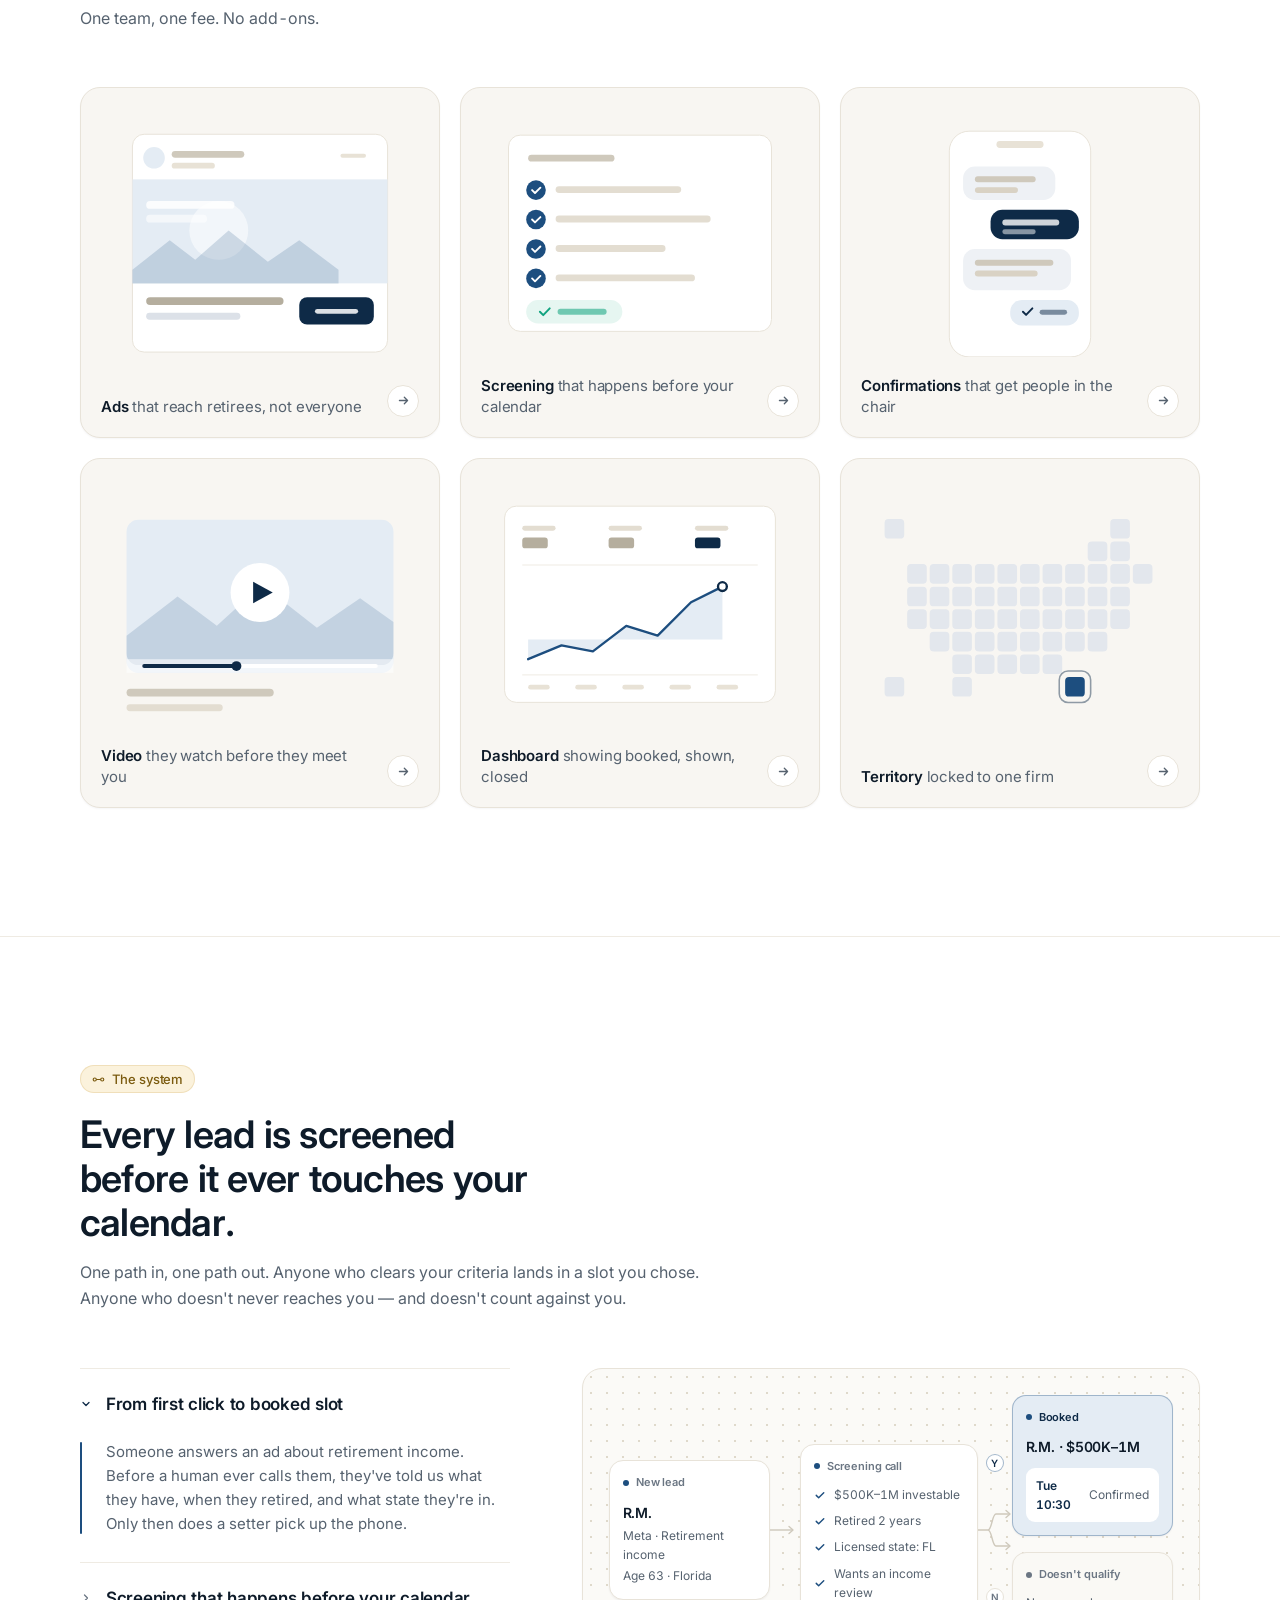
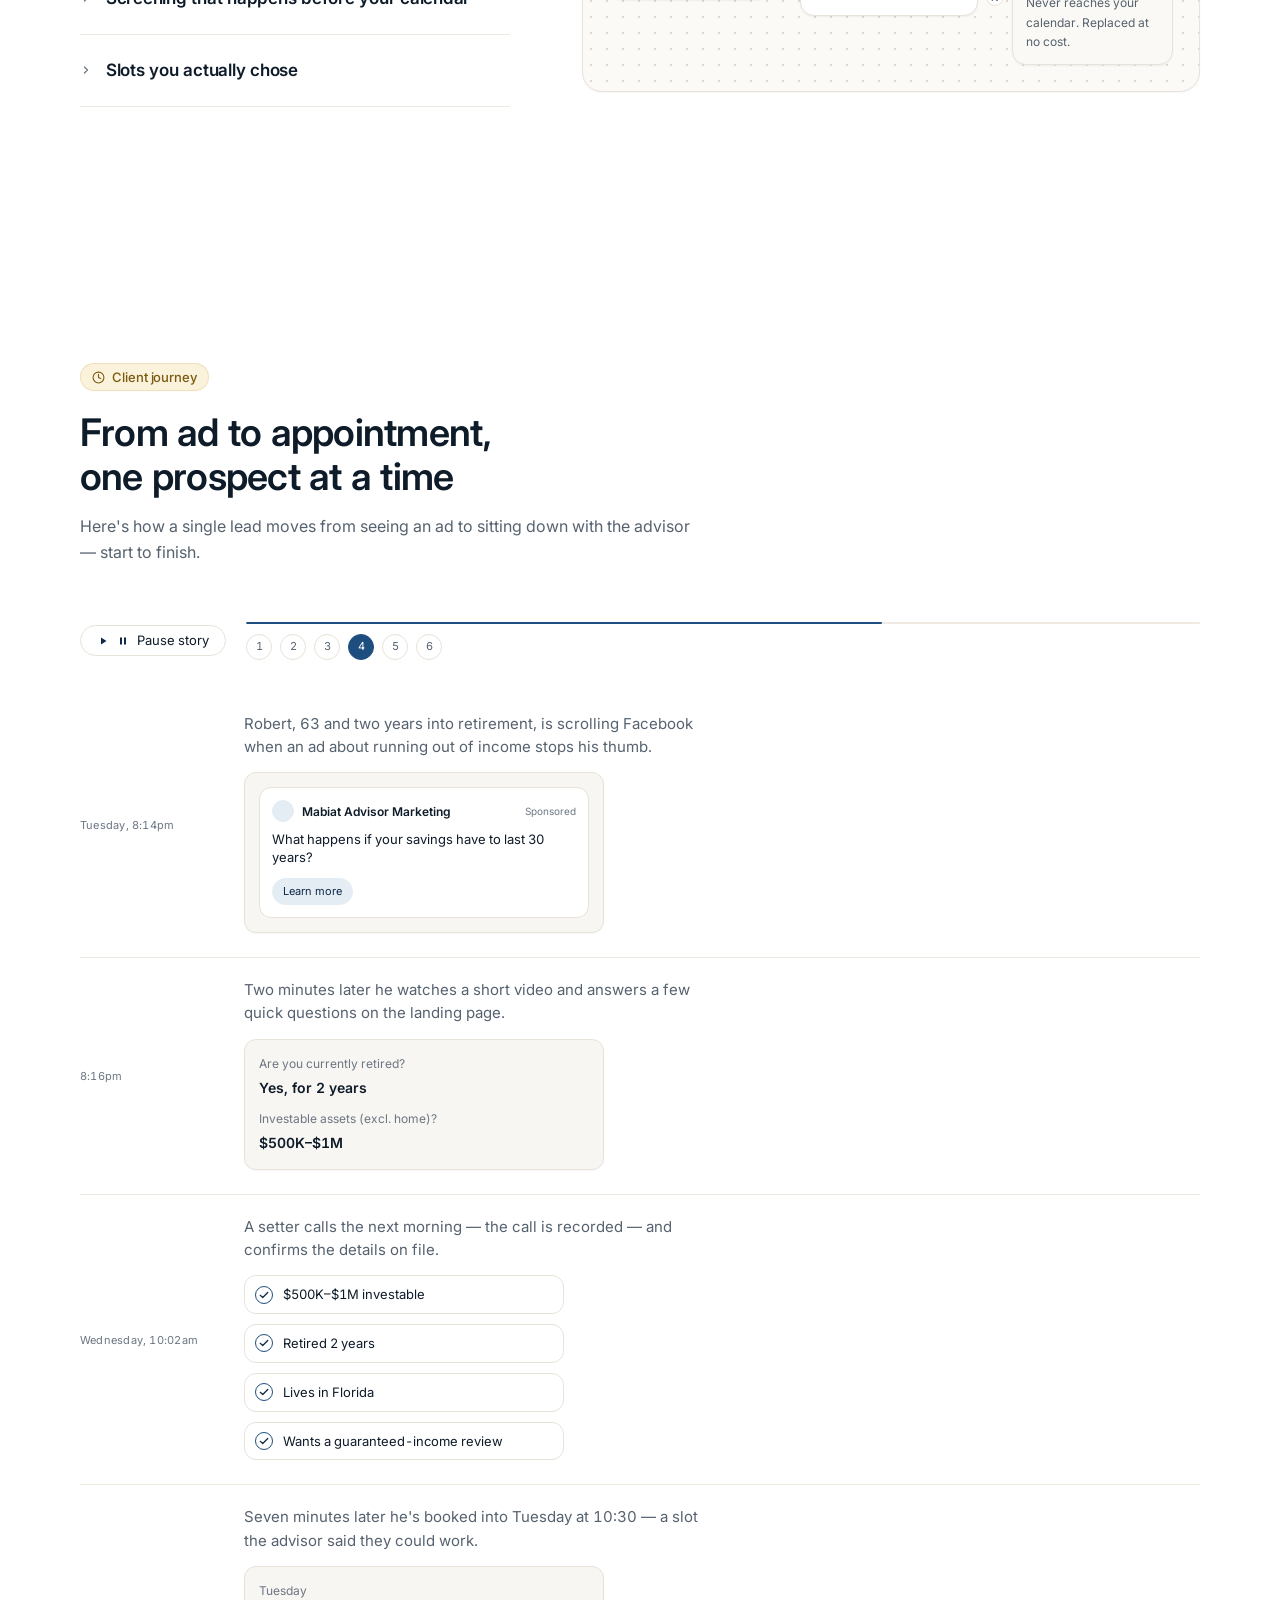
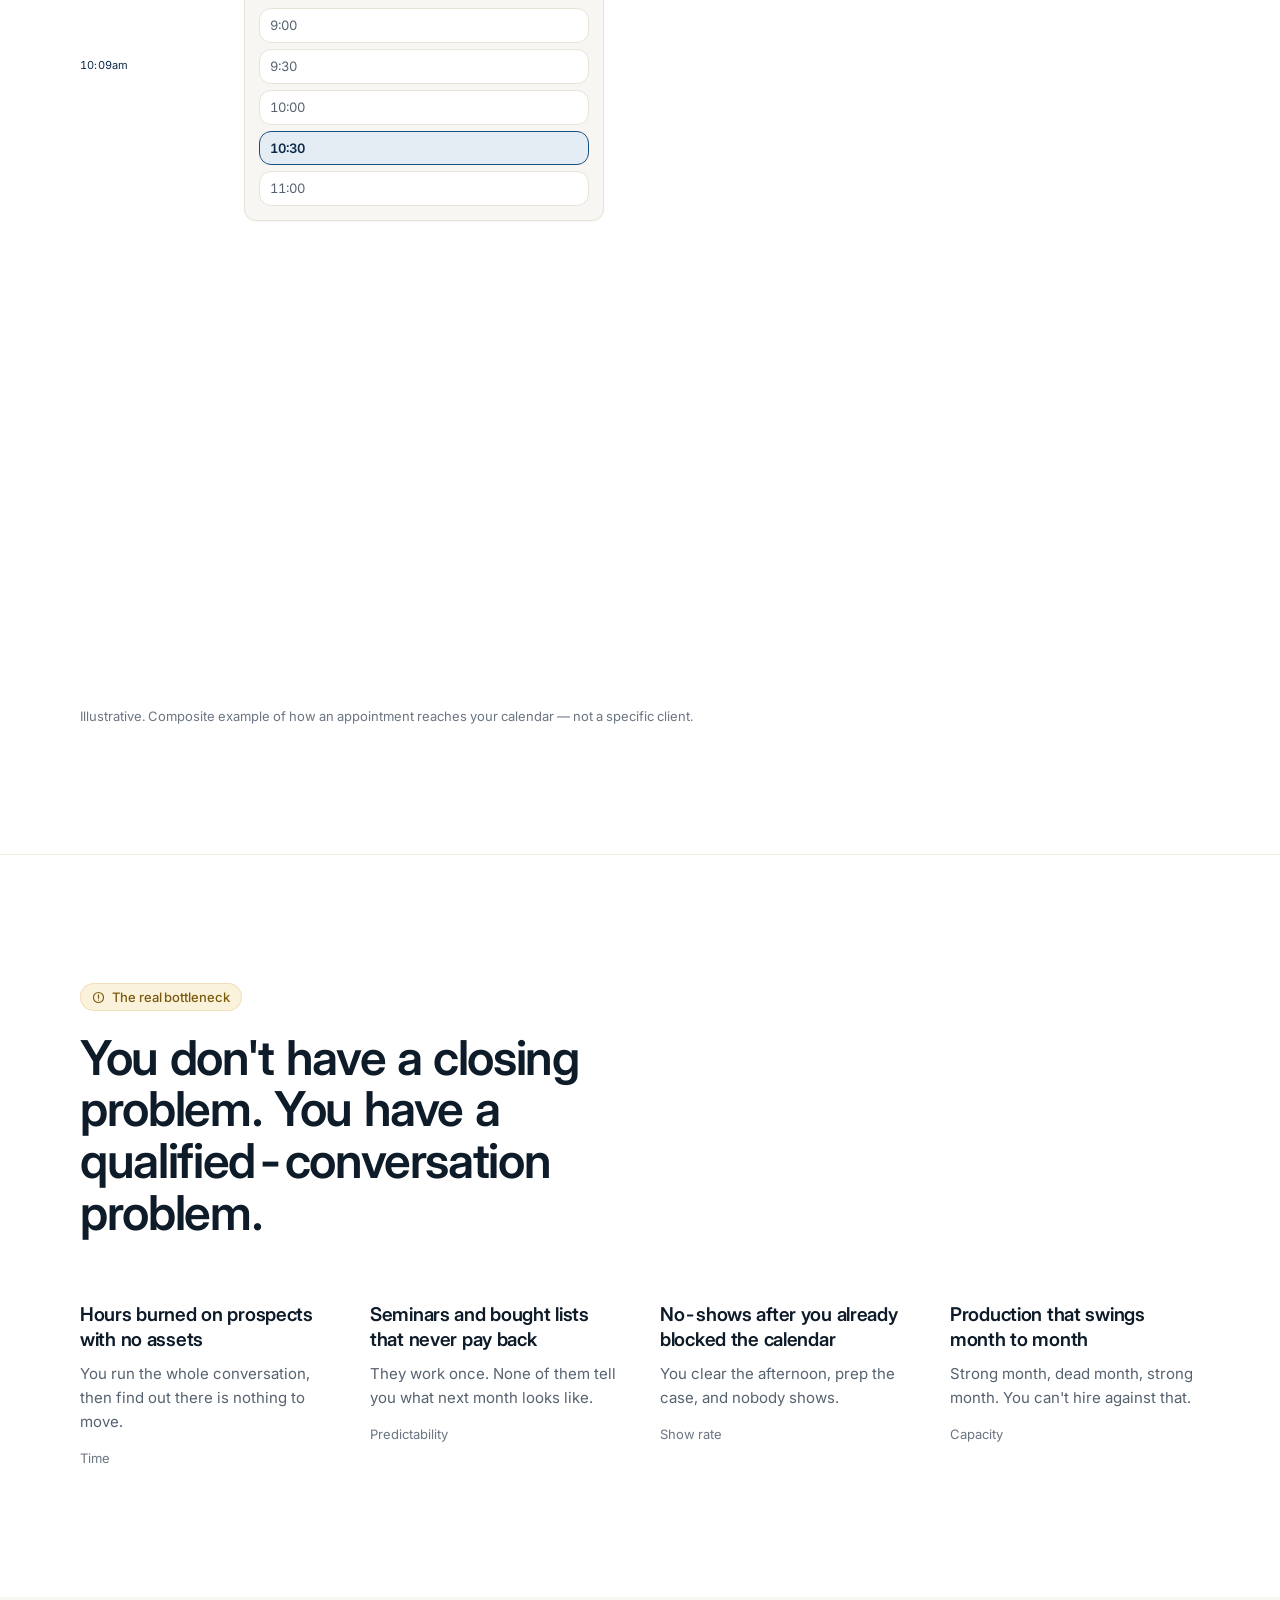
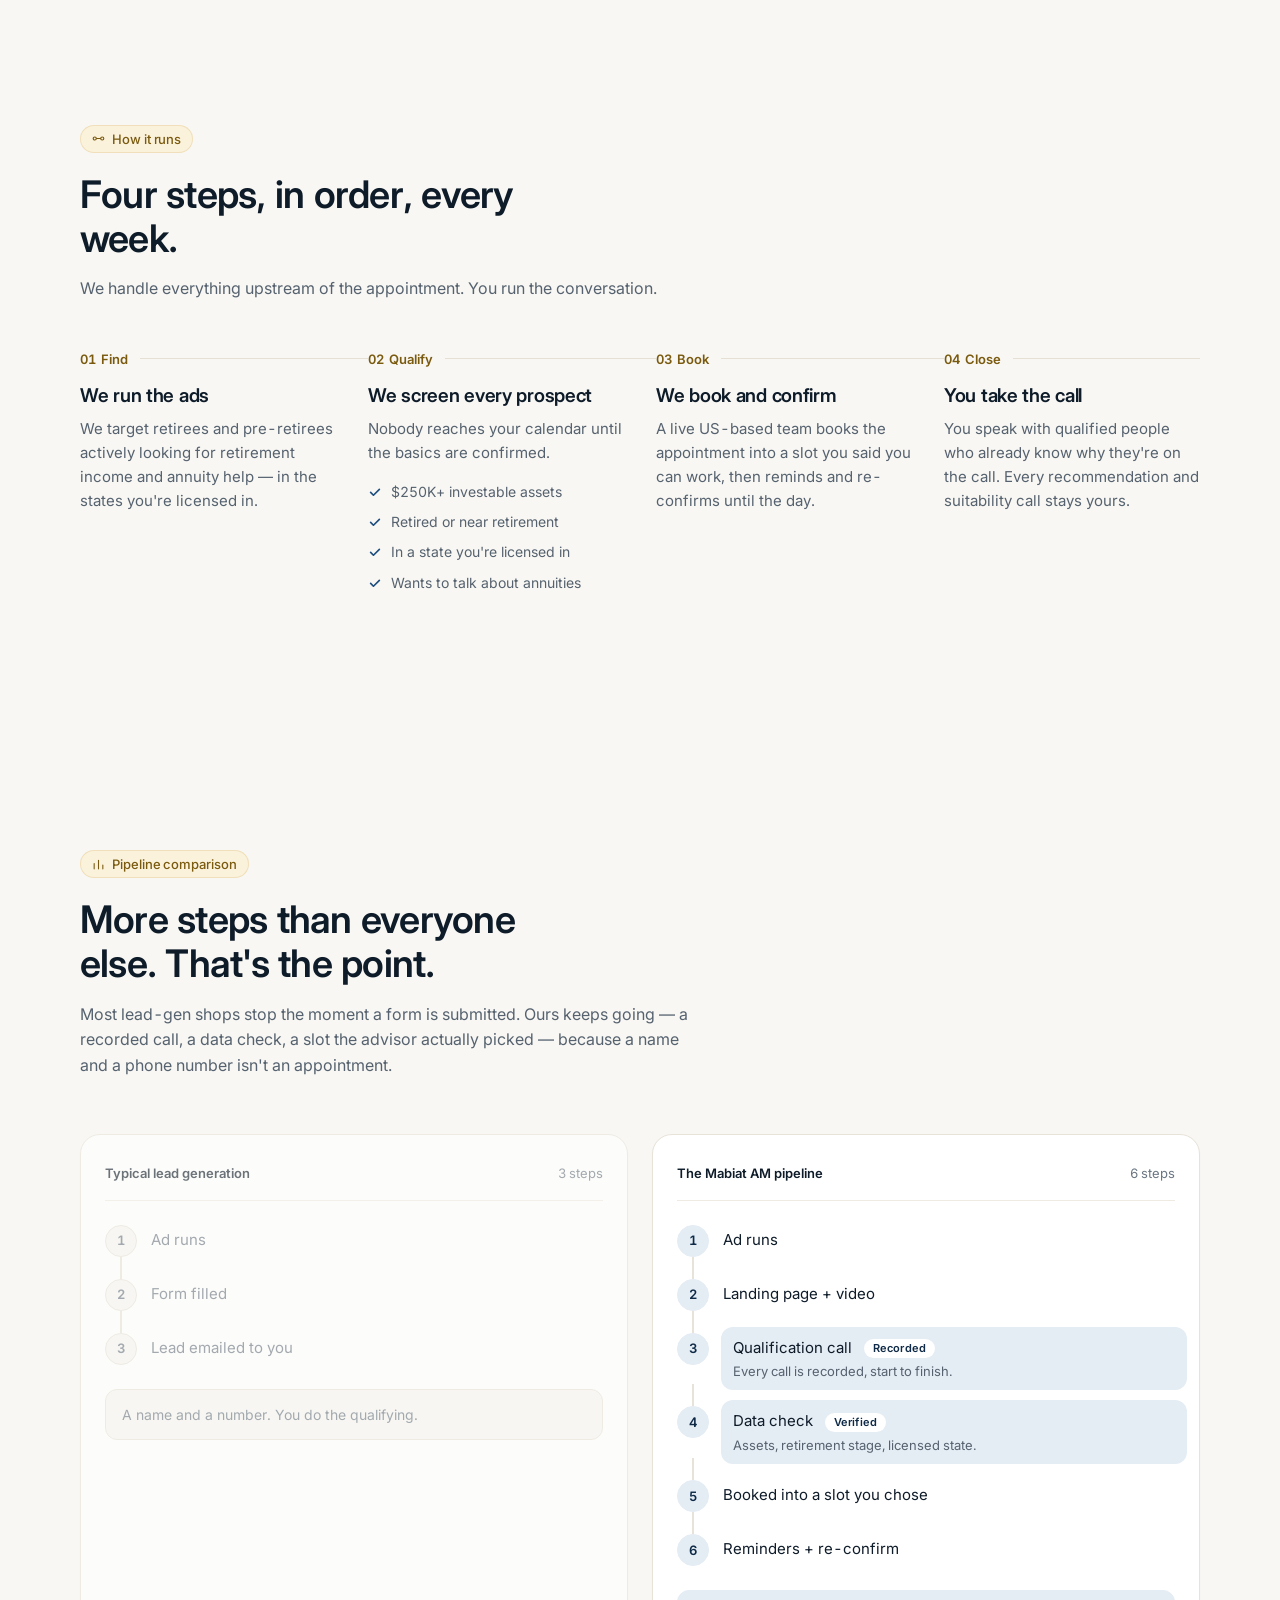
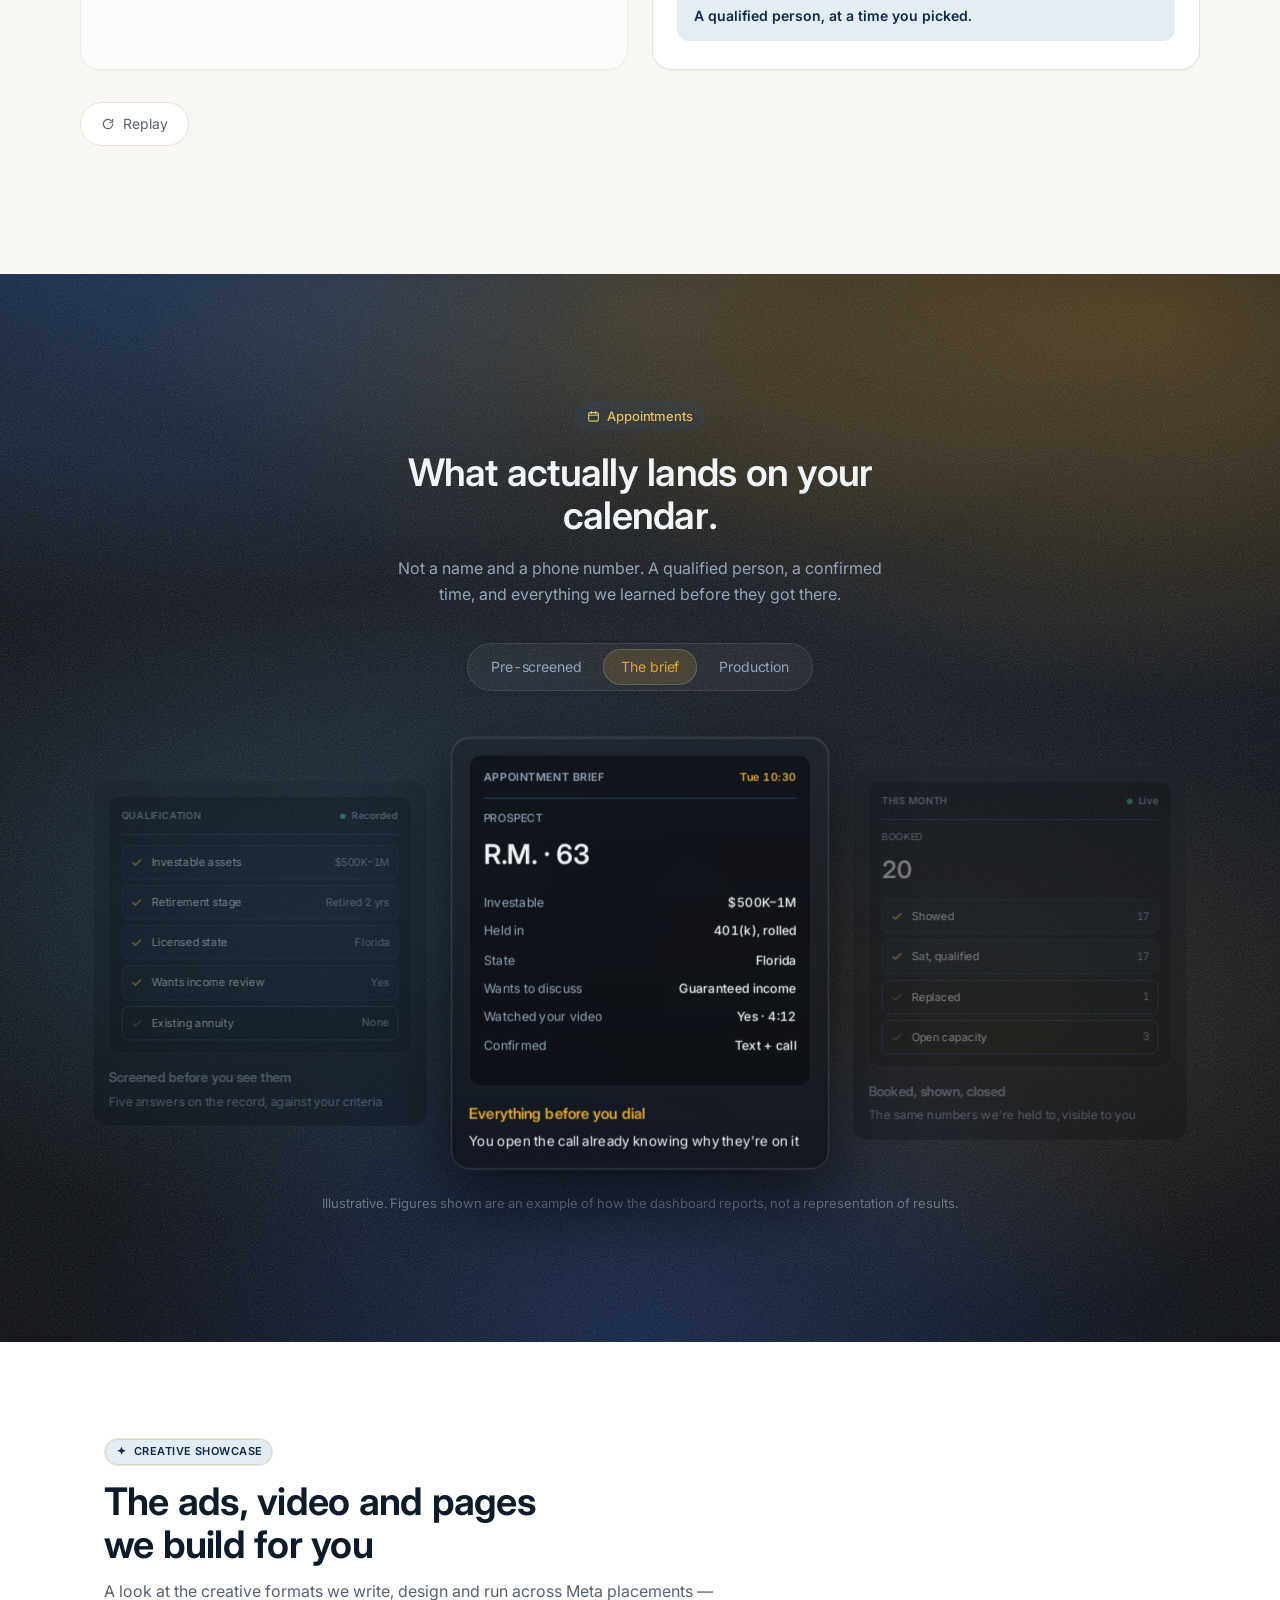
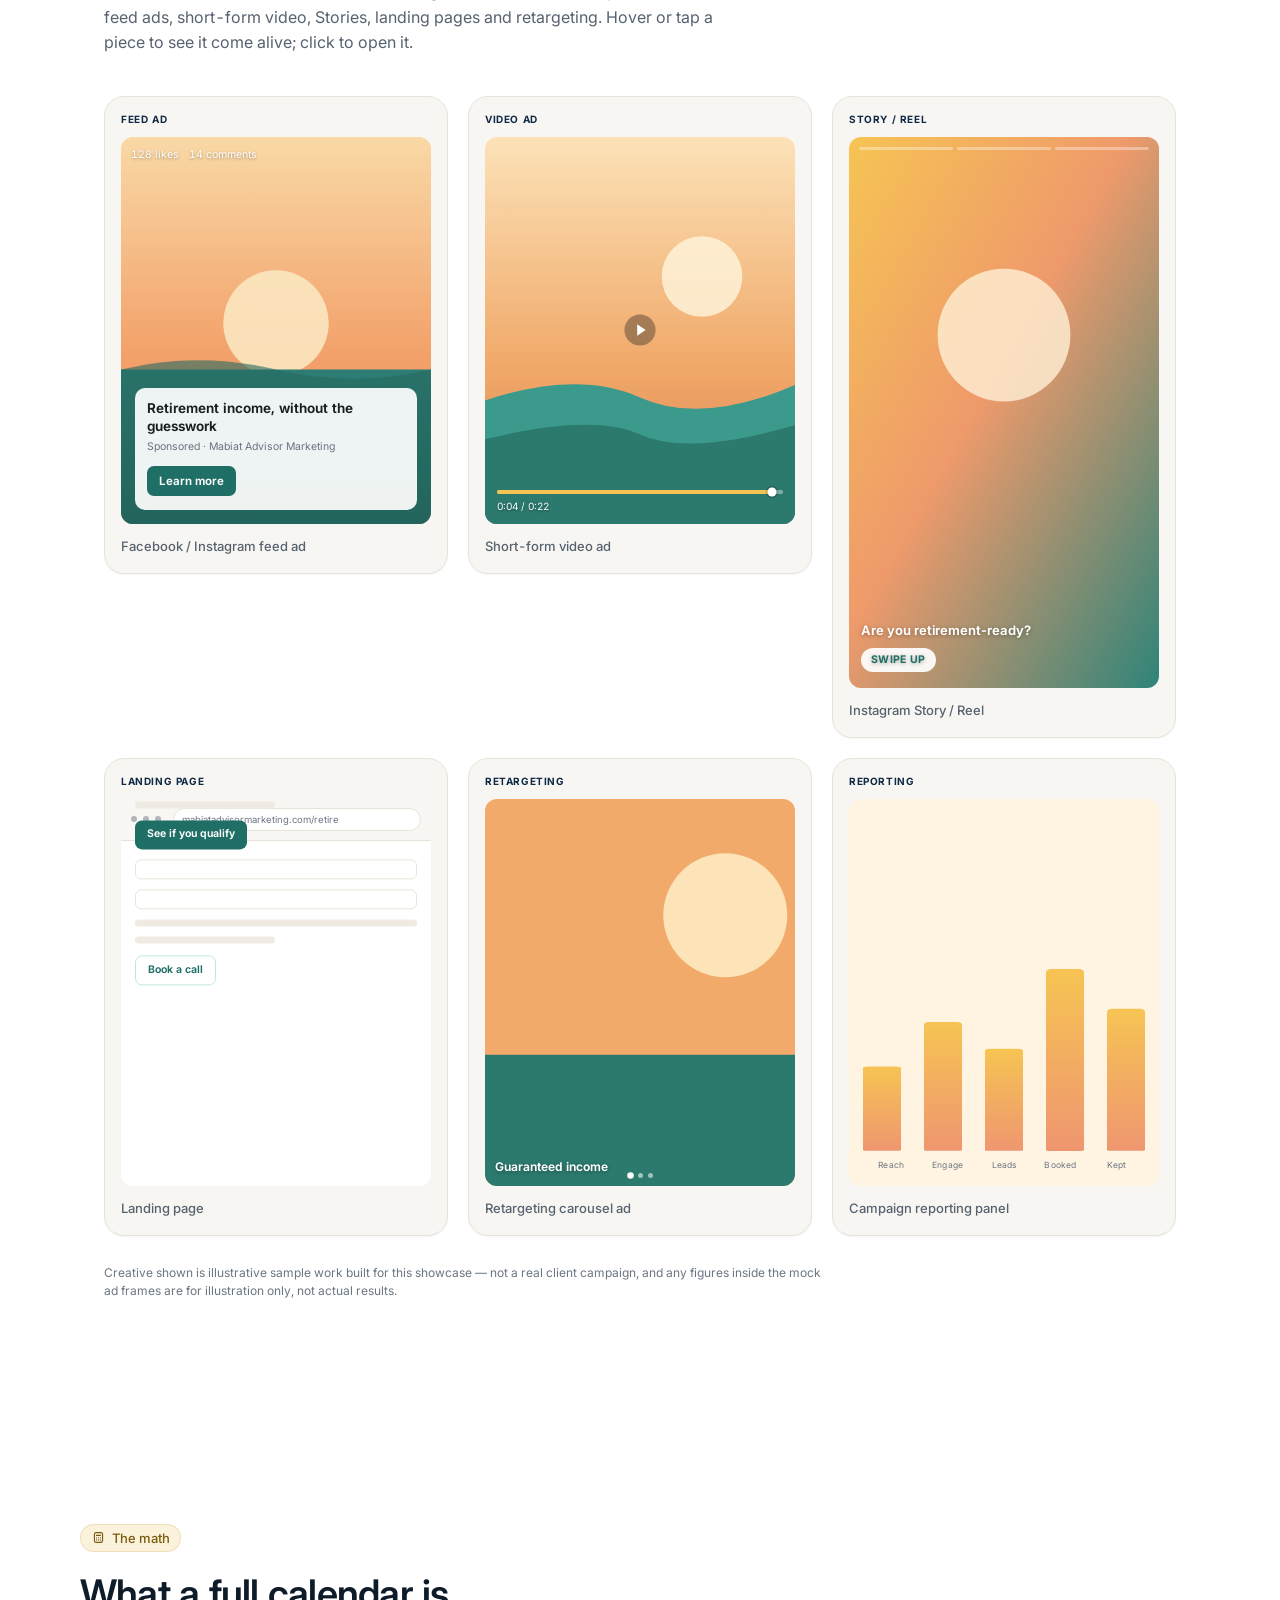
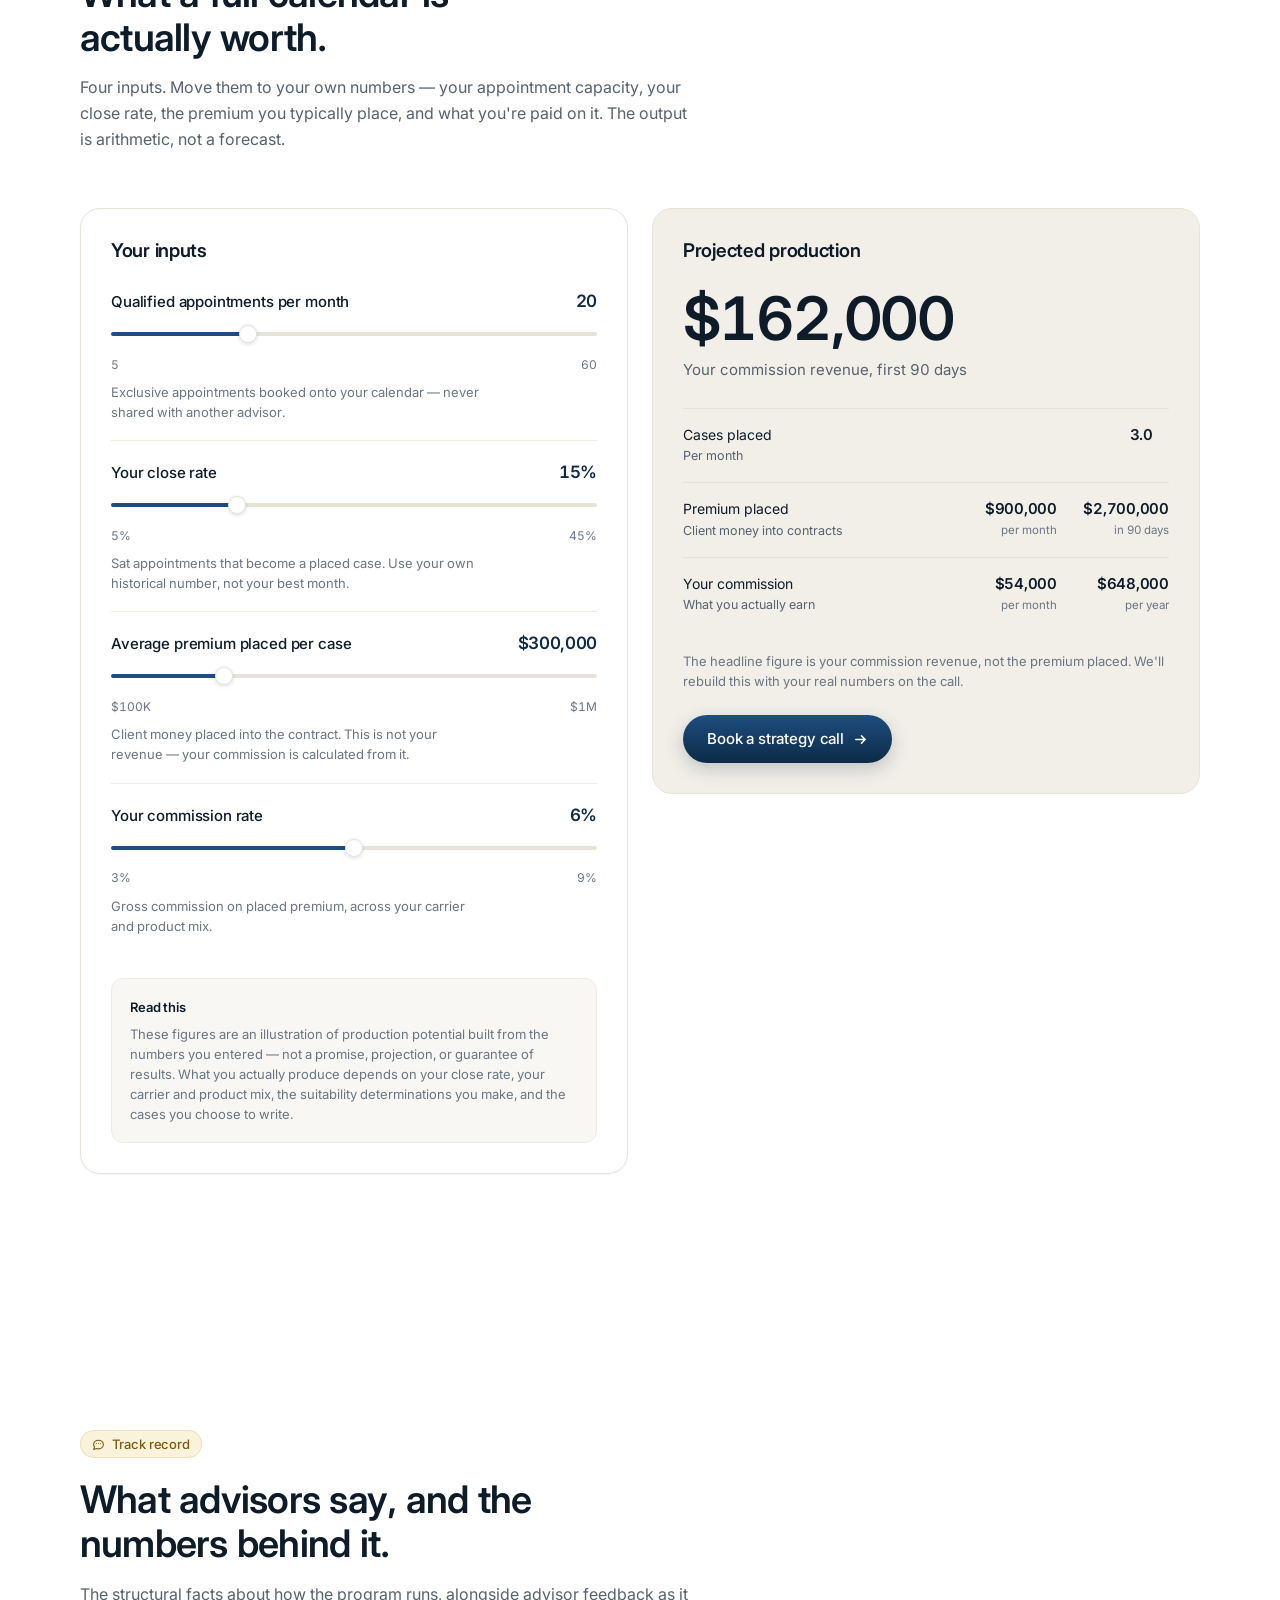
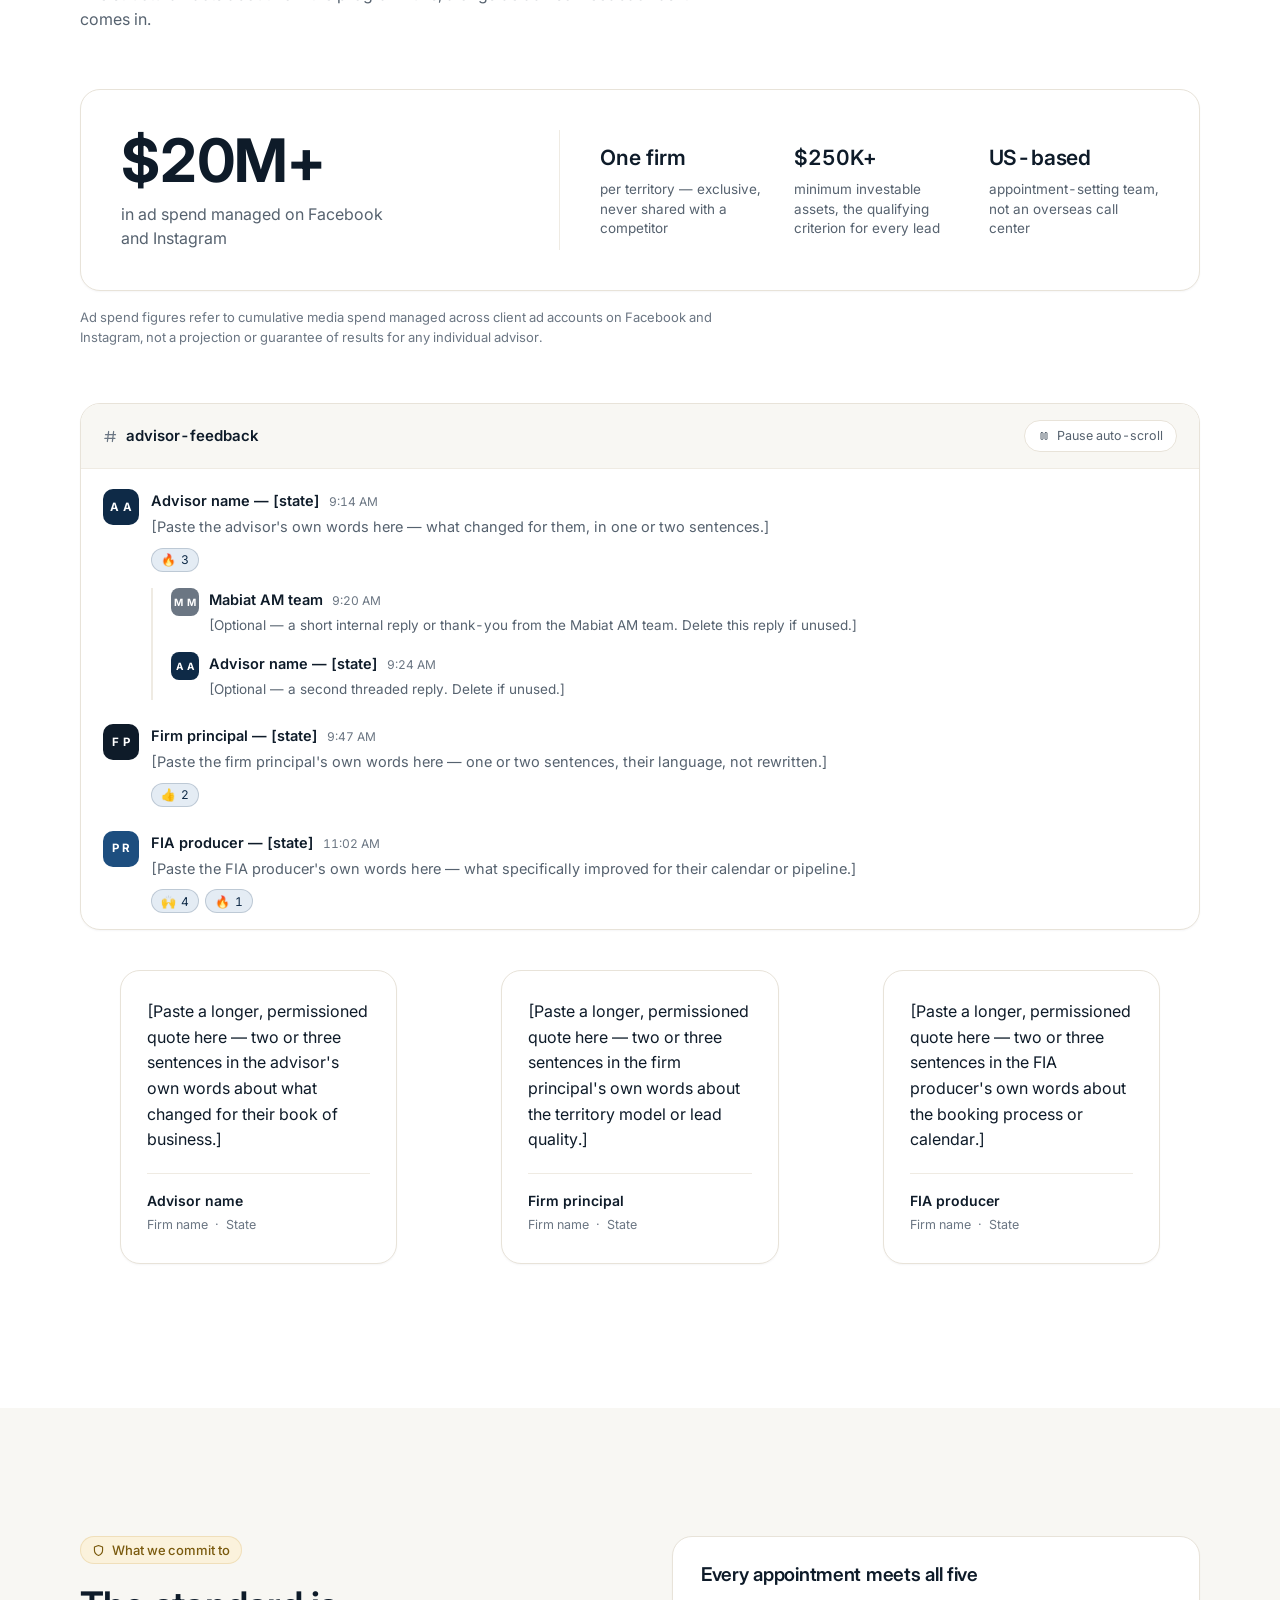
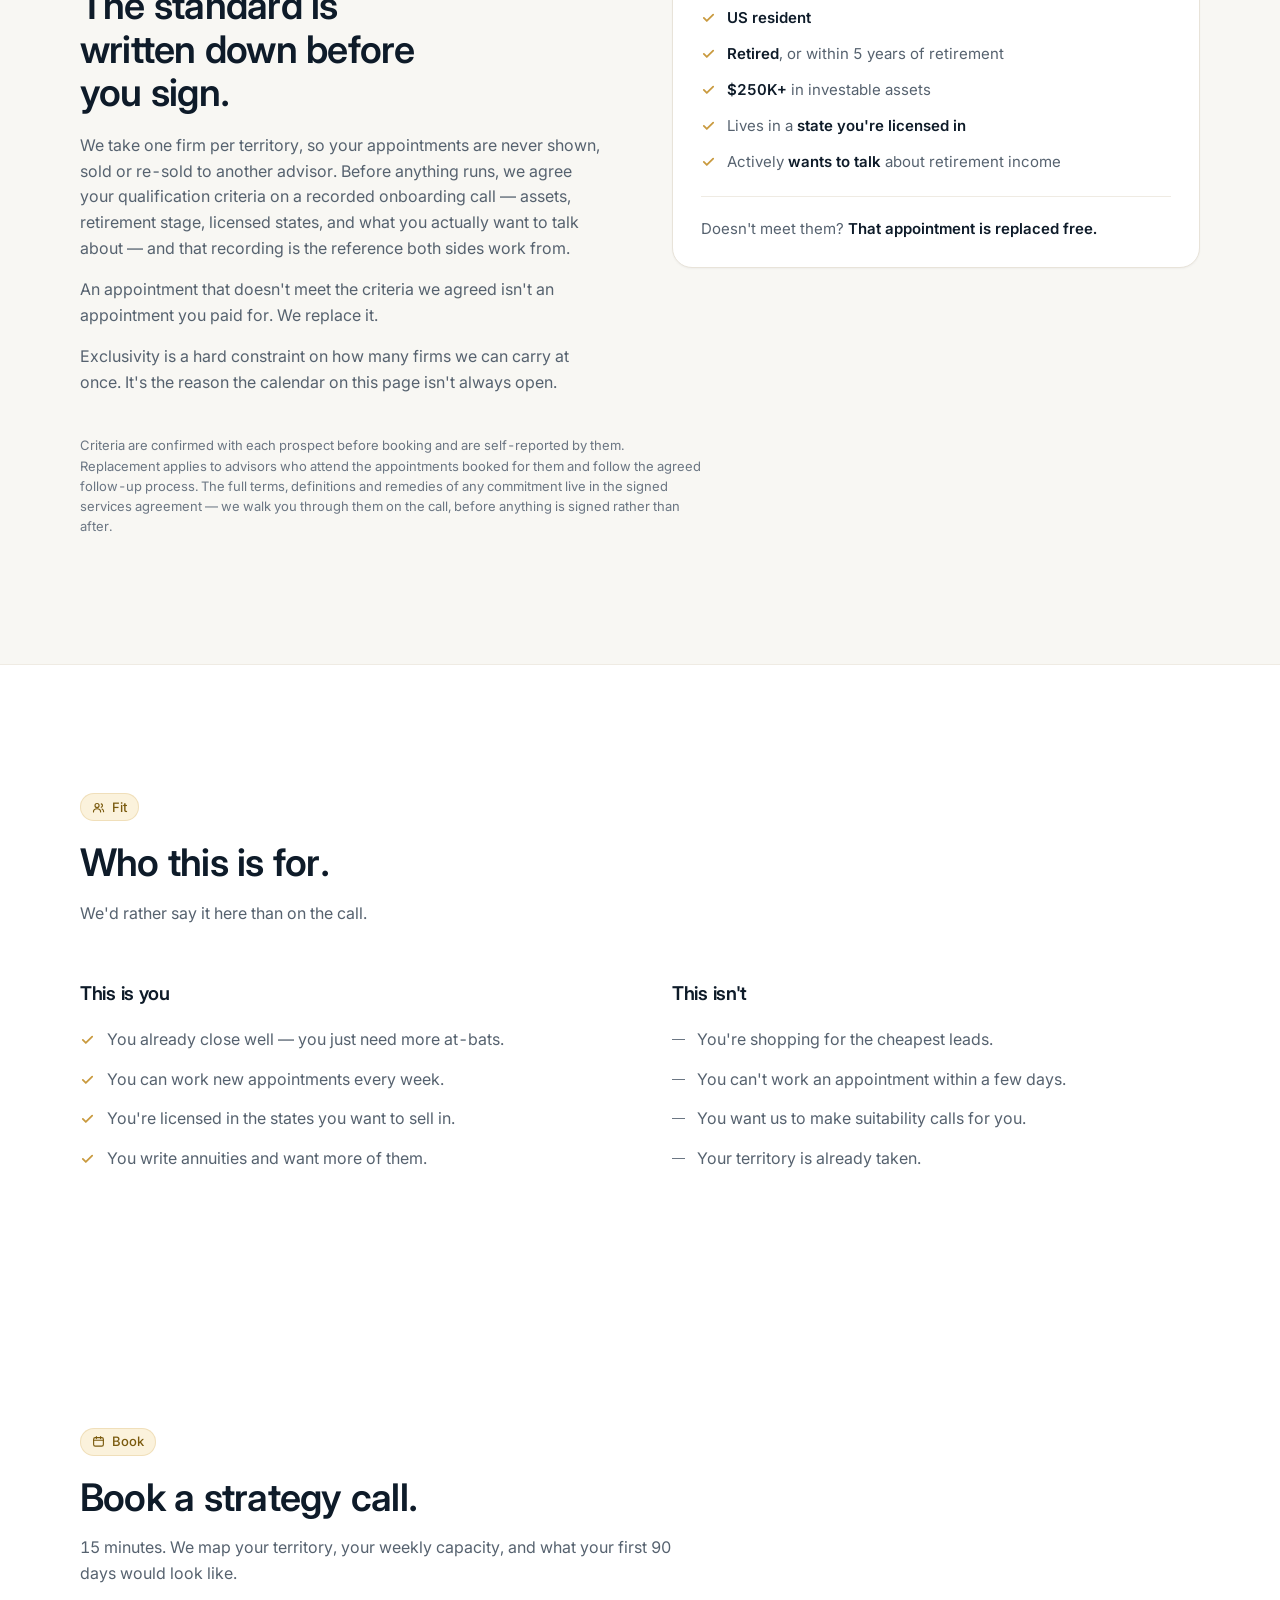
==== commit a8b91c04: "Rebrand to the Mabiat identity: navy, gold, cream The site was built in generic Commas blue. The act" ====
--- a/index.html
+++ b/index.html
@@ -5,7 +5,7 @@
 <meta name="viewport" content="width=device-width, initial-scale=1">
 <title>Mabiat Advisor Marketing — Qualified annuity appointments, booked onto your calendar</title>
 <meta name="description" content="Pre-screened retirees and pre-retirees with $250K+ in investable assets, booked onto annuity advisors' calendars. Exclusive territory, one firm per market.">
-<meta name="theme-color" content="#EDF2FB">
+<meta name="theme-color" content="#0E2A47">
 
 <meta property="og:type" content="website">
 <meta property="og:title" content="Mabiat Advisor Marketing">
@@ -15,7 +15,7 @@
 <link rel="preconnect" href="https://fonts.gstatic.com" crossorigin>
 <link href="https://fonts.googleapis.com/css2?family=Inter:opsz,wght@14..32,400..700&display=swap" rel="stylesheet">
 <link rel="stylesheet" href="styles.css">
-<link rel="icon" href="data:image/svg+xml,<svg xmlns='http://www.w3.org/2000/svg' viewBox='0 0 32 32'><rect width='32' height='32' rx='8' fill='%232563EB'/><text x='16' y='21' font-family='sans-serif' font-size='13' font-weight='600' fill='white' text-anchor='middle'>M</text></svg>">
+<link rel="icon" href="data:image/svg+xml,<svg xmlns=%22http://www.w3.org/2000/svg%22 viewBox=%220 0 128 128%22 width=%22128%22 height=%22128%22 role=%22img%22 aria-label=%22Mabiat icon%22> <title>Mabiat icon</title> <rect x=%220%22 y=%220%22 width=%22128%22 height=%22128%22 rx=%2228%22 fill=%22#0E2A47%22/> <path d=%22M28 84 L45 61 L62 84%22 fill=%22none%22 stroke=%22#F7F4EC%22 stroke-width=%2211%22 stroke-linecap=%22round%22 stroke-linejoin=%22round%22/> <path d=%22M68 78 L85 50 L102 78%22 fill=%22none%22 stroke=%22#C99A3F%22 stroke-width=%2211%22 stroke-linecap=%22round%22 stroke-linejoin=%22round%22/> </svg>">
 </head>
 <body>
 
@@ -41,8 +41,11 @@
 <header class="nav" id="nav">
   <div class="container nav-in">
     <a class="logo" href="#top">
-      <span class="logo-mark" aria-hidden="true">AM</span>
-      <span>Mabiat AM</span>
+      <svg class="logo-mark" viewBox="0 0 120 80" aria-hidden="true" focusable="false">
+        <path d="M10 68 L36 30 L62 68" fill="none" stroke="var(--navy)" stroke-width="14" stroke-linecap="round" stroke-linejoin="round"/>
+        <path d="M52 68 L78 18 L104 68" fill="none" stroke="var(--gold)" stroke-width="14" stroke-linecap="round" stroke-linejoin="round"/>
+      </svg>
+      <span class="logo-word">Mabiat</span>
     </a>
 
     <!-- Flat nav: one link, one destination. No dropdowns. -->
@@ -170,18 +173,18 @@
         <div class="b-mock">
           <svg viewBox="0 0 320 240" role="img" aria-label="Illustration of an ad in a social feed">
             <rect x="30" y="14" width="260" height="222" rx="12" fill="#fff" stroke="var(--card-line)"/>
-            <circle cx="52" cy="38" r="11" fill="var(--blue-wash)"/>
-            <rect x="70" y="31" width="74" height="7" rx="3.5" fill="#C9D2DE"/>
-            <rect x="70" y="43" width="44" height="6" rx="3" fill="#E1E6ED"/>
-            <rect x="242" y="34" width="26" height="4" rx="2" fill="#E1E6ED"/>
-            <rect x="30" y="60" width="260" height="106" fill="var(--blue-wash)"/>
+            <circle cx="52" cy="38" r="11" fill="var(--brand-wash)"/>
+            <rect x="70" y="31" width="74" height="7" rx="3.5" fill="#CFC9BC"/>
+            <rect x="70" y="43" width="44" height="6" rx="3" fill="#E8E2D6"/>
+            <rect x="242" y="34" width="26" height="4" rx="2" fill="#E8E2D6"/>
+            <rect x="30" y="60" width="260" height="106" fill="var(--brand-wash)"/>
             <circle cx="118" cy="112" r="30" fill="#fff" opacity=".55"/>
-            <path d="M30 152l38-30 26 20 34-30 40 32 32-22 40 30v14H30z" fill="var(--blue)" opacity=".18"/>
+            <path d="M30 152l38-30 26 20 34-30 40 32 32-22 40 30v14H30z" fill="var(--brand)" opacity=".18"/>
             <rect x="44" y="82" width="90" height="8" rx="4" fill="#fff" opacity=".85"/>
             <rect x="44" y="96" width="62" height="8" rx="4" fill="#fff" opacity=".6"/>
-            <rect x="44" y="180" width="140" height="8" rx="4" fill="#B9C3D1"/>
+            <rect x="44" y="180" width="140" height="8" rx="4" fill="#B5AE9E"/>
             <rect x="44" y="196" width="96" height="7" rx="3.5" fill="#DCE1E8"/>
-            <rect x="200" y="180" width="76" height="28" rx="8" fill="var(--blue-deep)"/>
+            <rect x="200" y="180" width="76" height="28" rx="8" fill="var(--brand-deep)"/>
             <rect x="216" y="192" width="44" height="5" rx="2.5" fill="#fff" opacity=".85"/>
           </svg>
         </div>
@@ -196,26 +199,26 @@
         <div class="b-mock">
           <svg viewBox="0 0 320 240" role="img" aria-label="Qualification checklist with four criteria met">
             <rect x="26" y="20" width="268" height="200" rx="12" fill="#fff" stroke="var(--card-line)"/>
-            <rect x="46" y="40" width="88" height="7" rx="3.5" fill="#C9D2DE"/>
+            <rect x="46" y="40" width="88" height="7" rx="3.5" fill="#CFC9BC"/>
             <g>
-              <circle cx="54" cy="76" r="10" fill="var(--blue)"/>
+              <circle cx="54" cy="76" r="10" fill="var(--brand)"/>
               <path d="M50 76l3 3 5.5-5.5" fill="none" stroke="#fff" stroke-width="1.9" stroke-linecap="round" stroke-linejoin="round"/>
-              <rect x="74" y="72" width="128" height="7" rx="3.5" fill="#DDE3EA"/>
+              <rect x="74" y="72" width="128" height="7" rx="3.5" fill="#E3DDD1"/>
             </g>
             <g>
-              <circle cx="54" cy="106" r="10" fill="var(--blue)"/>
+              <circle cx="54" cy="106" r="10" fill="var(--brand)"/>
               <path d="M50 106l3 3 5.5-5.5" fill="none" stroke="#fff" stroke-width="1.9" stroke-linecap="round" stroke-linejoin="round"/>
-              <rect x="74" y="102" width="158" height="7" rx="3.5" fill="#DDE3EA"/>
+              <rect x="74" y="102" width="158" height="7" rx="3.5" fill="#E3DDD1"/>
             </g>
             <g>
-              <circle cx="54" cy="136" r="10" fill="var(--blue)"/>
+              <circle cx="54" cy="136" r="10" fill="var(--brand)"/>
               <path d="M50 136l3 3 5.5-5.5" fill="none" stroke="#fff" stroke-width="1.9" stroke-linecap="round" stroke-linejoin="round"/>
-              <rect x="74" y="132" width="112" height="7" rx="3.5" fill="#DDE3EA"/>
+              <rect x="74" y="132" width="112" height="7" rx="3.5" fill="#E3DDD1"/>
             </g>
             <g>
-              <circle cx="54" cy="166" r="10" fill="var(--blue)"/>
+              <circle cx="54" cy="166" r="10" fill="var(--brand)"/>
               <path d="M50 166l3 3 5.5-5.5" fill="none" stroke="#fff" stroke-width="1.9" stroke-linecap="round" stroke-linejoin="round"/>
-              <rect x="74" y="162" width="142" height="7" rx="3.5" fill="#DDE3EA"/>
+              <rect x="74" y="162" width="142" height="7" rx="3.5" fill="#E3DDD1"/>
             </g>
             <rect x="44" y="188" width="98" height="24" rx="12" fill="#E6F6F1"/>
             <path d="M58 200l3.4 3.4 6.6-6.8" fill="none" stroke="var(--ok)" stroke-width="2" stroke-linecap="round" stroke-linejoin="round"/>
@@ -233,19 +236,19 @@
         <div class="b-mock">
           <svg viewBox="0 0 320 240" role="img" aria-label="Text message reminder thread on a phone">
             <rect x="88" y="16" width="144" height="230" rx="20" fill="#fff" stroke="var(--card-line)"/>
-            <rect x="136" y="26" width="48" height="7" rx="3.5" fill="#E1E6ED"/>
+            <rect x="136" y="26" width="48" height="7" rx="3.5" fill="#E8E2D6"/>
             <rect x="102" y="52" width="94" height="34" rx="12" fill="#EEF1F5"/>
-            <rect x="114" y="62" width="62" height="6" rx="3" fill="#C9D2DE"/>
-            <rect x="114" y="73" width="44" height="6" rx="3" fill="#D8DEE6"/>
-            <rect x="130" y="96" width="90" height="30" rx="12" fill="var(--blue-deep)"/>
+            <rect x="114" y="62" width="62" height="6" rx="3" fill="#CFC9BC"/>
+            <rect x="114" y="73" width="44" height="6" rx="3" fill="#D9D2C4"/>
+            <rect x="130" y="96" width="90" height="30" rx="12" fill="var(--brand-deep)"/>
             <rect x="142" y="106" width="58" height="6" rx="3" fill="#fff" opacity=".8"/>
             <rect x="142" y="116" width="34" height="5" rx="2.5" fill="#fff" opacity=".5"/>
             <rect x="102" y="136" width="110" height="42" rx="12" fill="#EEF1F5"/>
-            <rect x="114" y="147" width="80" height="6" rx="3" fill="#C9D2DE"/>
-            <rect x="114" y="158" width="64" height="6" rx="3" fill="#D8DEE6"/>
-            <rect x="150" y="188" width="70" height="26" rx="12" fill="var(--blue-wash)"/>
-            <path d="M163 200l3.2 3.2 6.4-6.6" fill="none" stroke="var(--blue-deep)" stroke-width="2" stroke-linecap="round" stroke-linejoin="round"/>
-            <rect x="180" y="198" width="28" height="5" rx="2.5" fill="var(--blue-deep)" opacity=".5"/>
+            <rect x="114" y="147" width="80" height="6" rx="3" fill="#CFC9BC"/>
+            <rect x="114" y="158" width="64" height="6" rx="3" fill="#D9D2C4"/>
+            <rect x="150" y="188" width="70" height="26" rx="12" fill="var(--brand-wash)"/>
+            <path d="M163 200l3.2 3.2 6.4-6.6" fill="none" stroke="var(--brand-deep)" stroke-width="2" stroke-linecap="round" stroke-linejoin="round"/>
+            <rect x="180" y="198" width="28" height="5" rx="2.5" fill="var(--brand-deep)" opacity=".5"/>
           </svg>
         </div>
         <div class="b-foot">
@@ -258,16 +261,16 @@
       <article class="b-card">
         <div class="b-mock">
           <svg viewBox="0 0 320 240" role="img" aria-label="Video player showing an intro video">
-            <rect x="24" y="34" width="272" height="156" rx="12" fill="var(--blue-wash)"/>
-            <path d="M24 152l52-40 40 30 46-42 56 44 44-30 34 24v32a12 12 0 01-12 12H36a12 12 0 01-12-12z" fill="var(--blue)" opacity=".16"/>
+            <rect x="24" y="34" width="272" height="156" rx="12" fill="var(--brand-wash)"/>
+            <path d="M24 152l52-40 40 30 46-42 56 44 44-30 34 24v32a12 12 0 01-12 12H36a12 12 0 01-12-12z" fill="var(--brand)" opacity=".16"/>
             <circle cx="160" cy="108" r="30" fill="#fff"/>
-            <path d="M153 97l20 11-20 11z" fill="var(--blue-deep)"/>
+            <path d="M153 97l20 11-20 11z" fill="var(--brand-deep)"/>
             <rect x="24" y="176" width="272" height="14" rx="0" fill="#fff" opacity=".55"/>
             <rect x="40" y="181" width="240" height="4" rx="2" fill="#fff"/>
-            <rect x="40" y="181" width="96" height="4" rx="2" fill="var(--blue-deep)"/>
-            <circle cx="136" cy="183" r="5" fill="var(--blue-deep)"/>
-            <rect x="24" y="206" width="150" height="8" rx="4" fill="#C9D2DE"/>
-            <rect x="24" y="222" width="98" height="7" rx="3.5" fill="#DDE3EA"/>
+            <rect x="40" y="181" width="96" height="4" rx="2" fill="var(--brand-deep)"/>
+            <circle cx="136" cy="183" r="5" fill="var(--brand-deep)"/>
+            <rect x="24" y="206" width="150" height="8" rx="4" fill="#CFC9BC"/>
+            <rect x="24" y="222" width="98" height="7" rx="3.5" fill="#E3DDD1"/>
           </svg>
         </div>
         <div class="b-foot">
@@ -282,19 +285,19 @@
           <svg viewBox="0 0 320 240" role="img" aria-label="Dashboard panel with booked, shown and closed metrics">
             <rect x="22" y="20" width="276" height="200" rx="12" fill="#fff" stroke="var(--card-line)"/>
             <g>
-              <rect x="40" y="40" width="34" height="5" rx="2.5" fill="#DDE3EA"/>
-              <rect x="40" y="52" width="26" height="11" rx="3" fill="#B9C3D1"/>
-              <rect x="128" y="40" width="34" height="5" rx="2.5" fill="#DDE3EA"/>
-              <rect x="128" y="52" width="26" height="11" rx="3" fill="#B9C3D1"/>
-              <rect x="216" y="40" width="34" height="5" rx="2.5" fill="#DDE3EA"/>
-              <rect x="216" y="52" width="26" height="11" rx="3" fill="var(--blue-deep)"/>
+              <rect x="40" y="40" width="34" height="5" rx="2.5" fill="#E3DDD1"/>
+              <rect x="40" y="52" width="26" height="11" rx="3" fill="#B5AE9E"/>
+              <rect x="128" y="40" width="34" height="5" rx="2.5" fill="#E3DDD1"/>
+              <rect x="128" y="52" width="26" height="11" rx="3" fill="#B5AE9E"/>
+              <rect x="216" y="40" width="34" height="5" rx="2.5" fill="#E3DDD1"/>
+              <rect x="216" y="52" width="26" height="11" rx="3" fill="var(--brand-deep)"/>
             </g>
             <line x1="40" y1="80" x2="280" y2="80" stroke="var(--line)"/>
-            <path d="M46 176l34-14 32 6 34-26 32 10 34-34 32-16v54H46z" fill="var(--blue-wash)"/>
-            <path d="M46 176l34-14 32 6 34-26 32 10 34-34 32-16" fill="none" stroke="var(--blue)" stroke-width="2.4" stroke-linecap="round" stroke-linejoin="round"/>
-            <circle cx="244" cy="102" r="4.5" fill="#fff" stroke="var(--blue-deep)" stroke-width="2.4"/>
+            <path d="M46 176l34-14 32 6 34-26 32 10 34-34 32-16v54H46z" fill="var(--brand-wash)"/>
+            <path d="M46 176l34-14 32 6 34-26 32 10 34-34 32-16" fill="none" stroke="var(--brand)" stroke-width="2.4" stroke-linecap="round" stroke-linejoin="round"/>
+            <circle cx="244" cy="102" r="4.5" fill="#fff" stroke="var(--brand-deep)" stroke-width="2.4"/>
             <line x1="40" y1="192" x2="280" y2="192" stroke="var(--line)"/>
-            <g fill="#E1E6ED">
+            <g fill="#E8E2D6">
               <rect x="46" y="202" width="22" height="5" rx="2.5"/>
               <rect x="94" y="202" width="22" height="5" rx="2.5"/>
               <rect x="142" y="202" width="22" height="5" rx="2.5"/>
@@ -323,8 +326,8 @@
               <rect x="91" y="166" width="20" height="20" rx="4"/><rect x="114" y="166" width="20" height="20" rx="4"/><rect x="137" y="166" width="20" height="20" rx="4"/><rect x="160" y="166" width="20" height="20" rx="4"/><rect x="183" y="166" width="20" height="20" rx="4"/>
               <rect x="22" y="189" width="20" height="20" rx="4"/><rect x="91" y="189" width="20" height="20" rx="4"/>
             </g>
-            <rect x="206" y="189" width="20" height="20" rx="4" fill="var(--blue)"/>
-            <rect x="200" y="183" width="32" height="32" rx="9" fill="none" stroke="var(--blue-deep)" stroke-width="1.6" opacity=".45"/>
+            <rect x="206" y="189" width="20" height="20" rx="4" fill="var(--brand)"/>
+            <rect x="200" y="183" width="32" height="32" rx="9" fill="none" stroke="var(--brand-deep)" stroke-width="1.6" opacity=".45"/>
           </svg>
         </div>
         <div class="b-foot">
@@ -388,7 +391,7 @@
           </div>
 
           <div class="wire" aria-hidden="true">
-            <svg viewBox="0 0 30 46" fill="none"><path d="M0 23h22" stroke="#C9D2DE" stroke-width="1.4"/><path d="M19 19.5l4 3.5-4 3.5" stroke="#C9D2DE" stroke-width="1.4" stroke-linecap="round" stroke-linejoin="round"/></svg>
+            <svg viewBox="0 0 30 46" fill="none"><path d="M0 23h22" stroke="#CFC9BC" stroke-width="1.4"/><path d="M19 19.5l4 3.5-4 3.5" stroke="#CFC9BC" stroke-width="1.4" stroke-linecap="round" stroke-linejoin="round"/></svg>
           </div>
 
           <div class="node">
@@ -403,8 +406,8 @@
 
           <div class="wire" aria-hidden="true">
             <svg viewBox="0 0 34 46" fill="none">
-              <path d="M0 23h10c4 0 4-16 8-16h13M0 23h10c4 0 4 16 8 16h13" stroke="#C9D2DE" stroke-width="1.4"/>
-              <path d="M28 3.5l4 3.5-4 3.5M28 35.5l4 3.5-4 3.5" stroke="#C9D2DE" stroke-width="1.4" stroke-linecap="round" stroke-linejoin="round"/>
+              <path d="M0 23h10c4 0 4-16 8-16h13M0 23h10c4 0 4 16 8 16h13" stroke="#CFC9BC" stroke-width="1.4"/>
+              <path d="M28 3.5l4 3.5-4 3.5M28 35.5l4 3.5-4 3.5" stroke="#CFC9BC" stroke-width="1.4" stroke-linecap="round" stroke-linejoin="round"/>
             </svg>
             <span class="wire-tag wire-y">Y</span>
             <span class="wire-tag wire-n">N</span>
@@ -1545,8 +1548,14 @@
 
       <div class="f-brand">
         <span class="logo">
-          <span class="logo-mark" aria-hidden="true">AM</span>
-          <span>Mabiat Advisor Marketing</span>
+          <svg class="logo-mark" viewBox="0 0 120 80" aria-hidden="true" focusable="false">
+            <path d="M10 68 L36 30 L62 68" fill="none" stroke="var(--navy)" stroke-width="14" stroke-linecap="round" stroke-linejoin="round"/>
+            <path d="M52 68 L78 18 L104 68" fill="none" stroke="var(--gold)" stroke-width="14" stroke-linecap="round" stroke-linejoin="round"/>
+          </svg>
+          <span class="logo-lockup">
+            <span class="logo-word">Mabiat</span>
+            <span class="logo-sub">Advisor Marketing</span>
+          </span>
         </span>
         <p>Marketing and appointment generation for annuity advisors and FIA producers. One firm per territory.</p>
       </div>
--- a/styles.css
+++ b/styles.css
@@ -7,18 +7,31 @@
 
 /* ===== TOKENS ===== */
 :root {
+  /* ---- Brand, taken from the Mabiat mark ----------------------------
+     Navy carries structure and authority; gold is the single highlight,
+     used the way the logo uses it — one accent beside the navy, never
+     spread across the page. Cream warms the light grounds so the site
+     reads as wealth management rather than SaaS. */
+  --navy:       #0E2A47;   /* logo navy — headlines, dark bands, buttons */
+  --navy-deep:  #071A2E;   /* gradient end, deepest ground */
+  --gold:       #E0A82E;   /* wordmark gold — highlights, ticks, figures */
+  --gold-deep:  #C99A3F;   /* favicon gold — gradient end, borders */
+  --gold-ink:   #7A5A0E;   /* gold dark enough for text on light grounds */
+  --gold-wash:  #FBF2DC;   /* gold tint for pills and highlight rows */
+  --cream:      #F7F4EC;   /* logo tile cream */
+
   --bg:        #FFFFFF;
-  --bg-tint:   #F6F8FB;
-  --bg-nav:    #EDF2FB;
-  --card:      #F4F6F8;
-  --card-line: #E8EBEF;
-  --ink:       #101318;
-  --ink-2:     #5B6472;
-  --ink-3:     #98A1AE;
-  --blue:      #3B82F6;
-  --blue-deep: #2563EB;
-  --blue-wash: #DCE9FE;
-  --line:      #ECEEF1;
+  --bg-tint:   #F8F7F3;
+  --bg-nav:    #F2EFE8;
+  --card:      #F8F6F2;
+  --card-line: #E8E3D9;
+  --ink:       #0E1B29;
+  --ink-2:     #56626F;
+  --ink-3:     #6B7683;
+  --brand:      #1D4E7F;   /* mid navy — lines, ticks, chart strokes */
+  --brand-deep: #0E2A47;
+  --brand-wash: #E4ECF4;
+  --line:      #EFEBE3;
   --ok:        #10A37F;          /* one qualified tick, one place only */
 
   --container: 1120px;
@@ -26,8 +39,8 @@
   --r-card:    20px;
   --r-frame:   24px;
   --r-inner:   12px;
-  --shadow:    0 1px 2px rgba(16, 19, 24, .04);
-  --shadow-btn: 0 6px 18px rgba(37, 99, 235, .22);
+  --shadow:    0 1px 2px rgba(14,27,41, .04);
+  --shadow-btn: 0 6px 18px rgba(14,42,71, .22);
   /* commas.com pairs Inter (text) with Inter Display (headings). Both are
      the same variable family separated by the opsz axis, so one font load
      covers both: body runs at its natural optical size, headings are
@@ -63,7 +76,7 @@
 button, input { font: inherit; color: inherit; }
 
 :focus-visible {
-  outline: 2px solid var(--blue-deep);
+  outline: 2px solid var(--brand-deep);
   outline-offset: 3px;
   border-radius: 4px;
 }
@@ -119,12 +132,13 @@
   height: 28px;
   padding: 0 12px;
   border-radius: 999px;
-  background: var(--bg-nav);
-  color: var(--blue-deep);
+  background: var(--gold-wash);
+  color: var(--gold-ink);
   font-size: 13px;
   font-weight: 500;
   letter-spacing: -.005em;
   white-space: nowrap;
+  box-shadow: inset 0 0 0 1px rgba(201,154,63,.22);
 }
 .pill svg { width: 13px; height: 13px; flex: none; }
 
@@ -142,7 +156,7 @@
   padding: 0 24px;
   border: 0;
   border-radius: 999px;
-  background: linear-gradient(180deg, var(--blue), var(--blue-deep));
+  background: linear-gradient(180deg, var(--brand), var(--brand-deep));
   box-shadow: var(--shadow-btn);
   color: #fff;
   font-size: 15px;
@@ -151,7 +165,7 @@
   cursor: pointer;
   transition: transform .18s ease, box-shadow .18s ease;
 }
-.btn:hover { transform: translateY(-1px); box-shadow: 0 10px 24px rgba(37,99,235,.28); }
+.btn:hover { transform: translateY(-1px); box-shadow: 0 10px 24px rgba(14,42,71,.28); }
 .btn:active { transform: translateY(0); }
 .btn svg { width: 15px; height: 15px; }
 .btn-sm { height: 38px; padding: 0 18px; font-size: 14px; }
@@ -171,7 +185,10 @@
 /* ===== NAV ===== */
 .nav {
   position: sticky; top: 0; z-index: 100;
-  background: var(--bg-nav);
+  background: rgba(255,255,255,.88);
+  -webkit-backdrop-filter: saturate(150%) blur(12px);
+  backdrop-filter: saturate(150%) blur(12px);
+  border-bottom: 1px solid var(--line);
 }
 .nav-in {
   display: flex; align-items: center; gap: 32px;
@@ -182,11 +199,16 @@
   font-weight: 600; letter-spacing: -.02em; font-size: 16px;
   flex: none;
 }
-.logo-mark {
-  width: 28px; height: 28px; border-radius: 8px;
-  background: linear-gradient(180deg, var(--blue), var(--blue-deep));
-  color: #fff; font-size: 11px; font-weight: 600; letter-spacing: -.02em;
-  display: grid; place-items: center;
+/* The Mabiat mark: navy chevron, gold chevron, set beside the wordmark. */
+.logo-mark { width: 34px; height: 23px; flex: none; overflow: visible; }
+.logo-word {
+  font-size: 20px; font-weight: 600; letter-spacing: -.025em;
+  color: var(--navy); line-height: 1;
+}
+.logo-lockup { display: grid; gap: 3px; }
+.logo-sub {
+  font-size: 9.5px; font-weight: 500; letter-spacing: .18em;
+  text-transform: uppercase; color: var(--ink-2); line-height: 1;
 }
 .nav-links { display: flex; align-items: center; gap: 2px; margin-right: auto; }
 .nav-link {
@@ -195,7 +217,7 @@
   font-size: 15px; color: var(--ink-2); white-space: nowrap;
   transition: color .15s ease, background .15s ease;
 }
-.nav-link:hover { color: var(--ink); background: rgba(16,19,24,.05); }
+.nav-link:hover { color: var(--ink); background: rgba(14,27,41,.05); }
 .nav-link[aria-current="true"] { color: var(--ink); font-weight: 500; }
 
 .nav-cta { flex: none; }
@@ -224,14 +246,14 @@
 .hero-visual {
   margin-top: 64px;
   border-radius: var(--r-frame);
-  border: 1px solid rgba(16,19,24,.06);
+  border: 1px solid rgba(14,27,41,.06);
   background: var(--bg);
   /* Layered elevation so the panel reads as a physical object lifted off
      the backdrop: tight contact shadow, neutral grounding, wide blue ambient. */
   box-shadow:
-    0 1px 2px rgba(16,19,24,.10),
-    0 12px 28px rgba(16,19,24,.08),
-    0 34px 80px rgba(59,130,246,.14);
+    0 1px 2px rgba(14,27,41,.10),
+    0 12px 28px rgba(14,27,41,.08),
+    0 34px 80px rgba(29,78,127,.14);
   overflow: hidden;
   text-align: left;
   position: relative;
@@ -280,14 +302,14 @@
   display: flex; flex-direction: column; justify-content: center; gap: 3px;
 }
 .slot-booked {
-  background: var(--blue-wash);
-  border: 1px solid rgba(59,130,246,.24);
+  background: var(--brand-wash);
+  border: 1px solid rgba(29,78,127,.24);
 }
 .slot-booked .who {
-  font-size: 12.5px; font-weight: 600; letter-spacing: -.015em; color: var(--blue-deep);
+  font-size: 12.5px; font-weight: 600; letter-spacing: -.015em; color: var(--brand-deep);
   white-space: nowrap;
 }
-.slot-booked .band { font-size: 11px; color: #4C7AC4; letter-spacing: -.005em; }
+.slot-booked .band { font-size: 11px; color: #3D5F86; letter-spacing: -.005em; }
 .slot-open {
   border: 1px dashed var(--card-line);
   background: repeating-linear-gradient(135deg,
@@ -304,7 +326,7 @@
 }
 .cal-legend span { display: inline-flex; align-items: center; gap: 7px; }
 .key { width: 11px; height: 11px; border-radius: 3px; flex: none; }
-.key-booked { background: var(--blue-wash); border: 1px solid rgba(59,130,246,.35); }
+.key-booked { background: var(--brand-wash); border: 1px solid rgba(29,78,127,.35); }
 .key-open { border: 1px dashed var(--card-line); }
 
 .chips {
@@ -318,7 +340,7 @@
   background: var(--bg);
   font-size: 13.5px; color: var(--ink-2);
 }
-.chip svg { width: 13px; height: 13px; color: var(--blue); flex: none; }
+.chip svg { width: 13px; height: 13px; color: var(--gold-deep); flex: none; }
 
 /* ===== BENTO ===== */
 .bento {
@@ -336,7 +358,7 @@
   box-shadow: var(--shadow);
   transition: border-color .2s ease;
 }
-.b-card:hover { border-color: #D8DEE6; }
+.b-card:hover { border-color: #D9D2C4; }
 .b-mock {
   flex: 1;
   aspect-ratio: 4 / 3;
@@ -364,7 +386,7 @@
   transition: color .18s ease, border-color .18s ease, transform .18s ease;
 }
 .b-arrow svg { width: 13px; height: 13px; }
-.b-card:hover .b-arrow { color: var(--blue-deep); border-color: var(--blue); transform: translateX(1px); }
+.b-card:hover .b-arrow { color: var(--brand-deep); border-color: var(--brand); transform: translateX(1px); }
 
 /* ===== SYSTEM — accordion left, flow panel right ===== */
 .sys-grid {
@@ -393,11 +415,11 @@
   transform: rotate(-90deg);
   transition: transform .2s ease, color .2s ease;
 }
-.acc details[open] summary .chev { transform: rotate(0deg); color: var(--blue-deep); }
+.acc details[open] summary .chev { transform: rotate(0deg); color: var(--brand-deep); }
 .acc-body { padding: 0 0 26px 26px; position: relative; }
 .acc-body::before {
   content: ""; position: absolute; left: 0; top: 2px; bottom: 28px;
-  width: 2px; border-radius: 2px; background: var(--blue);
+  width: 2px; border-radius: 2px; background: var(--brand);
 }
 .acc-body p { color: var(--ink-2); font-size: 15px; max-width: 50ch; }
 .acc-body .ticks { margin-top: 14px; }
@@ -406,8 +428,8 @@
 .sys-panel {
   border: 1px solid var(--card-line);
   border-radius: var(--r-card);
-  background-color: #FBFCFD;
-  background-image: radial-gradient(circle, #DCE2EA 1px, transparent 1px);
+  background-color: #FBFAF7;
+  background-image: radial-gradient(circle, #DFD9CB 1px, transparent 1px);
   background-size: 16px 16px;
   padding: 26px;
   box-shadow: var(--shadow);
@@ -423,7 +445,7 @@
   border: 1px solid var(--card-line);
   border-radius: 14px;
   padding: 13px;
-  box-shadow: 0 1px 2px rgba(16,19,24,.05);
+  box-shadow: 0 1px 2px rgba(14,27,41,.05);
 }
 .node-hd {
   display: flex; align-items: center; gap: 7px;
@@ -432,7 +454,7 @@
   margin-bottom: 10px;
 }
 .node-hd i {
-  width: 6px; height: 6px; border-radius: 50%; background: var(--blue); flex: none;
+  width: 6px; height: 6px; border-radius: 50%; background: var(--brand); flex: none;
 }
 .node-who { font-size: 14px; font-weight: 600; letter-spacing: -.015em; }
 .node-sub { font-size: 12px; color: var(--ink-2); margin-top: 2px; }
@@ -441,20 +463,20 @@
   display: flex; align-items: center; gap: 8px;
   font-size: 12px; color: var(--ink-2);
 }
-.node-rows svg { width: 12px; height: 12px; color: var(--blue); flex: none; }
-
-.node-booked { border-color: rgba(59,130,246,.35); background: var(--blue-wash); }
-.node-booked .node-hd { color: var(--blue-deep); }
-.node-booked .node-sub { color: #4C7AC4; }
+.node-rows svg { width: 12px; height: 12px; color: var(--brand); flex: none; }
+
+.node-booked { border-color: rgba(29,78,127,.35); background: var(--brand-wash); }
+.node-booked .node-hd { color: var(--brand-deep); }
+.node-booked .node-sub { color: #3D5F86; }
 .node-slot {
   margin-top: 9px; padding: 8px 10px;
   background: var(--bg); border-radius: 9px;
-  font-size: 12px; font-weight: 600; color: var(--blue-deep);
+  font-size: 12px; font-weight: 600; color: var(--brand-deep);
   display: flex; align-items: center; justify-content: space-between; gap: 8px;
 }
 .node-slot span { font-weight: 400; color: var(--ink-2); }
 
-.node-out { background: #FAFBFC; }
+.node-out { background: #FAF9F5; }
 .node-out .node-hd i { background: var(--ink-3); }
 .node-col { display: grid; gap: 16px; }
 
@@ -468,15 +490,15 @@
   display: grid; place-items: center;
   background: var(--bg); border: 1px solid var(--card-line);
 }
-.wire-y { top: 22%; color: var(--blue-deep); border-color: rgba(59,130,246,.4); }
+.wire-y { top: 22%; color: var(--brand-deep); border-color: rgba(29,78,127,.4); }
 .wire-n { bottom: 22%; color: var(--ink-3); }
 
 /* ===== SHOWCASE — dark, tabbed, 3-card ===== */
 .showcase {
-  --d-card:  #16191E;
-  --d-line:  #272B33;
-  --d-ink:   #F4F6F9;
-  --d-ink-2: #99A2AE;
+  --d-card:  #0F2C49;
+  --d-line:  #1E4468;
+  --d-ink:   #F2F5F8;
+  --d-ink-2: #93A6BA;
   position: relative;
   isolation: isolate;
   color: var(--d-ink);
@@ -487,12 +509,12 @@
      rather than one glow, so the field has direction instead of a hotspot. */
   background:
     radial-gradient(1200px 700px at 10%  -8%, rgba( 59,130,246,.34), transparent 60%),
-    radial-gradient(1000px 620px at 90%   4%, rgba(129,110,255,.30), transparent 62%),
+    radial-gradient(1000px 620px at 90%   4%, rgba(224,168,46,.30), transparent 62%),
     radial-gradient( 900px 560px at 50% 100%, rgba( 37, 99,235,.26), transparent 64%),
     radial-gradient( 760px 480px at 24%  60%, rgba( 56,189,248,.13), transparent 66%),
-    radial-gradient( 700px 440px at 78%  70%, rgba(147,110,255,.12), transparent 66%),
+    radial-gradient( 700px 440px at 78%  70%, rgba(201,154,63,.12), transparent 66%),
     radial-gradient(1400px 820px at 50%  42%, #141A24 0%, #0A0C11 64%),
-    #08090C;
+    #050F1B;
 }
 
 /* Soft halo behind the headline, sitting above the mesh. */
@@ -500,7 +522,7 @@
   content: "";
   position: absolute; inset: -260px 0 auto 0; height: 860px;
   z-index: -1;
-  background: radial-gradient(720px 400px at 50% 300px, rgba(96,165,250,.18) 0%, rgba(96,165,250,0) 70%);
+  background: radial-gradient(720px 400px at 50% 300px, rgba(224,168,46,.18) 0%, rgba(224,168,46,0) 70%);
   pointer-events: none;
 }
 
@@ -522,9 +544,9 @@
 .showcase .h2 { margin: 20px auto 0; max-width: 20ch; color: var(--d-ink); }
 .showcase .body { margin: 18px auto 0; color: var(--d-ink-2); max-width: 52ch; }
 .pill-dark {
-  background: rgba(59,130,246,.14);
-  color: #93BBFB;
-  box-shadow: inset 0 0 0 1px rgba(59,130,246,.24);
+  background: rgba(29,78,127,.14);
+  color: #E7BE63;
+  box-shadow: inset 0 0 0 1px rgba(29,78,127,.24);
 }
 
 .tabs {
@@ -543,8 +565,8 @@
 }
 .tab:hover { color: var(--d-ink); }
 .tab[aria-selected="true"] {
-  background: rgba(255,255,255,.10);
-  color: #fff;
+  background: rgba(224,168,46,.16);
+  color: var(--gold);
   box-shadow: inset 0 0 0 1px rgba(255,255,255,.15);
 }
 
@@ -581,7 +603,7 @@
   display: block; font-size: 14.5px; font-weight: 600; letter-spacing: -.015em;
   color: var(--d-ink-2);
 }
-.sc[data-state="active"] .sc-cap b { color: #6AA5FA; }
+.sc[data-state="active"] .sc-cap b { color: #E0A82E; }
 .sc-cap span { display: block; margin-top: 4px; font-size: 13px; color: var(--d-ink-2); }
 .sc[data-state="active"] .sc-cap span { color: var(--d-ink); }
 
@@ -601,7 +623,7 @@
 }
 .dm-hd .live { display: inline-flex; align-items: center; gap: 6px; }
 .dm-hd .live i { width: 6px; height: 6px; border-radius: 50%; background: #3FBF8F; }
-.dm-hd em { font-style: normal; color: #6AA5FA; }
+.dm-hd em { font-style: normal; color: #E0A82E; }
 .dm-row {
   display: flex; align-items: center; gap: 9px;
   padding: 8px 9px; margin-bottom: 6px;
@@ -609,9 +631,9 @@
   font-size: 12px; color: var(--d-ink);
 }
 .dm-row:last-child { margin-bottom: 0; }
-.dm-row.on { border-color: rgba(59,130,246,.45); background: rgba(59,130,246,.10); }
+.dm-row.on { border-color: rgba(29,78,127,.45); background: rgba(29,78,127,.10); }
 .dm-row svg { width: 13px; height: 13px; flex: none; color: #4B5563; }
-.dm-row.on svg { color: #6AA5FA; }
+.dm-row.on svg { color: #E0A82E; }
 .dm-row .amt { margin-left: auto; color: var(--d-ink-2); font-size: 11.5px; }
 .dm-big {
   font-size: 26px; font-weight: 600; letter-spacing: -.03em;
@@ -653,13 +675,13 @@
 .step::before {
   /* --line is invisible against --bg-tint; this band needs a touch more. */
   content: ""; position: absolute; top: 0; left: 0; right: -32px; height: 1px;
-  background: #E2E7EE;
+  background: #E6E0D4;
 }
 .steps .step:last-child::before { right: 0; }
 .step-n {
   position: absolute; top: -9px; left: 0;
   background: var(--bg-tint); padding-right: 12px;
-  font-size: 13px; font-weight: 600; color: var(--blue-deep);
+  font-size: 13px; font-weight: 600; color: var(--gold-ink);
   letter-spacing: -.01em;
 }
 .step .h3 { margin-bottom: 8px; }
@@ -669,7 +691,7 @@
   display: flex; align-items: flex-start; gap: 9px;
   font-size: 14px; color: var(--ink-2);
 }
-.ticks svg { width: 14px; height: 14px; margin-top: 4px; color: var(--blue); flex: none; }
+.ticks svg { width: 14px; height: 14px; margin-top: 4px; color: var(--brand); flex: none; }
 
 /* ===== CALCULATOR ===== */
 .calc-grid {
@@ -685,7 +707,7 @@
 }
 .calc-out {
   background: var(--bg-nav);
-  border: 1px solid #DFE8F8;
+  border: 1px solid #E9E3D6;
   border-radius: var(--r-card);
   padding: 30px;
 }
@@ -695,7 +717,7 @@
 .field:first-of-type { border-top: 0; padding-top: 0; }
 .field-top { display: flex; align-items: baseline; justify-content: space-between; gap: 16px; }
 .field-top label { font-size: 15px; font-weight: 500; letter-spacing: -.01em; }
-.field-val { font-size: 17px; font-weight: 600; letter-spacing: -.02em; color: var(--blue-deep); }
+.field-val { font-size: 17px; font-weight: 600; letter-spacing: -.02em; color: var(--brand-deep); }
 .field .caption { margin-top: 8px; max-width: 46ch; }
 
 input[type="range"] {
@@ -704,22 +726,22 @@
 }
 input[type="range"]::-webkit-slider-runnable-track {
   height: 4px; border-radius: 999px;
-  background: linear-gradient(var(--blue), var(--blue)) 0/var(--fill, 30%) 100% no-repeat, var(--card-line);
+  background: linear-gradient(var(--brand), var(--brand)) 0/var(--fill, 30%) 100% no-repeat, var(--card-line);
 }
 input[type="range"]::-moz-range-track {
   height: 4px; border-radius: 999px; background: var(--card-line);
 }
-input[type="range"]::-moz-range-progress { height: 4px; border-radius: 999px; background: var(--blue); }
+input[type="range"]::-moz-range-progress { height: 4px; border-radius: 999px; background: var(--brand); }
 input[type="range"]::-webkit-slider-thumb {
   -webkit-appearance: none; appearance: none;
   width: 18px; height: 18px; margin-top: -7px;
   border-radius: 50%; background: #fff;
   border: 1px solid var(--card-line);
-  box-shadow: 0 1px 4px rgba(16,19,24,.16);
+  box-shadow: 0 1px 4px rgba(14,27,41,.16);
 }
 input[type="range"]::-moz-range-thumb {
   width: 18px; height: 18px; border-radius: 50%; background: #fff;
-  border: 1px solid var(--card-line); box-shadow: 0 1px 4px rgba(16,19,24,.16);
+  border: 1px solid var(--card-line); box-shadow: 0 1px 4px rgba(14,27,41,.16);
 }
 .range-ends {
   display: flex; justify-content: space-between;
@@ -747,7 +769,7 @@
 .out-row {
   display: grid; grid-template-columns: 1fr auto auto; gap: 16px;
   align-items: baseline;
-  padding: 14px 0; border-top: 1px solid #DFE8F8;
+  padding: 14px 0; border-top: 1px solid #E9E3D6;
 }
 .out-row .lab { font-size: 14px; }
 .out-row .lab small { display: block; font-size: 12.5px; color: var(--ink-2); font-weight: 400; }
@@ -772,7 +794,7 @@
 .crit .h3 { margin-bottom: 18px; }
 .crit ul { display: grid; gap: 12px; }
 .crit li { display: flex; align-items: flex-start; gap: 11px; font-size: 15px; color: var(--ink-2); }
-.crit li svg { width: 15px; height: 15px; margin-top: 4px; color: var(--blue); flex: none; }
+.crit li svg { width: 15px; height: 15px; margin-top: 4px; color: var(--gold-deep); flex: none; }
 .crit li b { color: var(--ink); font-weight: 600; }
 .replace {
   margin-top: 22px; padding-top: 20px; border-top: 1px solid var(--line);
@@ -789,7 +811,7 @@
   display: flex; align-items: flex-start; gap: 12px;
   font-size: 16px; color: var(--ink-2);
 }
-.fit-yes li svg { width: 15px; height: 15px; margin-top: 5px; color: var(--blue); flex: none; }
+.fit-yes li svg { width: 15px; height: 15px; margin-top: 5px; color: var(--gold-deep); flex: none; }
 .fit-no li::before {
   content: ""; flex: none; width: 13px; height: 1px;
   background: var(--ink-3); margin-top: 12px;
@@ -809,7 +831,7 @@
 .embed-fallback {
   padding: 44px 24px; text-align: center; color: var(--ink-2); font-size: 15px;
 }
-.embed-fallback a { color: var(--blue-deep); font-weight: 500; }
+.embed-fallback a { color: var(--brand-deep); font-weight: 500; }
 .book-after { margin-top: 18px; }
 
 /* ===== FOOTER ===== */
@@ -832,7 +854,7 @@
   border: 1px solid var(--card-line); background: var(--bg);
   display: grid; place-items: center; color: var(--ink-2);
 }
-.f-social a:hover { color: var(--blue-deep); border-color: var(--blue); }
+.f-social a:hover { color: var(--brand-deep); border-color: var(--brand); }
 .f-social svg { width: 15px; height: 15px; }
 .f-base {
   margin-top: 56px; padding-top: 28px; border-top: 1px solid var(--line);
@@ -870,7 +892,7 @@
   .nav-toggle {
     display: grid; place-items: center; margin-left: auto;
     width: 38px; height: 38px; border-radius: 9px;
-    border: 1px solid rgba(16,19,24,.10); background: transparent; cursor: pointer;
+    border: 1px solid rgba(14,27,41,.10); background: transparent; cursor: pointer;
   }
   .nav-toggle svg { width: 17px; height: 17px; }
   .nav-links {
@@ -959,30 +981,30 @@
 .hb-stage {
   /* ---- retuning knobs -------------------------------------------- */
   --hb-white: #FFFFFF;
-  --hb-sky-top: #E4EDFB;      /* pale sky blue at the very top */
-  --hb-sky-mid: #F3F7FD;      /* softening toward the horizon */
+  --hb-sky-top: #DDE6F1;      /* pale sky blue at the very top */
+  --hb-sky-mid: #F2F5F8;      /* softening toward the horizon */
   --hb-sky-bottom: #FFFFFF;   /* resolves to white before the shot */
 
-  --hb-haze-1: #DCE9FE;       /* nearest haze band (site --blue-wash) */
-  --hb-haze-2: #EDF2FB;       /* mid haze band (site --bg-nav) */
-  --hb-haze-3: #F6F8FB;       /* farthest, faintest band (site --bg-tint) */
-
-  --hb-silhouette-color: #C3D4EE; /* desaturated blue-grey hills */
+  --hb-haze-1: #E4ECF4;       /* nearest haze band (site --brand-wash) */
+  --hb-haze-2: #F2EFE8;       /* mid haze band (site --bg-nav) */
+  --hb-haze-3: #F8F7F3;       /* farthest, faintest band (site --bg-tint) */
+
+  --hb-silhouette-color: #A9BCD3; /* desaturated blue-grey hills */
   --hb-silhouette-opacity: 0.9;   /* overall strength of the silhouette layer */
 
-  --hb-bloom-color: #DCE9FE;  /* glow color behind the shot (site --blue-wash) */
+  --hb-bloom-color: #E4ECF4;  /* glow color behind the shot (site --brand-wash) */
   --hb-bloom-opacity: 0.65;
 
   --hb-grain-opacity: 0.05;   /* keep very low — just enough to kill banding */
 
   --hb-shot-radius: 24px;
   --hb-shot-bg-top: #FFFFFF;
-  --hb-shot-bg-bottom: #F6F8FB;
-  --hb-shot-border: rgba(16, 19, 24, 0.06);      /* hairline edge, from --ink */
+  --hb-shot-bg-bottom: #F8F7F3;
+  --hb-shot-border: rgba(14,27,41, 0.06);      /* hairline edge, from --ink */
   --hb-shot-highlight: rgba(255, 255, 255, 0.85); /* inner top highlight */
-  --hb-shot-contact-shadow: rgba(16, 19, 24, 0.16);
-  --hb-shot-ambient-shadow: rgba(59, 130, 246, 0.14); /* tinted with --blue */
-  --hb-shot-ambient-shadow-2: rgba(16, 19, 24, 0.08);
+  --hb-shot-contact-shadow: rgba(14,27,41, 0.16);
+  --hb-shot-ambient-shadow: rgba(29,78,127, 0.14); /* tinted with --brand */
+  --hb-shot-ambient-shadow-2: rgba(14,27,41, 0.08);
 
   --hb-pad-x: clamp(16px, 5vw, 96px);
   --hb-pad-top: clamp(56px, 9vw, 128px);
@@ -1046,7 +1068,7 @@
 .hb-silhouette {
   /* Layered ridges with atmospheric perspective — distant ranges pale
      and high, near ranges denser and low. Blur is baked into the SVG. */
-  background-image: url("data:image/svg+xml,<svg xmlns="http://www.w3.org/2000/svg" viewBox="0 0 1440 420" preserveAspectRatio="none"><defs><filter id="s" x="-10%" y="-10%" width="120%" height="120%"><feGaussianBlur stdDeviation="1.6"/></filter><linearGradient id="fade" x1="0" y1="0" x2="0" y2="1"><stop offset="0" stop-color="#fff" stop-opacity="0"/><stop offset="0.55" stop-color="#fff" stop-opacity="0.35"/><stop offset="1" stop-color="#fff" stop-opacity="1"/></linearGradient></defs><g filter="url(#s)"><path fill="#D8E3F5" d="M0 420V250l92-52 70 36 90-72 82 52 88-66 100 56 90-32 92 52 98-66 90 50 90-30 100 46 90-36 78 42 80-28v190z"/><path fill="#C6D6EF" d="M0 420V312l112-48 88 36 100-62 100 52 100-40 100 46 110-34 100 42 110-40 100 46 108-34 92 38 120-30v106z"/><path fill="#B2C6E5" d="M0 420V356l130-32 130 26 120-32 120 30 120-26 130 30 130-24 126 28 118-20 116 24v40z"/></g><rect width="1440" height="420" fill="url(#fade)"/></svg>");
+  background-image: url("data:image/svg+xml,<svg xmlns="http://www.w3.org/2000/svg" viewBox="0 0 1440 420" preserveAspectRatio="none"><defs><filter id="s" x="-10%" y="-10%" width="120%" height="120%"><feGaussianBlur stdDeviation="1.6"/></filter><linearGradient id="fade" x1="0" y1="0" x2="0" y2="1"><stop offset="0" stop-color="#fff" stop-opacity="0"/><stop offset="0.55" stop-color="#fff" stop-opacity="0.35"/><stop offset="1" stop-color="#fff" stop-opacity="1"/></linearGradient></defs><g filter="url(#s)"><path fill="#C6D4E4" d="M0 420V250l92-52 70 36 90-72 82 52 88-66 100 56 90-32 92 52 98-66 90 50 90-30 100 46 90-36 78 42 80-28v190z"/><path fill="#AEC1D6" d="M0 420V312l112-48 88 36 100-62 100 52 100-40 100 46 110-34 100 42 110-40 100 46 108-34 92 38 120-30v106z"/><path fill="#93AAC5" d="M0 420V356l130-32 130 26 120-32 120 30 120-26 130 30 130-24 126 28 118-20 116 24v40z"/></g><rect width="1440" height="420" fill="url(#fade)"/></svg>");
   background-repeat: no-repeat;
   background-position: bottom center;
   background-size: 100% clamp(240px, 42%, 460px);
@@ -1094,7 +1116,7 @@
 .hb-heading {
   font: 600 clamp(2rem, 4.4vw, 3.5rem)/1.12 -apple-system, BlinkMacSystemFont, "Segoe UI", sans-serif;
   letter-spacing: -0.02em;
-  color: #101318; /* --ink */
+  color: #0E1B29; /* --ink */
   margin: 0 0 18px;
   max-width: 18ch;
 }
@@ -1215,19 +1237,19 @@
 }
 
 .st-play-btn:hover {
-  border-color: var(--blue);
-  background: var(--blue-wash);
+  border-color: var(--brand);
+  background: var(--brand-wash);
 }
 
 .st-play-btn:focus-visible {
-  outline: 2px solid var(--blue);
+  outline: 2px solid var(--brand);
   outline-offset: 2px;
 }
 
 .st-play-btn .st-icon {
   width: 12px;
   height: 12px;
-  color: var(--blue-deep);
+  color: var(--brand-deep);
   flex: none;
 }
 
@@ -1257,7 +1279,7 @@
   position: absolute;
   inset: 0 auto 0 0;
   width: 16.6667%;
-  background: var(--blue);
+  background: var(--brand);
   border-radius: 2px;
   transition: width .35s ease;
 }
@@ -1297,19 +1319,19 @@
 }
 
 .st-dots button:hover {
-  border-color: var(--blue);
-  color: var(--blue-deep);
+  border-color: var(--brand);
+  color: var(--brand-deep);
 }
 
 .st-dots button:focus-visible {
-  outline: 2px solid var(--blue);
+  outline: 2px solid var(--brand);
   outline-offset: 2px;
 }
 
 .st-dots button.is-active,
 .st-dots button[aria-current="step"] {
-  background: var(--blue);
-  border-color: var(--blue);
+  background: var(--brand);
+  border-color: var(--brand);
   color: #fff;
 }
 
@@ -1362,7 +1384,7 @@
 }
 
 .st-beat-time:focus-visible {
-  outline: 2px solid var(--blue);
+  outline: 2px solid var(--brand);
   outline-offset: 3px;
   border-radius: 4px;
 }
@@ -1377,7 +1399,7 @@
 }
 
 .st-beat--current .st-eyebrow {
-  color: var(--blue-deep);
+  color: var(--brand-deep);
 }
 
 .st-beat-content {
@@ -1466,8 +1488,8 @@
   width: 22px;
   height: 22px;
   border-radius: 50%;
-  background: var(--blue-wash);
-  border: 1px solid var(--blue-wash);
+  background: var(--brand-wash);
+  border: 1px solid var(--brand-wash);
   flex: none;
 }
 
@@ -1493,9 +1515,9 @@
 .st-feed-cta {
   display: inline-block;
   font-size: 11px;
-  color: var(--blue-deep);
-  border: 1px solid var(--blue-wash);
-  background: var(--blue-wash);
+  color: var(--brand-deep);
+  border: 1px solid var(--brand-wash);
+  background: var(--brand-wash);
   border-radius: 999px;
   padding: 4px 10px;
 }
@@ -1591,8 +1613,8 @@
   width: 18px;
   height: 18px;
   border-radius: 50%;
-  border: 1px solid var(--blue);
-  color: var(--blue-deep);
+  border: 1px solid var(--brand);
+  color: var(--brand-deep);
   display: inline-flex;
   align-items: center;
   justify-content: center;
@@ -1641,9 +1663,9 @@
 .story--js .st-cal-slots .st-cal-slot:nth-child(5) { transition-delay: .6s; }
 
 .st-cal-slot--booked {
-  border-color: var(--blue);
-  background: var(--blue-wash);
-  color: var(--blue-deep);
+  border-color: var(--brand);
+  background: var(--brand-wash);
+  color: var(--brand-deep);
   font-weight: 600;
 }
 
@@ -1705,7 +1727,7 @@
   margin: 0;
   font-size: 12px;
   font-weight: 600;
-  color: var(--blue-deep);
+  color: var(--brand-deep);
   padding-top: 10px;
   border-top: 1px solid var(--card-line);
 }
@@ -1847,12 +1869,12 @@
 }
 
 #compare .cmp-track--b .cmp-marker {
-  background: var(--blue-wash);
-  border-color: var(--blue-wash);
+  background: var(--brand-wash);
+  border-color: var(--brand-wash);
 }
 
 #compare .cmp-track--b .cmp-marker-num {
-  color: var(--blue-deep);
+  color: var(--brand-deep);
 }
 
 #compare .cmp-step-content {
@@ -1878,7 +1900,7 @@
 
 /* emphasised extra steps (3 and 4 on track B) */
 #compare .cmp-step--emphasis .cmp-step-content {
-  background: var(--blue-wash);
+  background: var(--brand-wash);
   border-radius: var(--r-inner);
   padding: 10px 12px;
   margin: -6px -12px -6px -2px;
@@ -1891,7 +1913,7 @@
   padding: 2px 9px;
   border-radius: 999px;
   background: var(--bg);
-  color: var(--blue-deep);
+  color: var(--brand-deep);
   font-size: 11px;
   font-weight: 600;
   letter-spacing: .01em;
@@ -1920,12 +1942,12 @@
 }
 
 #compare .cmp-result--b {
-  border-color: var(--blue-wash);
-  background: var(--blue-wash);
+  border-color: var(--brand-wash);
+  background: var(--brand-wash);
 }
 
 #compare .cmp-result--b p {
-  color: var(--blue-deep);
+  color: var(--brand-deep);
   font-weight: 600;
 }
 
@@ -1965,12 +1987,12 @@
 }
 
 #compare .cmp-replay:hover {
-  border-color: var(--blue);
-  color: var(--blue-deep);
+  border-color: var(--brand);
+  color: var(--brand-deep);
 }
 
 #compare .cmp-replay:focus-visible {
-  outline: 2px solid var(--blue);
+  outline: 2px solid var(--brand);
   outline-offset: 2px;
 }
 
@@ -2102,21 +2124,21 @@
 
 #creative.cw-section {
   --bg: #FFFFFF;
-  --bg-tint: #F6F8FB;
-  --bg-nav: #EDF2FB;
-  --card: #F4F6F8;
-  --card-line: #E8EBEF;
-  --ink: #101318;
-  --ink-2: #5B6472;
-  --ink-3: #98A1AE;
-  --blue: #3B82F6;
-  --blue-deep: #2563EB;
-  --blue-wash: #DCE9FE;
-  --line: #ECEEF1;
+  --bg-tint: #F8F7F3;
+  --bg-nav: #F2EFE8;
+  --card: #F8F6F2;
+  --card-line: #E8E3D9;
+  --ink: #0E1B29;
+  --ink-2: #56626F;
+  --ink-3: #6B7683;
+  --brand: #1D4E7F;
+  --brand-deep: #0E2A47;
+  --brand-wash: #E4ECF4;
+  --line: #EFEBE3;
   --container: 1120px;
   --r-card: 20px;
   --r-inner: 12px;
-  --shadow: 0 1px 2px rgba(16, 19, 24, .04);
+  --shadow: 0 1px 2px rgba(14,27,41, .04);
 
   /* creative-only palette — warm sunset + soft teal, used only inside .cw-mock */
   --cw-sun: #F7B267;
@@ -2145,8 +2167,8 @@
 #creative .pill {
   display: inline-flex; align-items: center; gap: 6px;
   font-size: 11px; letter-spacing: .04em; text-transform: uppercase;
-  font-weight: 600; color: var(--blue-deep);
-  background: var(--blue-wash); border: 1px solid var(--card-line);
+  font-weight: 600; color: var(--brand-deep);
+  background: var(--brand-wash); border: 1px solid var(--card-line);
   padding: 5px 10px; border-radius: 999px; margin-bottom: 14px;
 }
 #creative .h2 {
@@ -2197,12 +2219,12 @@
 }
 #creative .cw-tile:hover,
 #creative .cw-tile:focus-visible {
-  border-color: var(--blue);
+  border-color: var(--brand);
   transform: translateY(-2px);
-  box-shadow: 0 6px 20px rgba(37, 99, 235, .12);
+  box-shadow: 0 6px 20px rgba(14,42,71, .12);
 }
 #creative .cw-tile:focus-visible {
-  outline: 2px solid var(--blue);
+  outline: 2px solid var(--brand);
   outline-offset: 2px;
 }
 #creative .cw-tile-kicker {
@@ -2211,7 +2233,7 @@
   letter-spacing: .06em;
   text-transform: uppercase;
   font-weight: 700;
-  color: var(--blue-deep);
+  color: var(--brand-deep);
   padding: 14px 16px 10px;
 }
 #creative .cw-tile-caption {
@@ -2556,7 +2578,7 @@
 /* =================== MODAL =================== */
 #creative .cw-modal-overlay {
   position: fixed; inset: 0;
-  background: rgba(16, 19, 24, .55);
+  background: rgba(14,27,41, .55);
   display: flex; align-items: center; justify-content: center;
   padding: 24px;
   z-index: 1000;
@@ -2571,7 +2593,7 @@
   background: var(--bg);
   border: 1px solid var(--card-line);
   border-radius: var(--r-card);
-  box-shadow: 0 20px 60px rgba(16, 19, 24, .25);
+  box-shadow: 0 20px 60px rgba(14,27,41, .25);
   padding: 20px;
 }
 #creative .cw-modal-close {
@@ -2587,9 +2609,9 @@
 }
 #creative .cw-modal-close:hover,
 #creative .cw-modal-close:focus-visible {
-  color: var(--blue-deep);
-  border-color: var(--blue);
-  outline: 2px solid var(--blue);
+  color: var(--brand-deep);
+  border-color: var(--brand);
+  outline: 2px solid var(--brand);
   outline-offset: 2px;
 }
 #creative .cw-modal-media {
@@ -2647,7 +2669,7 @@
    Social proof section (#results) — parts/proof.css
    Prefix: all selectors below are scoped with `pf-` so nothing collides
    with the host page's global stylesheet. Uses the host page's design
-   tokens (--bg, --ink, --blue, --container, --r-card, etc.) — this file
+   tokens (--bg, --ink, --brand, --container, --r-card, etc.) — this file
    assumes those custom properties already exist on :root.
    Sections: stat band → Slack testimonial block → wide quote row
    ===================================================================== */
@@ -2772,7 +2794,7 @@
   padding: 20px 22px;
 }
 .pf-slack-panel:focus-visible {
-  outline: 2px solid var(--blue-deep);
+  outline: 2px solid var(--brand-deep);
   outline-offset: -2px;
 }
 
@@ -2793,9 +2815,9 @@
   letter-spacing: .02em;
   color: #fff;
 }
-.pf-avatar-a { background: var(--blue-deep); }
+.pf-avatar-a { background: var(--brand-deep); }
 .pf-avatar-f { background: var(--ink); }
-.pf-avatar-p { background: var(--blue); }
+.pf-avatar-p { background: var(--brand); }
 .pf-avatar-m { background: var(--ink-3); }
 
 .pf-msg-meta { display: flex; align-items: baseline; gap: 9px; flex-wrap: wrap; }
@@ -2817,10 +2839,10 @@
   height: 24px;
   padding: 0 9px;
   border-radius: 999px;
-  background: var(--blue-wash);
-  border: 1px solid rgba(37, 99, 235, .18);
+  background: var(--brand-wash);
+  border: 1px solid rgba(14,42,71, .18);
   font-size: 12px;
-  color: var(--blue-deep);
+  color: var(--brand-deep);
 }
 
 .pf-thread {
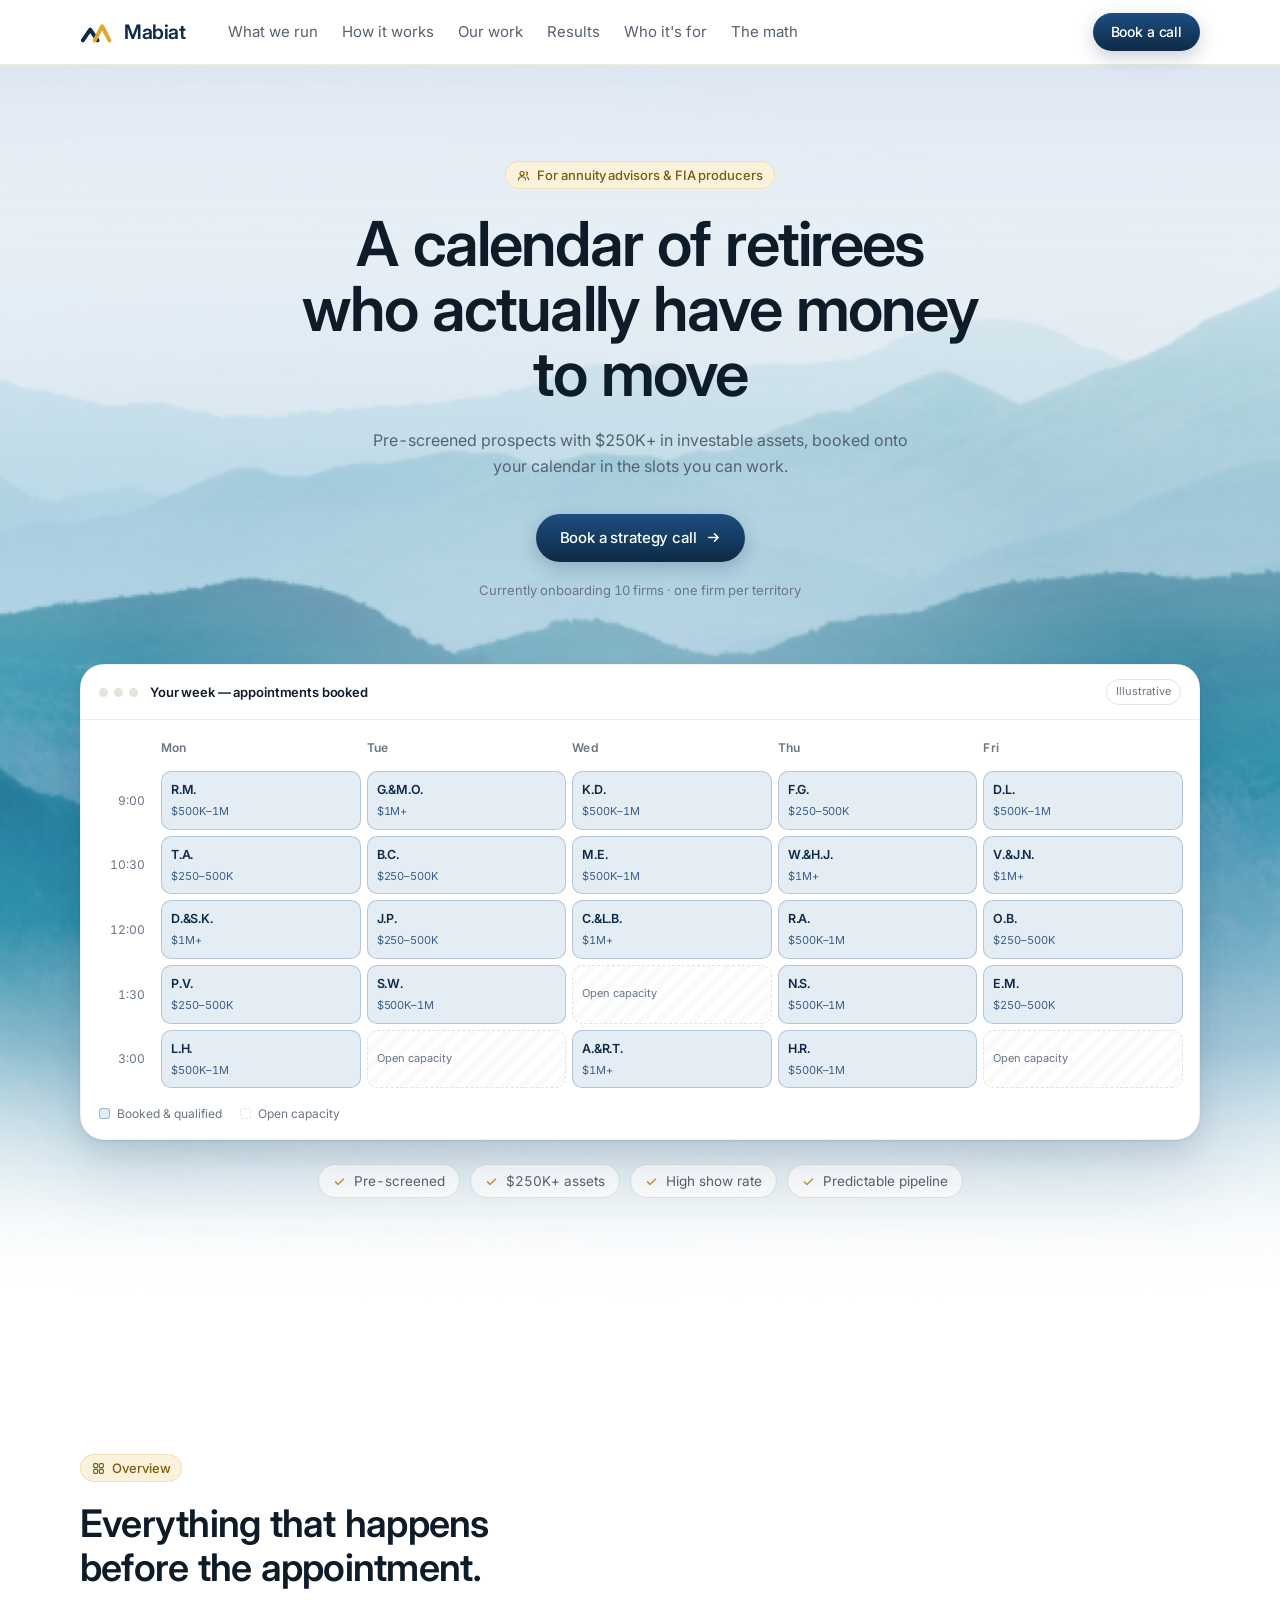
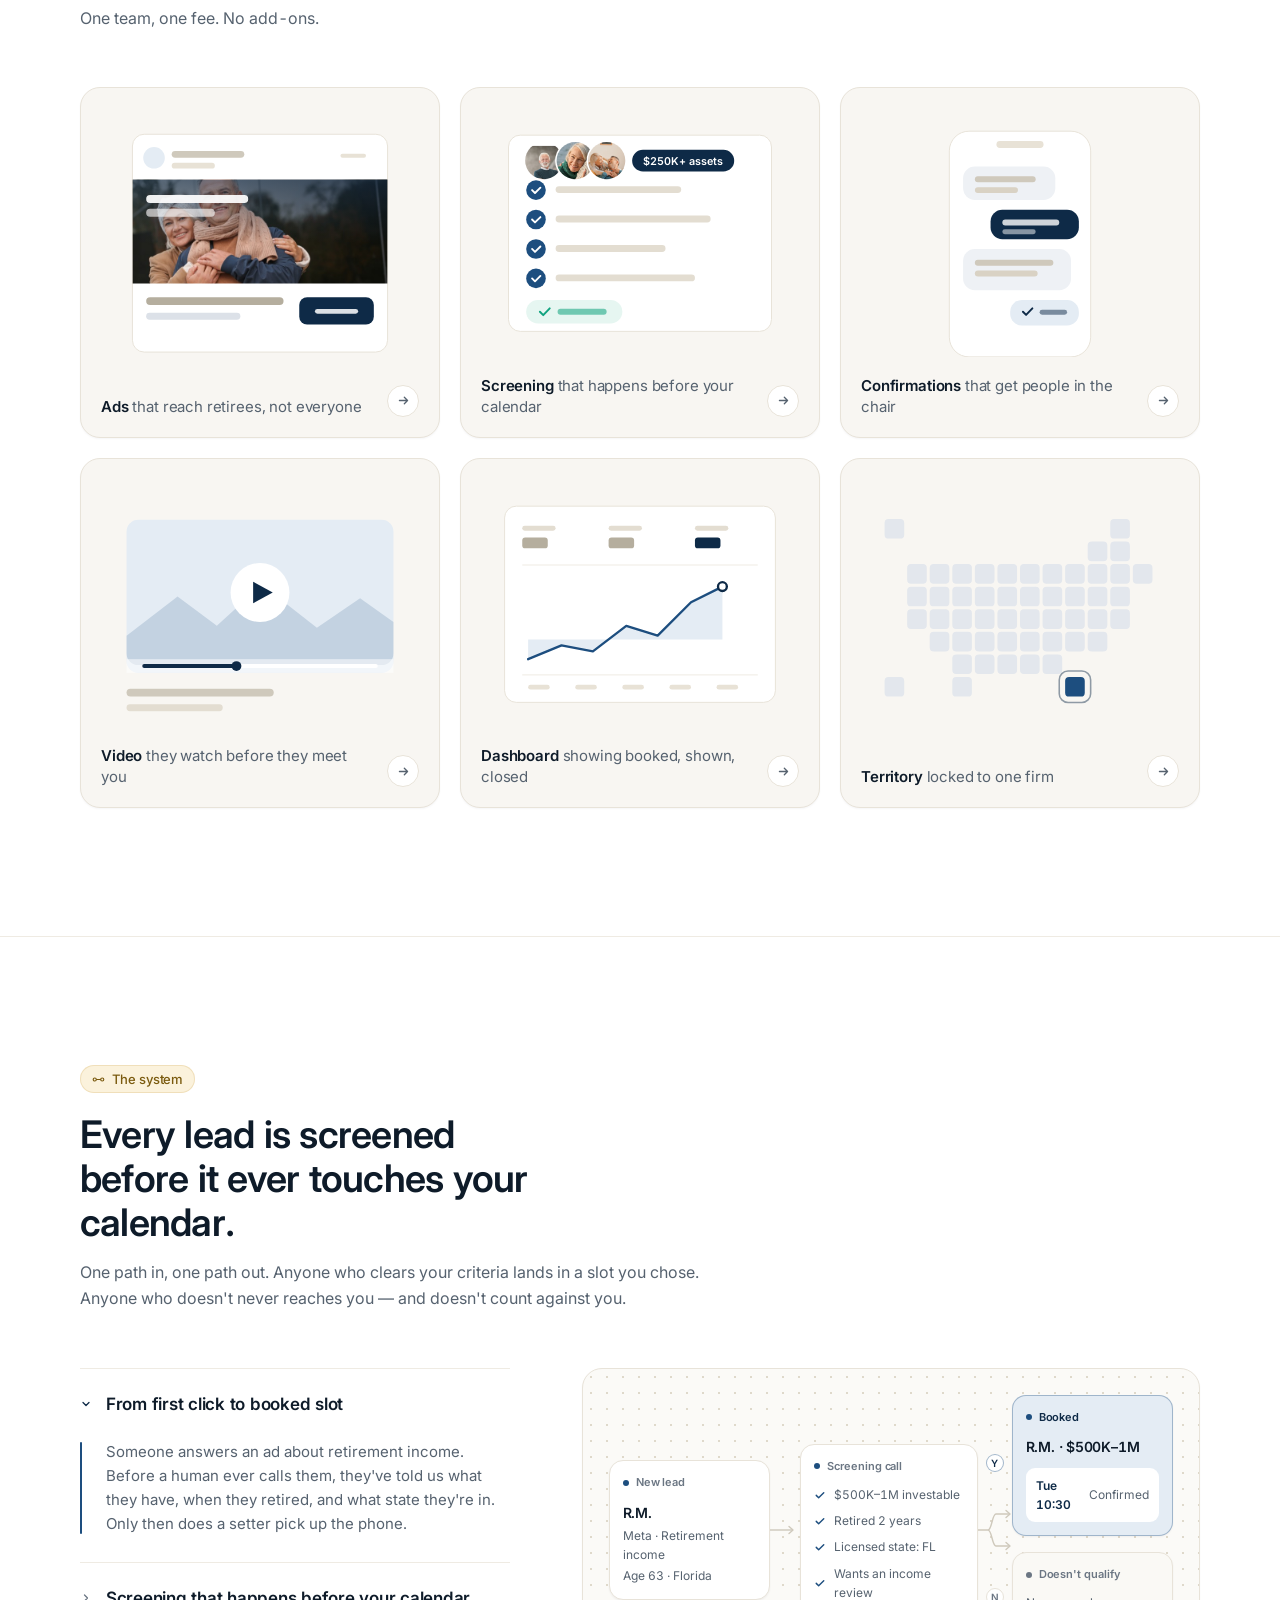
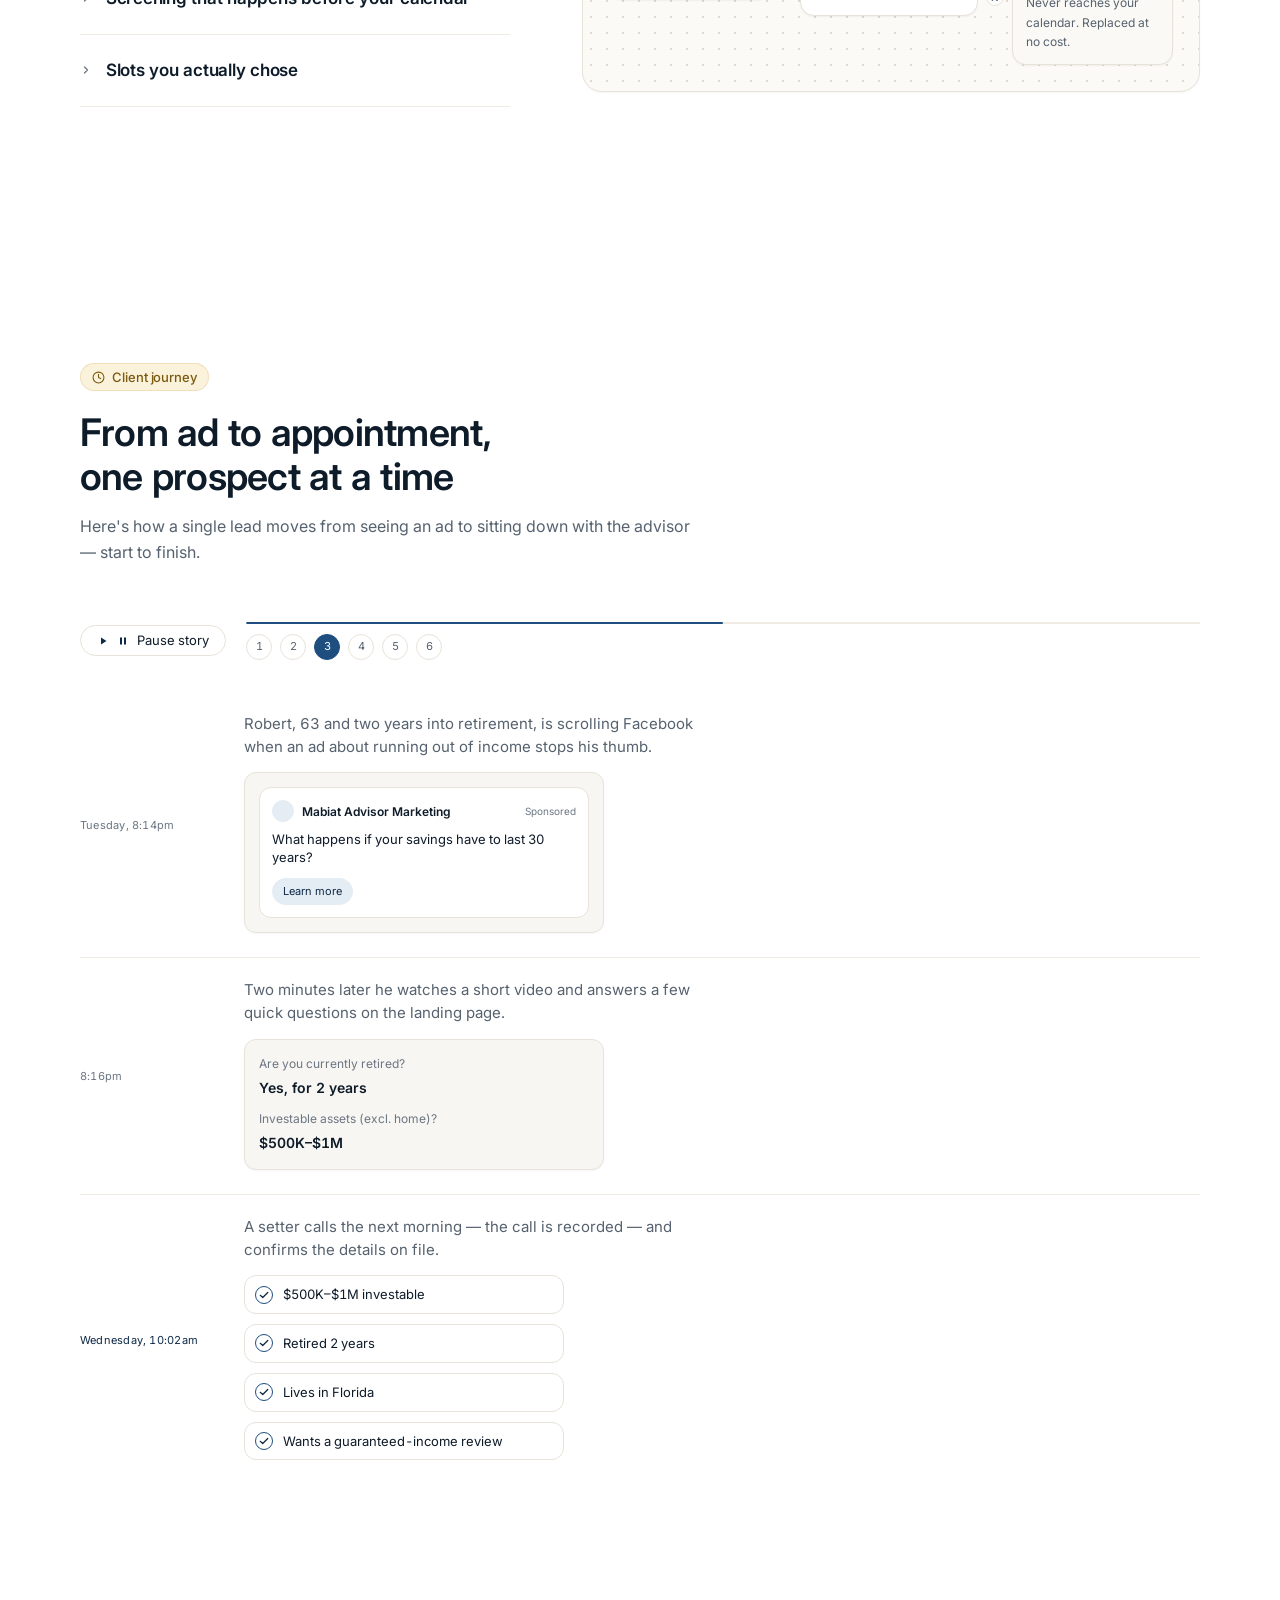
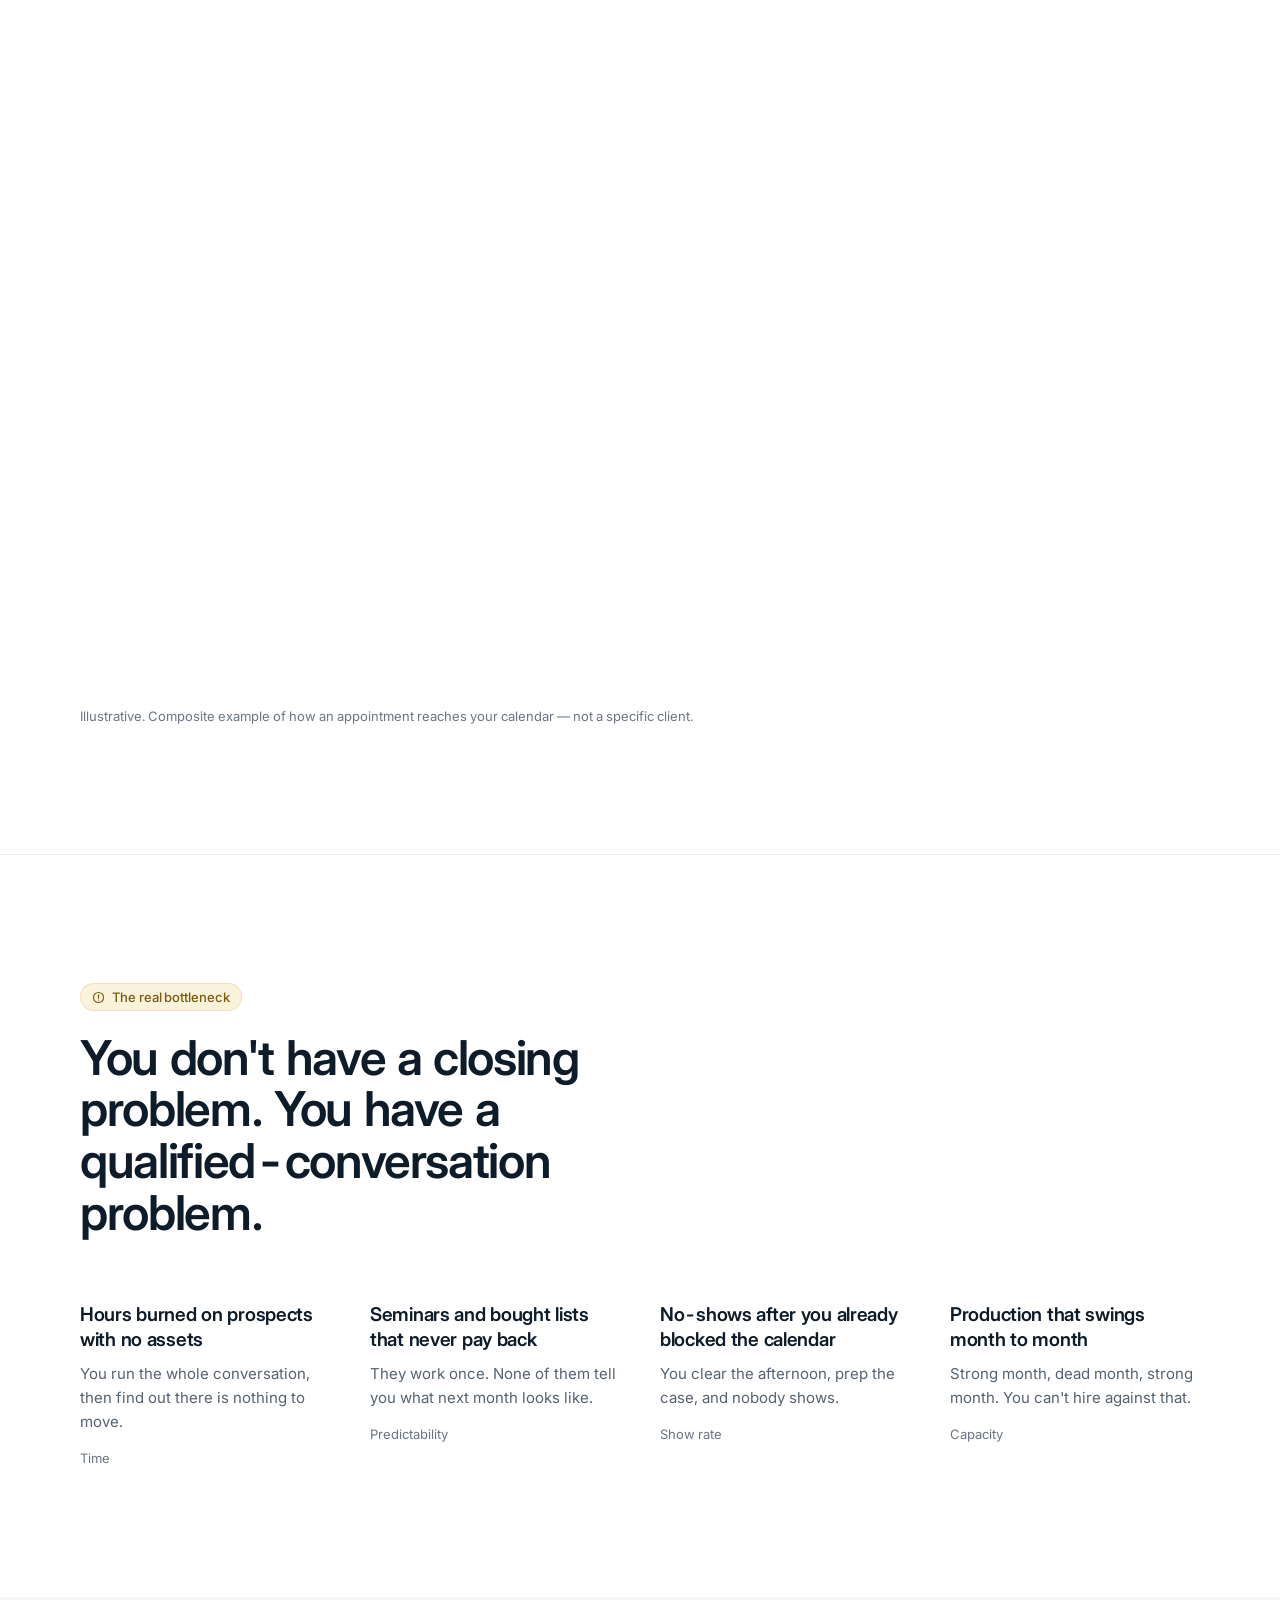
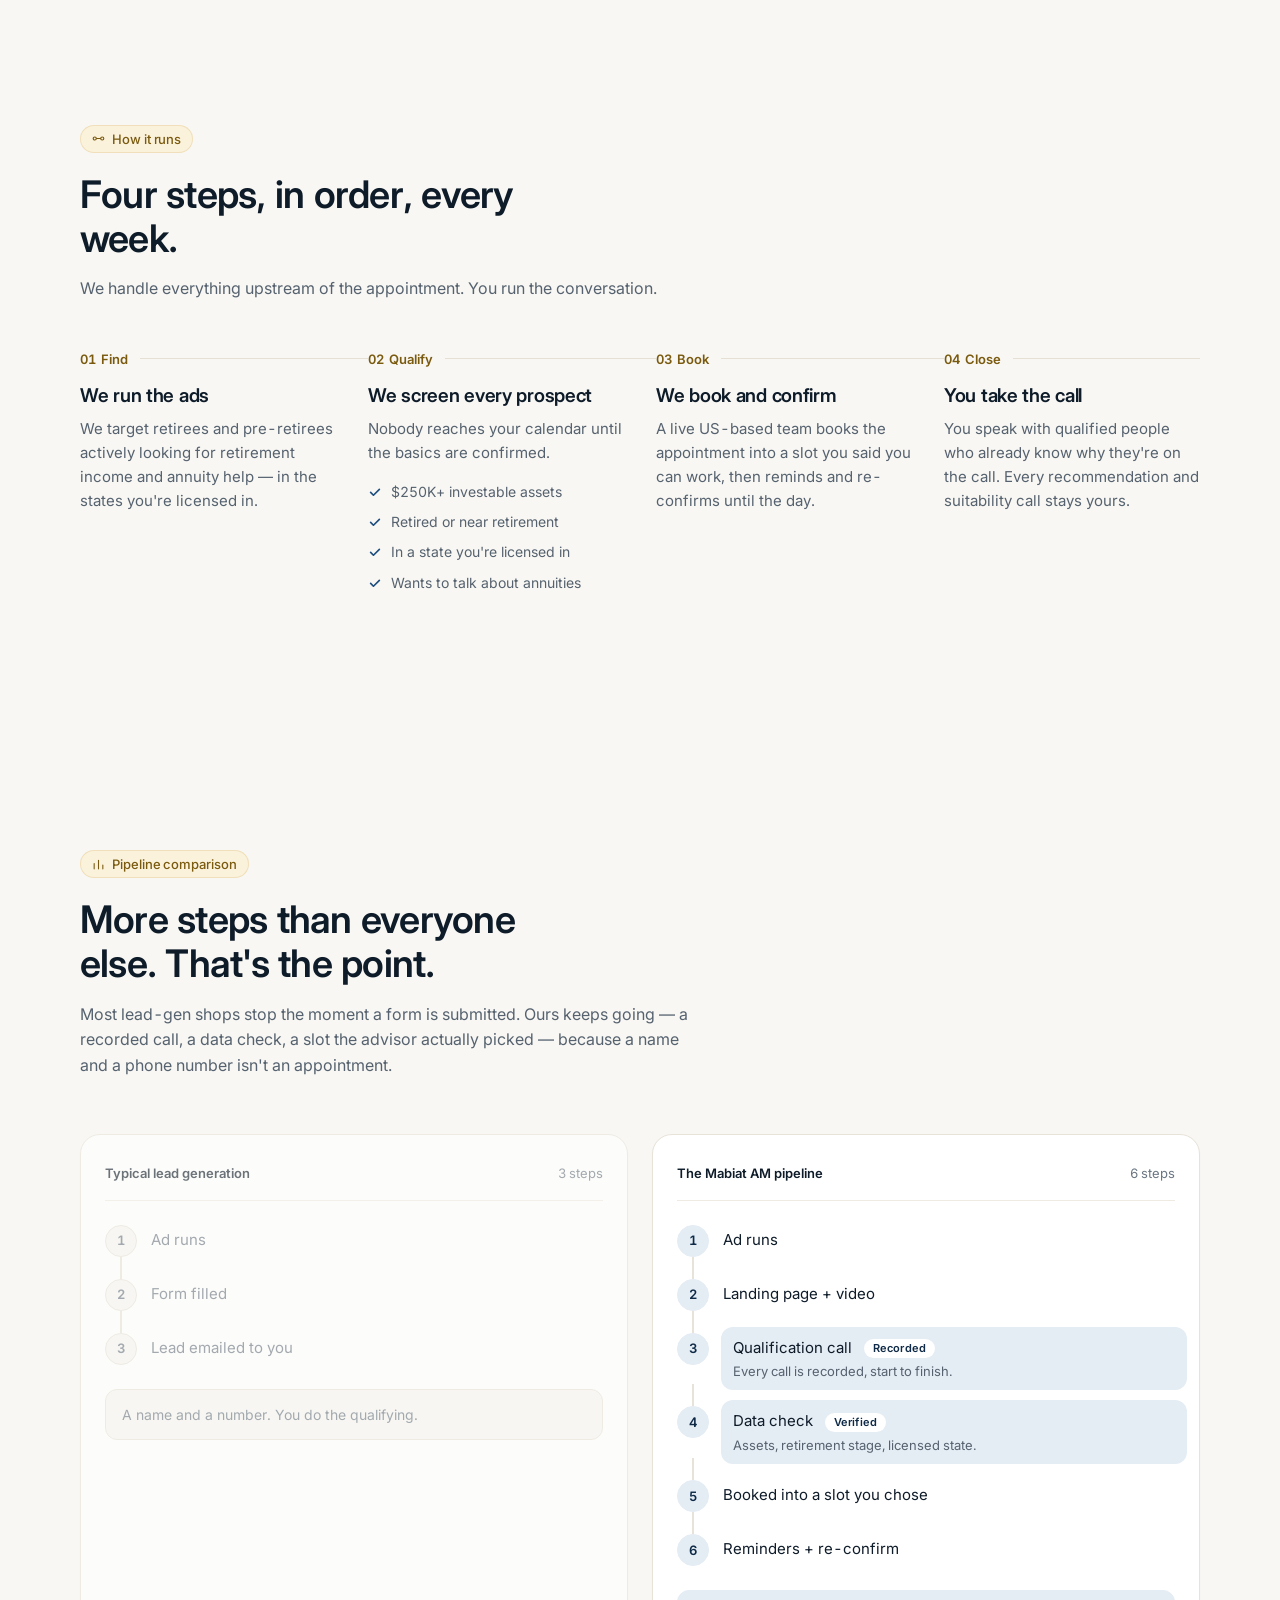
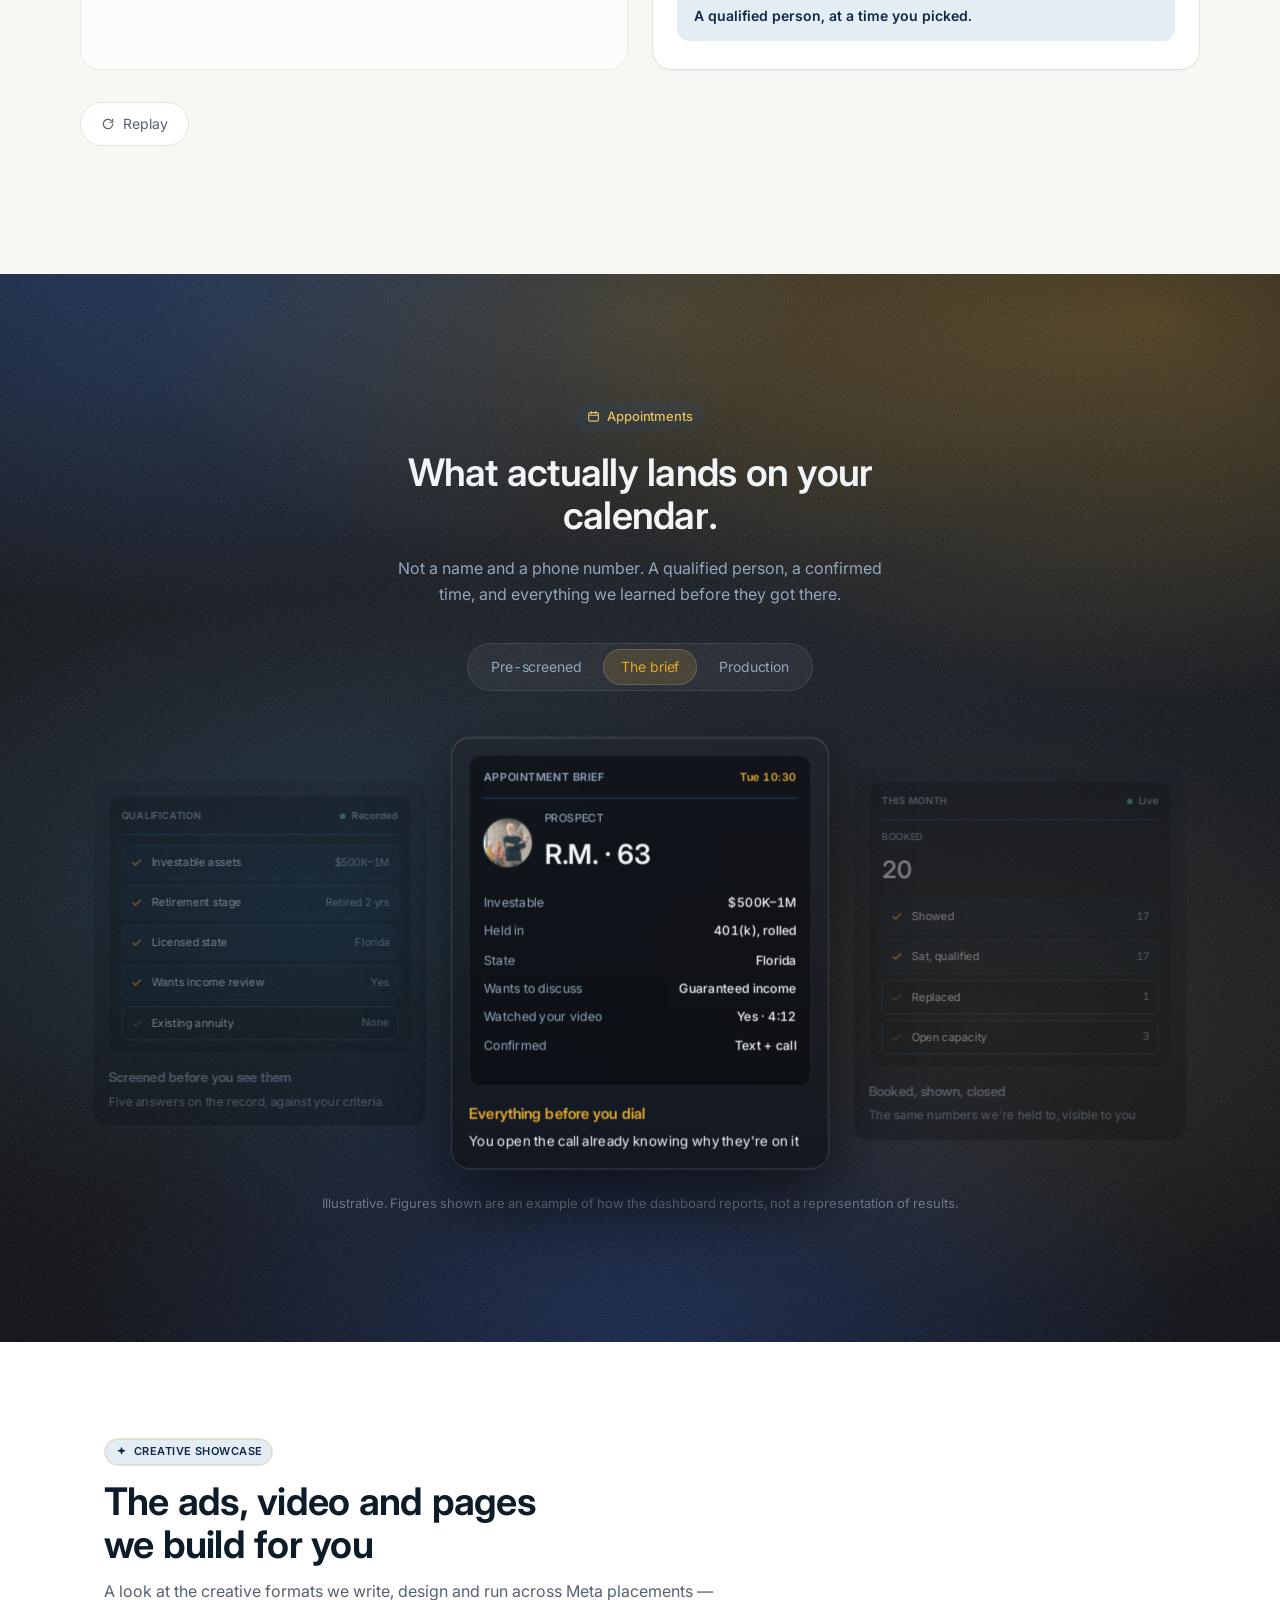
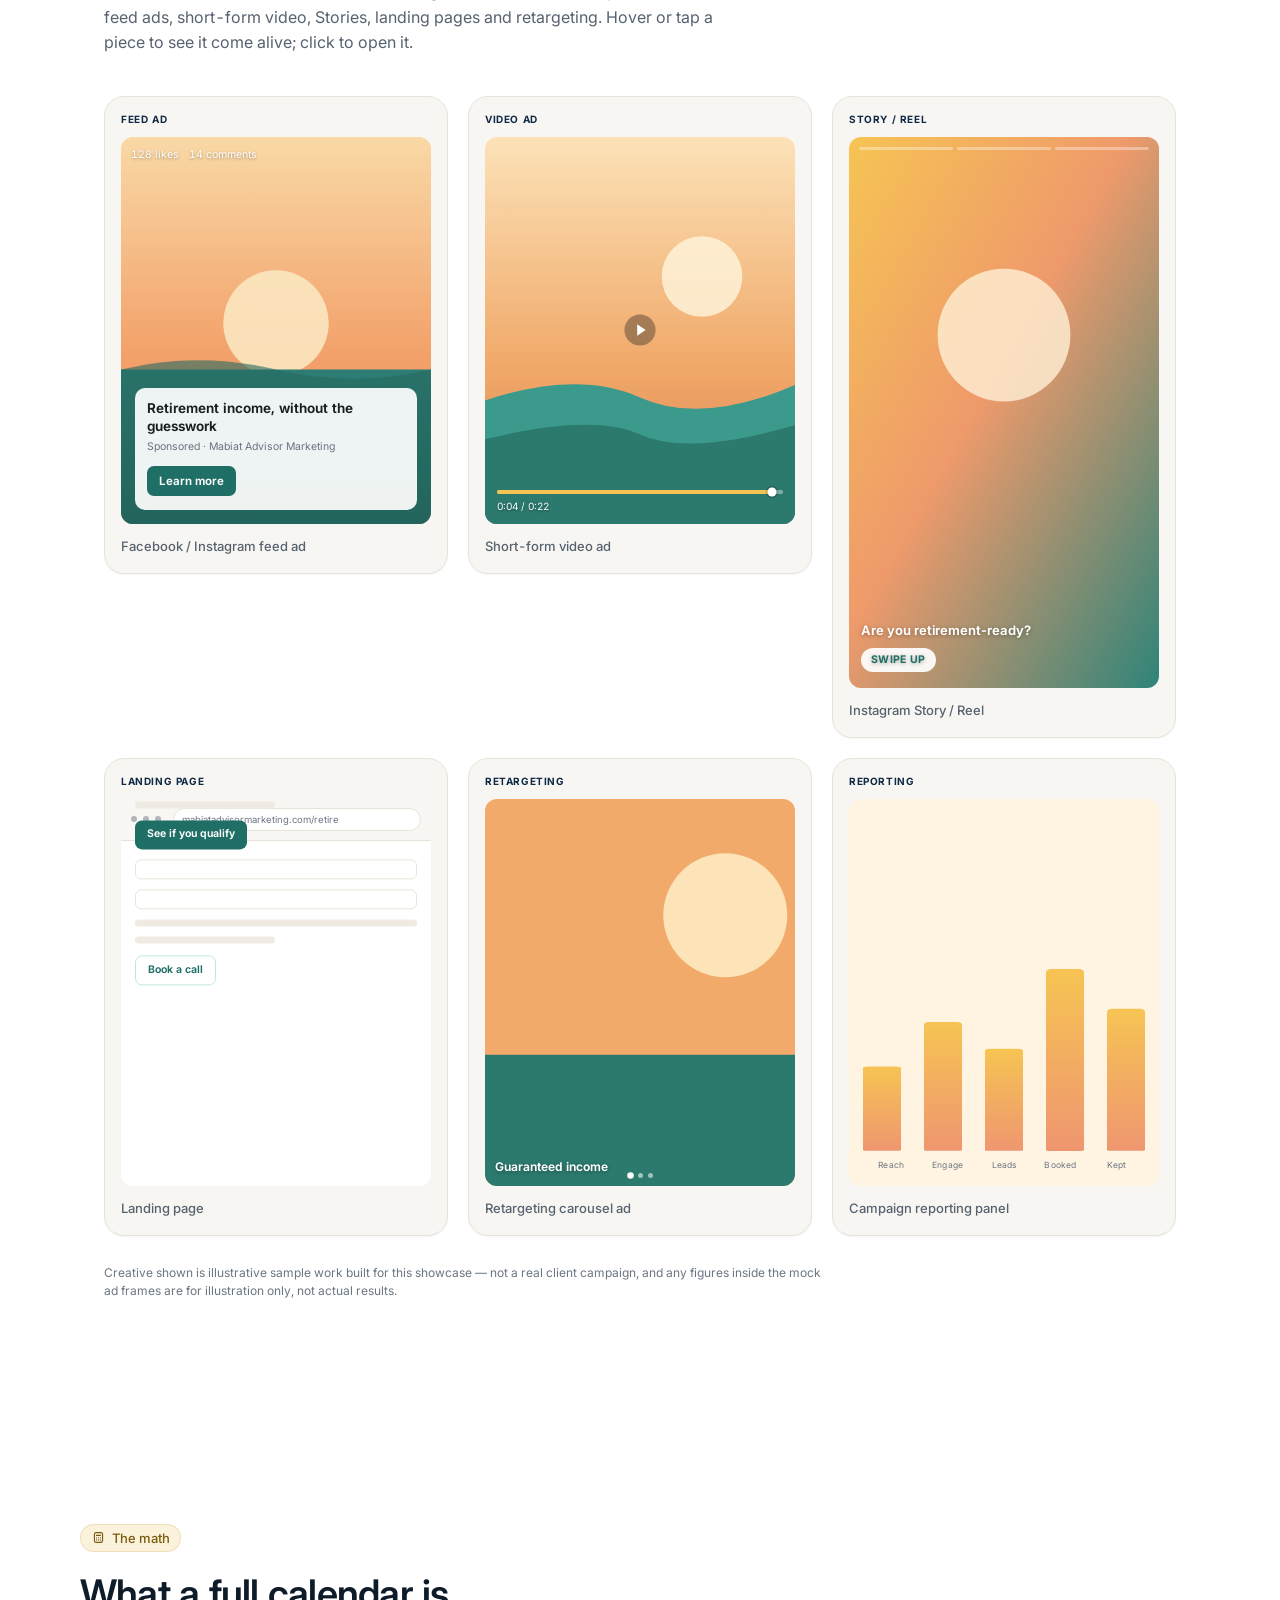
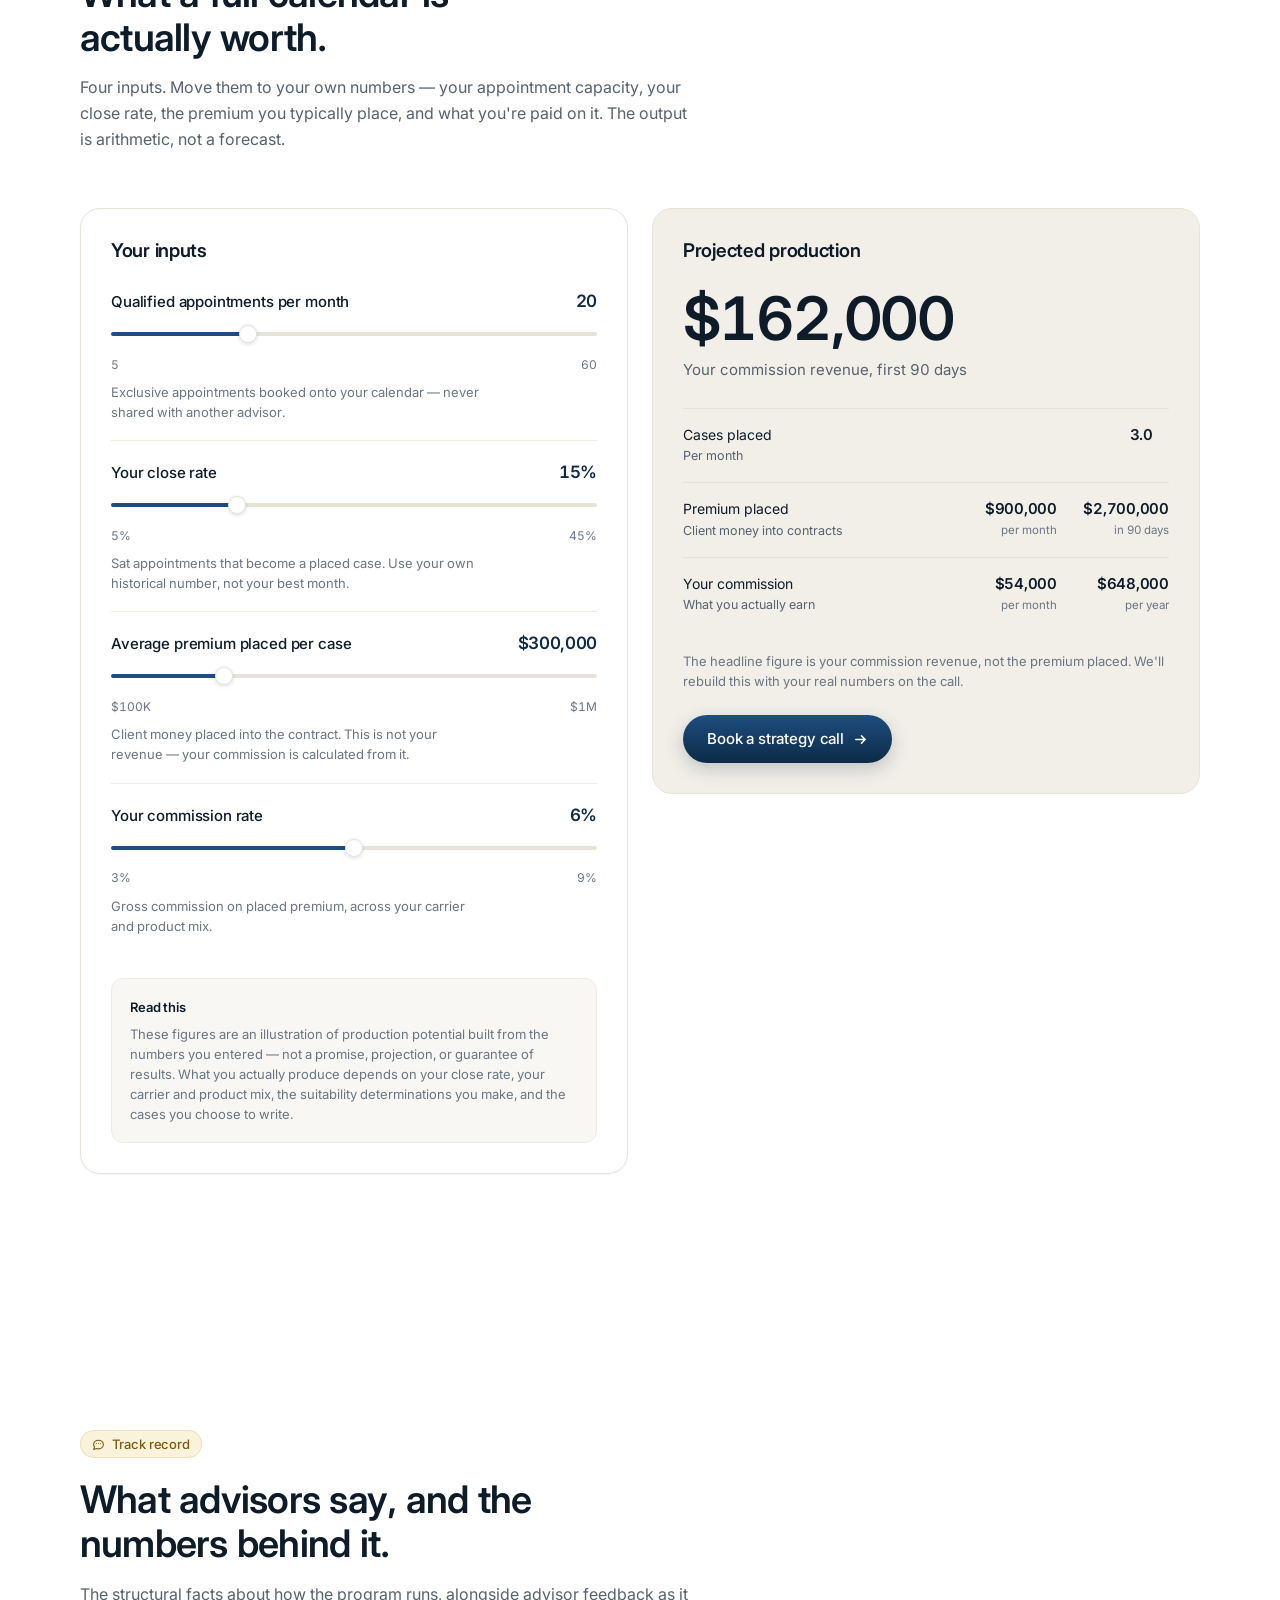
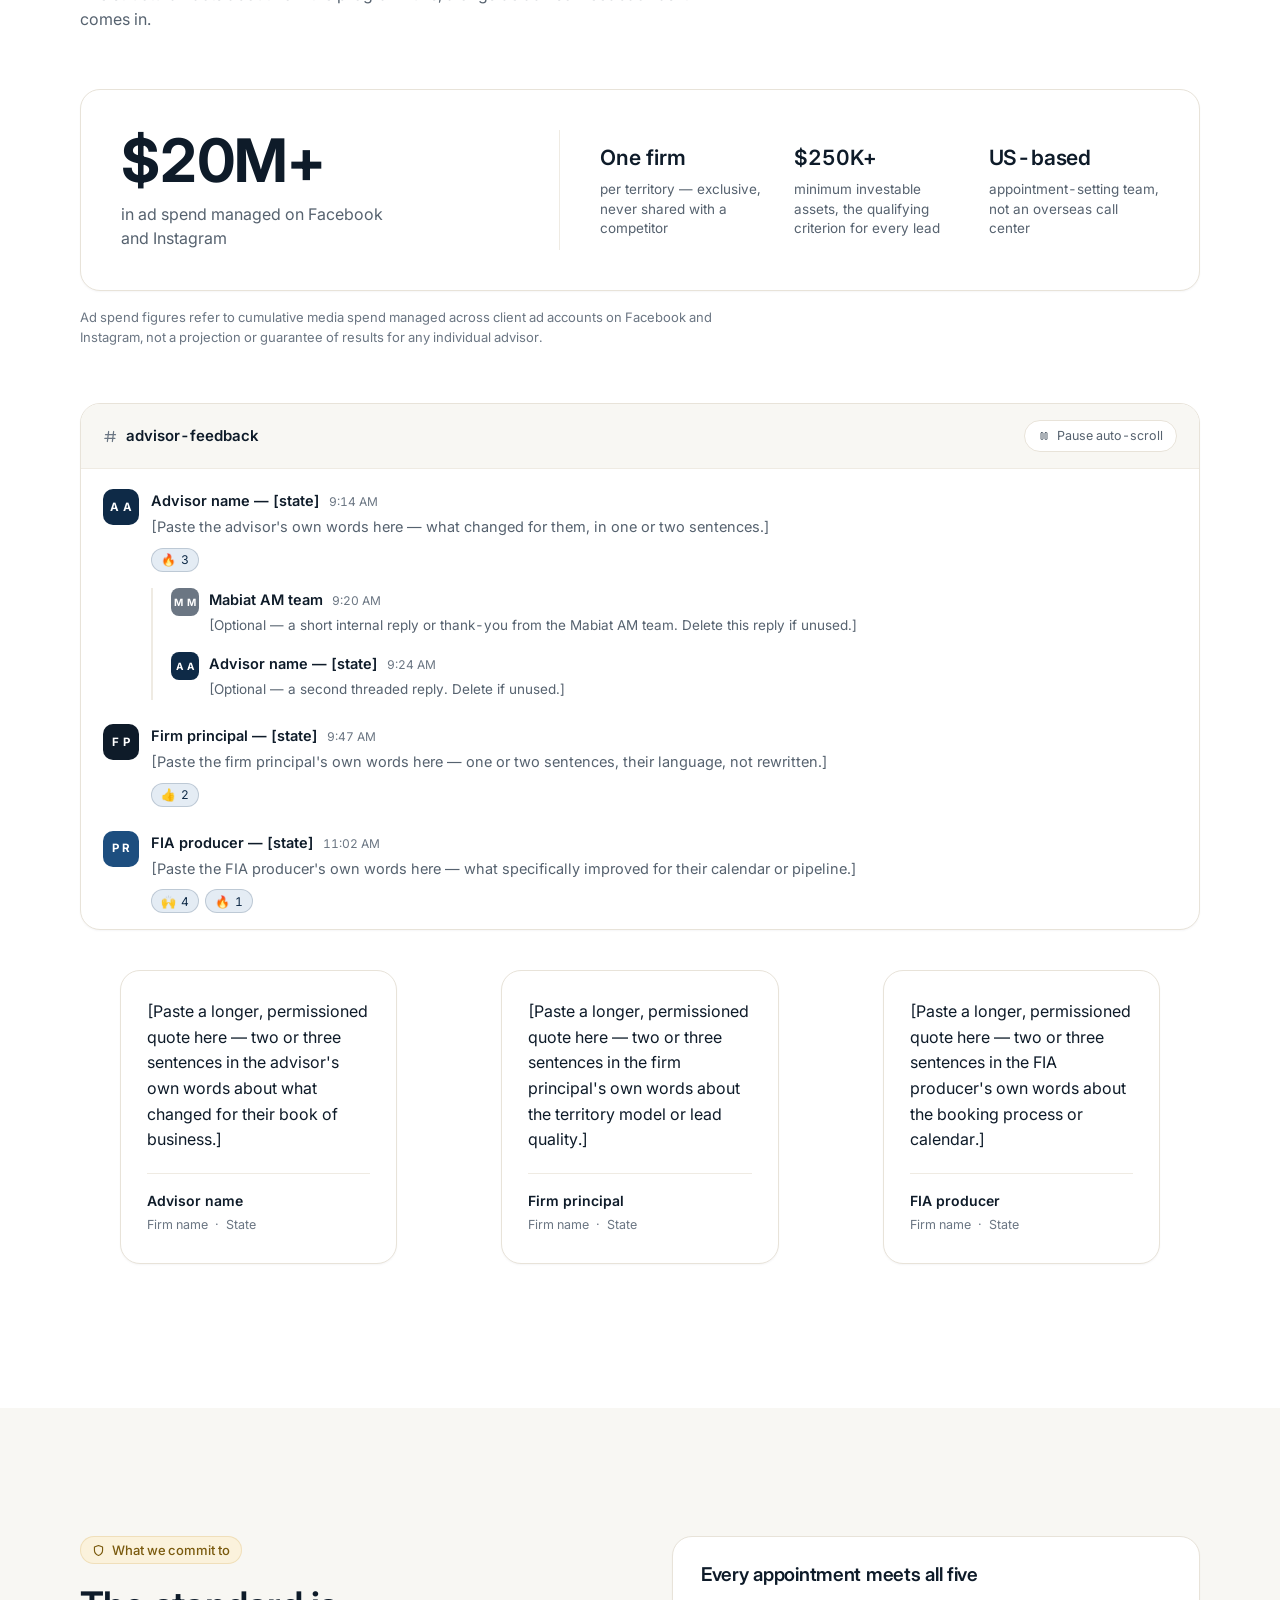
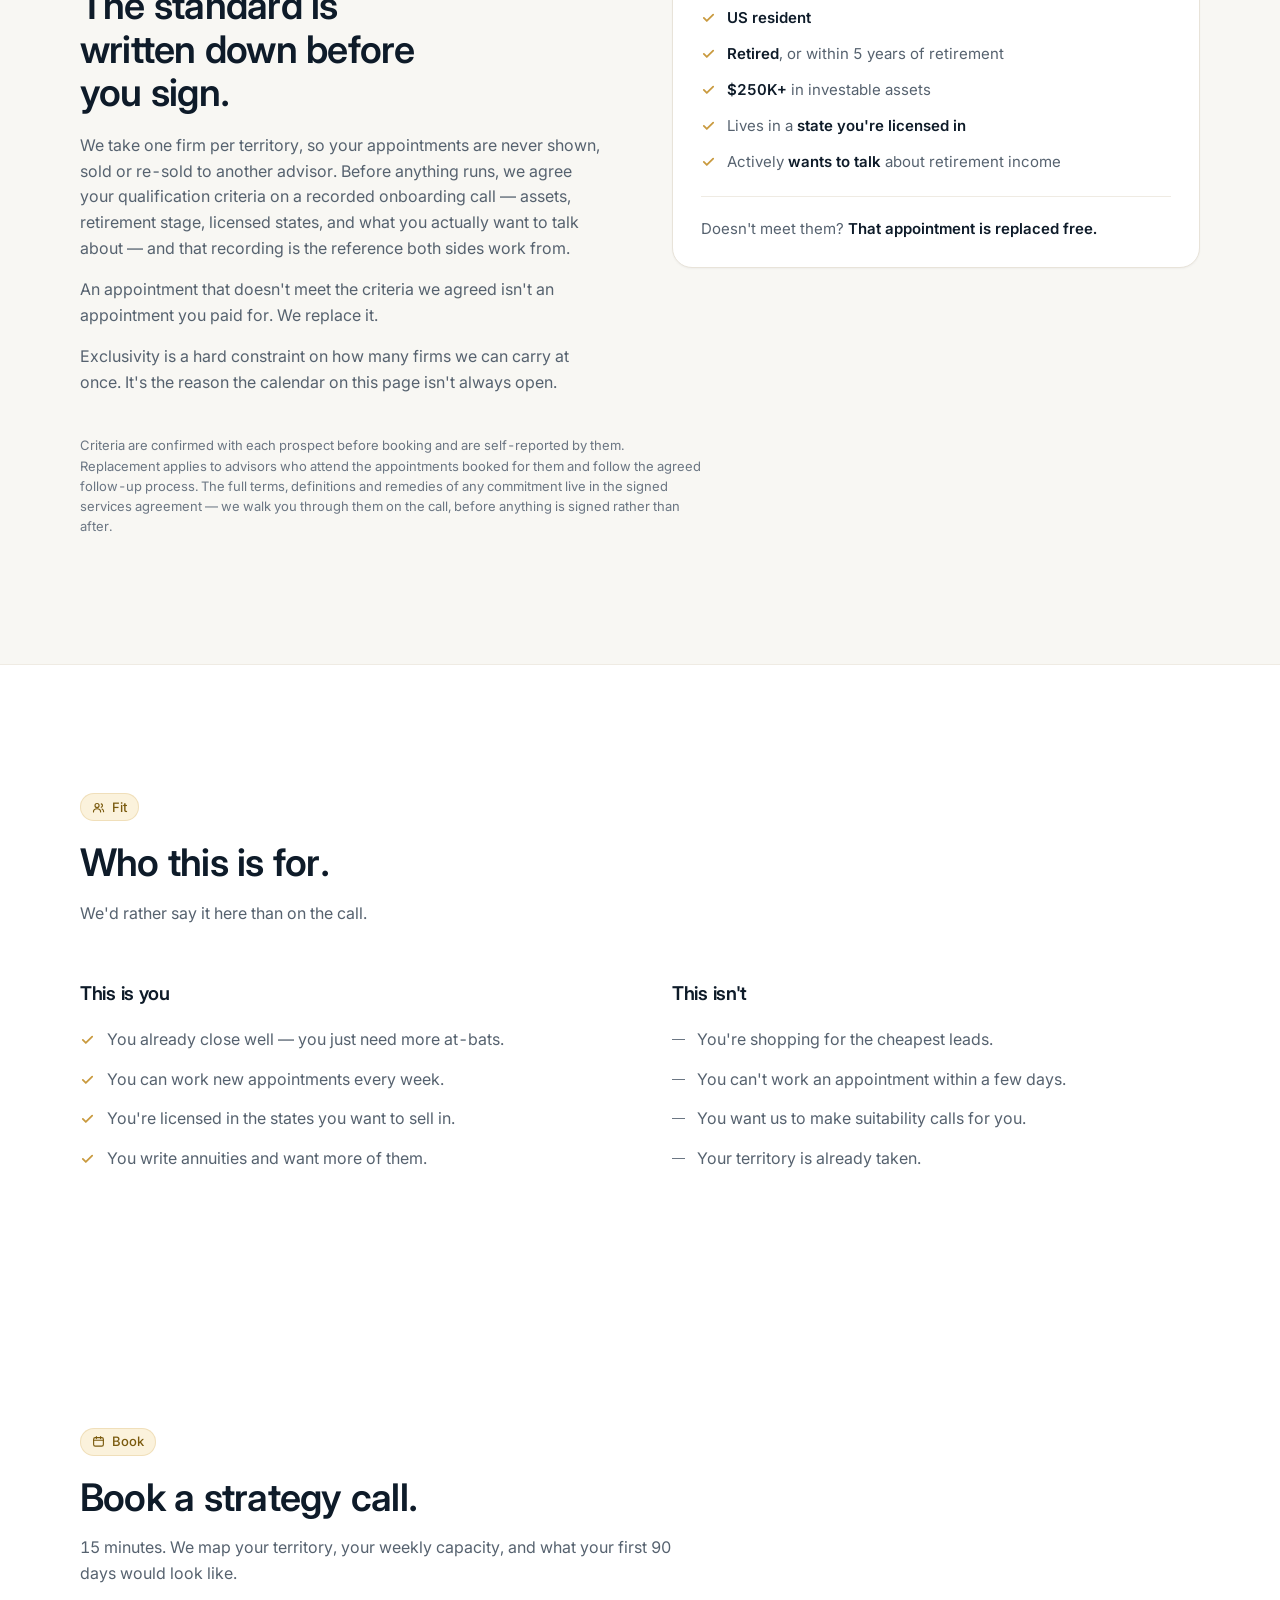
==== commit b181279e: "Add real photography: hero landscape and retiree portraits Hero backdrop is now a real photograph — " ====
--- a/index.html
+++ b/index.html
@@ -177,11 +177,18 @@
             <rect x="70" y="31" width="74" height="7" rx="3.5" fill="#CFC9BC"/>
             <rect x="70" y="43" width="44" height="6" rx="3" fill="#E8E2D6"/>
             <rect x="242" y="34" width="26" height="4" rx="2" fill="#E8E2D6"/>
-            <rect x="30" y="60" width="260" height="106" fill="var(--brand-wash)"/>
-            <circle cx="118" cy="112" r="30" fill="#fff" opacity=".55"/>
-            <path d="M30 152l38-30 26 20 34-30 40 32 32-22 40 30v14H30z" fill="var(--brand)" opacity=".18"/>
-            <rect x="44" y="82" width="90" height="8" rx="4" fill="#fff" opacity=".85"/>
-            <rect x="44" y="96" width="62" height="8" rx="4" fill="#fff" opacity=".6"/>
+            <defs>
+              <clipPath id="clipAdImg"><rect x="30" y="60" width="260" height="106"/></clipPath>
+              <linearGradient id="adScrim" x1="0" y1="0" x2="0" y2="1">
+                <stop offset="0" stop-color="#0E2A47" stop-opacity=".55"/>
+                <stop offset="1" stop-color="#0E2A47" stop-opacity="0"/>
+              </linearGradient>
+            </defs>
+            <image href="assets/person-3.jpg" x="30" y="52" width="260" height="122"
+                   preserveAspectRatio="xMidYMid slice" clip-path="url(#clipAdImg)"/>
+            <rect x="30" y="60" width="260" height="66" fill="url(#adScrim)" clip-path="url(#clipAdImg)"/>
+            <rect x="44" y="76" width="104" height="8" rx="4" fill="#fff" opacity=".92"/>
+            <rect x="44" y="90" width="70" height="8" rx="4" fill="#fff" opacity=".62"/>
             <rect x="44" y="180" width="140" height="8" rx="4" fill="#B5AE9E"/>
             <rect x="44" y="196" width="96" height="7" rx="3.5" fill="#DCE1E8"/>
             <rect x="200" y="180" width="76" height="28" rx="8" fill="var(--brand-deep)"/>
@@ -199,7 +206,23 @@
         <div class="b-mock">
           <svg viewBox="0 0 320 240" role="img" aria-label="Qualification checklist with four criteria met">
             <rect x="26" y="20" width="268" height="200" rx="12" fill="#fff" stroke="var(--card-line)"/>
-            <rect x="46" y="40" width="88" height="7" rx="3.5" fill="#CFC9BC"/>
+            <defs>
+              <clipPath id="clipAv1"><circle cx="62" cy="46" r="19"/></clipPath>
+              <clipPath id="clipAv2"><circle cx="94" cy="46" r="19"/></clipPath>
+              <clipPath id="clipAv3"><circle cx="126" cy="46" r="19"/></clipPath>
+            </defs>
+            <circle cx="62" cy="46" r="20.5" fill="#fff"/>
+            <image href="assets/person-1.jpg" x="8" y="31" width="100" height="67"
+                   preserveAspectRatio="none" clip-path="url(#clipAv1)"/>
+            <circle cx="94" cy="46" r="20.5" fill="#fff"/>
+            <image href="assets/person-2.jpg" x="36" y="25" width="100" height="67"
+                   preserveAspectRatio="none" clip-path="url(#clipAv2)"/>
+            <circle cx="126" cy="46" r="20.5" fill="#fff"/>
+            <image href="assets/person-5.jpg" x="64" y="19" width="100" height="67"
+                   preserveAspectRatio="none" clip-path="url(#clipAv3)"/>
+            <rect x="152" y="35" width="104" height="22" rx="11" fill="var(--navy)"/>
+            <text x="204" y="50" text-anchor="middle" font-family="Inter, sans-serif"
+                  font-size="11" font-weight="600" fill="#fff">$250K+ assets</text>
             <g>
               <circle cx="54" cy="76" r="10" fill="var(--brand)"/>
               <path d="M50 76l3 3 5.5-5.5" fill="none" stroke="#fff" stroke-width="1.9" stroke-linecap="round" stroke-linejoin="round"/>
@@ -824,7 +847,10 @@
       <article class="sc" id="sc-1" role="tabpanel" aria-labelledby="tab-1" data-state="active">
         <div class="dm">
           <div class="dm-hd"><span>APPOINTMENT BRIEF</span><em>Tue 10:30</em></div>
-          <div class="dm-big"><small>PROSPECT</small>R.M. · 63</div>
+          <div class="dm-person">
+            <img class="dm-avatar" src="assets/person-1.jpg" alt="" width="46" height="46" loading="lazy">
+            <div class="dm-big"><small>PROSPECT</small>R.M. &middot; 63</div>
+          </div>
           <dl class="dm-kv">
             <div><dt>Investable</dt><dd>$500K–1M</dd></div>
             <div><dt>Held in</dt><dd>401(k), rolled</dd></div>
--- a/styles.css
+++ b/styles.css
@@ -990,7 +990,7 @@
   --hb-haze-3: #F8F7F3;       /* farthest, faintest band (site --bg-tint) */
 
   --hb-silhouette-color: #A9BCD3; /* desaturated blue-grey hills */
-  --hb-silhouette-opacity: 0.9;   /* overall strength of the silhouette layer */
+  --hb-silhouette-opacity: 1;   /* overall strength of the silhouette layer */
 
   --hb-bloom-color: #E4ECF4;  /* glow color behind the shot (site --brand-wash) */
   --hb-bloom-opacity: 0.65;
@@ -1066,13 +1066,24 @@
  * set --hb-silhouette-opacity: 0) if it ever starts looking too
  * "landscape-y" for the brand.                                       */
 .hb-silhouette {
-  /* Layered ridges with atmospheric perspective — distant ranges pale
-     and high, near ranges denser and low. Blur is baked into the SVG. */
-  background-image: url("data:image/svg+xml,<svg xmlns="http://www.w3.org/2000/svg" viewBox="0 0 1440 420" preserveAspectRatio="none"><defs><filter id="s" x="-10%" y="-10%" width="120%" height="120%"><feGaussianBlur stdDeviation="1.6"/></filter><linearGradient id="fade" x1="0" y1="0" x2="0" y2="1"><stop offset="0" stop-color="#fff" stop-opacity="0"/><stop offset="0.55" stop-color="#fff" stop-opacity="0.35"/><stop offset="1" stop-color="#fff" stop-opacity="1"/></linearGradient></defs><g filter="url(#s)"><path fill="#C6D4E4" d="M0 420V250l92-52 70 36 90-72 82 52 88-66 100 56 90-32 92 52 98-66 90 50 90-30 100 46 90-36 78 42 80-28v190z"/><path fill="#AEC1D6" d="M0 420V312l112-48 88 36 100-62 100 52 100-40 100 46 110-34 100 42 110-40 100 46 108-34 92 38 120-30v106z"/><path fill="#93AAC5" d="M0 420V356l130-32 130 26 120-32 120 30 120-26 130 30 130-24 126 28 118-20 116 24v40z"/></g><rect width="1440" height="420" fill="url(#fade)"/></svg>");
+  /* Real photograph: CC0 layered ridges. Masked top and bottom so the
+     headline sits on clean ground and the section melts into white,
+     and tinted toward the brand navy rather than its native cyan. */
+  background-image: url("assets/hero-ridges.jpg");
   background-repeat: no-repeat;
-  background-position: bottom center;
-  background-size: 100% clamp(240px, 42%, 460px);
-  opacity: var(--hb-silhouette-opacity);
+  background-position: center 38%;
+  background-size: cover;
+  opacity: .92;
+  filter: saturate(.68) hue-rotate(-12deg) contrast(.96) brightness(1.05);
+  -webkit-mask-image: linear-gradient(180deg, transparent 0%, rgba(0,0,0,.55) 16%, #000 46%, #000 68%, transparent 97%);
+          mask-image: linear-gradient(180deg, transparent 0%, rgba(0,0,0,.55) 16%, #000 46%, #000 68%, transparent 97%);
+}
+
+/* Guarantees headline contrast over the photograph. */
+.hb-silhouette::after {
+  content: "";
+  position: absolute; inset: 0;
+  background: linear-gradient(180deg, rgba(255,255,255,.86) 0%, rgba(255,255,255,.30) 34%, rgba(255,255,255,0) 58%);
 }
 
 /* ---- layer 5: light bloom behind the product shot ------------------ *
@@ -2931,3 +2942,15 @@
 @media (prefers-reduced-motion: reduce) {
   .pf-slack-panel { scroll-behavior: auto; }
 }
+
+
+/* Prospect portrait in the appointment brief. Illustrative stock imagery —
+   never presented as a named client. */
+.dm-person { display: flex; align-items: center; gap: 12px; margin-bottom: 12px; }
+.dm-person .dm-big { margin-bottom: 0; }
+.dm-avatar {
+  width: 46px; height: 46px; border-radius: 50%;
+  object-fit: cover; object-position: 54% 18%;
+  flex: none;
+  box-shadow: 0 0 0 1px rgba(255,255,255,.14);
+}
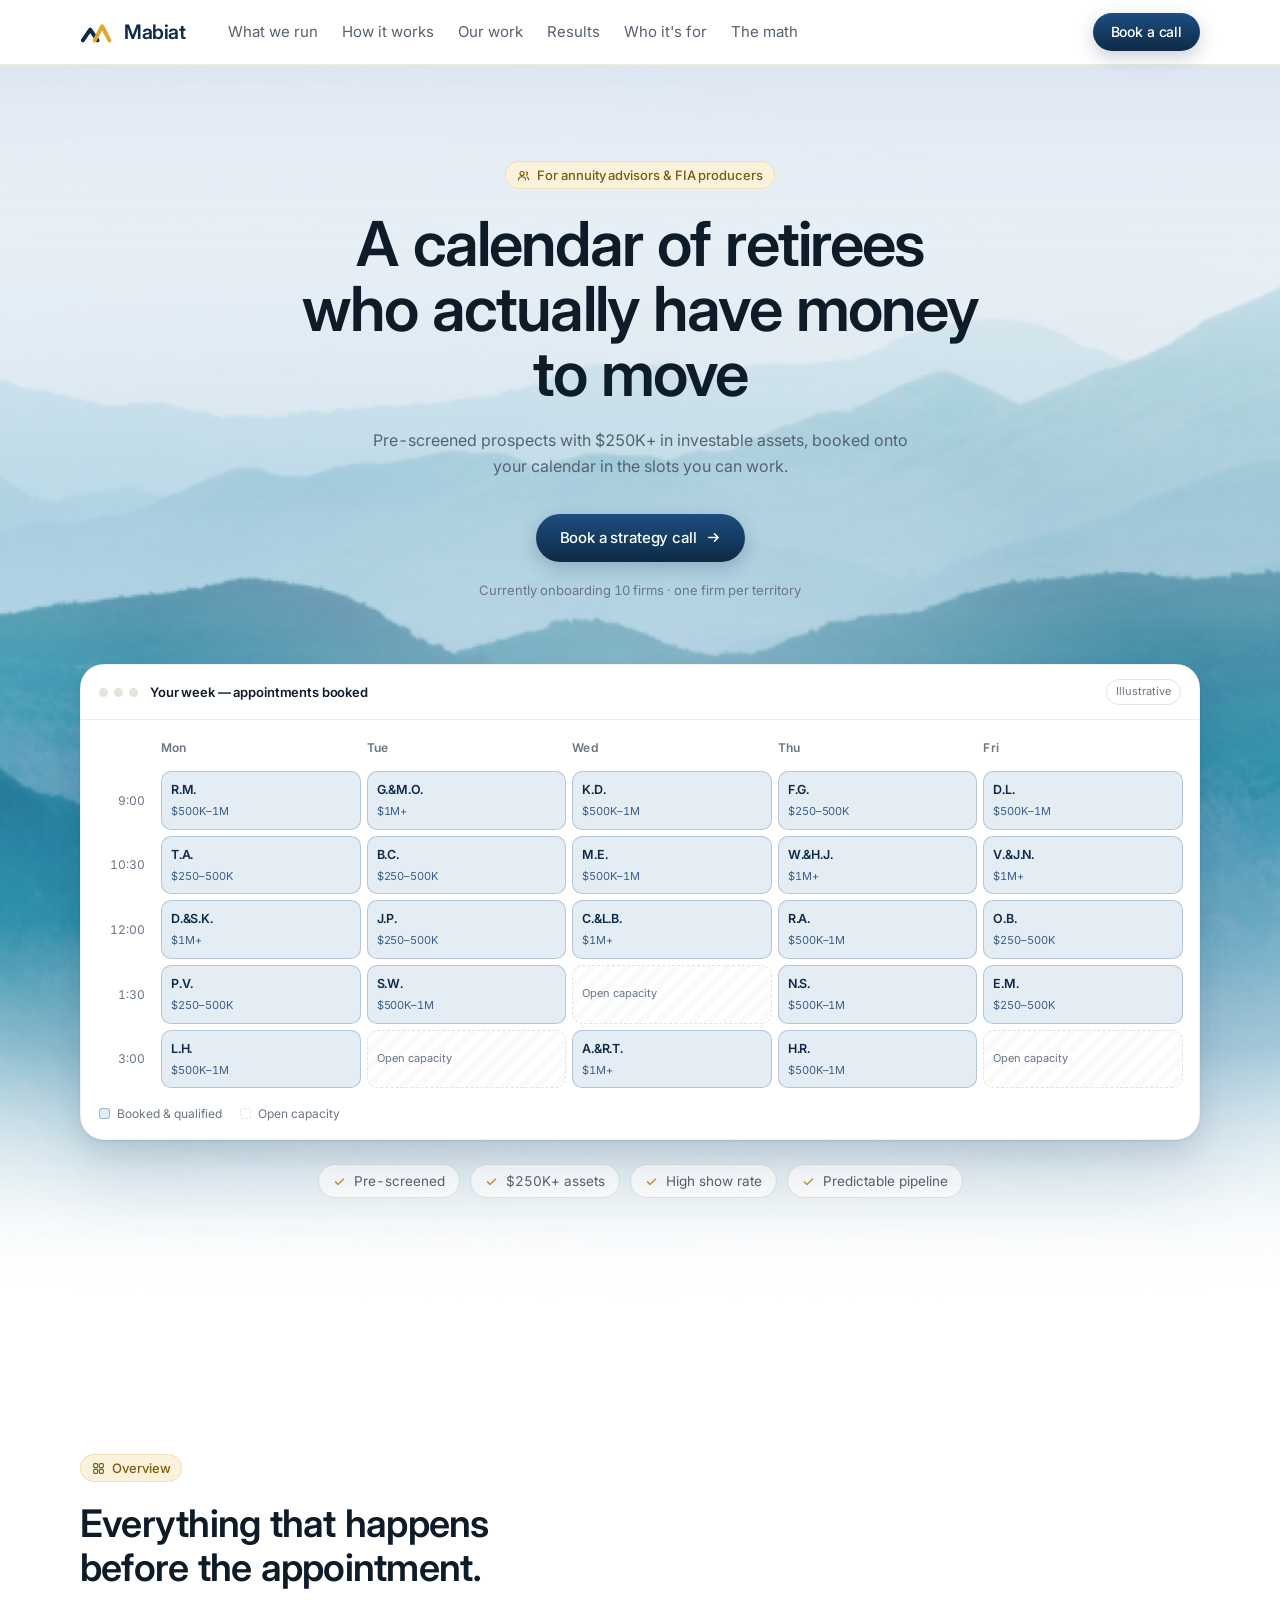
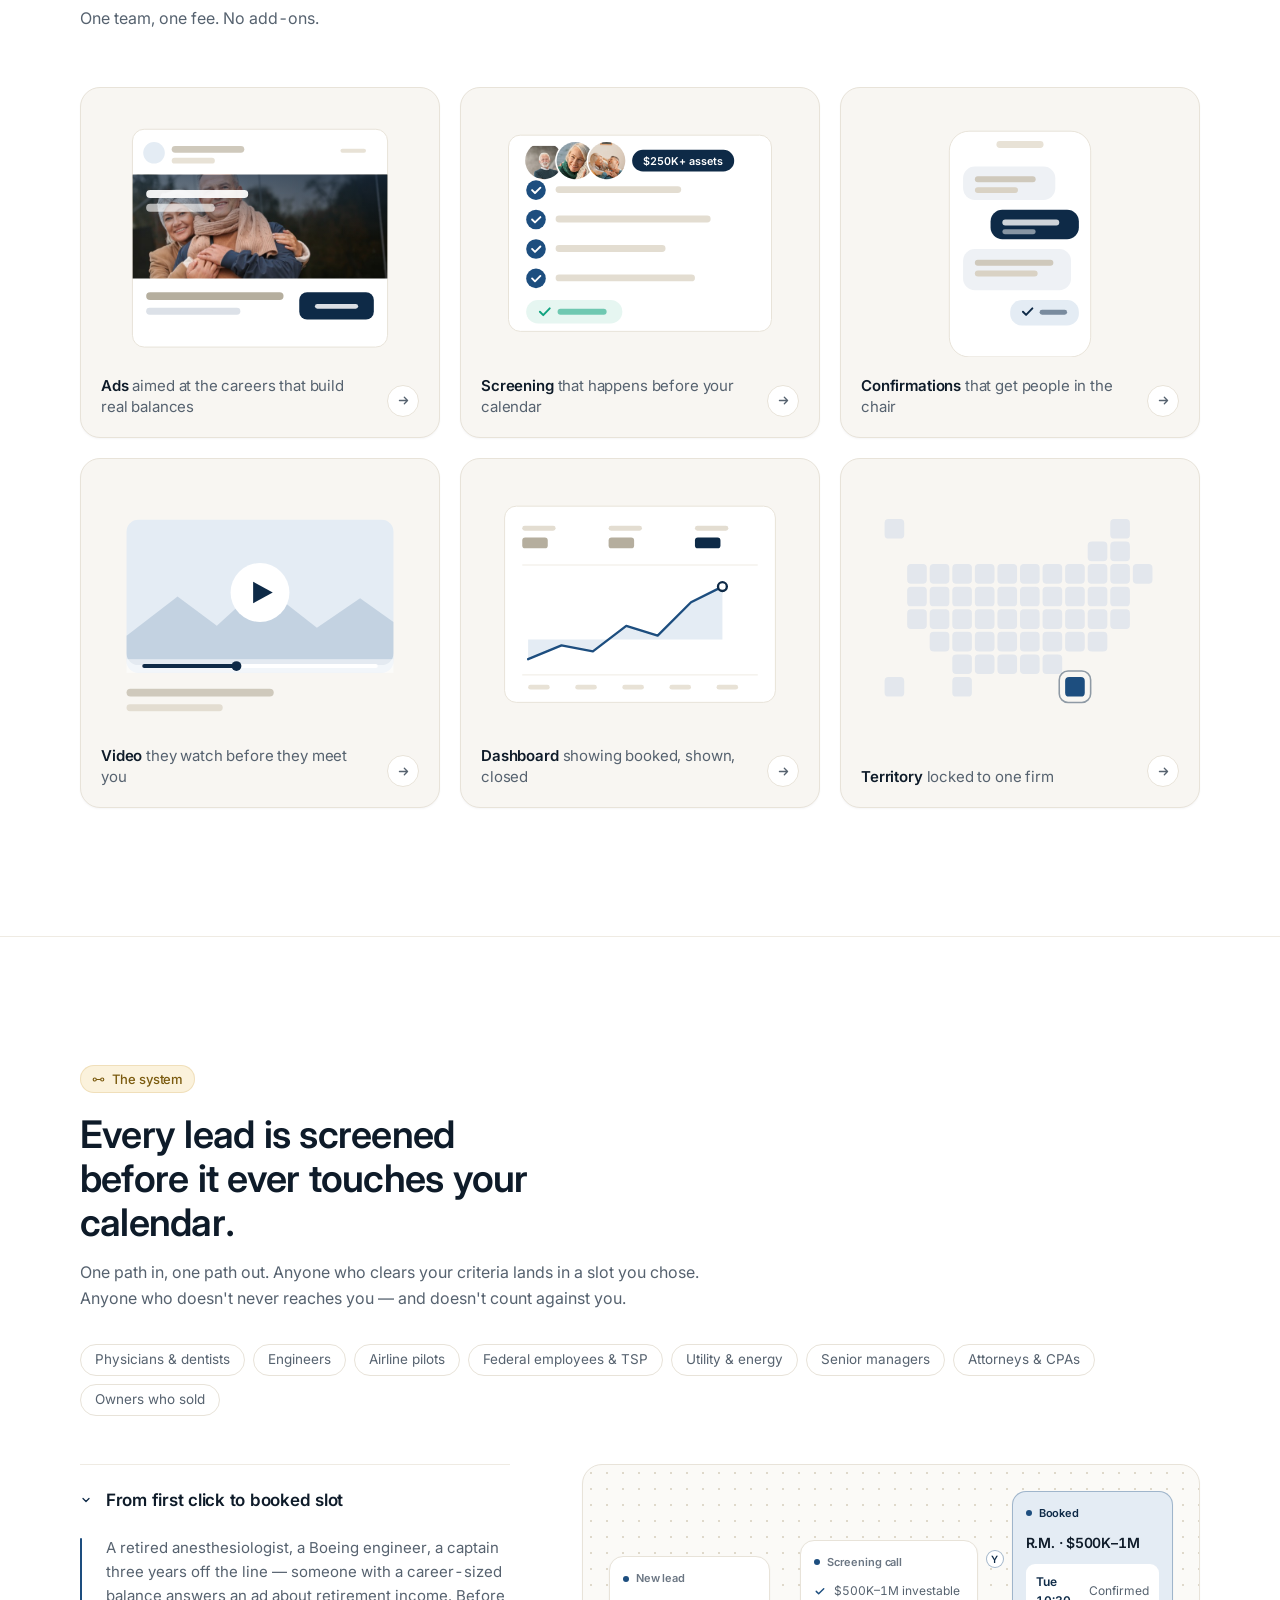
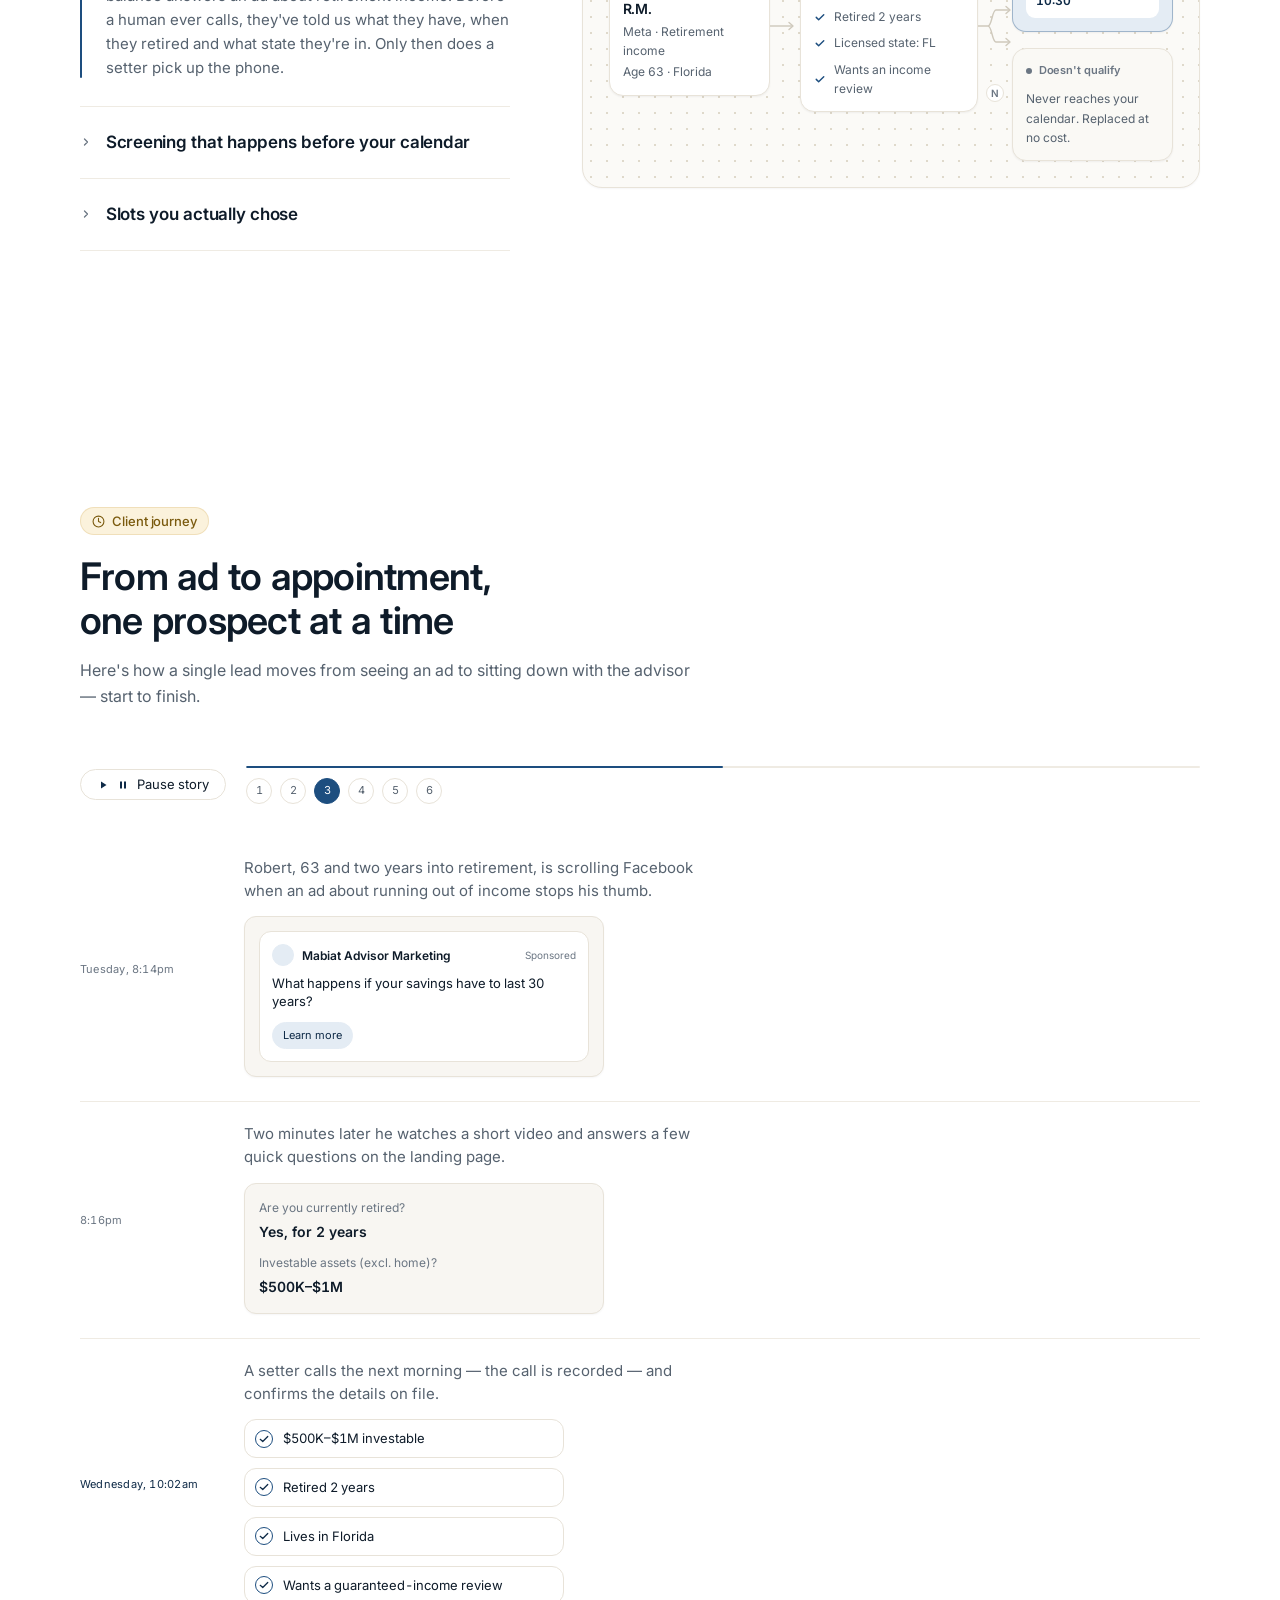
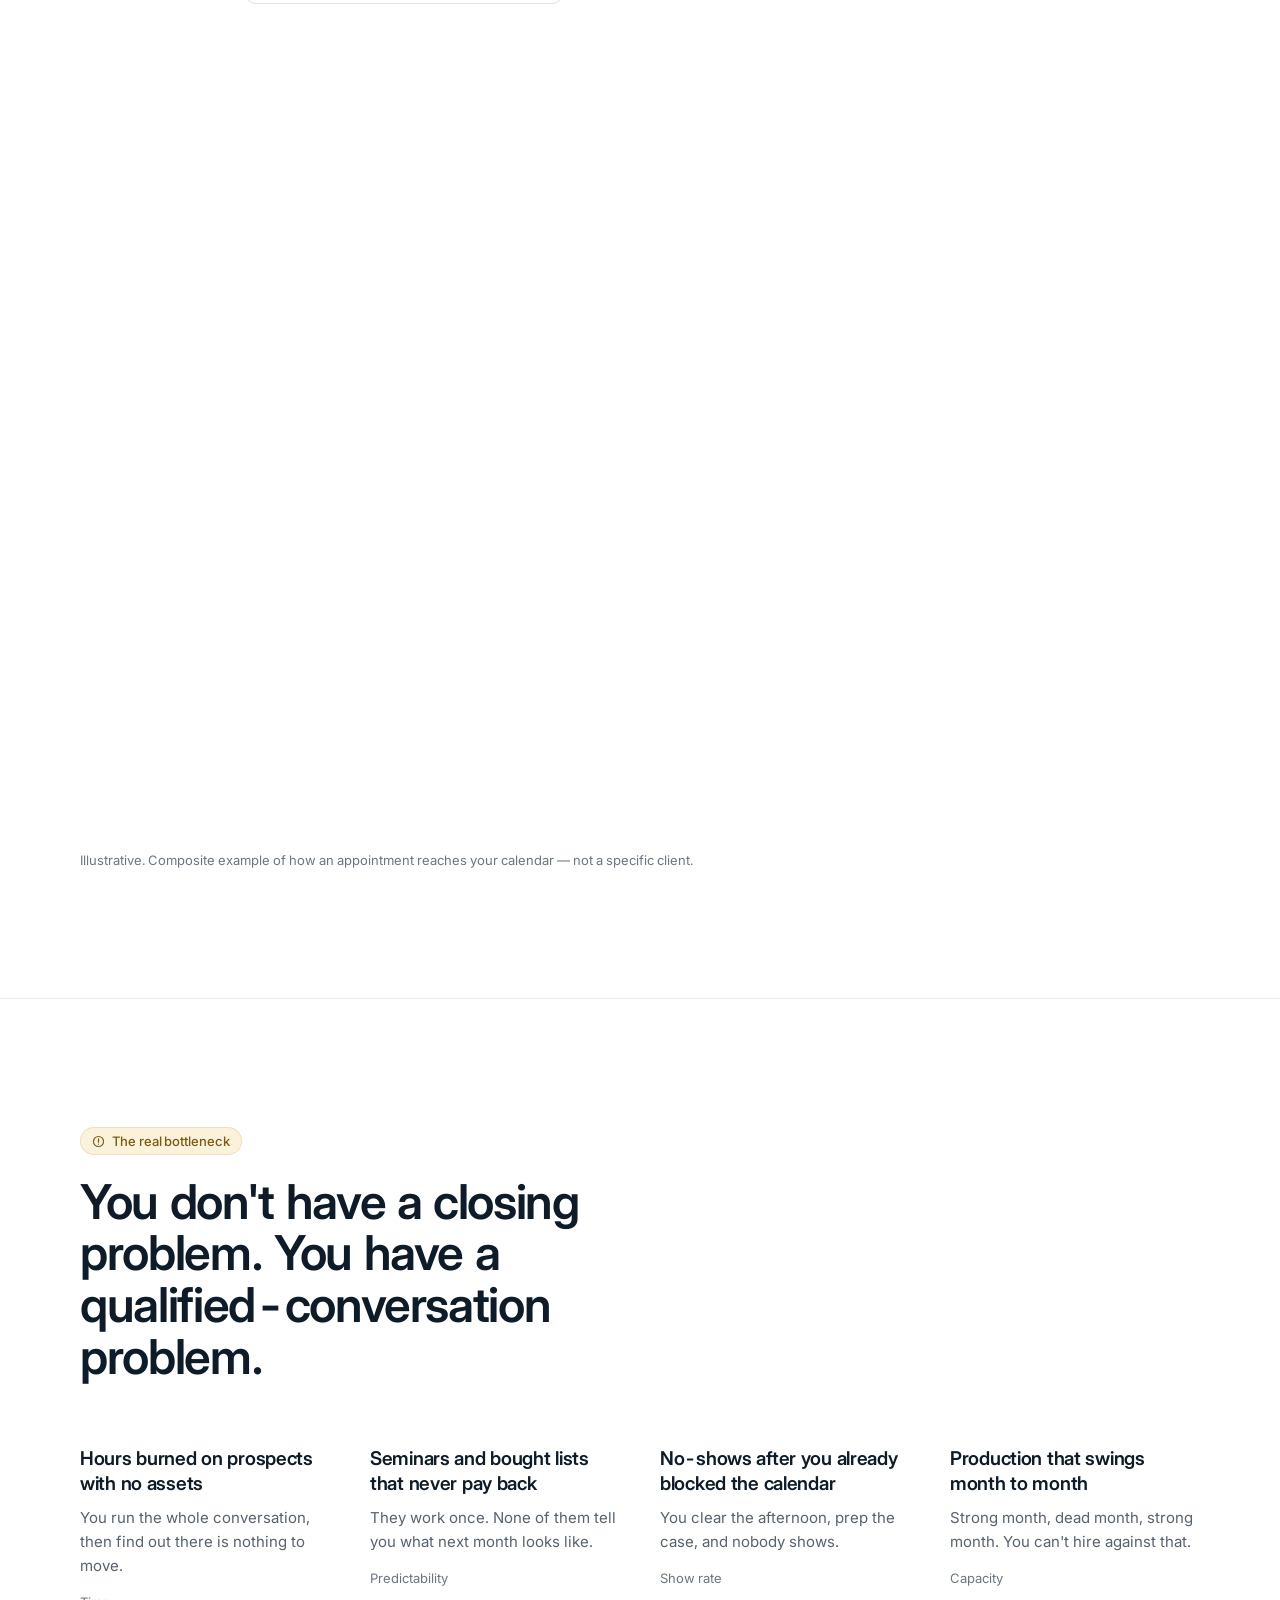
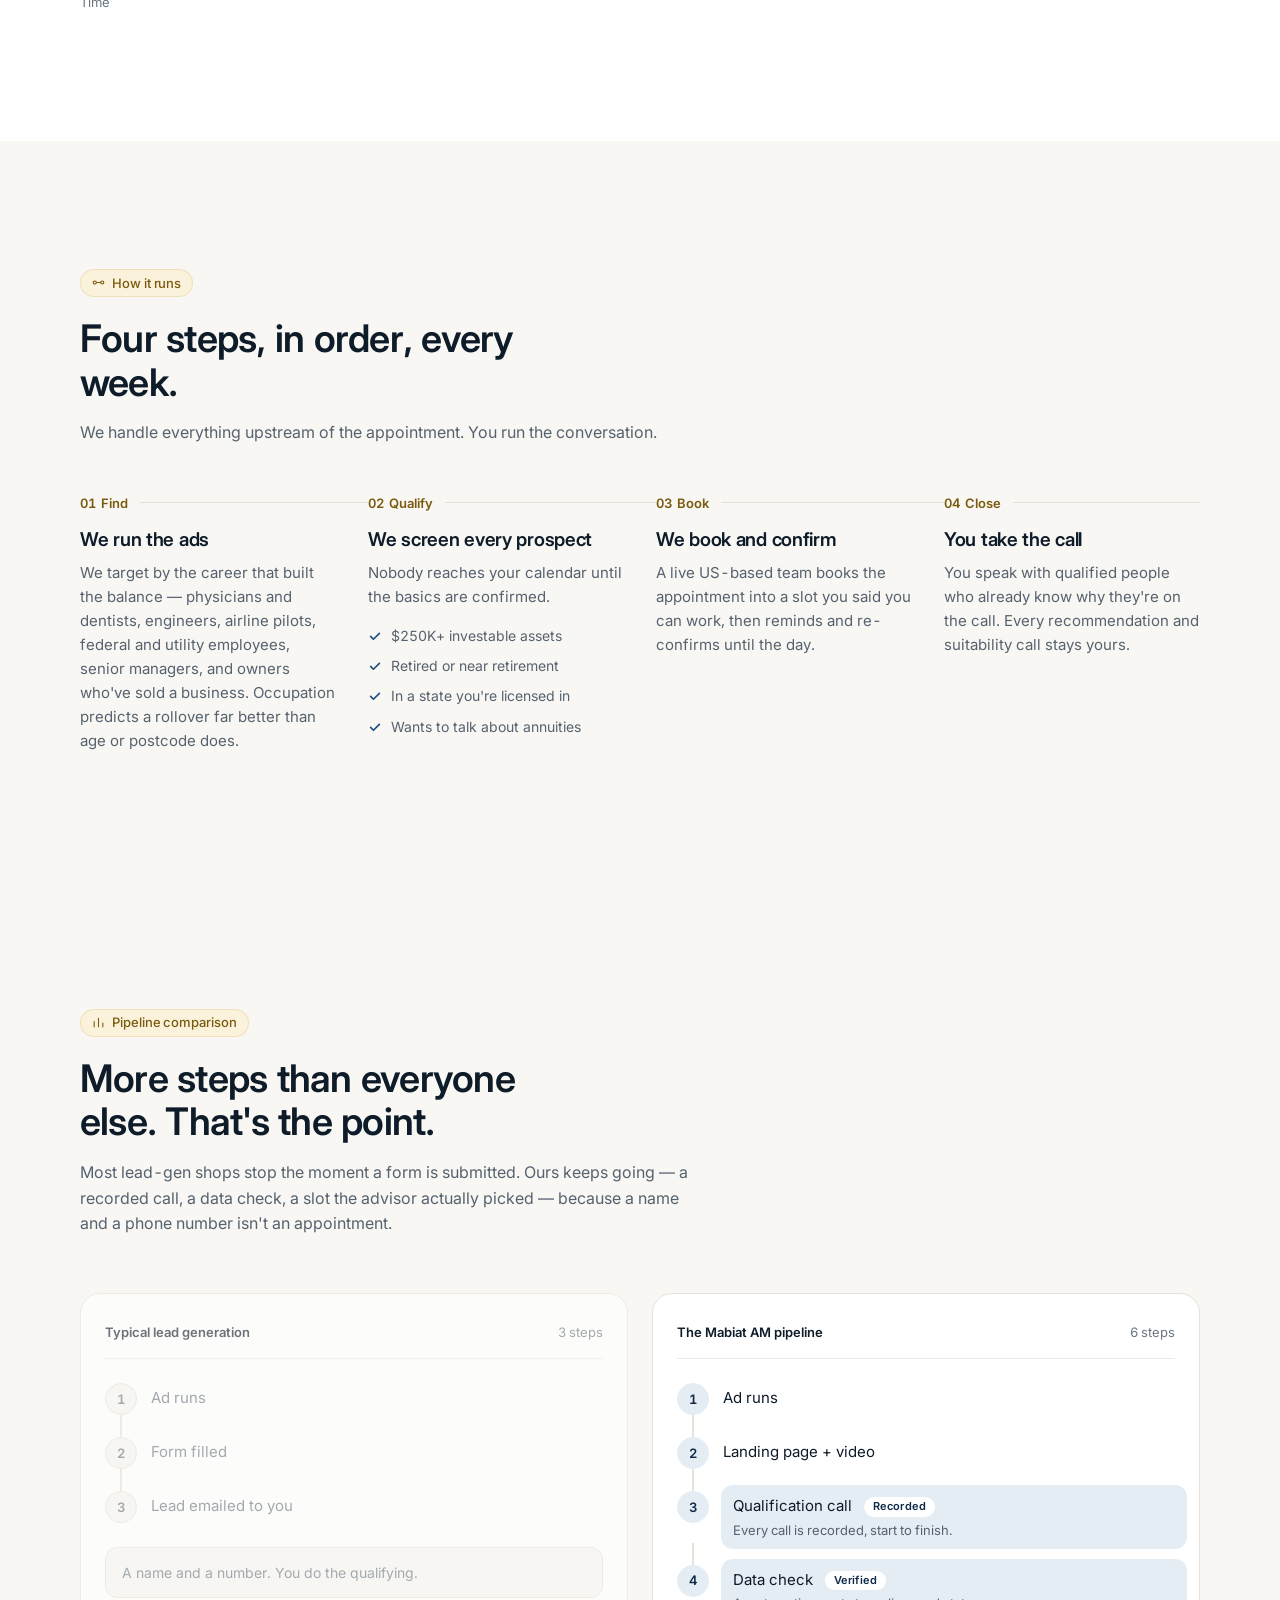
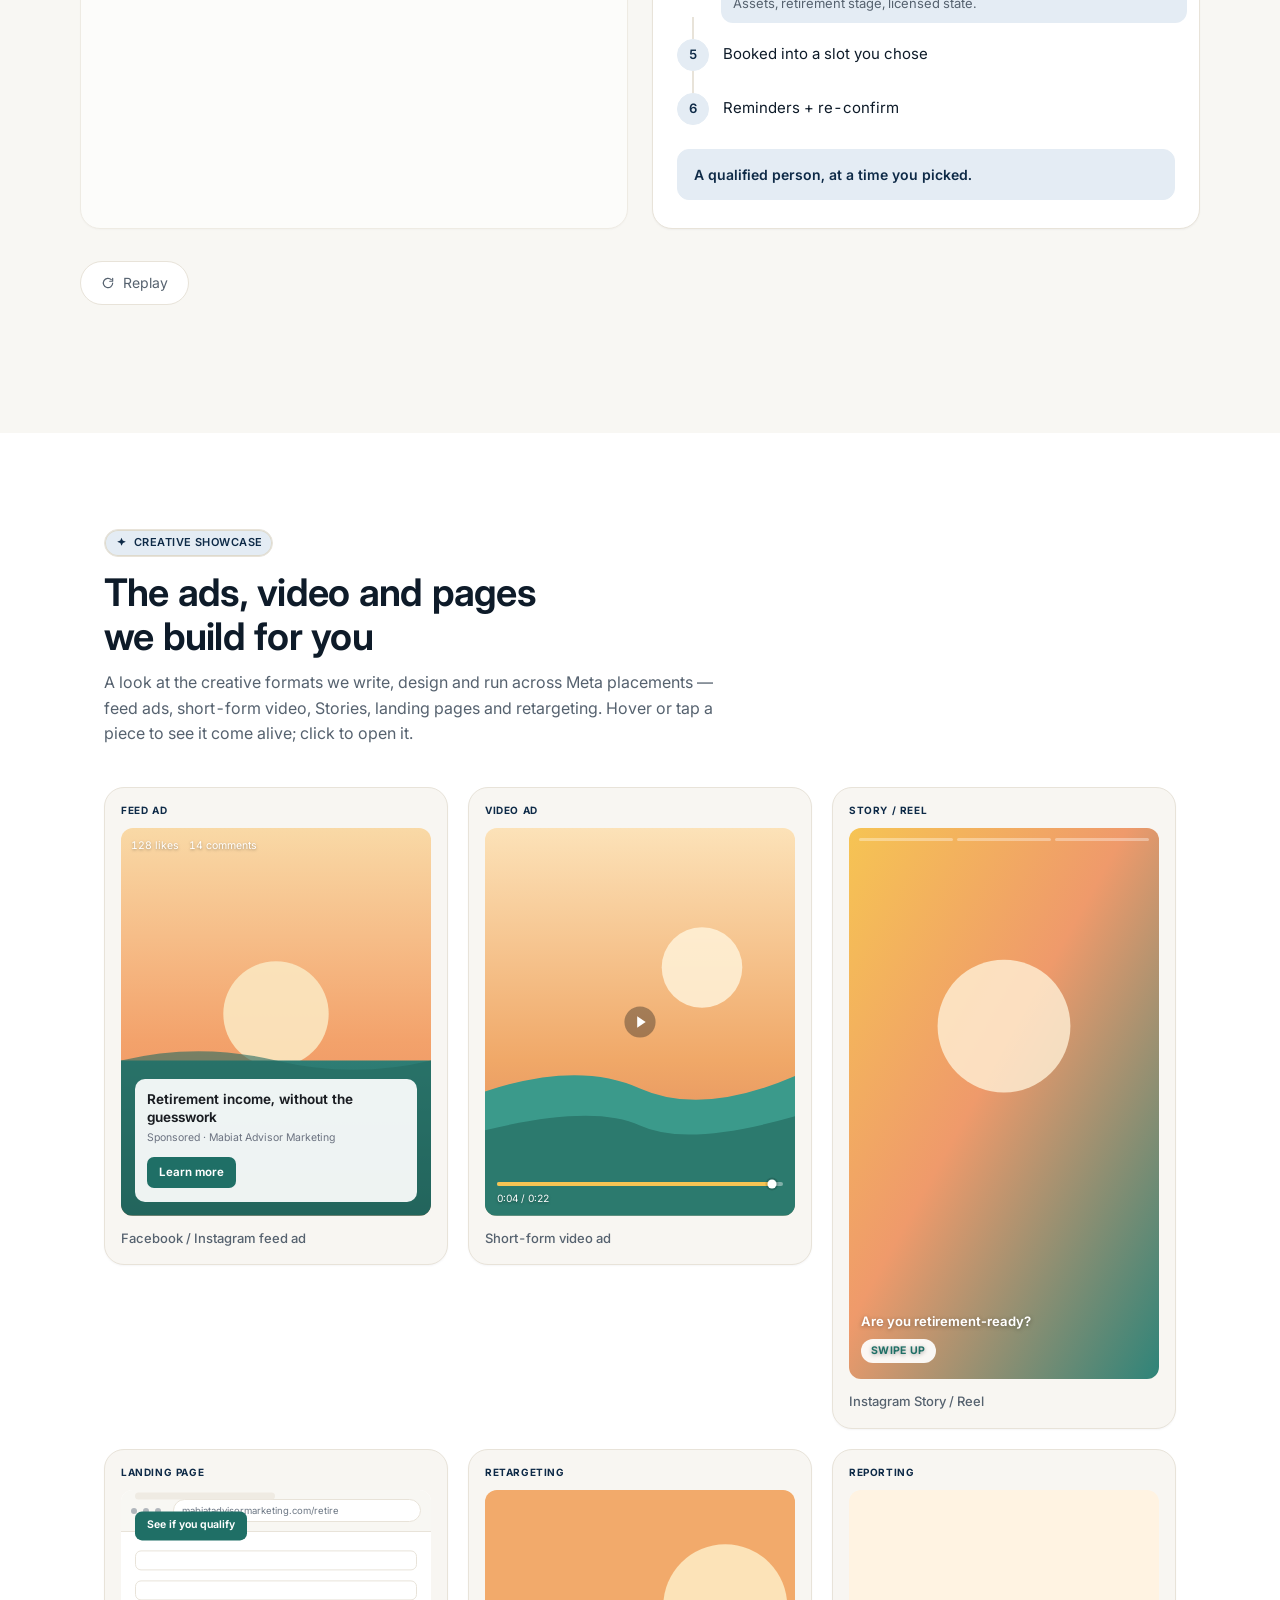
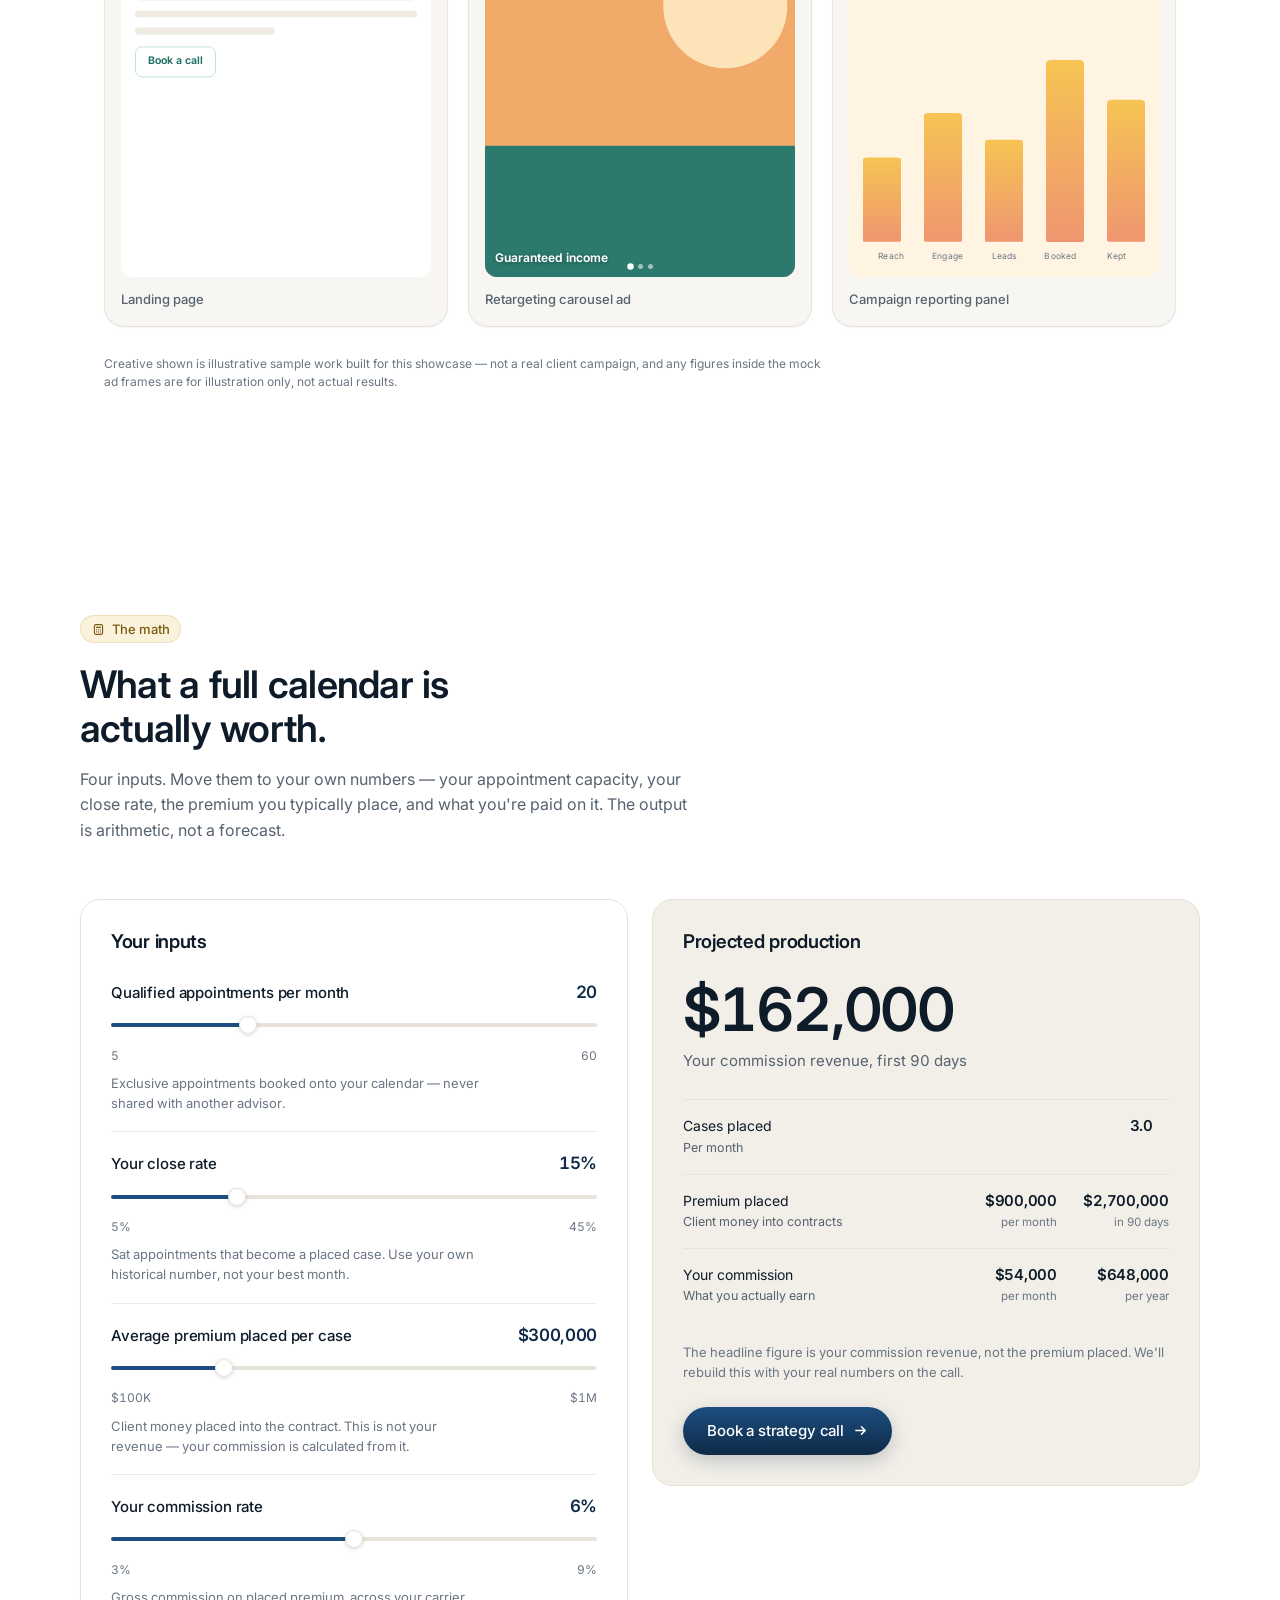
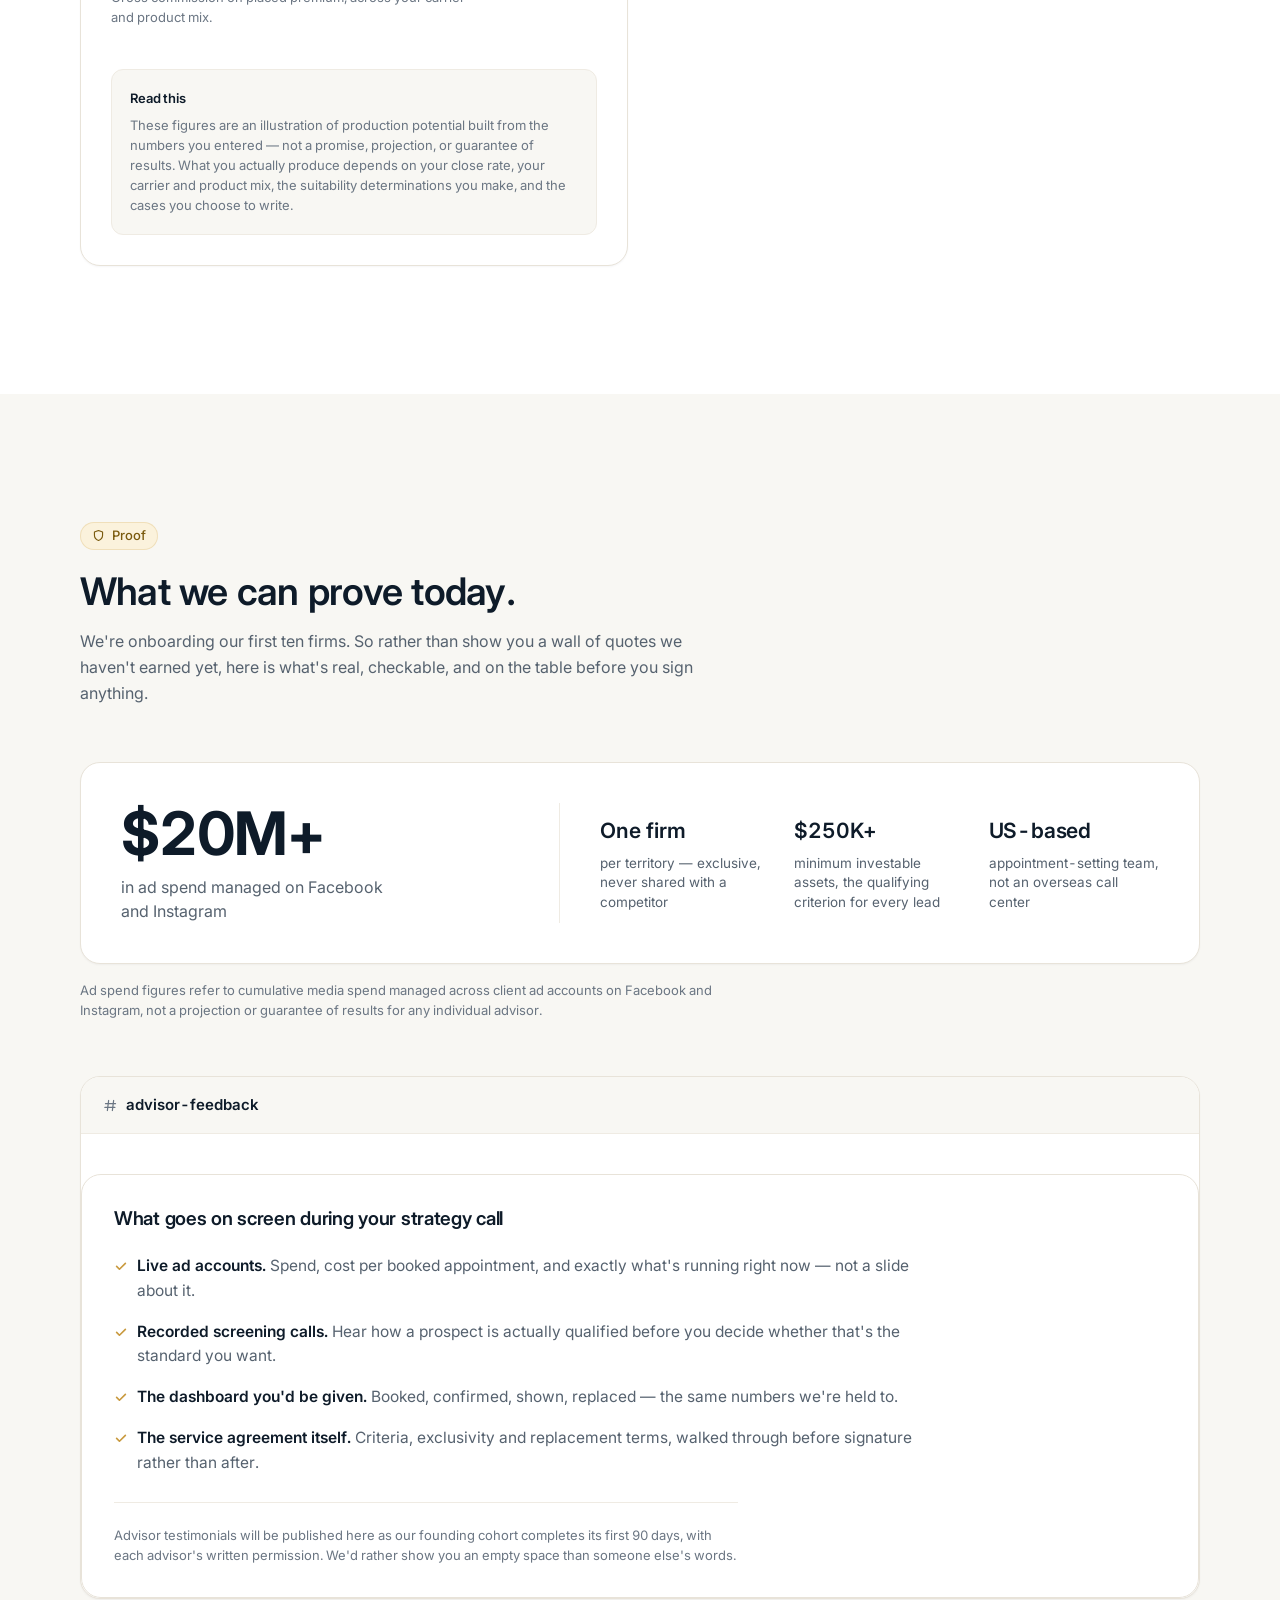
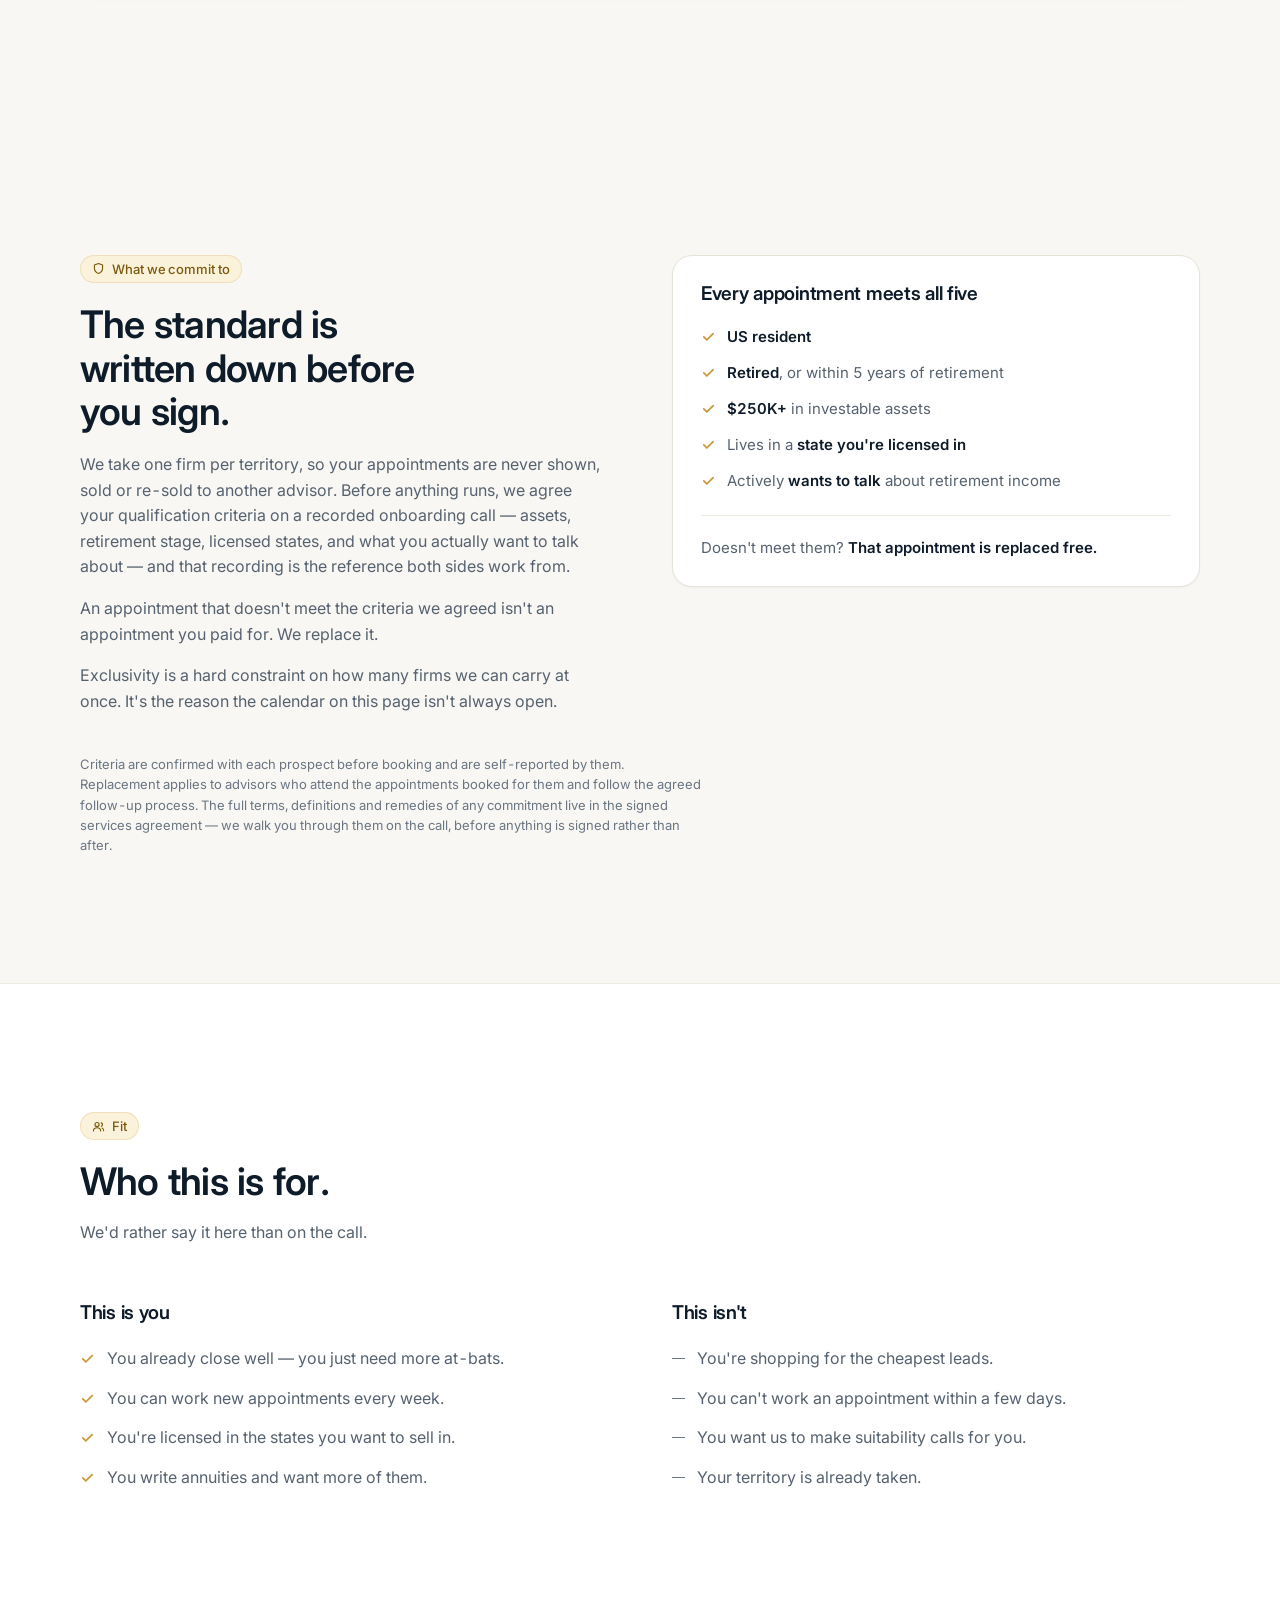
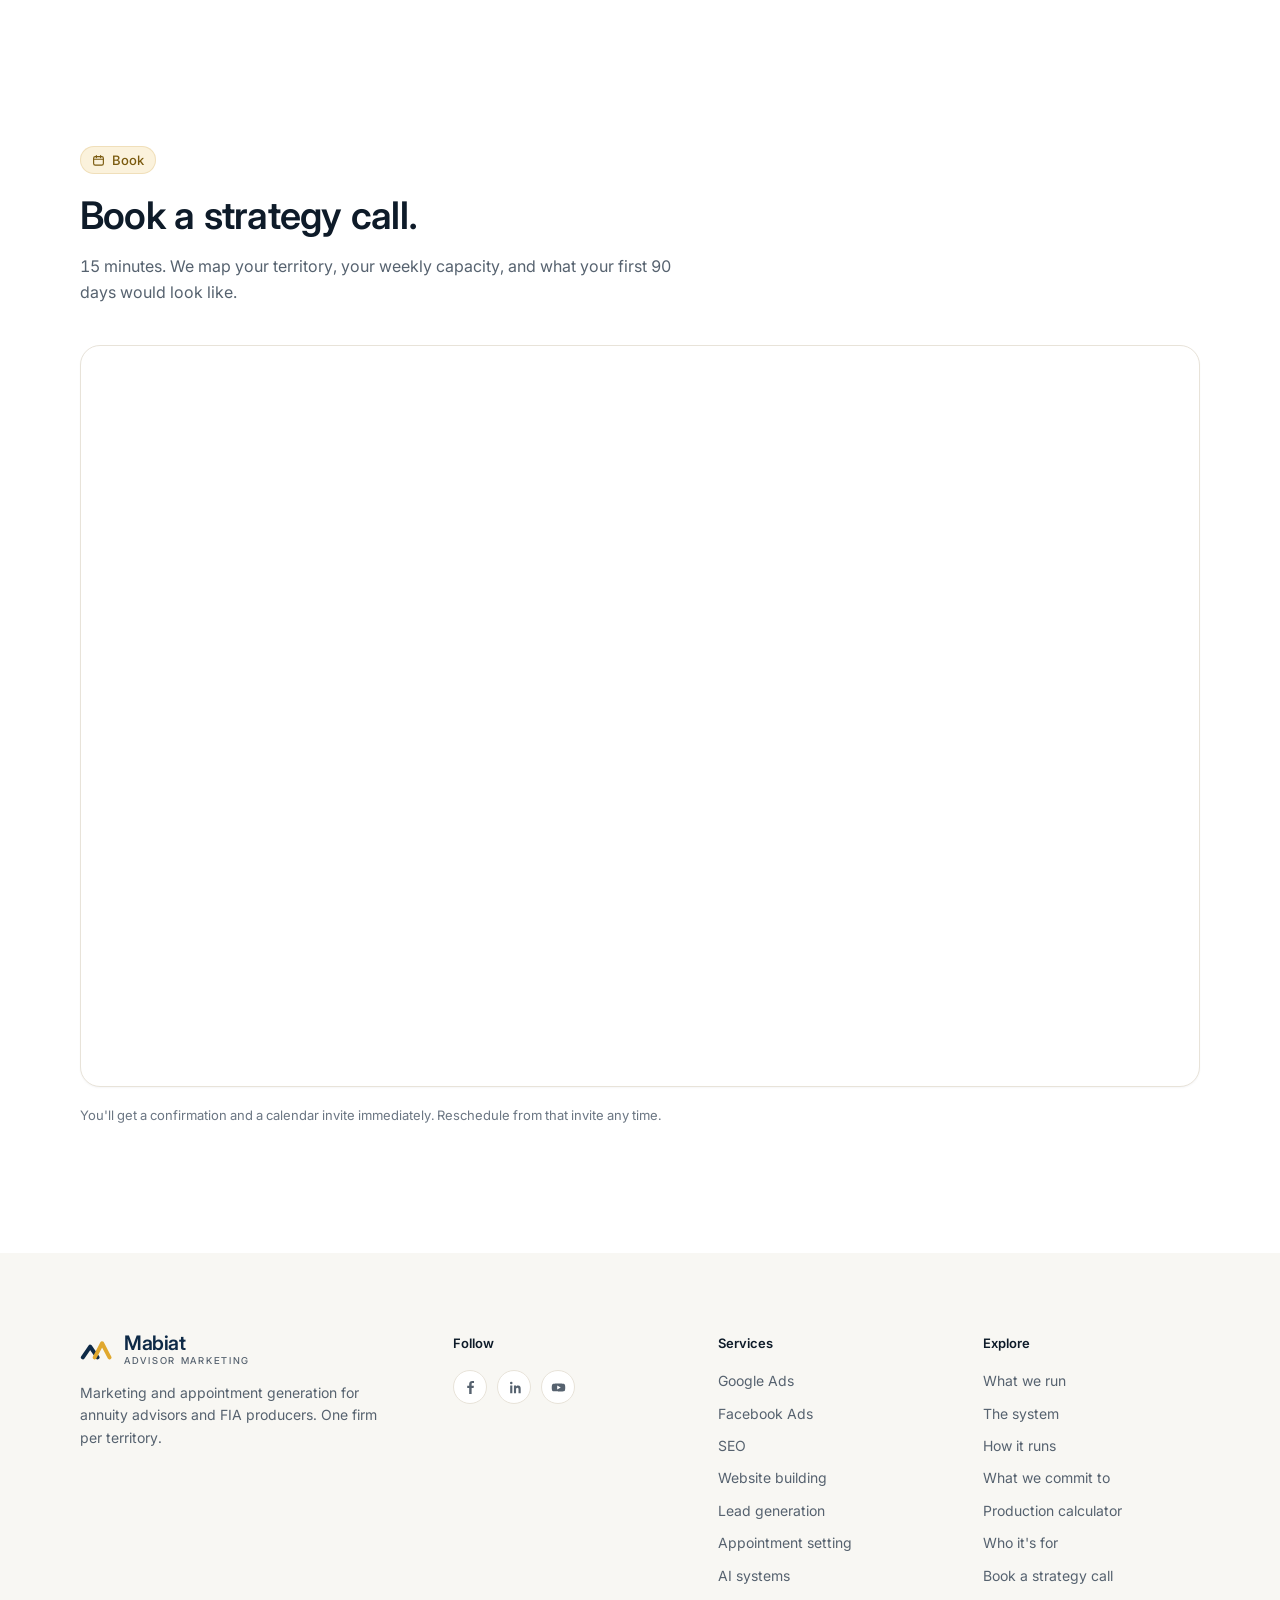
==== commit 310e83fc: "Cut the redundant appointments band; target by career; rebuild proof The dark 'What actually lands o" ====
--- a/index.html
+++ b/index.html
@@ -196,7 +196,7 @@
           </svg>
         </div>
         <div class="b-foot">
-          <p class="b-label"><b>Ads</b> that reach retirees, not everyone</p>
+          <p class="b-label"><b>Ads</b> aimed at the careers that build real balances</p>
           <span class="b-arrow" aria-hidden="true"><svg><use href="#i-arrow"/></svg></span>
         </div>
       </article>
@@ -372,13 +372,24 @@
       <p class="body">One path in, one path out. Anyone who clears your criteria lands in a slot you chose. Anyone who doesn't never reaches you — and doesn't count against you.</p>
     </header>
 
+    <ul class="target-chips" aria-label="Careers we target">
+      <li>Physicians &amp; dentists</li>
+      <li>Engineers</li>
+      <li>Airline pilots</li>
+      <li>Federal employees &amp; TSP</li>
+      <li>Utility &amp; energy</li>
+      <li>Senior managers</li>
+      <li>Attorneys &amp; CPAs</li>
+      <li>Owners who sold</li>
+    </ul>
+
     <div class="sys-grid">
 
       <div class="acc">
         <details name="sys" open>
           <summary><svg class="chev" aria-hidden="true"><use href="#i-chev"/></svg> From first click to booked slot</summary>
           <div class="acc-body">
-            <p>Someone answers an ad about retirement income. Before a human ever calls them, they've told us what they have, when they retired, and what state they're in. Only then does a setter pick up the phone.</p>
+            <p>A retired anesthesiologist, a Boeing engineer, a captain three years off the line &mdash; someone with a career-sized balance answers an ad about retirement income. Before a human ever calls, they've told us what they have, when they retired and what state they're in. Only then does a setter pick up the phone.</p>
           </div>
         </details>
 
@@ -664,7 +675,7 @@
       <li class="step">
         <span class="step-n">01 &nbsp;Find</span>
         <h3 class="h3">We run the ads</h3>
-        <p>We target retirees and pre-retirees actively looking for retirement income and annuity help — in the states you're licensed in.</p>
+        <p>We target by the career that built the balance &mdash; physicians and dentists, engineers, airline pilots, federal and utility employees, senior managers, and owners who've sold a business. Occupation predicts a rollover far better than age or postcode does.</p>
       </li>
       <li class="step">
         <span class="step-n">02 &nbsp;Qualify</span>
@@ -809,82 +820,6 @@
       <span>Replay</span>
     </button>
 
-  </div>
-</section>
-
-<!-- ===== 4b · SHOWCASE (dark, tabbed) ===== -->
-<section class="showcase" id="appointments">
-  <div class="container">
-    <span class="pill pill-dark"><svg aria-hidden="true"><use href="#i-cal"/></svg> Appointments</span>
-    <h2 class="h2">What actually lands on your calendar.</h2>
-    <p class="body">Not a name and a phone number. A qualified person, a confirmed time, and everything we learned before they got there.</p>
-
-    <div class="tabs" role="tablist" aria-label="Appointment stages">
-      <button class="tab" role="tab" id="tab-0" aria-controls="sc-0" aria-selected="false" tabindex="-1">Pre-screened</button>
-      <button class="tab" role="tab" id="tab-1" aria-controls="sc-1" aria-selected="true" tabindex="0">The brief</button>
-      <button class="tab" role="tab" id="tab-2" aria-controls="sc-2" aria-selected="false" tabindex="-1">Production</button>
-    </div>
-
-    <div class="stack">
-
-      <!-- 0 · Pre-screened -->
-      <article class="sc" id="sc-0" role="tabpanel" aria-labelledby="tab-0" data-state="side">
-        <div class="dm">
-          <div class="dm-hd"><span>QUALIFICATION</span><span class="live"><i></i> Recorded</span></div>
-          <div class="dm-row on"><svg><use href="#i-tick"/></svg> Investable assets <span class="amt">$500K–1M</span></div>
-          <div class="dm-row on"><svg><use href="#i-tick"/></svg> Retirement stage <span class="amt">Retired 2 yrs</span></div>
-          <div class="dm-row on"><svg><use href="#i-tick"/></svg> Licensed state <span class="amt">Florida</span></div>
-          <div class="dm-row on"><svg><use href="#i-tick"/></svg> Wants income review <span class="amt">Yes</span></div>
-          <div class="dm-row"><svg><use href="#i-tick"/></svg> Existing annuity <span class="amt">None</span></div>
-        </div>
-        <div class="sc-cap">
-          <b>Screened before you see them</b>
-          <span>Five answers on the record, against your criteria</span>
-        </div>
-      </article>
-
-      <!-- 1 · The brief (default active) -->
-      <article class="sc" id="sc-1" role="tabpanel" aria-labelledby="tab-1" data-state="active">
-        <div class="dm">
-          <div class="dm-hd"><span>APPOINTMENT BRIEF</span><em>Tue 10:30</em></div>
-          <div class="dm-person">
-            <img class="dm-avatar" src="assets/person-1.jpg" alt="" width="46" height="46" loading="lazy">
-            <div class="dm-big"><small>PROSPECT</small>R.M. &middot; 63</div>
-          </div>
-          <dl class="dm-kv">
-            <div><dt>Investable</dt><dd>$500K–1M</dd></div>
-            <div><dt>Held in</dt><dd>401(k), rolled</dd></div>
-            <div><dt>State</dt><dd>Florida</dd></div>
-            <div><dt>Wants to discuss</dt><dd>Guaranteed income</dd></div>
-            <div><dt>Watched your video</dt><dd>Yes · 4:12</dd></div>
-            <div><dt>Confirmed</dt><dd>Text + call</dd></div>
-          </dl>
-        </div>
-        <div class="sc-cap">
-          <b>Everything before you dial</b>
-          <span>You open the call already knowing why they're on it</span>
-        </div>
-      </article>
-
-      <!-- 2 · Production -->
-      <article class="sc" id="sc-2" role="tabpanel" aria-labelledby="tab-2" data-state="side">
-        <div class="dm">
-          <div class="dm-hd"><span>THIS MONTH</span><span class="live"><i></i> Live</span></div>
-          <div class="dm-big"><small>BOOKED</small>20</div>
-          <div class="dm-row on"><svg><use href="#i-tick"/></svg> Showed <span class="amt">17</span></div>
-          <div class="dm-row on"><svg><use href="#i-tick"/></svg> Sat, qualified <span class="amt">17</span></div>
-          <div class="dm-row"><svg><use href="#i-tick"/></svg> Replaced <span class="amt">1</span></div>
-          <div class="dm-row"><svg><use href="#i-tick"/></svg> Open capacity <span class="amt">3</span></div>
-        </div>
-        <div class="sc-cap">
-          <b>Booked, shown, closed</b>
-          <span>The same numbers we're held to, visible to you</span>
-        </div>
-      </article>
-
-    </div>
-
-    <p class="caption" style="margin-top:34px;color:#6E7885">Illustrative. Figures shown are an example of how the dashboard reports, not a representation of results.</p>
   </div>
 </section>
 
@@ -1253,27 +1188,14 @@
   </div>
 </section>
 
-<section id="results">
+<section id="results" class="band-tint">
   <div class="container">
-
     <header class="sec-head">
-      <span class="pill">
-        <svg viewBox="0 0 24 24" fill="none" stroke="currentColor" stroke-width="2" stroke-linecap="round" stroke-linejoin="round" aria-hidden="true">
-          <path d="M8 10h.01M12 10h.01M16 10h.01" />
-          <path d="M21 12c0 4.42-4.03 8-9 8-1.16 0-2.27-.2-3.29-.55L3 21l1.62-4.05C3.6 15.5 3 13.82 3 12c0-4.42 4.03-8 9-8s9 3.58 9 8Z" />
-        </svg>
-        Track record
-      </span>
-      <h2 class="h2">What advisors say, and the numbers behind it.</h2>
-      <p class="body">The structural facts about how the program runs, alongside advisor feedback as it comes in.</p>
+      <span class="pill"><svg aria-hidden="true"><use href="#i-shield"/></svg> Proof</span>
+      <h2 class="h2">What we can prove today.</h2>
+      <p class="body">We're onboarding our first ten firms. So rather than show you a wall of quotes we haven't earned yet, here is what's real, checkable, and on the table before you sign anything.</p>
     </header>
 
-    <!-- ============================================================
-         PART 1 — STAT BAND
-         Hero claim + structural facts. No performance metrics
-         (close rates, ROI, appointment counts, revenue) belong here —
-         only things that are true by design of the program.
-         ============================================================ -->
     <div class="pf-stat-band">
       <div class="pf-stat-hero">
         <p class="pf-stat-value">$20M+</p>
@@ -1342,121 +1264,16 @@
         </button>
       </div>
 
-      <div class="pf-slack-panel" id="pf-slack-panel" tabindex="0" role="region" aria-label="Advisor feedback messages, scrollable">
-        <ol class="pf-slack-messages">
-
-          <li class="pf-msg">
-            <div class="pf-avatar pf-avatar-a" aria-hidden="true">A A</div>
-            <div class="pf-msg-body">
-              <p class="pf-msg-meta">
-                <span class="pf-msg-name">Advisor name — [state]</span>
-                <span class="pf-msg-time">9:14 AM</span>
-              </p>
-              <p class="pf-msg-text">[Paste the advisor's own words here — what changed for them, in one or two sentences.]</p>
-              <div class="pf-reactions">
-                <span class="pf-reaction">🔥 <span aria-label="3 reactions">3</span></span>
-              </div>
-              <ol class="pf-thread">
-                <li class="pf-reply">
-                  <div class="pf-avatar pf-avatar-m" aria-hidden="true">M M</div>
-                  <div class="pf-msg-body">
-                    <p class="pf-msg-meta">
-                      <span class="pf-msg-name">Mabiat AM team</span>
-                      <span class="pf-msg-time">9:20 AM</span>
-                    </p>
-                    <p class="pf-msg-text">[Optional — a short internal reply or thank-you from the Mabiat AM team. Delete this reply if unused.]</p>
-                  </div>
-                </li>
-                <li class="pf-reply">
-                  <div class="pf-avatar pf-avatar-a" aria-hidden="true">A A</div>
-                  <div class="pf-msg-body">
-                    <p class="pf-msg-meta">
-                      <span class="pf-msg-name">Advisor name — [state]</span>
-                      <span class="pf-msg-time">9:24 AM</span>
-                    </p>
-                    <p class="pf-msg-text">[Optional — a second threaded reply. Delete if unused.]</p>
-                  </div>
-                </li>
-              </ol>
-            </div>
-          </li>
-
-          <li class="pf-msg">
-            <div class="pf-avatar pf-avatar-f" aria-hidden="true">F P</div>
-            <div class="pf-msg-body">
-              <p class="pf-msg-meta">
-                <span class="pf-msg-name">Firm principal — [state]</span>
-                <span class="pf-msg-time">9:47 AM</span>
-              </p>
-              <p class="pf-msg-text">[Paste the firm principal's own words here — one or two sentences, their language, not rewritten.]</p>
-              <div class="pf-reactions">
-                <span class="pf-reaction">👍 <span aria-label="2 reactions">2</span></span>
-              </div>
-            </div>
-          </li>
-
-          <li class="pf-msg">
-            <div class="pf-avatar pf-avatar-p" aria-hidden="true">P R</div>
-            <div class="pf-msg-body">
-              <p class="pf-msg-meta">
-                <span class="pf-msg-name">FIA producer — [state]</span>
-                <span class="pf-msg-time">11:02 AM</span>
-              </p>
-              <p class="pf-msg-text">[Paste the FIA producer's own words here — what specifically improved for their calendar or pipeline.]</p>
-              <div class="pf-reactions">
-                <span class="pf-reaction">🙌 <span aria-label="4 reactions">4</span></span>
-                <span class="pf-reaction">🔥 <span aria-label="1 reaction">1</span></span>
-              </div>
-            </div>
-          </li>
-
-          <li class="pf-msg">
-            <div class="pf-avatar pf-avatar-m" aria-hidden="true">R O</div>
-            <div class="pf-msg-body">
-              <p class="pf-msg-meta">
-                <span class="pf-msg-name">RIA owner — [state]</span>
-                <span class="pf-msg-time">Yesterday, 4:12 PM</span>
-              </p>
-              <p class="pf-msg-text">[Paste the RIA owner's own words here — keep it short, their phrasing, not a paraphrase.]</p>
-            </div>
-          </li>
-
-        </ol>
-      </div>
+    <div class="pf-show">
+      <h3 class="h3">What goes on screen during your strategy call</h3>
+      <ul class="ticks pf-show-list">
+        <li><svg aria-hidden="true"><use href="#i-tick"/></svg> <span><b>Live ad accounts.</b> Spend, cost per booked appointment, and exactly what's running right now — not a slide about it.</span></li>
+        <li><svg aria-hidden="true"><use href="#i-tick"/></svg> <span><b>Recorded screening calls.</b> Hear how a prospect is actually qualified before you decide whether that's the standard you want.</span></li>
+        <li><svg aria-hidden="true"><use href="#i-tick"/></svg> <span><b>The dashboard you'd be given.</b> Booked, confirmed, shown, replaced — the same numbers we're held to.</span></li>
+        <li><svg aria-hidden="true"><use href="#i-tick"/></svg> <span><b>The service agreement itself.</b> Criteria, exclusivity and replacement terms, walked through before signature rather than after.</span></li>
+      </ul>
+      <p class="caption pf-show-note">Advisor testimonials will be published here as our founding cohort completes its first 90 days, with each advisor's written permission. We'd rather show you an empty space than someone else's words.</p>
     </div>
-
-    <!-- ============================================================
-         PART 3 — WIDER TESTIMONIAL ROW
-         Same placeholder-copy rule as the Slack block above: swap the
-         blockquote text and every .pf-cite-* value for a real,
-         permissioned quote before this goes live.
-         ============================================================ -->
-    <div class="pf-quotes">
-      <blockquote class="pf-quote">
-        <p>[Paste a longer, permissioned quote here — two or three sentences in the advisor's own words about what changed for their book of business.]</p>
-        <cite class="pf-cite">
-          <span class="pf-cite-name">Advisor name</span>
-          <span class="pf-cite-meta"><span class="pf-cite-firm">Firm name</span><span class="pf-cite-sep" aria-hidden="true">·</span><span class="pf-cite-state">State</span></span>
-        </cite>
-      </blockquote>
-
-      <blockquote class="pf-quote">
-        <p>[Paste a longer, permissioned quote here — two or three sentences in the firm principal's own words about the territory model or lead quality.]</p>
-        <cite class="pf-cite">
-          <span class="pf-cite-name">Firm principal</span>
-          <span class="pf-cite-meta"><span class="pf-cite-firm">Firm name</span><span class="pf-cite-sep" aria-hidden="true">·</span><span class="pf-cite-state">State</span></span>
-        </cite>
-      </blockquote>
-
-      <blockquote class="pf-quote">
-        <p>[Paste a longer, permissioned quote here — two or three sentences in the FIA producer's own words about the booking process or calendar.]</p>
-        <cite class="pf-cite">
-          <span class="pf-cite-name">FIA producer</span>
-          <span class="pf-cite-meta"><span class="pf-cite-firm">Firm name</span><span class="pf-cite-sep" aria-hidden="true">·</span><span class="pf-cite-state">State</span></span>
-        </cite>
-      </blockquote>
-    </div>
-
   </div>
 </section>
 
@@ -1620,7 +1437,6 @@
           <li><a href="#services">What we run</a></li>
           <li><a href="#system">The system</a></li>
           <li><a href="#how">How it runs</a></li>
-          <li><a href="#appointments">Appointments</a></li>
           <li><a href="#commitment">What we commit to</a></li>
           <li><a href="#math">Production calculator</a></li>
           <li><a href="#fit">Who it's for</a></li>
--- a/styles.css
+++ b/styles.css
@@ -2954,3 +2954,41 @@
   flex: none;
   box-shadow: 0 0 0 1px rgba(255,255,255,.14);
 }
+
+
+/* ===== TARGETING CHIPS ===== */
+.target-chips {
+  display: flex; flex-wrap: wrap; gap: 8px;
+  margin: -24px 0 48px;
+}
+.target-chips li {
+  display: inline-flex; align-items: center;
+  height: 32px; padding: 0 14px;
+  border: 1px solid var(--card-line); border-radius: 999px;
+  background: var(--bg);
+  font-size: 13.5px; color: var(--ink-2); white-space: nowrap;
+}
+
+/* ===== PROOF: what we show on the call ===== */
+.pf-show {
+  margin-top: 40px;
+  background: var(--bg);
+  border: 1px solid var(--card-line);
+  border-radius: var(--r-card);
+  padding: 32px;
+  box-shadow: var(--shadow);
+}
+.pf-show > .h3 { margin-bottom: 22px; }
+.pf-show-list { display: grid; gap: 16px; max-width: 82ch; }
+.pf-show-list li { align-items: flex-start; font-size: 15.5px; }
+.pf-show-list li svg { margin-top: 5px; color: var(--gold-deep); }
+.pf-show-list b { color: var(--ink); font-weight: 600; }
+.pf-show-note {
+  margin-top: 26px; padding-top: 22px;
+  border-top: 1px solid var(--line);
+  max-width: 78ch;
+}
+@media (max-width: 620px) {
+  .pf-show { padding: 22px; }
+  .target-chips { margin-top: -12px; }
+}
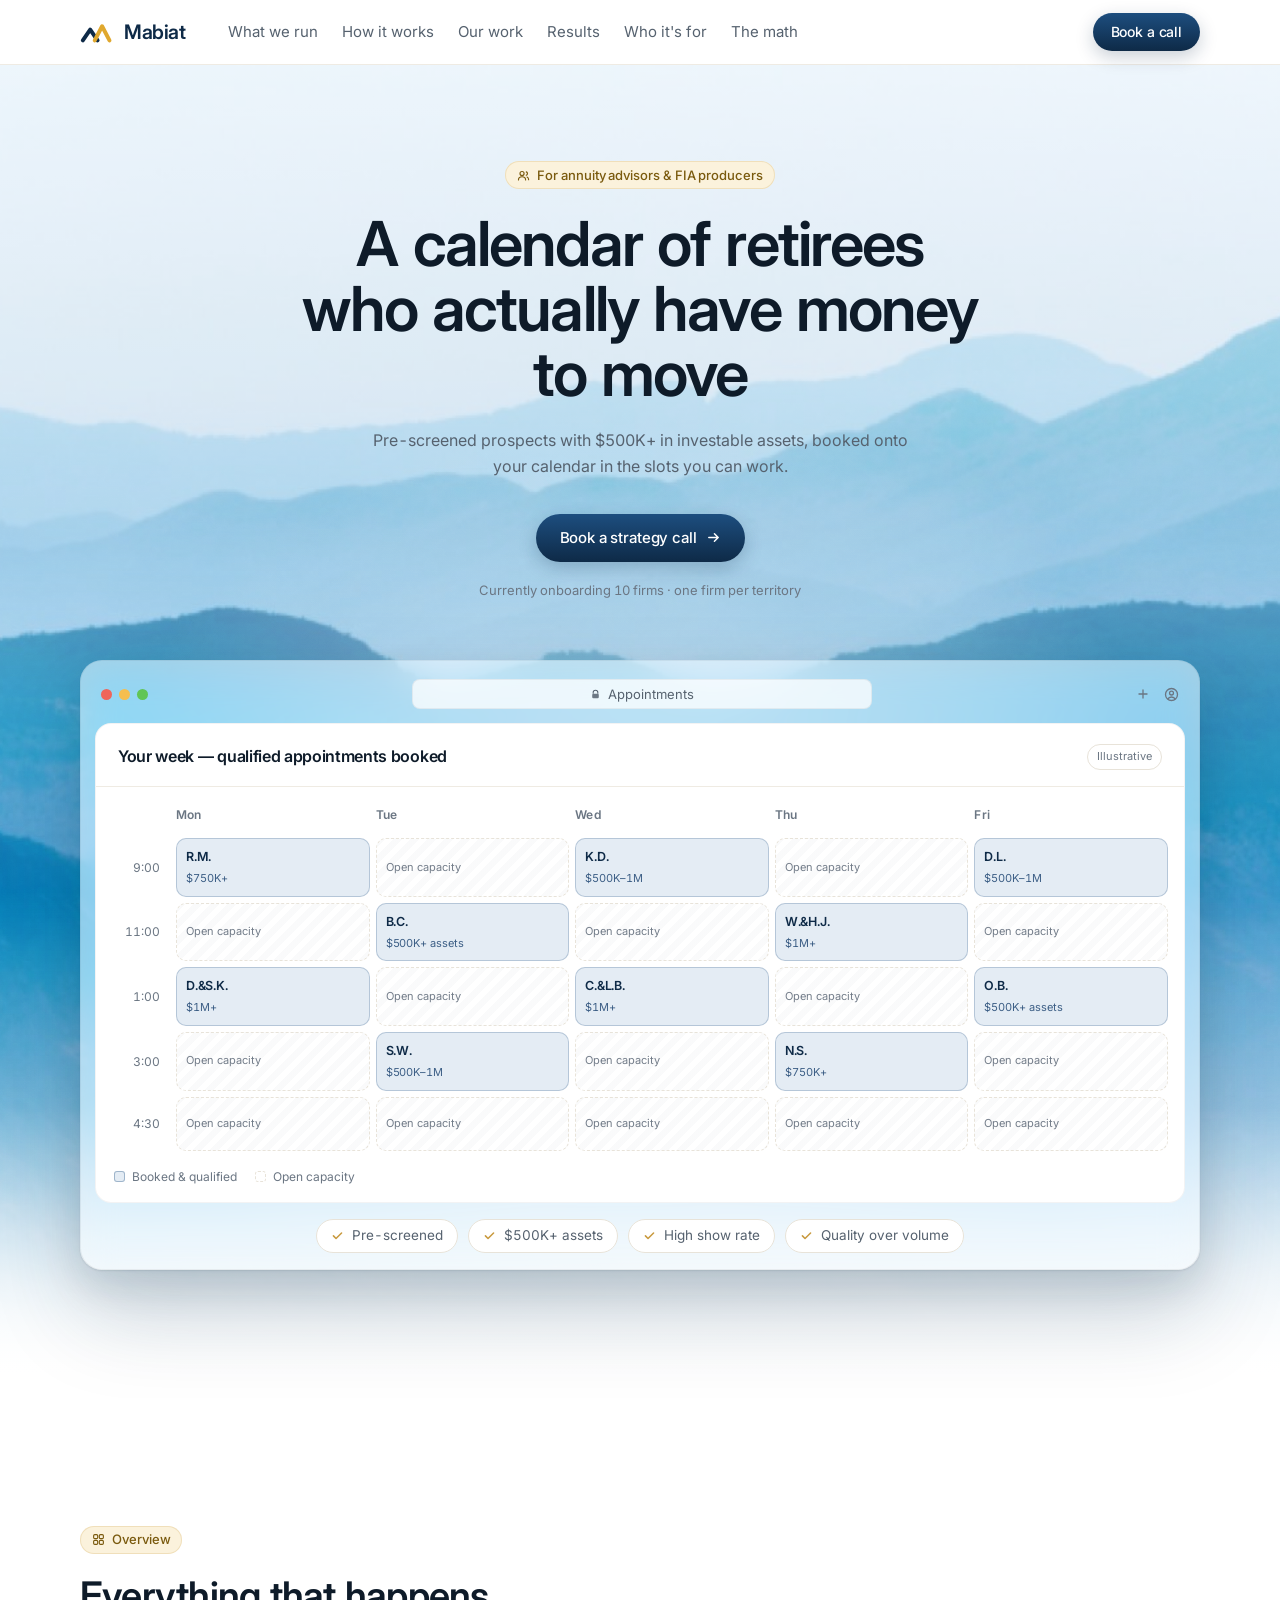
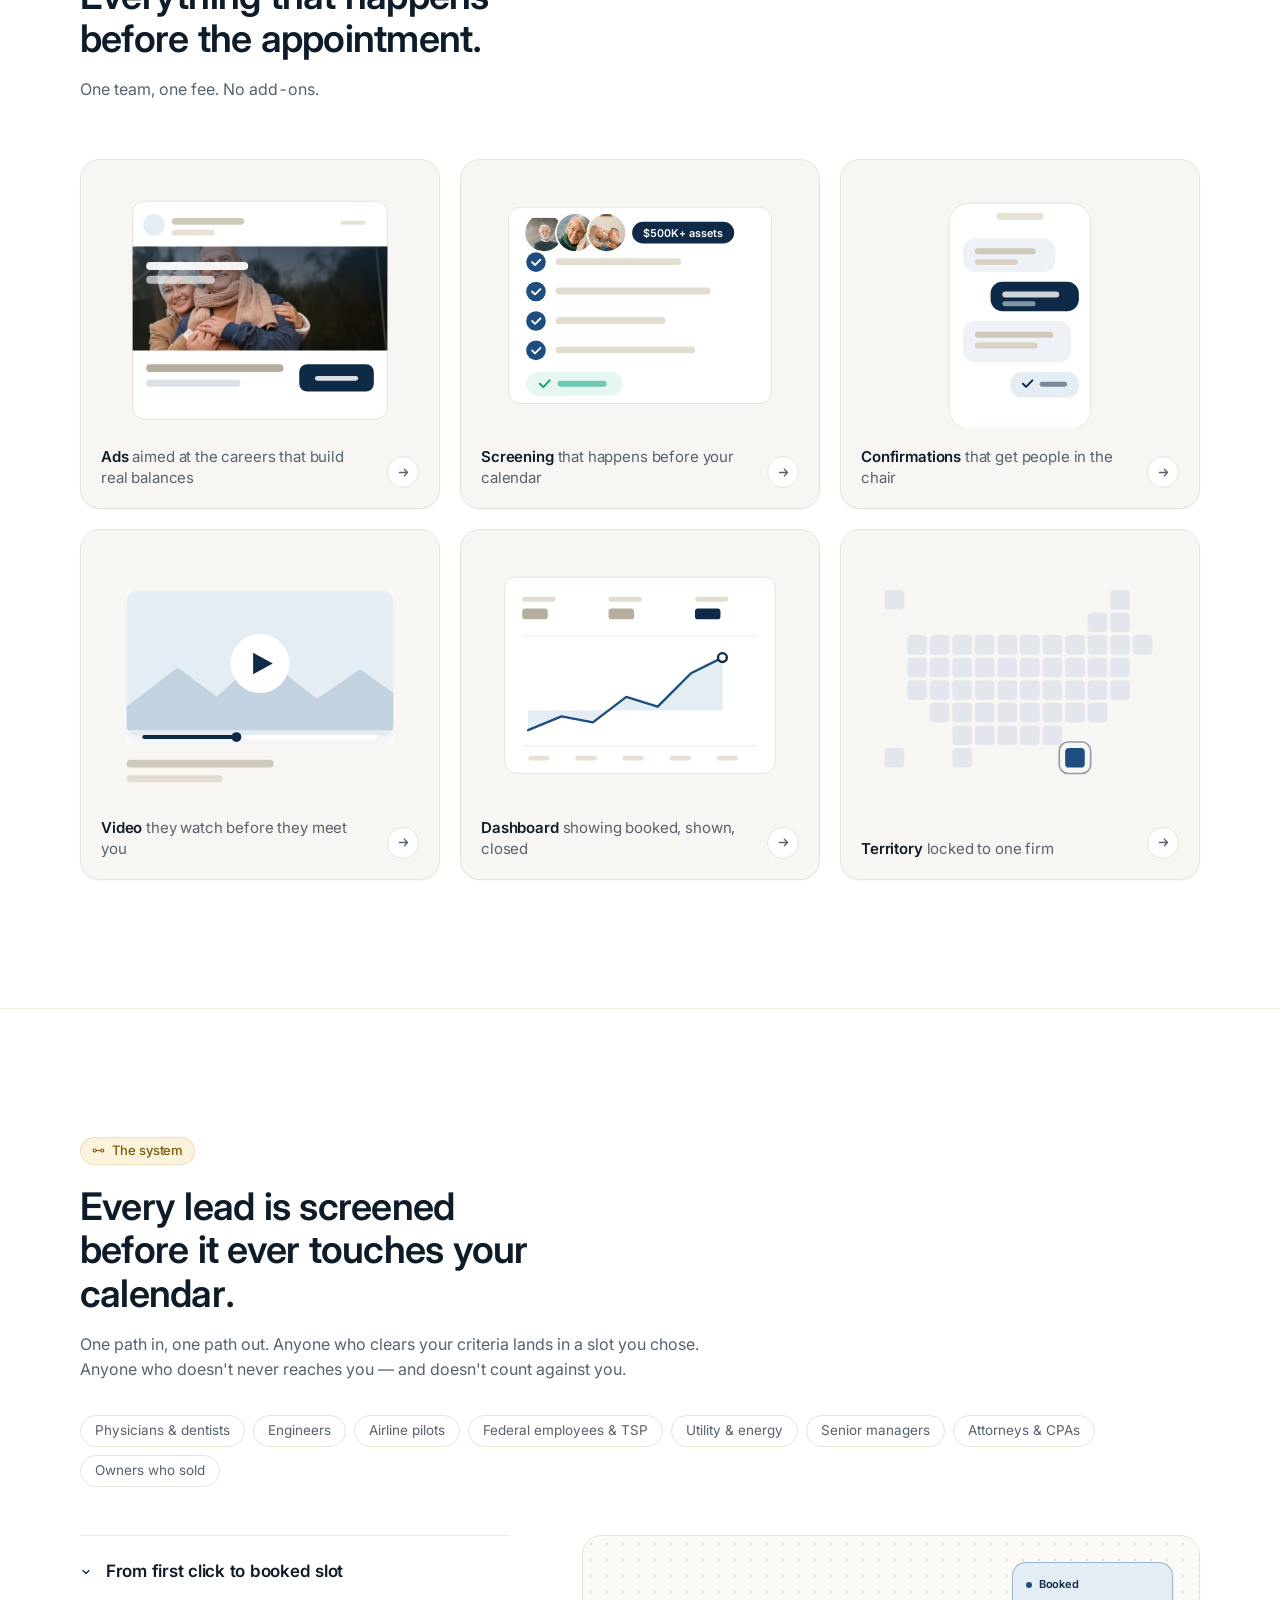
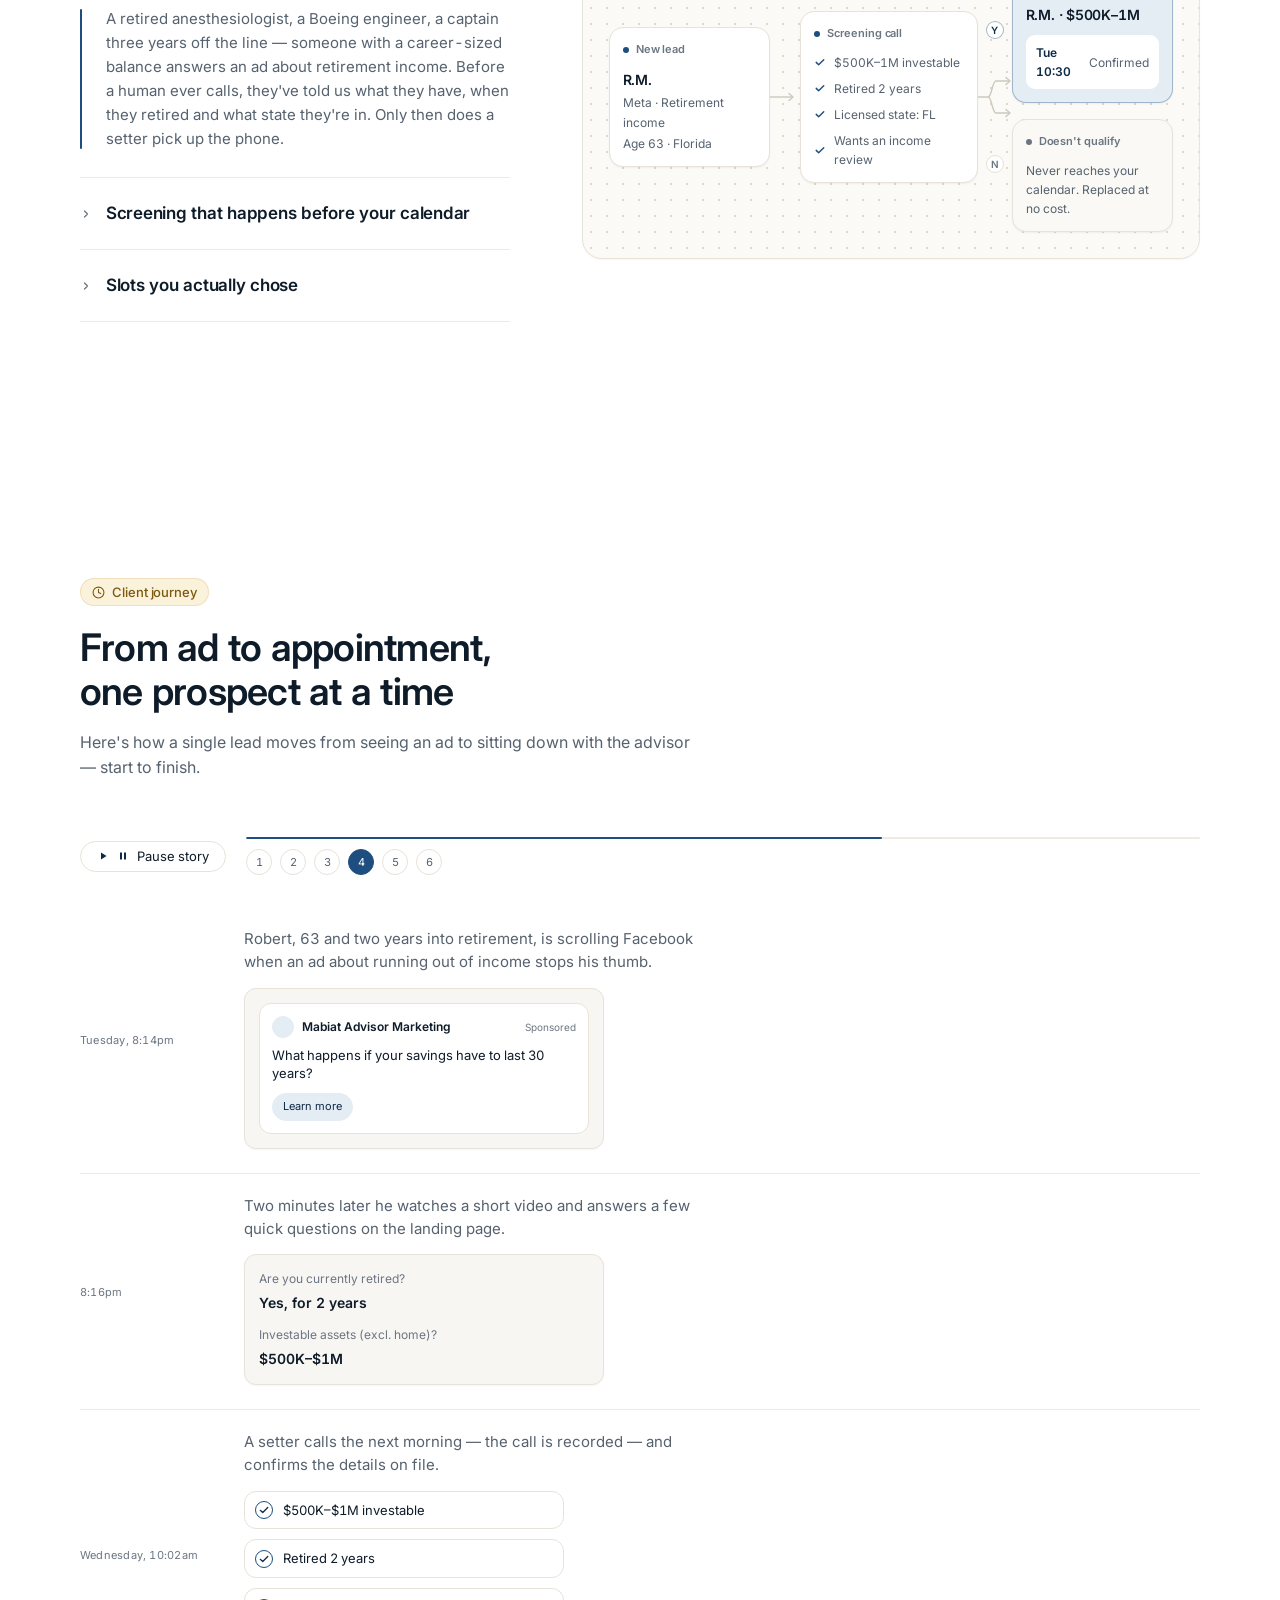
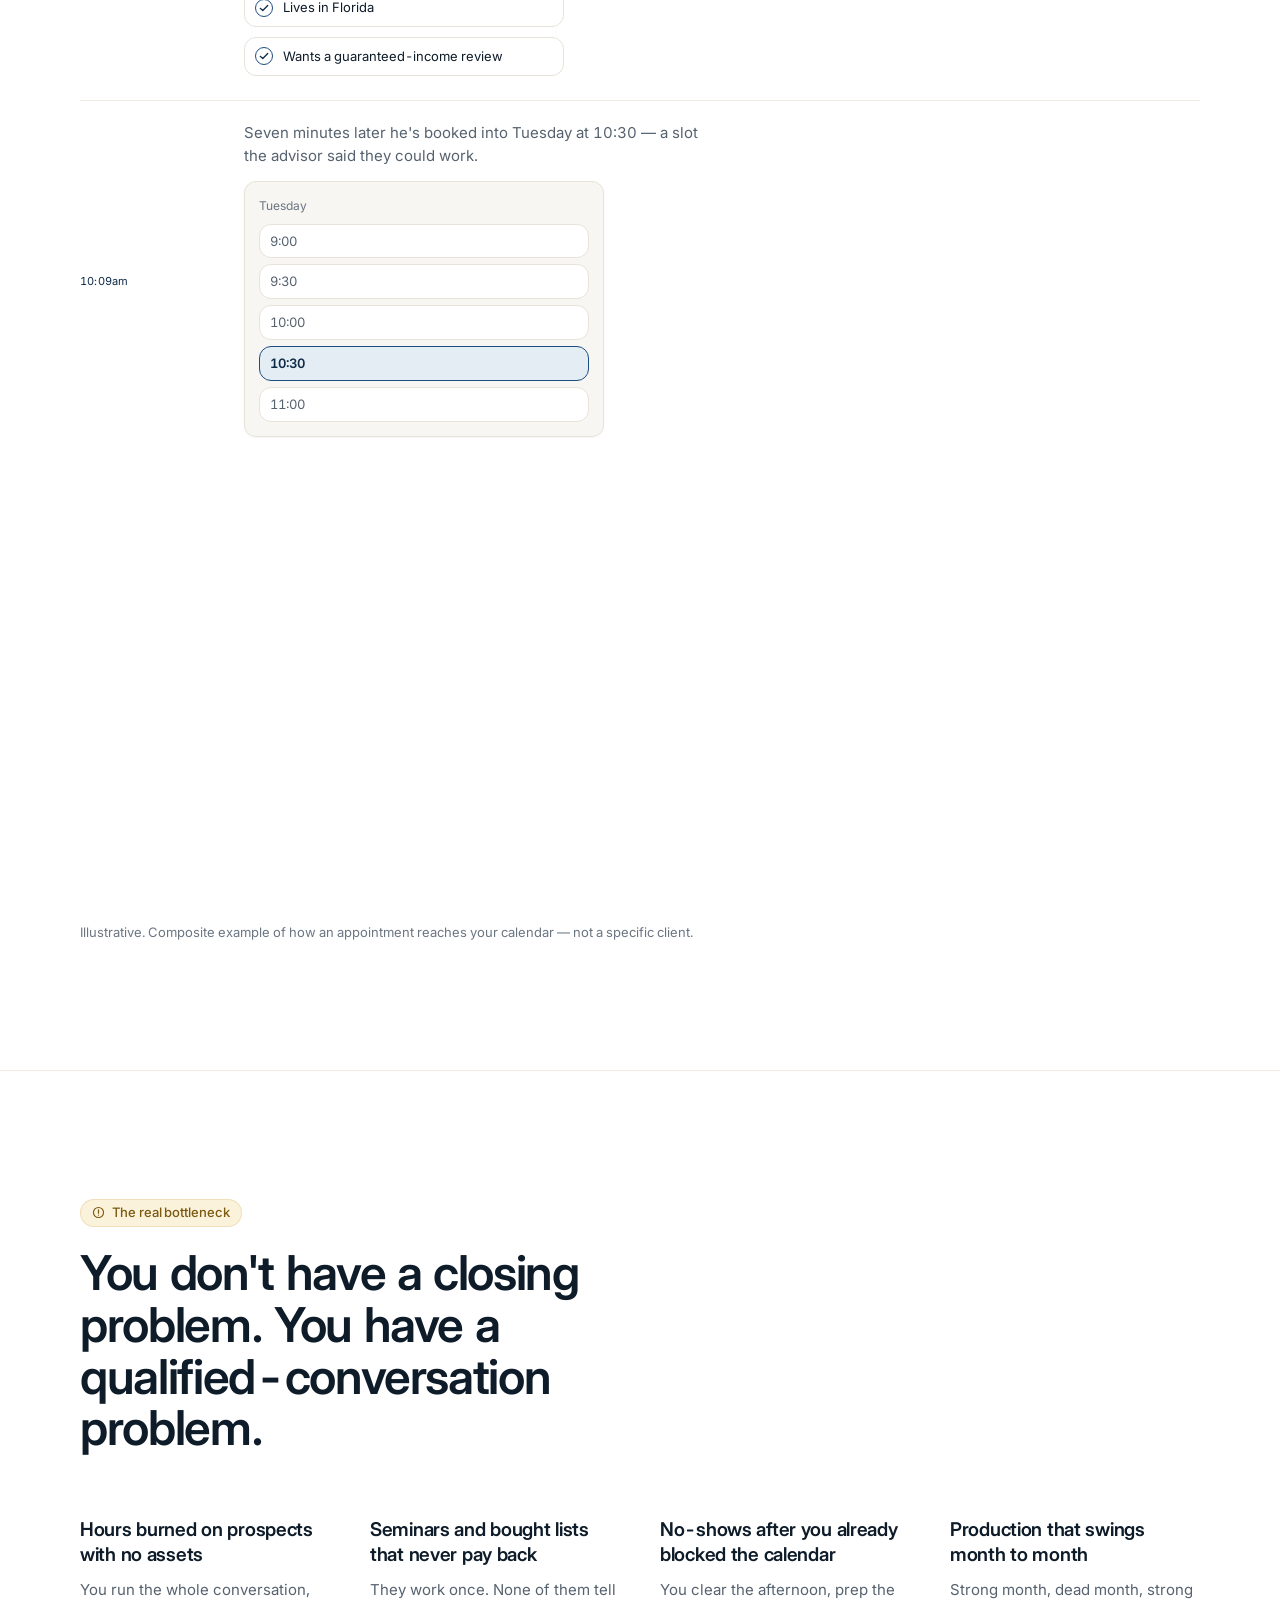
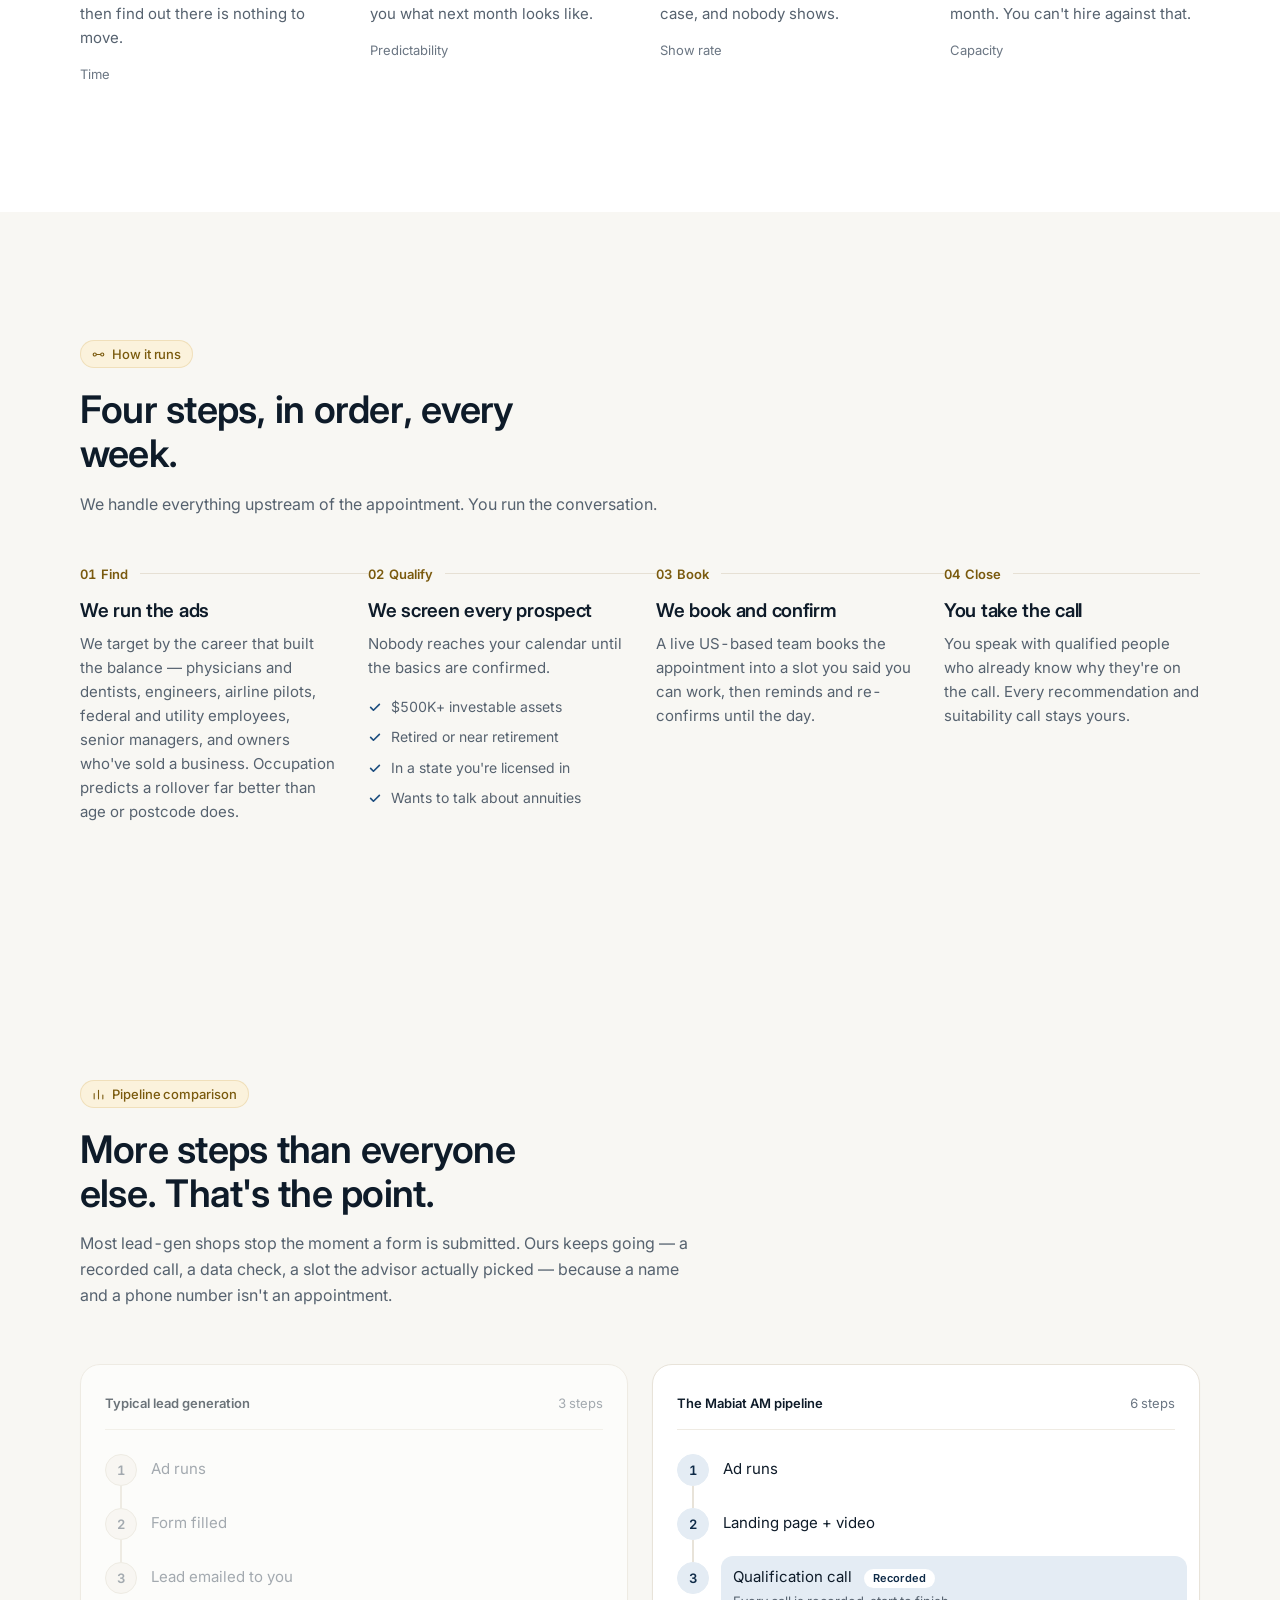
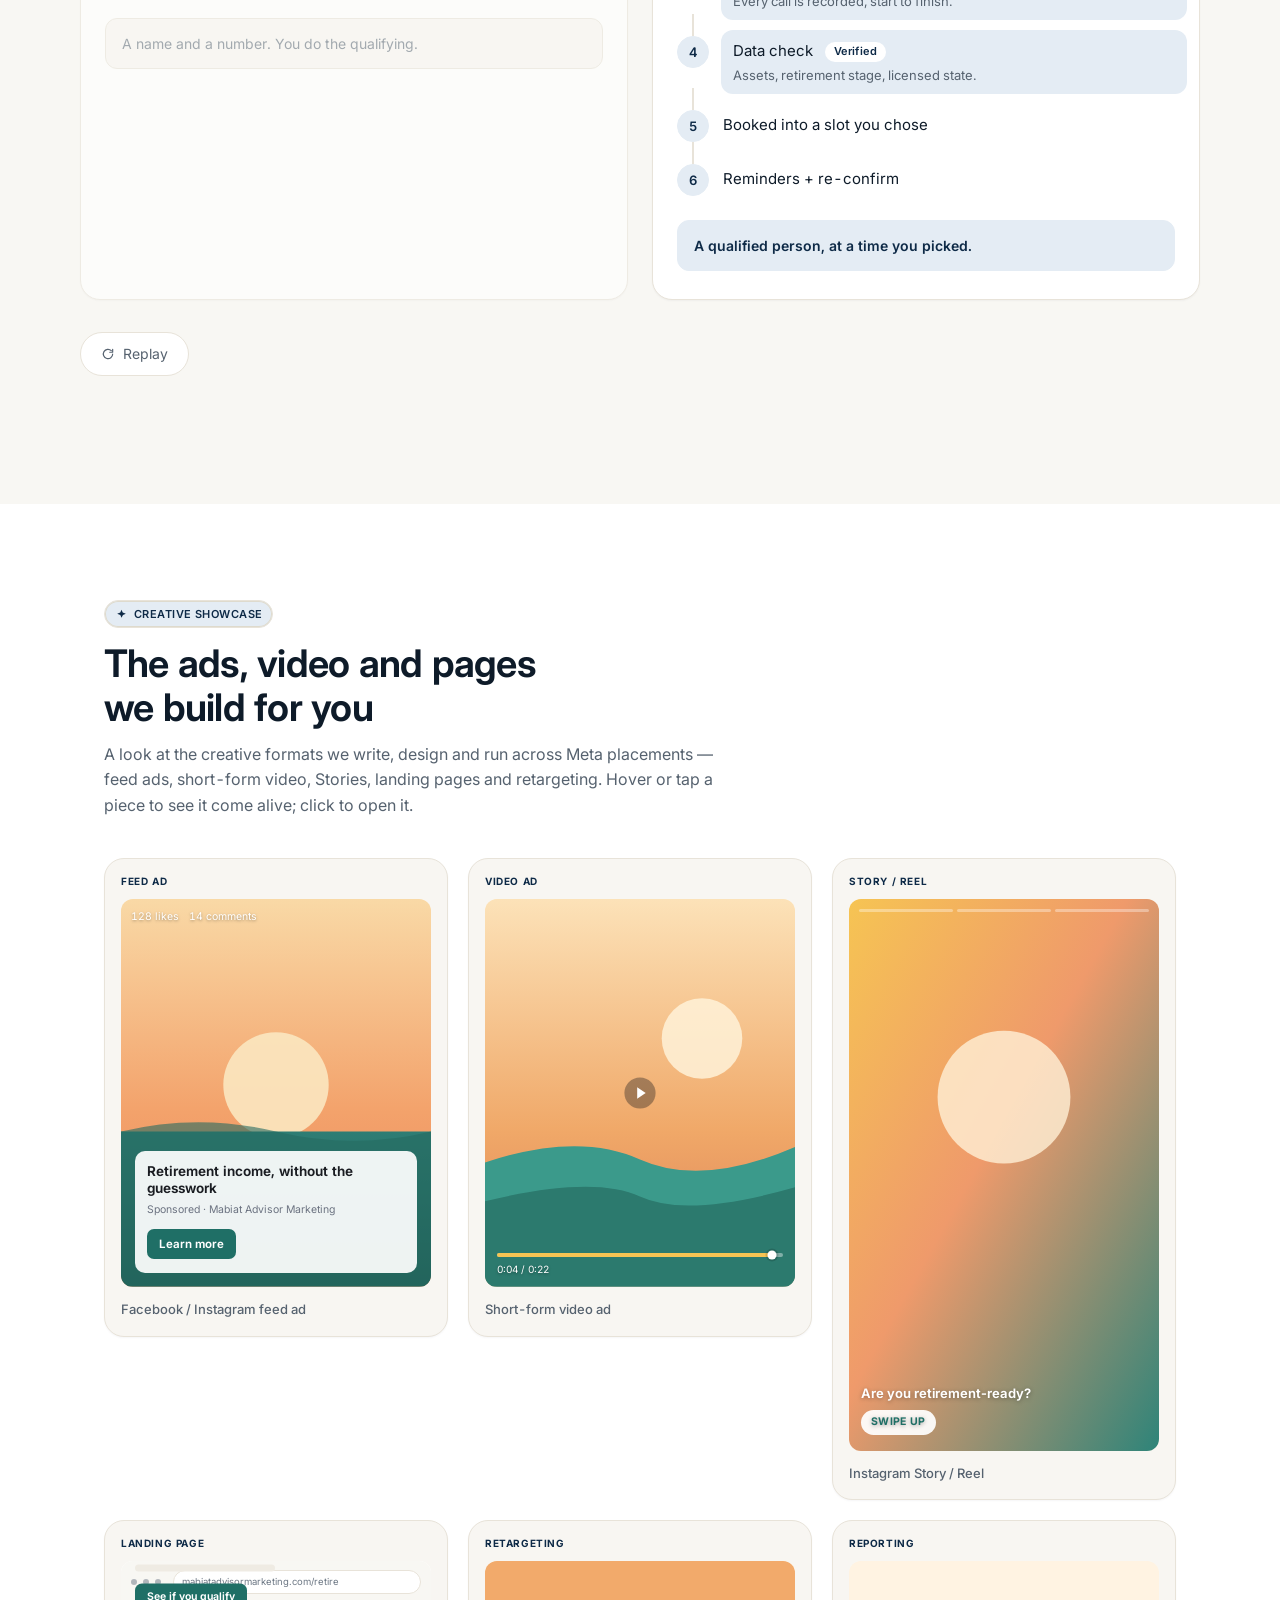
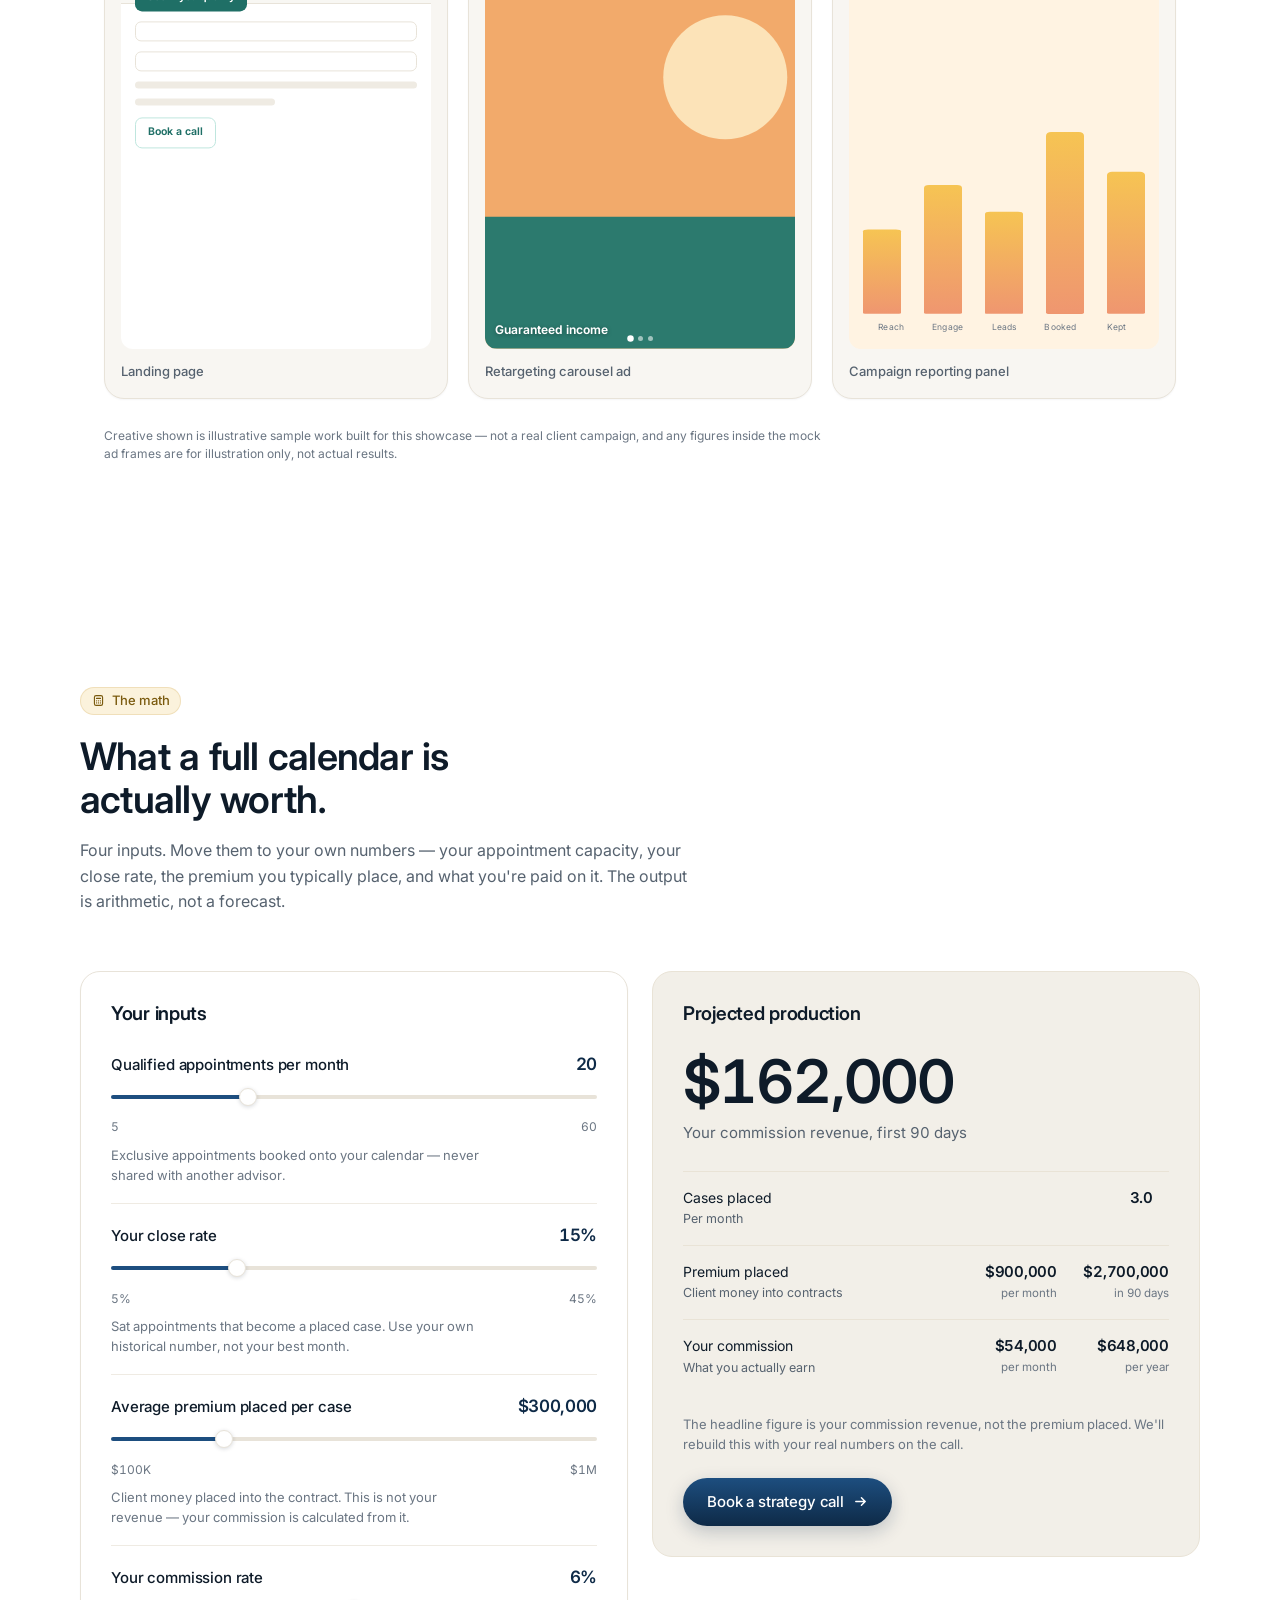
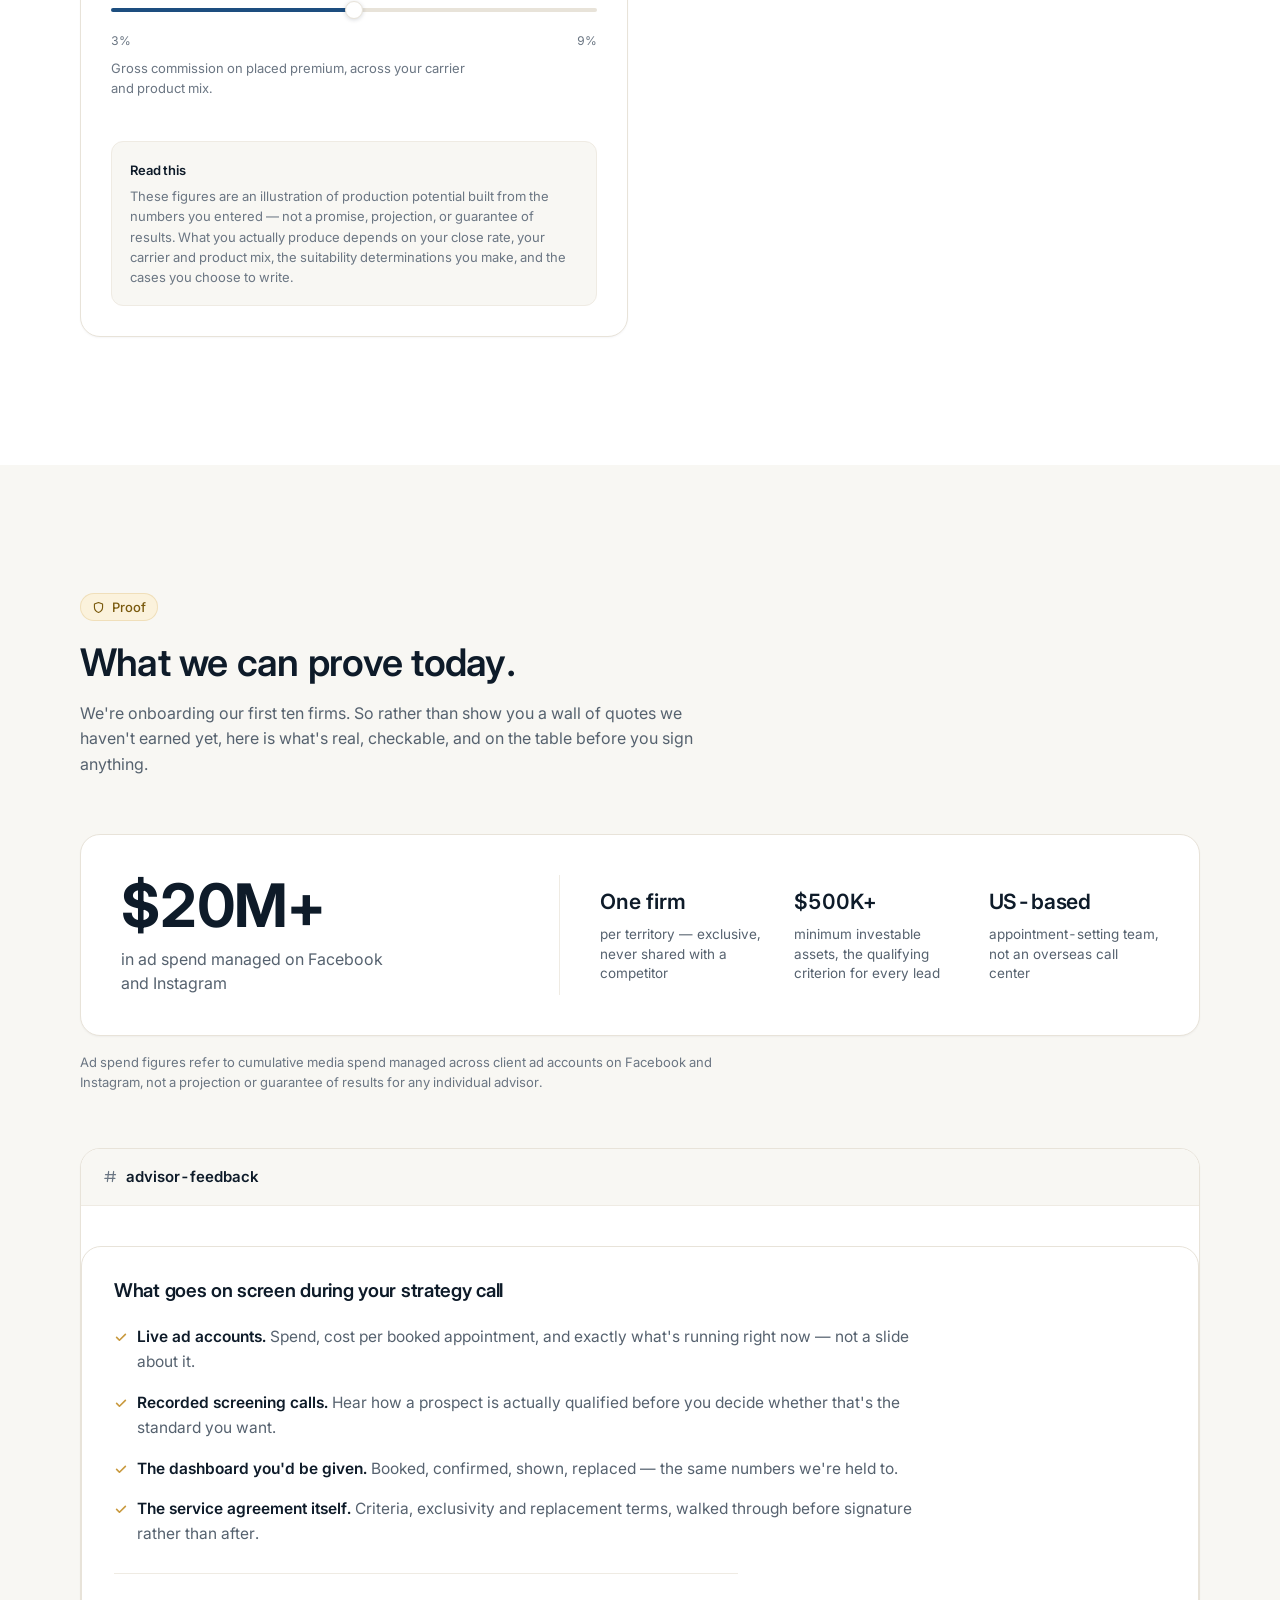
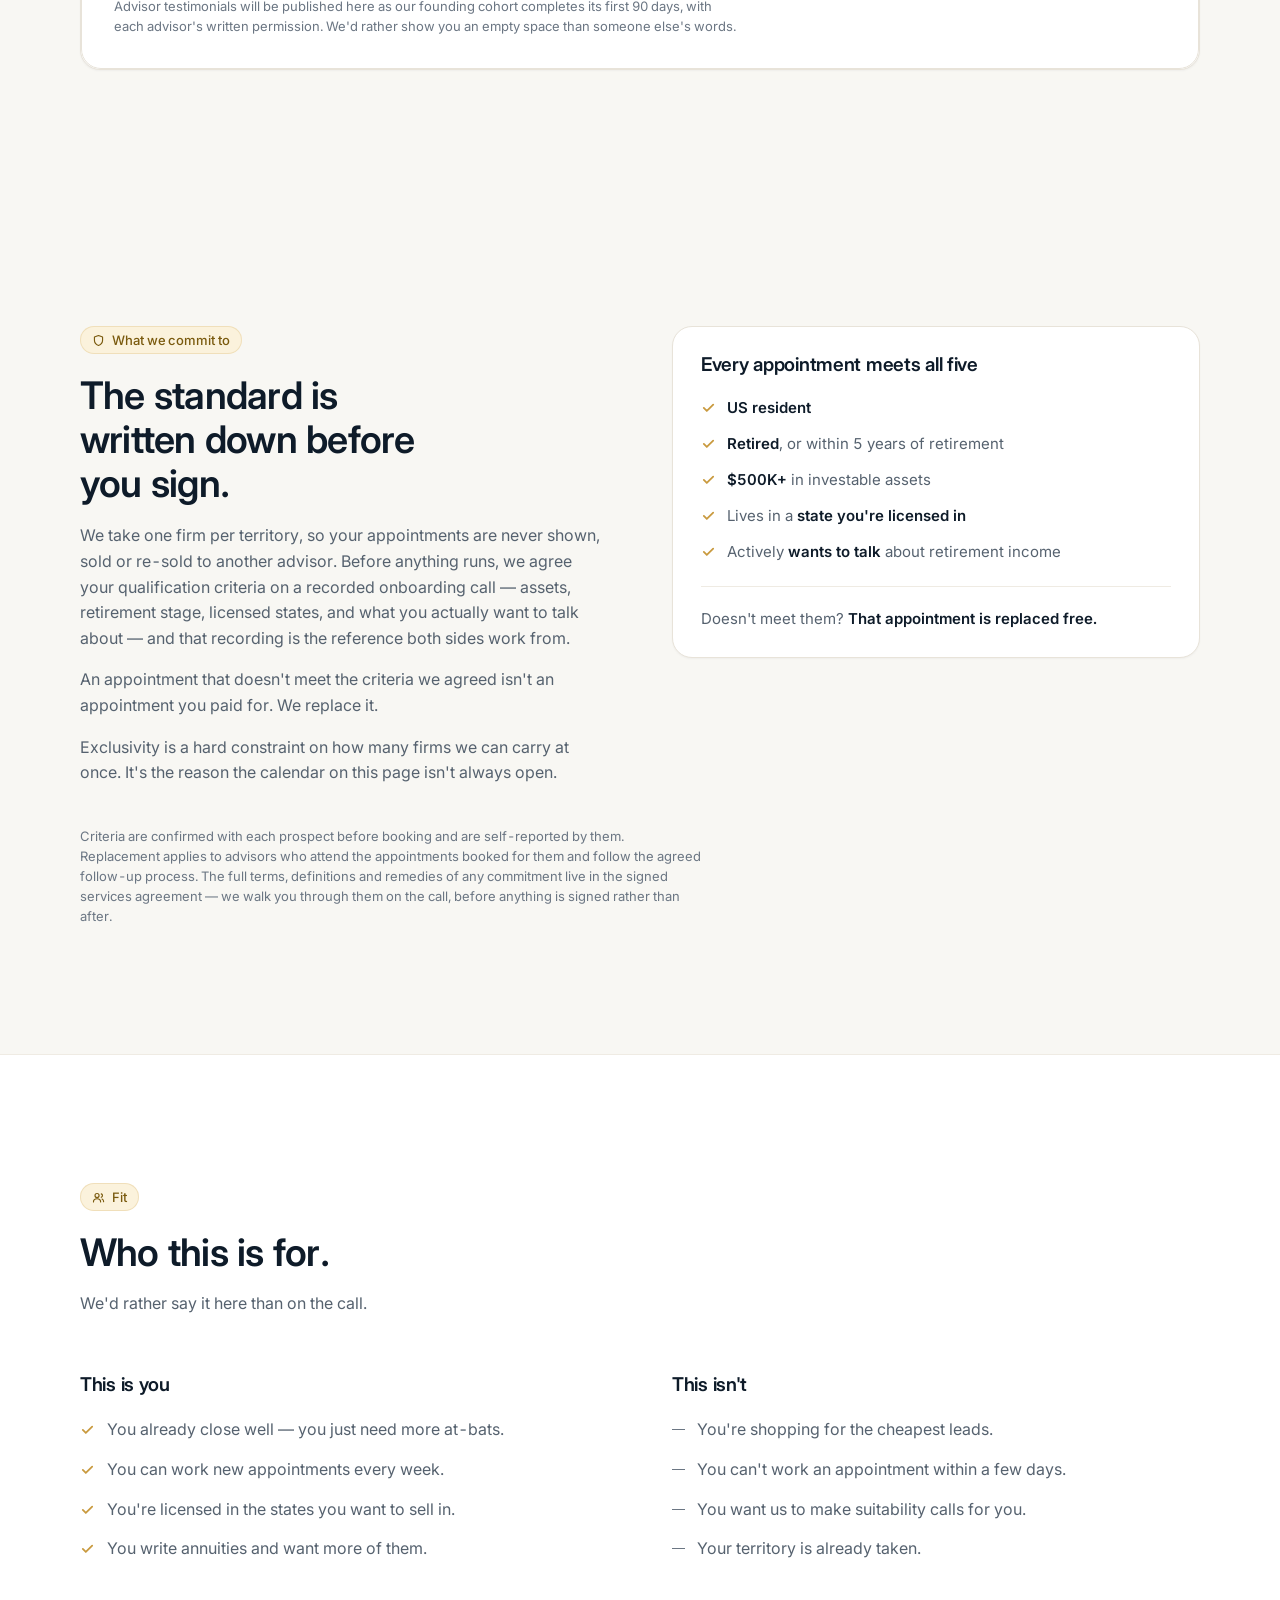
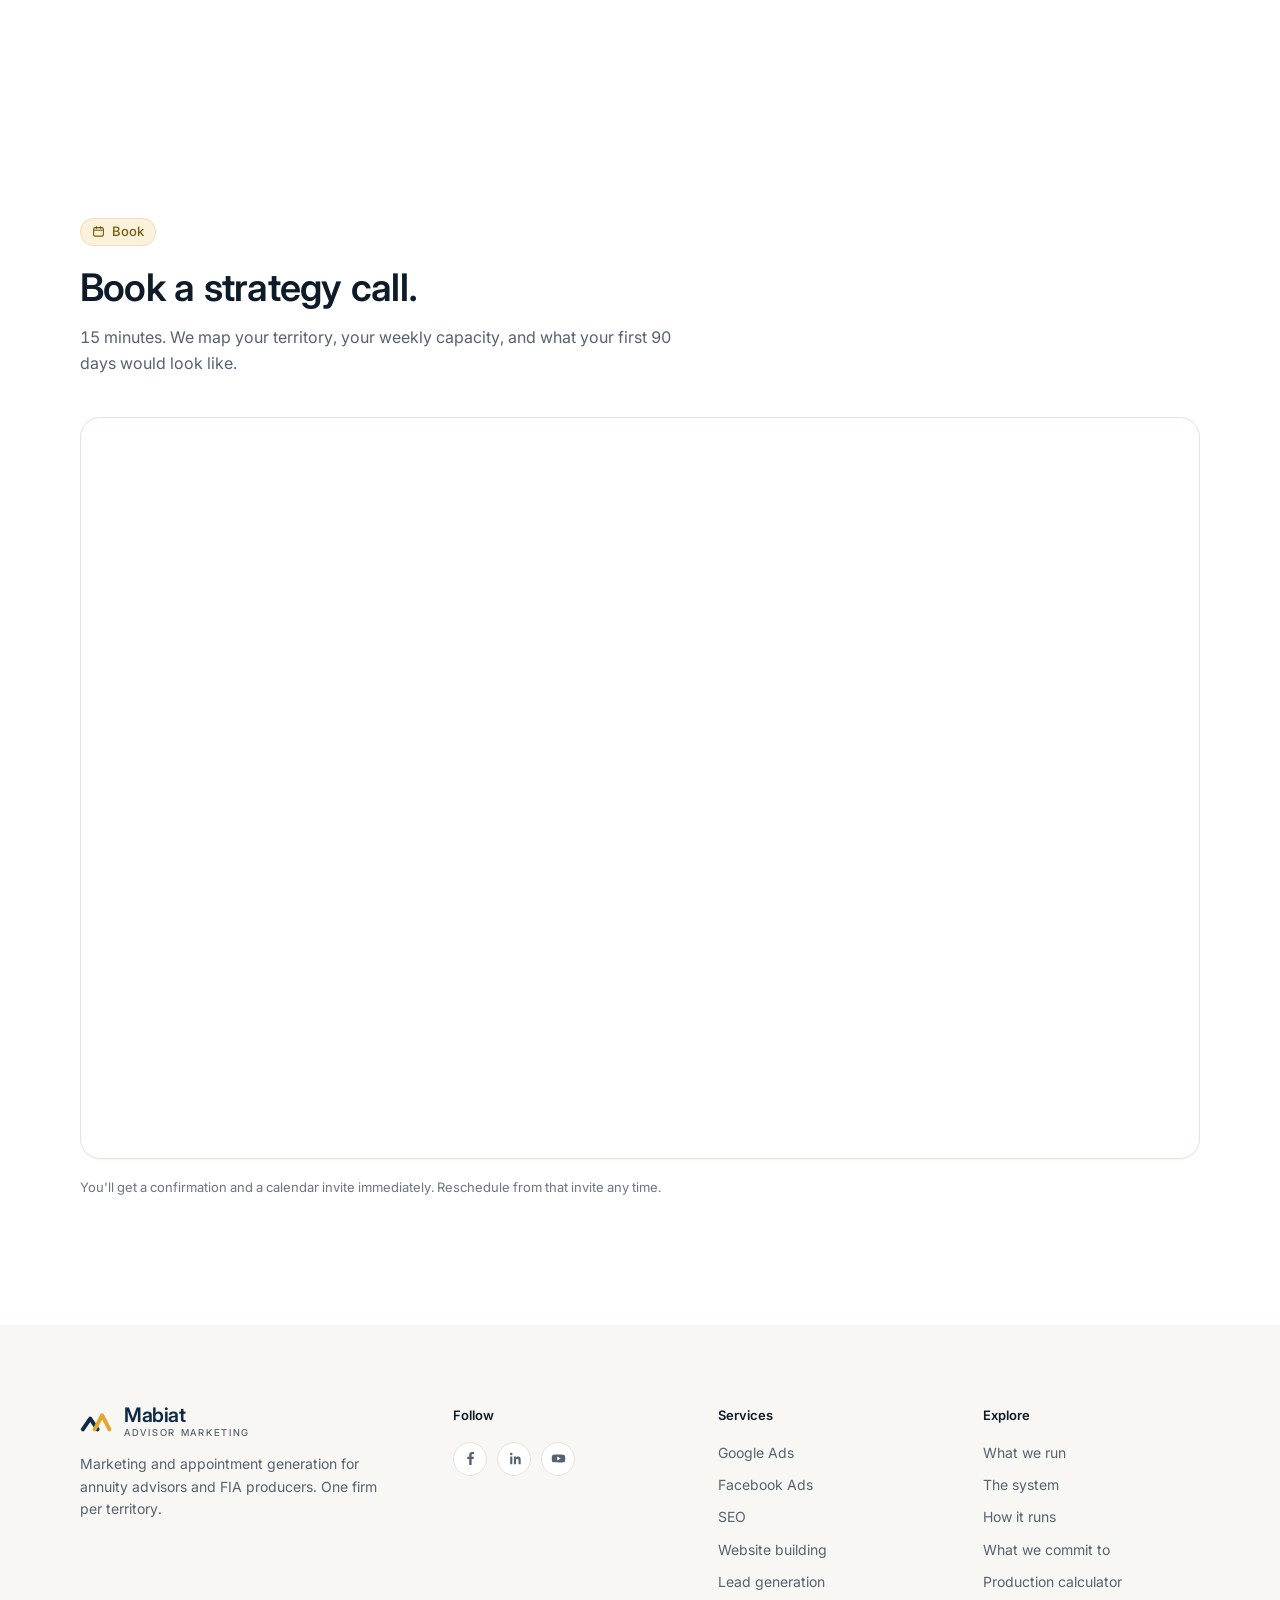
==== commit d4fe4667: "Hero calendar rebuilt to the mockup; real mountain background; $500K Four reference images were sitt" ====
--- a/index.html
+++ b/index.html
@@ -4,12 +4,12 @@
 <meta charset="utf-8">
 <meta name="viewport" content="width=device-width, initial-scale=1">
 <title>Mabiat Advisor Marketing — Qualified annuity appointments, booked onto your calendar</title>
-<meta name="description" content="Pre-screened retirees and pre-retirees with $250K+ in investable assets, booked onto annuity advisors' calendars. Exclusive territory, one firm per market.">
+<meta name="description" content="Pre-screened retirees and pre-retirees with $500K+ in investable assets, booked onto annuity advisors' calendars. Exclusive territory, one firm per market.">
 <meta name="theme-color" content="#0E2A47">
 
 <meta property="og:type" content="website">
 <meta property="og:title" content="Mabiat Advisor Marketing">
-<meta property="og:description" content="A calendar of retirees who actually have money to move. Pre-screened prospects with $250K+ in investable assets, booked onto your calendar.">
+<meta property="og:description" content="A calendar of retirees who actually have money to move. Pre-screened prospects with $500K+ in investable assets, booked onto your calendar.">
 
 <link rel="preconnect" href="https://fonts.googleapis.com">
 <link rel="preconnect" href="https://fonts.gstatic.com" crossorigin>
@@ -84,7 +84,7 @@
 
     <h1 class="display">A calendar of retirees who actually have money to move</h1>
 
-    <p class="body">Pre-screened prospects with $250K+ in investable assets, booked onto your calendar in the slots you can work.</p>
+    <p class="body">Pre-screened prospects with $500K+ in investable assets, booked onto your calendar in the slots you can work.</p>
 
     <div class="hero-cta">
       <a class="btn" href="#book">Book a strategy call <svg aria-hidden="true"><use href="#i-arrow"/></svg></a>
@@ -93,67 +93,75 @@
     <p class="hero-micro">Currently onboarding 10 firms · one firm per territory</p>
 
     <!-- Hero visual: the week -->
-    <figure class="hero-visual">
-      <div class="cal-bar">
-        <span class="cal-dots" aria-hidden="true"><i></i><i></i><i></i></span>
-        <span class="cal-title">Your week — appointments booked</span>
-        <span class="cal-tag">Illustrative</span>
-      </div>
-
-      <div class="cal-scroll">
-        <div class="cal-grid" role="table" aria-label="Illustrative week of booked appointments">
-          <div></div>
-          <div class="cal-hd">Mon</div><div class="cal-hd">Tue</div><div class="cal-hd">Wed</div><div class="cal-hd">Thu</div><div class="cal-hd">Fri</div>
-
+    <figure class="cal-frame">
+      <div class="cal-chrome" aria-hidden="true">
+        <span class="cal-dots"><i></i><i></i><i></i></span>
+        <span class="cal-url">
+          <svg viewBox="0 0 16 16" width="11" height="11"><path d="M4.6 7V5.2a3.4 3.4 0 016.8 0V7" fill="none" stroke="currentColor" stroke-width="1.5"/><rect x="3.2" y="7" width="9.6" height="6.4" rx="1.8" fill="currentColor" opacity=".85"/></svg>
+          Appointments
+        </span>
+        <span class="cal-chrome-actions">
+          <svg viewBox="0 0 16 16" width="14" height="14"><path d="M8 3.4v9.2M3.4 8h9.2" stroke="currentColor" stroke-width="1.5" stroke-linecap="round"/></svg>
+          <svg viewBox="0 0 16 16" width="15" height="15"><circle cx="8" cy="8" r="6.4" fill="none" stroke="currentColor" stroke-width="1.4"/><circle cx="8" cy="6.4" r="2.1" fill="none" stroke="currentColor" stroke-width="1.4"/><path d="M3.9 13.2a4.6 4.6 0 018.2 0" fill="none" stroke="currentColor" stroke-width="1.4"/></svg>
+        </span>
+      </div>
+
+      <div class="cal-inner">
+        <div class="cal-head">
+          <span class="cal-title">Your week — qualified appointments booked</span>
+          <span class="cal-tag">Illustrative</span>
+        </div>
+
+        <div class="cal-scroll">
+          <div class="cal-grid" role="table" aria-label="Illustrative week of qualified appointments">
+            <div></div>
+            <div class="cal-hd">Mon</div><div class="cal-hd">Tue</div><div class="cal-hd">Wed</div><div class="cal-hd">Thu</div><div class="cal-hd">Fri</div>
           <div class="cal-time">9:00</div>
-          <div class="slot slot-booked"><span class="who">R.M.</span><span class="band">$500K–1M</span></div>
-          <div class="slot slot-booked"><span class="who">G.&amp;M.O.</span><span class="band">$1M+</span></div>
+          <div class="slot slot-booked"><span class="who">R.M.</span><span class="band">$750K+</span></div>
+          <div class="slot slot-open"><span>Open capacity</span></div>
           <div class="slot slot-booked"><span class="who">K.D.</span><span class="band">$500K–1M</span></div>
-          <div class="slot slot-booked"><span class="who">F.G.</span><span class="band">$250–500K</span></div>
+          <div class="slot slot-open"><span>Open capacity</span></div>
           <div class="slot slot-booked"><span class="who">D.L.</span><span class="band">$500K–1M</span></div>
-
-          <div class="cal-time">10:30</div>
-          <div class="slot slot-booked"><span class="who">T.A.</span><span class="band">$250–500K</span></div>
-          <div class="slot slot-booked"><span class="who">B.C.</span><span class="band">$250–500K</span></div>
-          <div class="slot slot-booked"><span class="who">M.E.</span><span class="band">$500K–1M</span></div>
+          <div class="cal-time">11:00</div>
+          <div class="slot slot-open"><span>Open capacity</span></div>
+          <div class="slot slot-booked"><span class="who">B.C.</span><span class="band">$500K+ assets</span></div>
+          <div class="slot slot-open"><span>Open capacity</span></div>
           <div class="slot slot-booked"><span class="who">W.&amp;H.J.</span><span class="band">$1M+</span></div>
-          <div class="slot slot-booked"><span class="who">V.&amp;J.N.</span><span class="band">$1M+</span></div>
-
-          <div class="cal-time">12:00</div>
+          <div class="slot slot-open"><span>Open capacity</span></div>
+          <div class="cal-time">1:00</div>
           <div class="slot slot-booked"><span class="who">D.&amp;S.K.</span><span class="band">$1M+</span></div>
-          <div class="slot slot-booked"><span class="who">J.P.</span><span class="band">$250–500K</span></div>
+          <div class="slot slot-open"><span>Open capacity</span></div>
           <div class="slot slot-booked"><span class="who">C.&amp;L.B.</span><span class="band">$1M+</span></div>
-          <div class="slot slot-booked"><span class="who">R.A.</span><span class="band">$500K–1M</span></div>
-          <div class="slot slot-booked"><span class="who">O.B.</span><span class="band">$250–500K</span></div>
-
-          <div class="cal-time">1:30</div>
-          <div class="slot slot-booked"><span class="who">P.V.</span><span class="band">$250–500K</span></div>
+          <div class="slot slot-open"><span>Open capacity</span></div>
+          <div class="slot slot-booked"><span class="who">O.B.</span><span class="band">$500K+ assets</span></div>
+          <div class="cal-time">3:00</div>
+          <div class="slot slot-open"><span>Open capacity</span></div>
           <div class="slot slot-booked"><span class="who">S.W.</span><span class="band">$500K–1M</span></div>
-          <div class="slot slot-open">Open capacity</div>
-          <div class="slot slot-booked"><span class="who">N.S.</span><span class="band">$500K–1M</span></div>
-          <div class="slot slot-booked"><span class="who">E.M.</span><span class="band">$250–500K</span></div>
-
-          <div class="cal-time">3:00</div>
-          <div class="slot slot-booked"><span class="who">L.H.</span><span class="band">$500K–1M</span></div>
-          <div class="slot slot-open">Open capacity</div>
-          <div class="slot slot-booked"><span class="who">A.&amp;R.T.</span><span class="band">$1M+</span></div>
-          <div class="slot slot-booked"><span class="who">H.R.</span><span class="band">$500K–1M</span></div>
-          <div class="slot slot-open">Open capacity</div>
-        </div>
-      </div>
-
-      <div class="cal-legend">
-        <span><i class="key key-booked"></i> Booked &amp; qualified</span>
-        <span><i class="key key-open"></i> Open capacity</span>
-      </div>
+          <div class="slot slot-open"><span>Open capacity</span></div>
+          <div class="slot slot-booked"><span class="who">N.S.</span><span class="band">$750K+</span></div>
+          <div class="slot slot-open"><span>Open capacity</span></div>
+          <div class="cal-time">4:30</div>
+          <div class="slot slot-open"><span>Open capacity</span></div>
+          <div class="slot slot-open"><span>Open capacity</span></div>
+          <div class="slot slot-open"><span>Open capacity</span></div>
+          <div class="slot slot-open"><span>Open capacity</span></div>
+          <div class="slot slot-open"><span>Open capacity</span></div>
+          </div>
+        </div>
+
+        <div class="cal-legend">
+          <span><i class="key key-booked"></i> Booked &amp; qualified</span>
+          <span><i class="key key-open"></i> Open capacity</span>
+        </div>
+      </div>
+
+      <ul class="chips">
+        <li class="chip"><svg aria-hidden="true"><use href="#i-tick"/></svg> Pre-screened</li>
+        <li class="chip"><svg aria-hidden="true"><use href="#i-tick"/></svg> $500K+ assets</li>
+        <li class="chip"><svg aria-hidden="true"><use href="#i-tick"/></svg> High show rate</li>
+        <li class="chip"><svg aria-hidden="true"><use href="#i-tick"/></svg> Quality over volume</li>
+      </ul>
     </figure>
-
-    <ul class="chips">
-      <li class="chip"><svg aria-hidden="true"><use href="#i-tick"/></svg> Pre-screened</li>
-      <li class="chip"><svg aria-hidden="true"><use href="#i-tick"/></svg> $250K+ assets</li>
-      <li class="chip"><svg aria-hidden="true"><use href="#i-tick"/></svg> High show rate</li>
-      <li class="chip"><svg aria-hidden="true"><use href="#i-tick"/></svg> Predictable pipeline</li>
-    </ul>
   </div>
 </section>
 
@@ -222,7 +230,7 @@
                    preserveAspectRatio="none" clip-path="url(#clipAv3)"/>
             <rect x="152" y="35" width="104" height="22" rx="11" fill="var(--navy)"/>
             <text x="204" y="50" text-anchor="middle" font-family="Inter, sans-serif"
-                  font-size="11" font-weight="600" fill="#fff">$250K+ assets</text>
+                  font-size="11" font-weight="600" fill="#fff">$500K+ assets</text>
             <g>
               <circle cx="54" cy="76" r="10" fill="var(--brand)"/>
               <path d="M50 76l3 3 5.5-5.5" fill="none" stroke="#fff" stroke-width="1.9" stroke-linecap="round" stroke-linejoin="round"/>
@@ -398,7 +406,7 @@
           <div class="acc-body">
             <p>Four things get confirmed on a recorded call, in your words, using the criteria you set at onboarding:</p>
             <ul class="ticks">
-              <li><svg aria-hidden="true"><use href="#i-tick"/></svg> $250K+ in investable assets</li>
+              <li><svg aria-hidden="true"><use href="#i-tick"/></svg> $500K+ in investable assets</li>
               <li><svg aria-hidden="true"><use href="#i-tick"/></svg> Retired, or within 5 years of it</li>
               <li><svg aria-hidden="true"><use href="#i-tick"/></svg> Living in a state you're licensed in</li>
               <li><svg aria-hidden="true"><use href="#i-tick"/></svg> Actually wants to talk about retirement income</li>
@@ -682,7 +690,7 @@
         <h3 class="h3">We screen every prospect</h3>
         <p>Nobody reaches your calendar until the basics are confirmed.</p>
         <ul class="ticks">
-          <li><svg aria-hidden="true"><use href="#i-tick"/></svg> $250K+ investable assets</li>
+          <li><svg aria-hidden="true"><use href="#i-tick"/></svg> $500K+ investable assets</li>
           <li><svg aria-hidden="true"><use href="#i-tick"/></svg> Retired or near retirement</li>
           <li><svg aria-hidden="true"><use href="#i-tick"/></svg> In a state you're licensed in</li>
           <li><svg aria-hidden="true"><use href="#i-tick"/></svg> Wants to talk about annuities</li>
@@ -1207,7 +1215,7 @@
           <p class="pf-tile-label">per territory — exclusive, never shared with a competitor</p>
         </div>
         <div class="pf-stat-tile">
-          <p class="pf-tile-value">$250K+</p>
+          <p class="pf-tile-value">$500K+</p>
           <p class="pf-tile-label">minimum investable assets, the qualifying criterion for every lead</p>
         </div>
         <div class="pf-stat-tile">
@@ -1308,7 +1316,7 @@
         <ul>
           <li><svg aria-hidden="true"><use href="#i-tick"/></svg> <span><b>US resident</b></span></li>
           <li><svg aria-hidden="true"><use href="#i-tick"/></svg> <span><b>Retired</b>, or within 5 years of retirement</span></li>
-          <li><svg aria-hidden="true"><use href="#i-tick"/></svg> <span><b>$250K+</b> in investable assets</span></li>
+          <li><svg aria-hidden="true"><use href="#i-tick"/></svg> <span><b>$500K+</b> in investable assets</span></li>
           <li><svg aria-hidden="true"><use href="#i-tick"/></svg> <span>Lives in a <b>state you're licensed in</b></span></li>
           <li><svg aria-hidden="true"><use href="#i-tick"/></svg> <span>Actively <b>wants to talk</b> about retirement income</span></li>
         </ul>
--- a/styles.css
+++ b/styles.css
@@ -243,7 +243,7 @@
 .hero-micro { margin-top: 18px; font-size: 13px; color: var(--ink-3); }
 
 /* --- Hero visual: the week calendar --- */
-.hero-visual {
+.hero-visual, .cal-frame {
   margin-top: 64px;
   border-radius: var(--r-frame);
   border: 1px solid rgba(14,27,41,.06);
@@ -883,7 +883,7 @@
 @media (max-width: 860px) {
   section { padding-block: 72px; }
   .hero { padding-block: 56px 72px; }
-  .hero-visual { margin-top: 44px; }
+  .hero-visual, .cal-frame { margin-top: 44px; }
   .sec-head { margin-bottom: 40px; }
   .calc-grid, .proof-grid, .fit-grid { grid-template-columns: 1fr; gap: 24px; }
   .proof-grid, .fit-grid { gap: 40px; }
@@ -910,7 +910,7 @@
   .nav.open .nav-cta { display: inline-flex; margin: 10px var(--gutter) 0; }
 
   /* calendar: horizontal scroll rather than crushing */
-  .hero-visual { border-radius: 18px; }
+  .hero-visual, .cal-frame { border-radius: 18px; }
   .cal-scroll { overflow-x: auto; -webkit-overflow-scrolling: touch; }
   .cal-grid { min-width: 620px; }
 
@@ -1066,24 +1066,29 @@
  * set --hb-silhouette-opacity: 0) if it ever starts looking too
  * "landscape-y" for the brand.                                       */
 .hb-silhouette {
-  /* Real photograph: CC0 layered ridges. Masked top and bottom so the
-     headline sits on clean ground and the section melts into white,
-     and tinted toward the brand navy rather than its native cyan. */
+  /* Real photograph: CC0 alpine lake — bright sky and cloud at the top
+     where the headline sits, mountains on the horizon, still water under
+     the product panel. Warmed slightly toward the brand navy. */
   background-image: url("assets/hero-ridges.jpg");
   background-repeat: no-repeat;
-  background-position: center 38%;
+  background-position: center 42%;
   background-size: cover;
-  opacity: .92;
-  filter: saturate(.68) hue-rotate(-12deg) contrast(.96) brightness(1.05);
-  -webkit-mask-image: linear-gradient(180deg, transparent 0%, rgba(0,0,0,.55) 16%, #000 46%, #000 68%, transparent 97%);
-          mask-image: linear-gradient(180deg, transparent 0%, rgba(0,0,0,.55) 16%, #000 46%, #000 68%, transparent 97%);
-}
-
-/* Guarantees headline contrast over the photograph. */
+  opacity: 1;
+  filter: saturate(.92) hue-rotate(-6deg) brightness(1.01);
+  -webkit-mask-image: linear-gradient(180deg, #000 0%, #000 62%, rgba(0,0,0,.55) 84%, transparent 99%);
+          mask-image: linear-gradient(180deg, #000 0%, #000 62%, rgba(0,0,0,.55) 84%, transparent 99%);
+}
+
+/* Headline contrast: the sky is mid-blue, the headline is navy, so the
+   top of the frame is washed toward white before any text lands on it. */
 .hb-silhouette::after {
   content: "";
   position: absolute; inset: 0;
-  background: linear-gradient(180deg, rgba(255,255,255,.86) 0%, rgba(255,255,255,.30) 34%, rgba(255,255,255,0) 58%);
+  background: linear-gradient(180deg,
+    rgba(255,255,255,.72) 0%,
+    rgba(255,255,255,.56) 24%,
+    rgba(255,255,255,.26) 44%,
+    rgba(255,255,255,0) 64%);
 }
 
 /* ---- layer 5: light bloom behind the product shot ------------------ *
@@ -2992,3 +2997,64 @@
   .pf-show { padding: 22px; }
   .target-chips { margin-top: -12px; }
 }
+
+
+/* ===== HERO CALENDAR — browser frame ===== */
+.cal-frame {
+  margin-top: 60px;
+  border-radius: 22px;
+  padding: 14px;
+  background: rgba(255,255,255,.55);
+  -webkit-backdrop-filter: blur(18px) saturate(150%);
+  backdrop-filter: blur(18px) saturate(150%);
+  box-shadow:
+    0 1px 2px rgba(14,27,41,.10),
+    0 16px 40px rgba(14,27,41,.10),
+    0 44px 90px rgba(14,42,71,.18);
+  text-align: left;
+}
+.cal-chrome {
+  display: flex; align-items: center; gap: 14px;
+  padding: 4px 6px 14px;
+  color: var(--ink-3);
+}
+.cal-dots { display: flex; gap: 7px; flex: none; }
+.cal-dots i { width: 11px; height: 11px; border-radius: 50%; }
+.cal-dots i:nth-child(1) { background: #F0655A; }
+.cal-dots i:nth-child(2) { background: #F5BE4F; }
+.cal-dots i:nth-child(3) { background: #61C554; }
+.cal-url {
+  flex: 1; max-width: 460px; margin-inline: auto;
+  display: inline-flex; align-items: center; justify-content: center; gap: 7px;
+  height: 30px; border-radius: 8px;
+  background: rgba(255,255,255,.75);
+  border: 1px solid rgba(14,27,41,.06);
+  font-size: 13px; color: var(--ink-2);
+}
+.cal-chrome-actions { display: flex; align-items: center; gap: 14px; flex: none; }
+
+.cal-inner {
+  background: var(--bg);
+  border-radius: 16px;
+  border: 1px solid rgba(14,27,41,.05);
+  overflow: hidden;
+}
+.cal-head {
+  display: flex; align-items: center; gap: 12px;
+  padding: 20px 22px 16px;
+  border-bottom: 1px solid var(--line);
+}
+.cal-head .cal-title { font-size: 16px; font-weight: 600; letter-spacing: -.02em; }
+.cal-head .cal-tag { margin-left: auto; }
+
+/* Half the week deliberately open — capacity is the argument. */
+.slot-open span { opacity: .95; }
+
+.chips { margin-top: 16px; margin-bottom: 2px; }
+
+@media (max-width: 860px) {
+  .cal-frame { margin-top: 40px; padding: 10px; border-radius: 18px; }
+  .cal-url { display: none; }
+  .cal-head { padding: 16px 16px 13px; }
+  .cal-head .cal-title { font-size: 14px; }
+}
